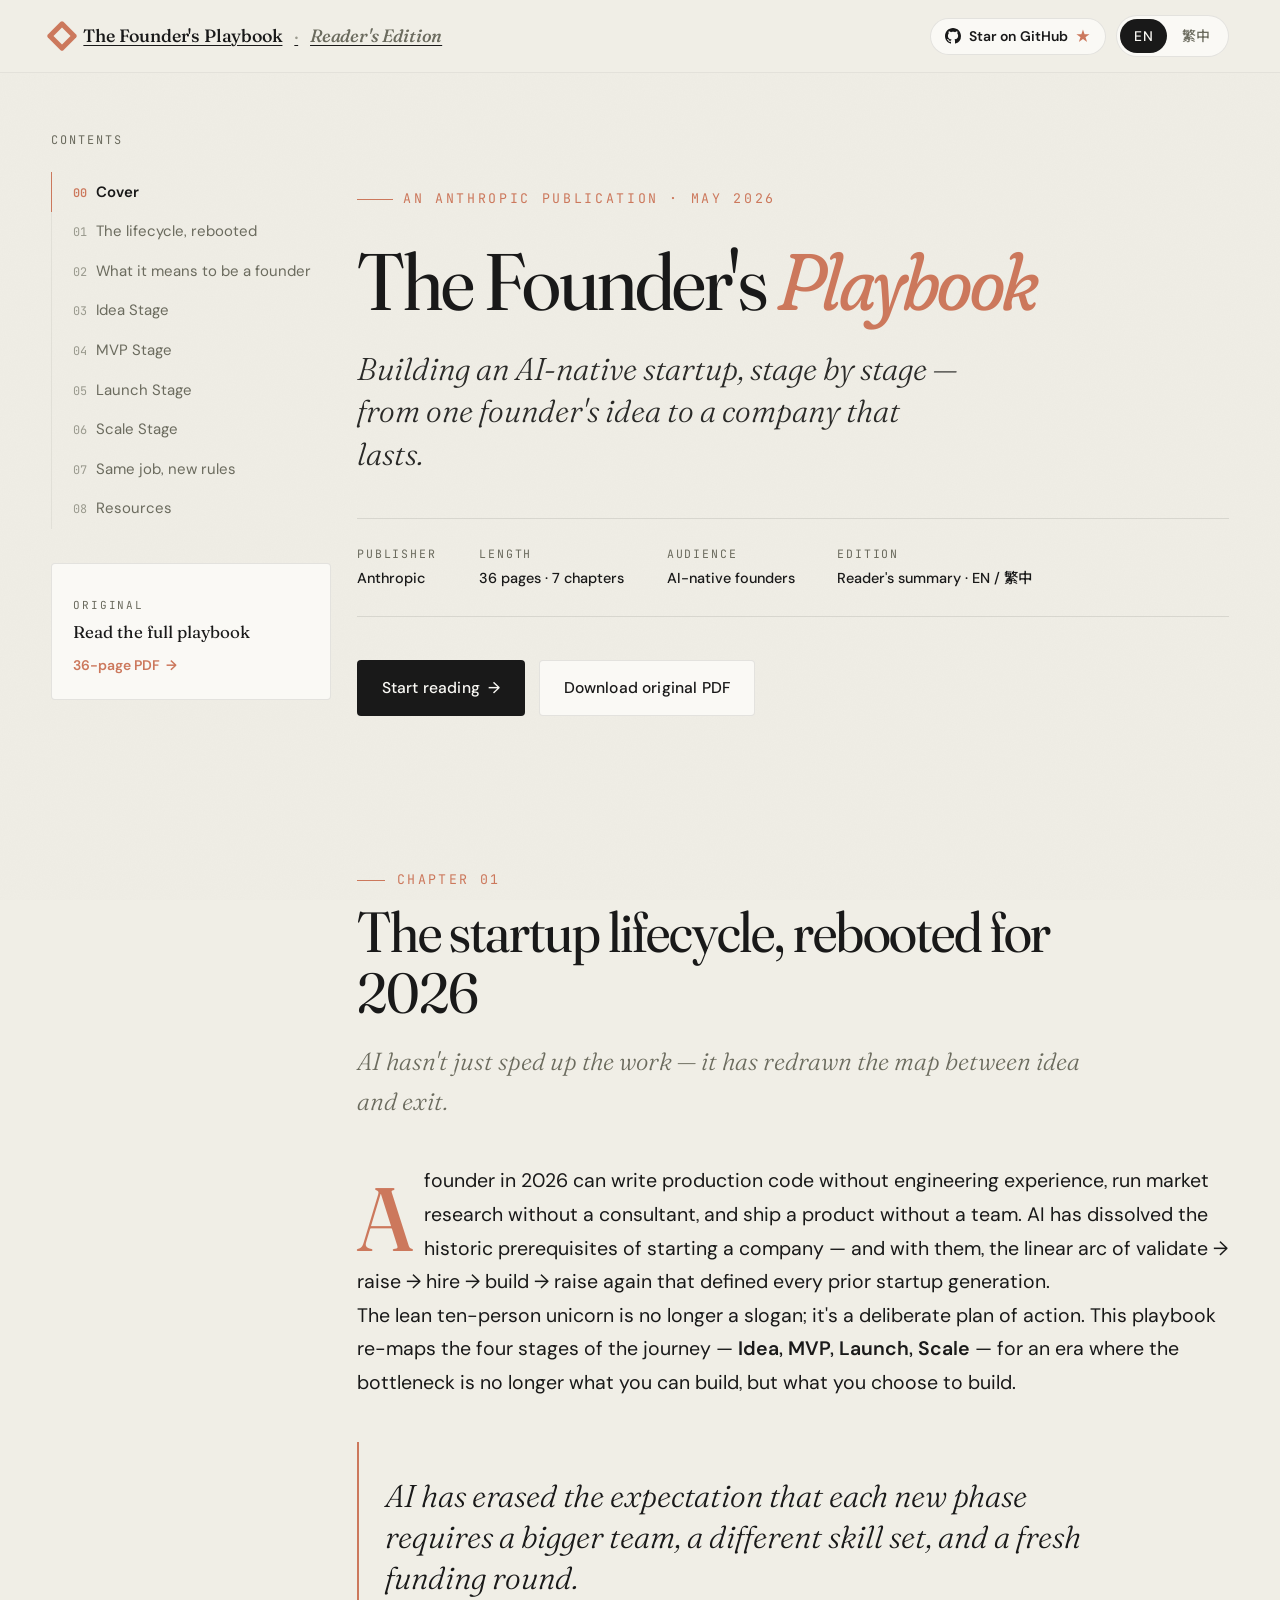
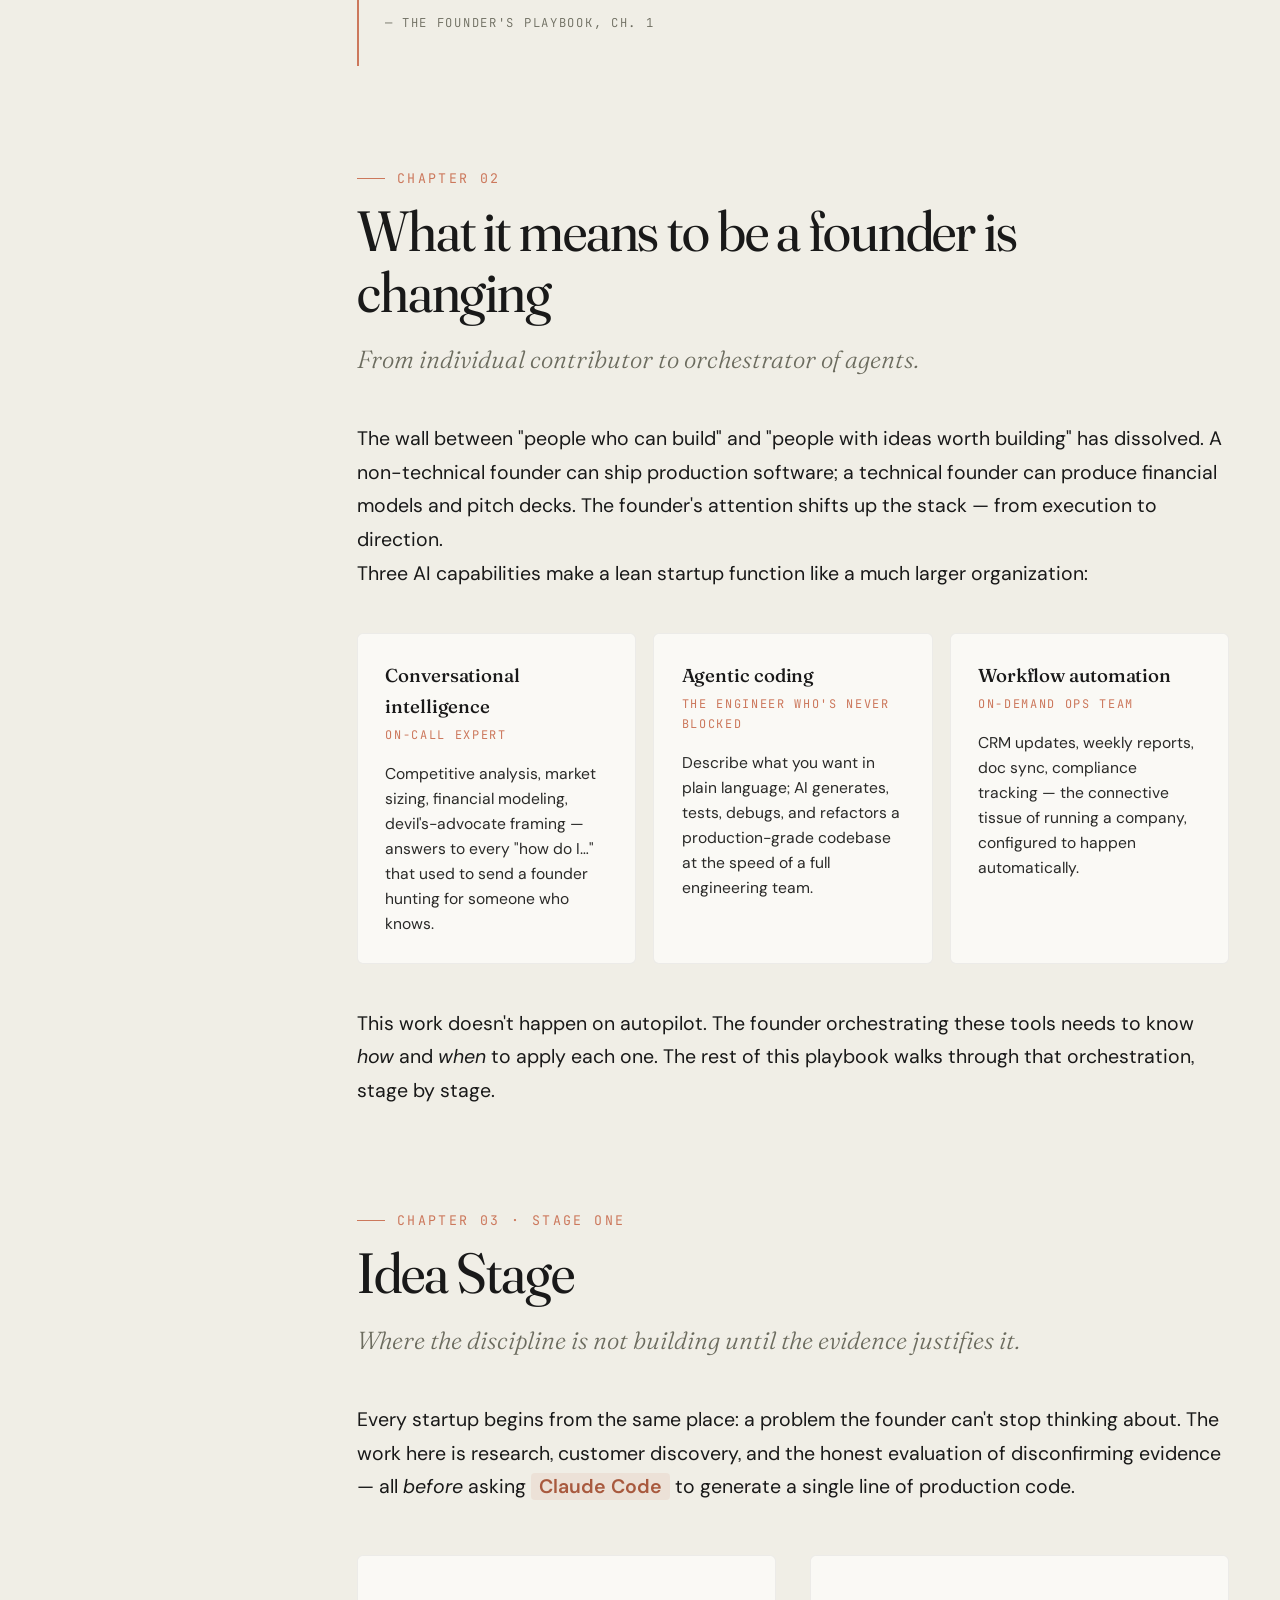
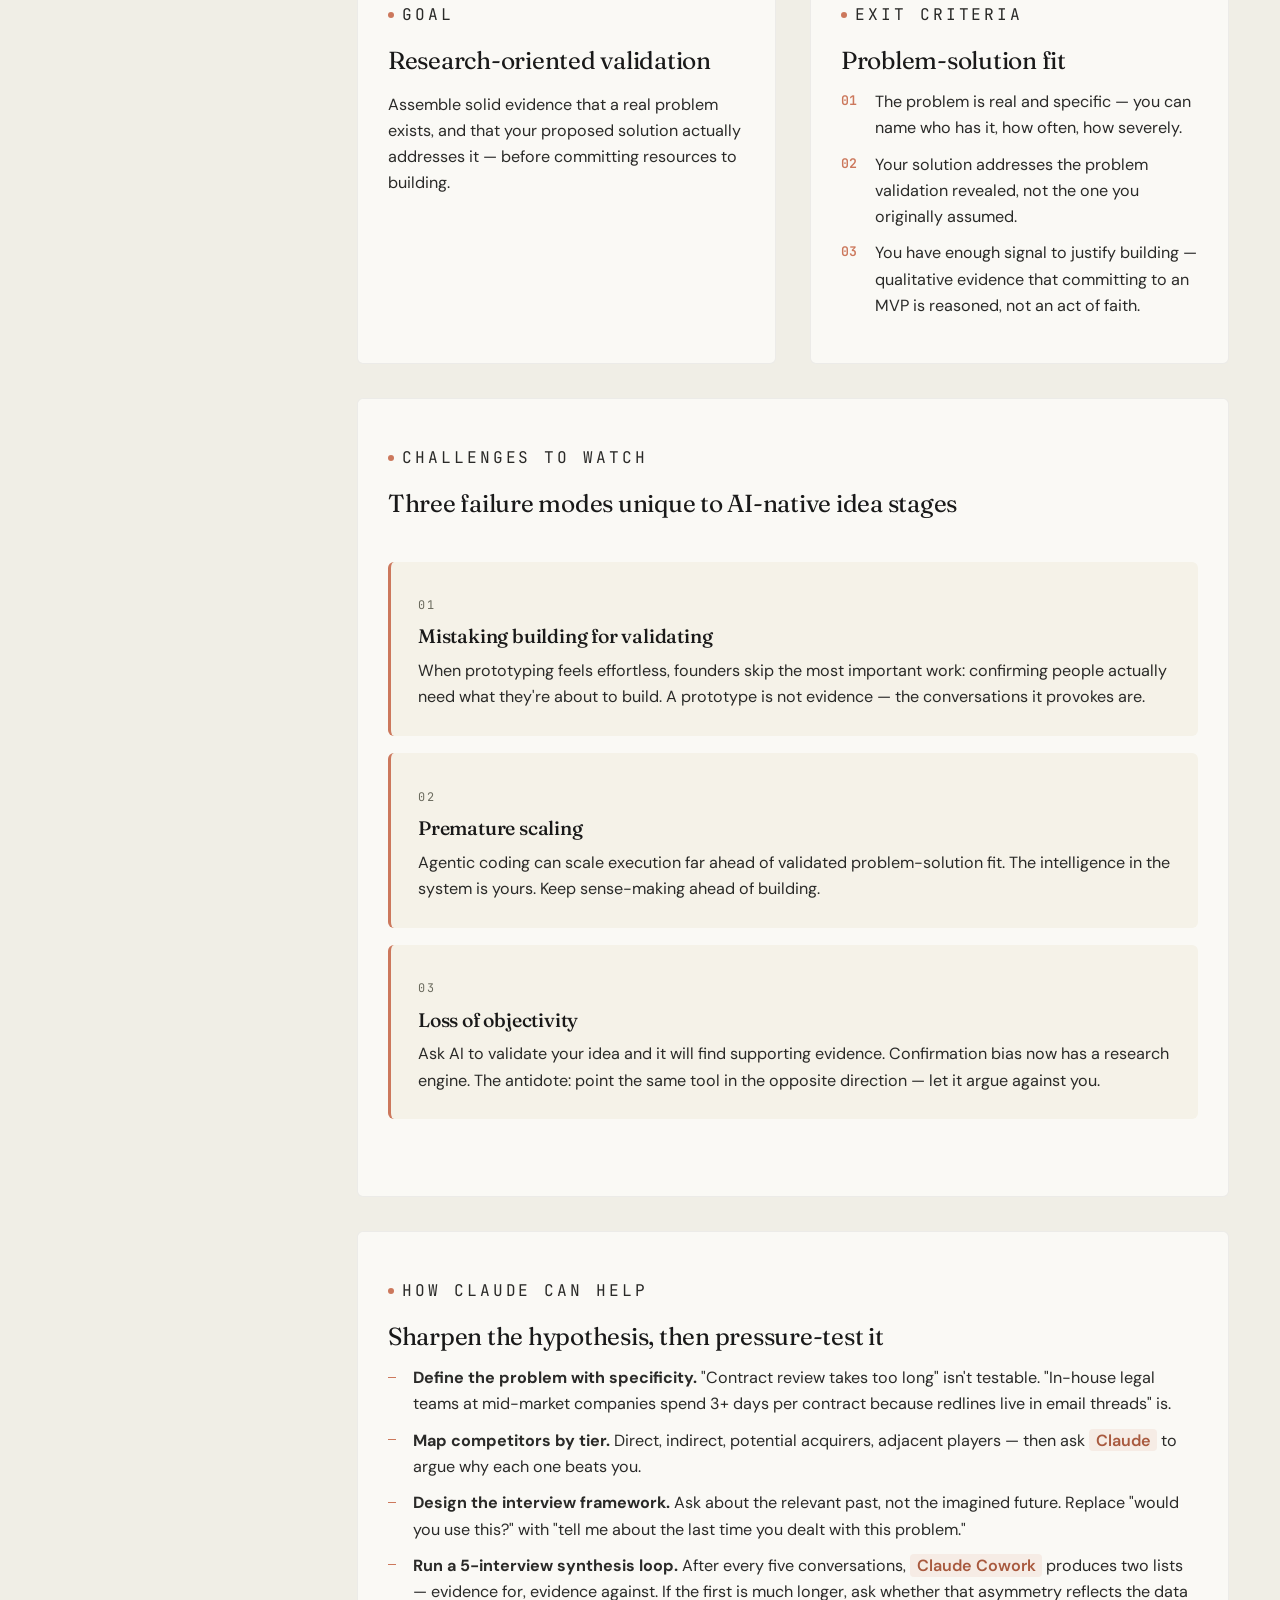
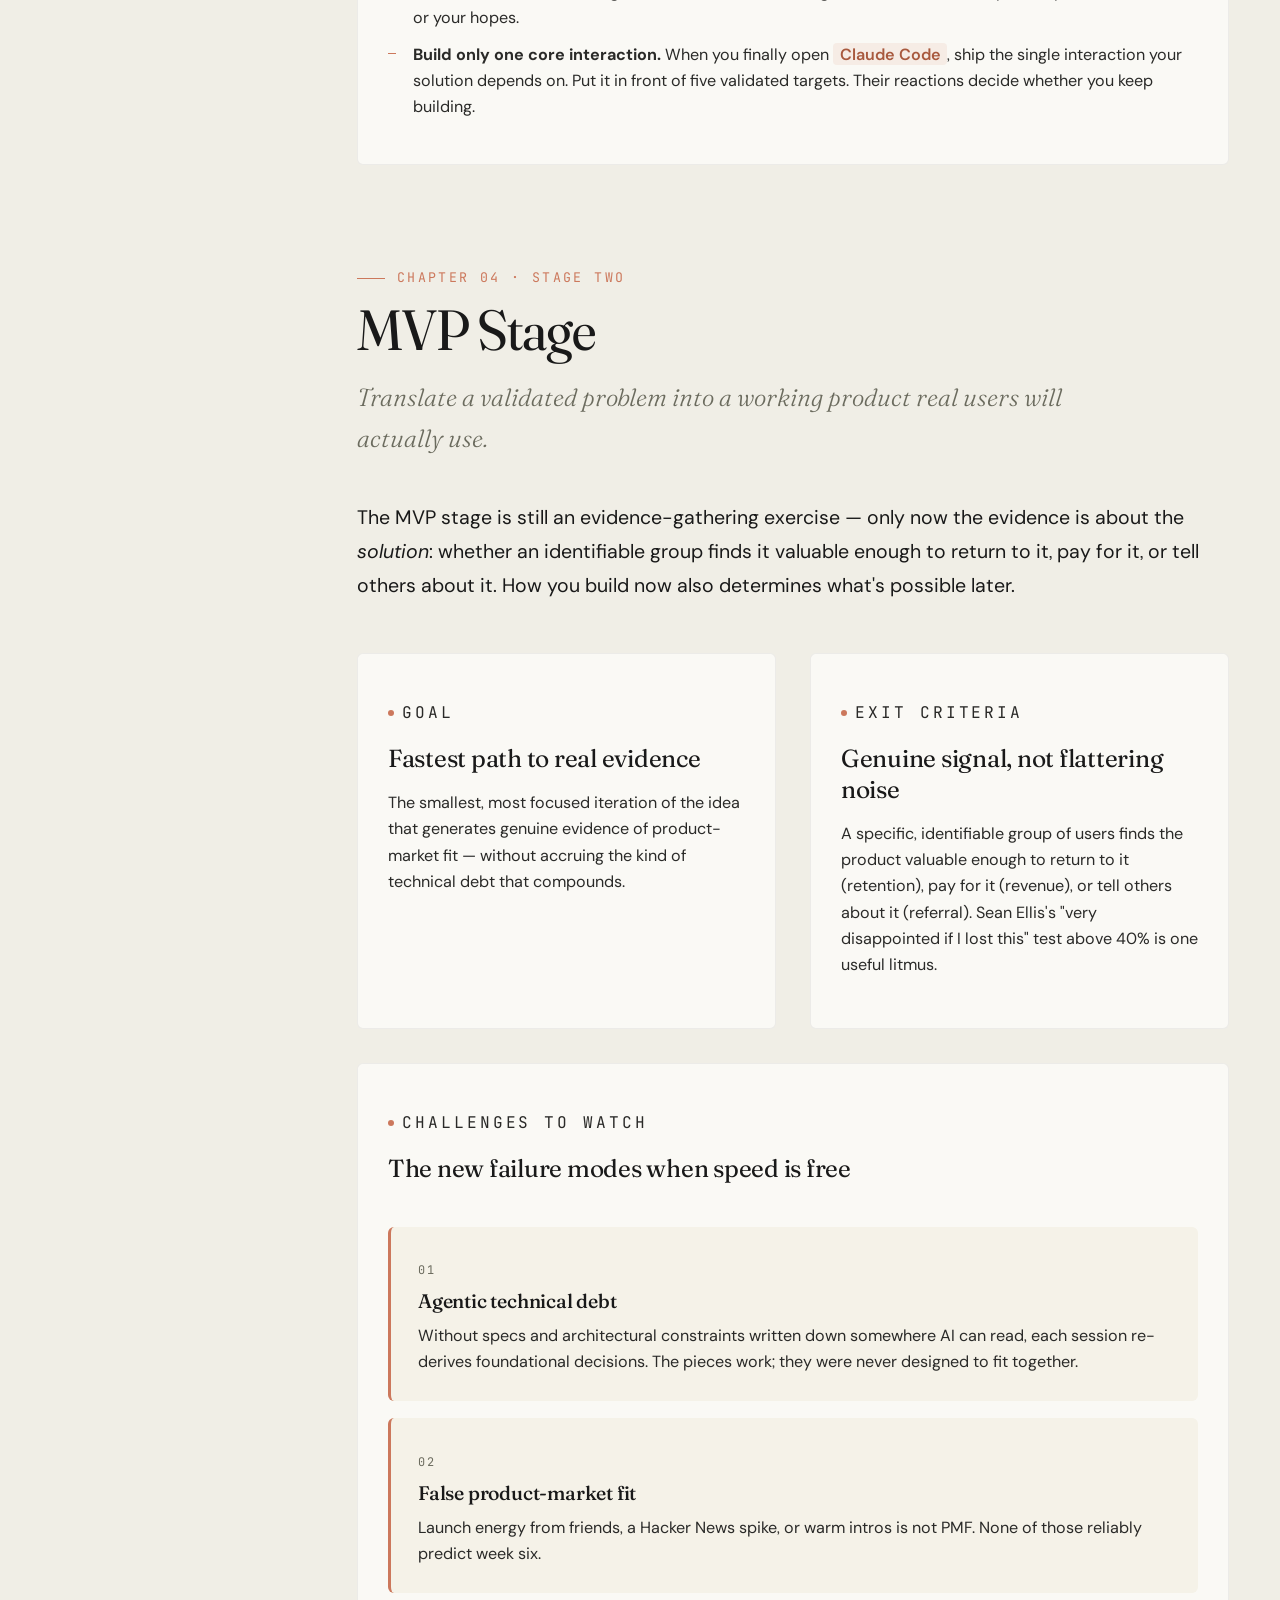
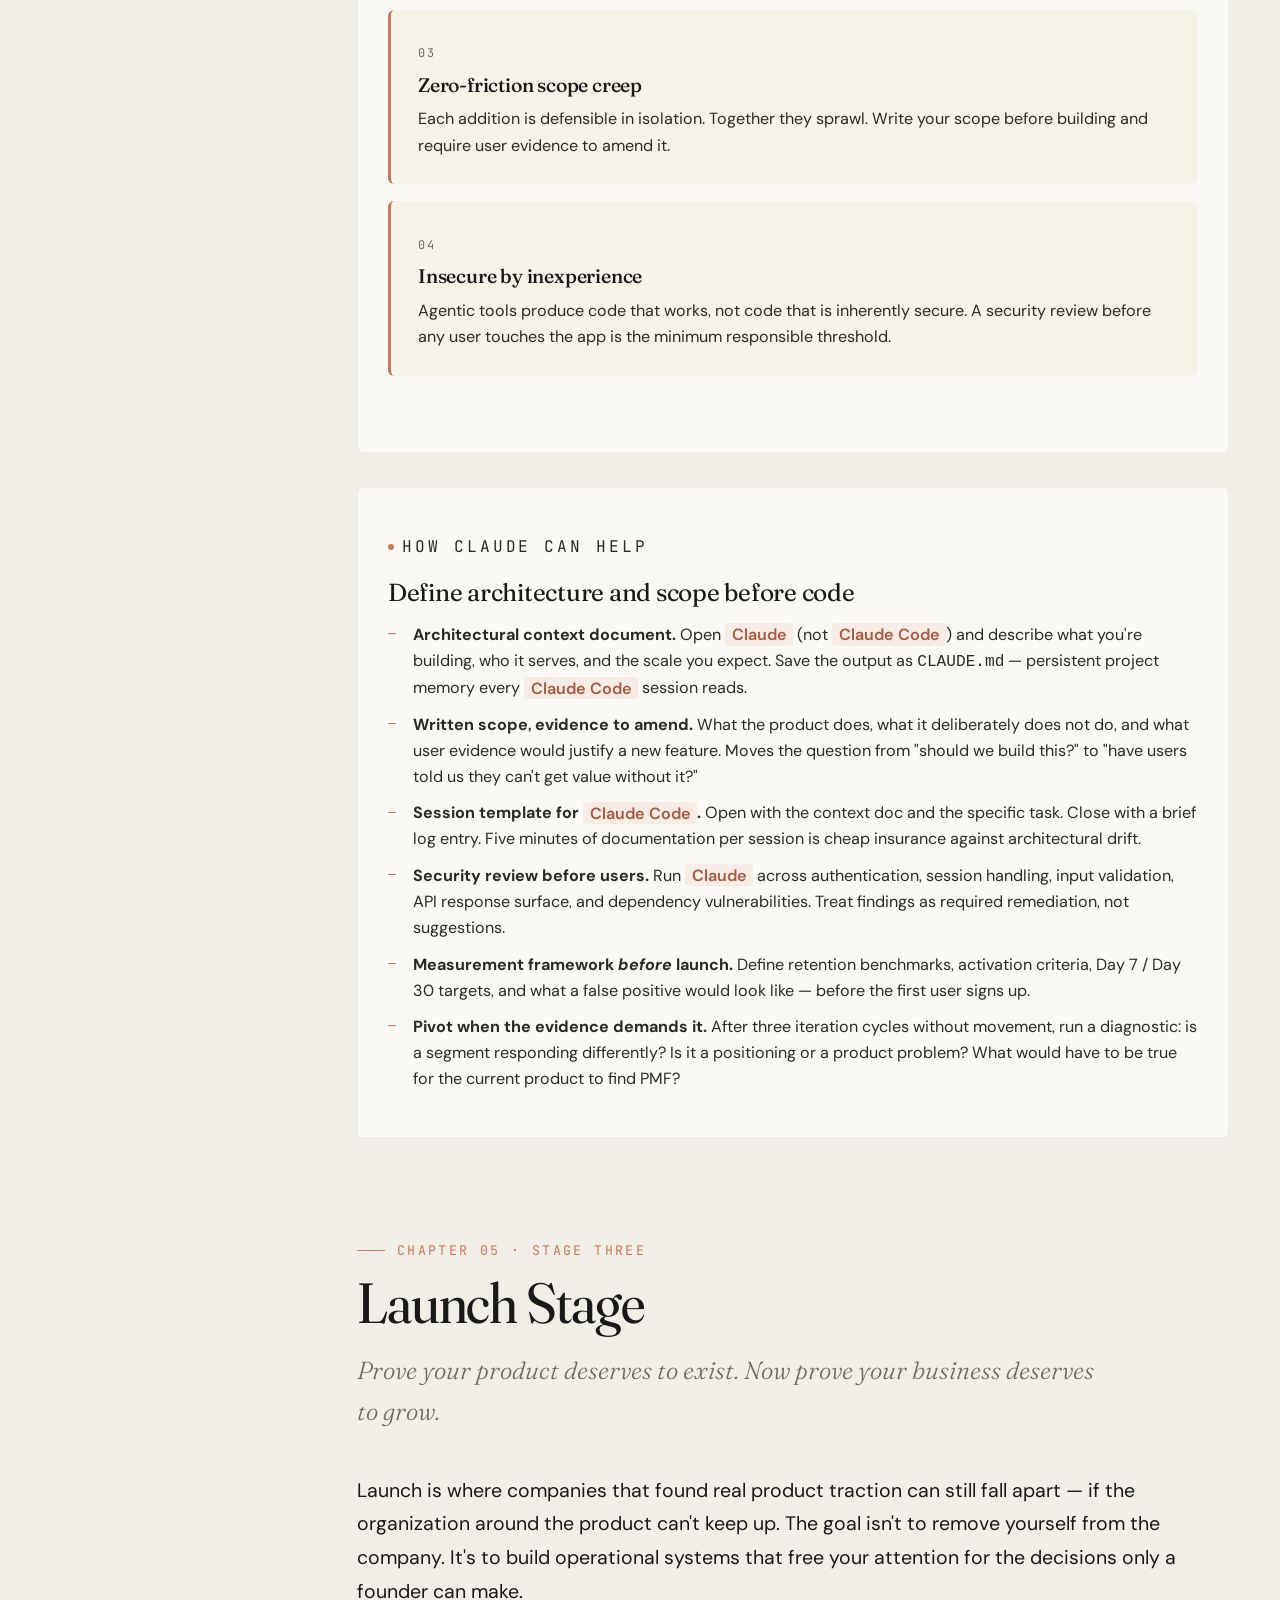
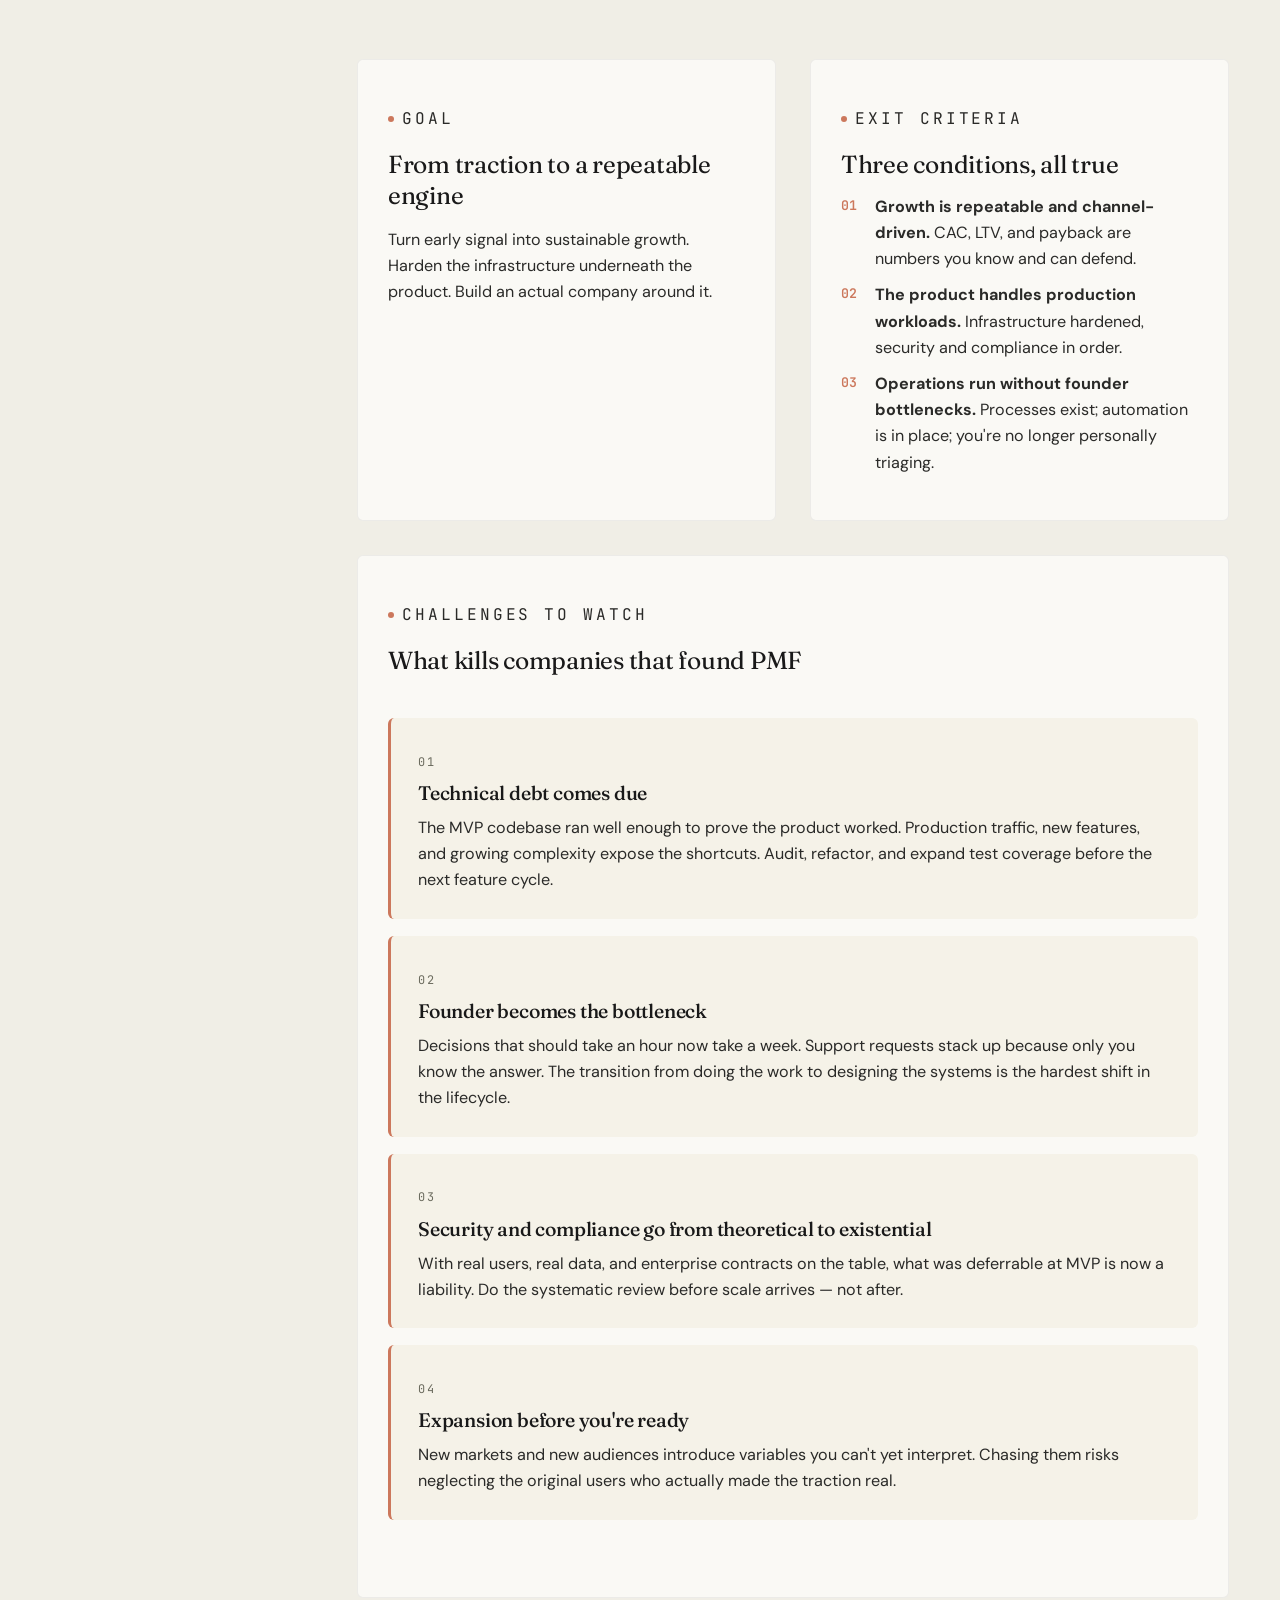
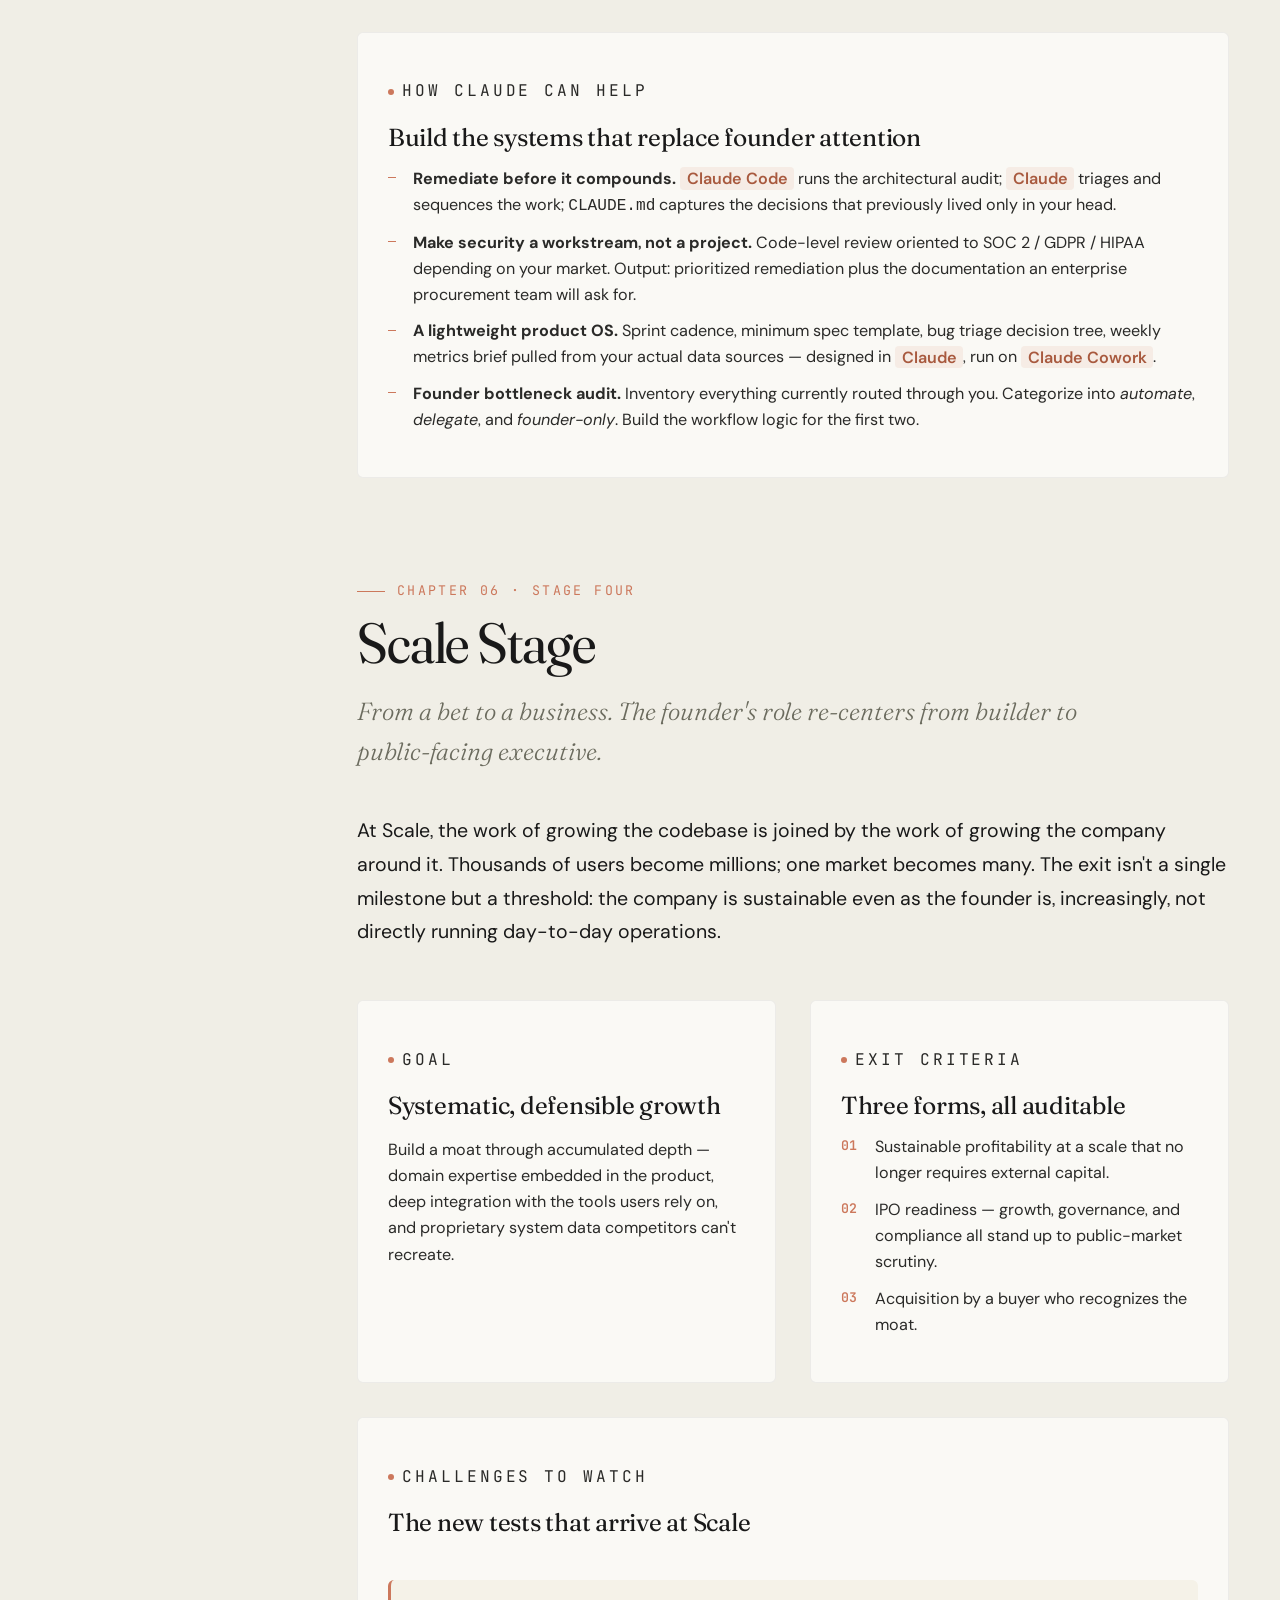
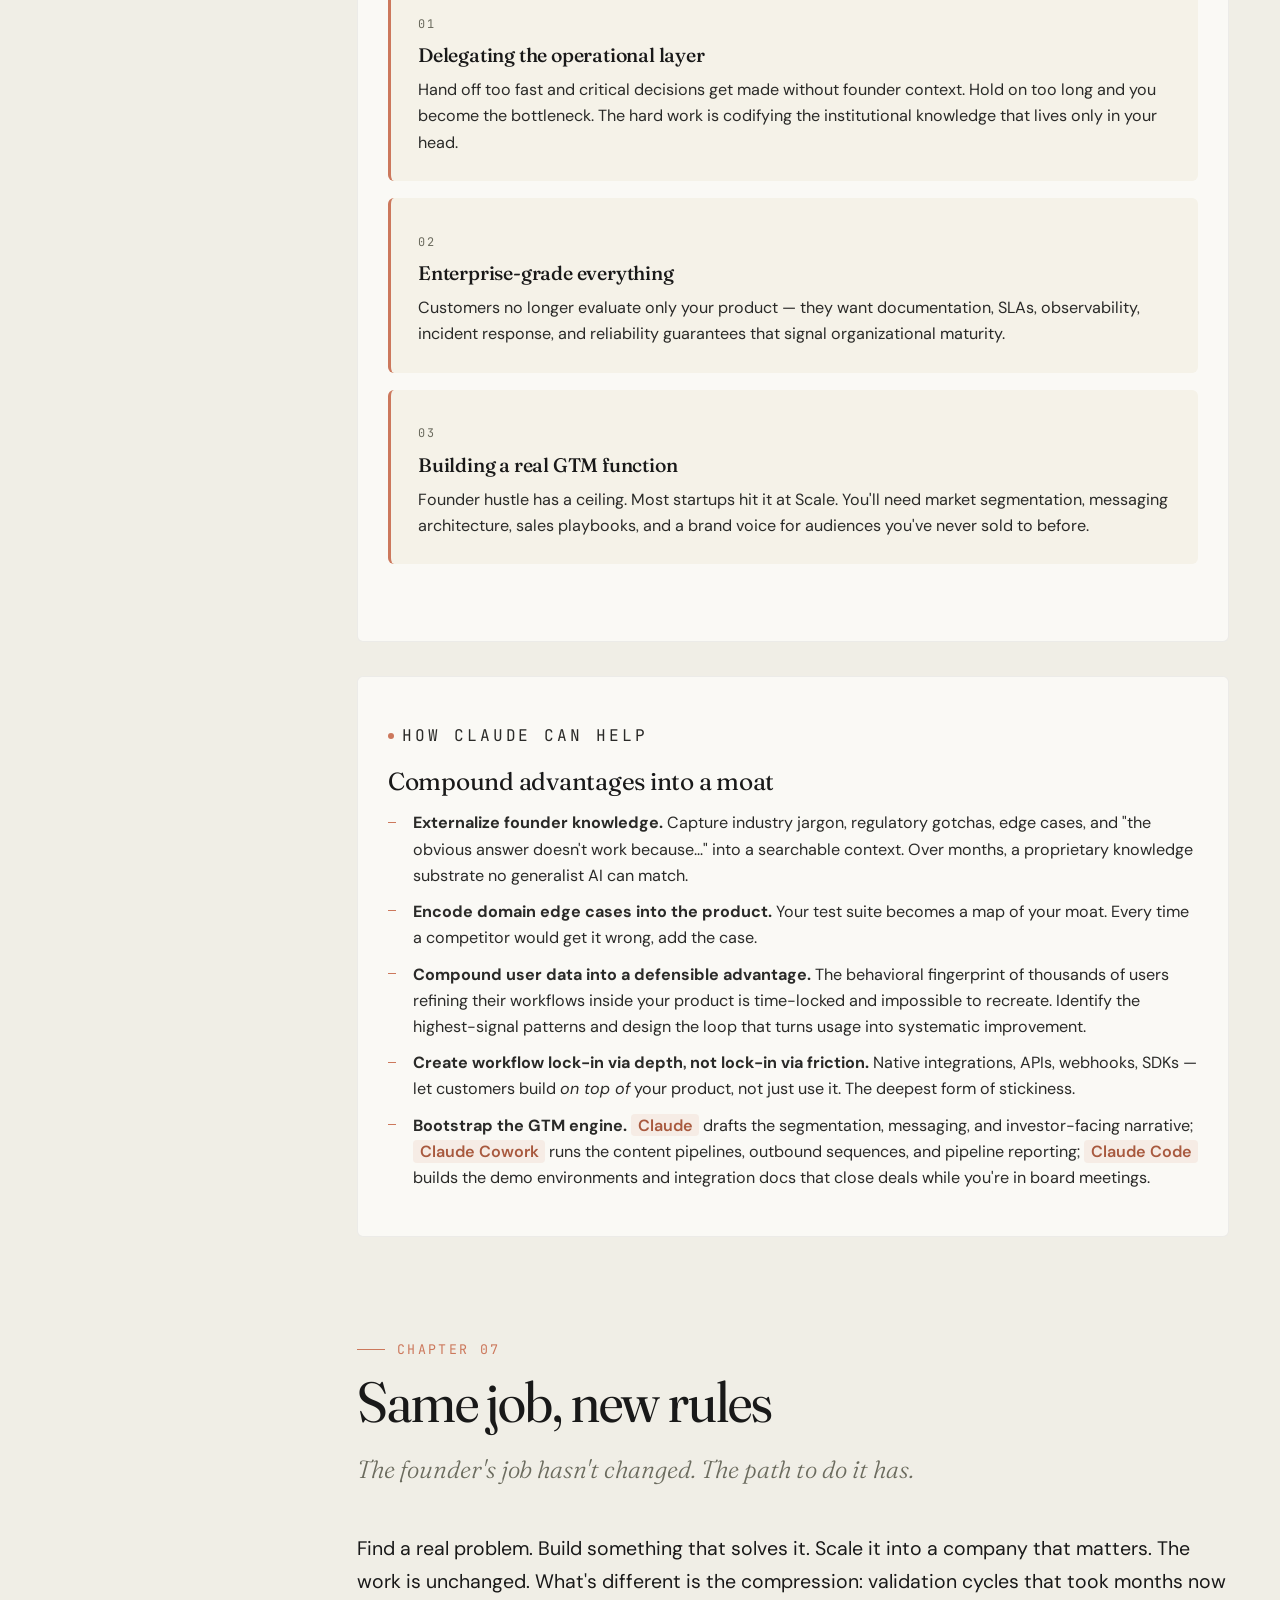
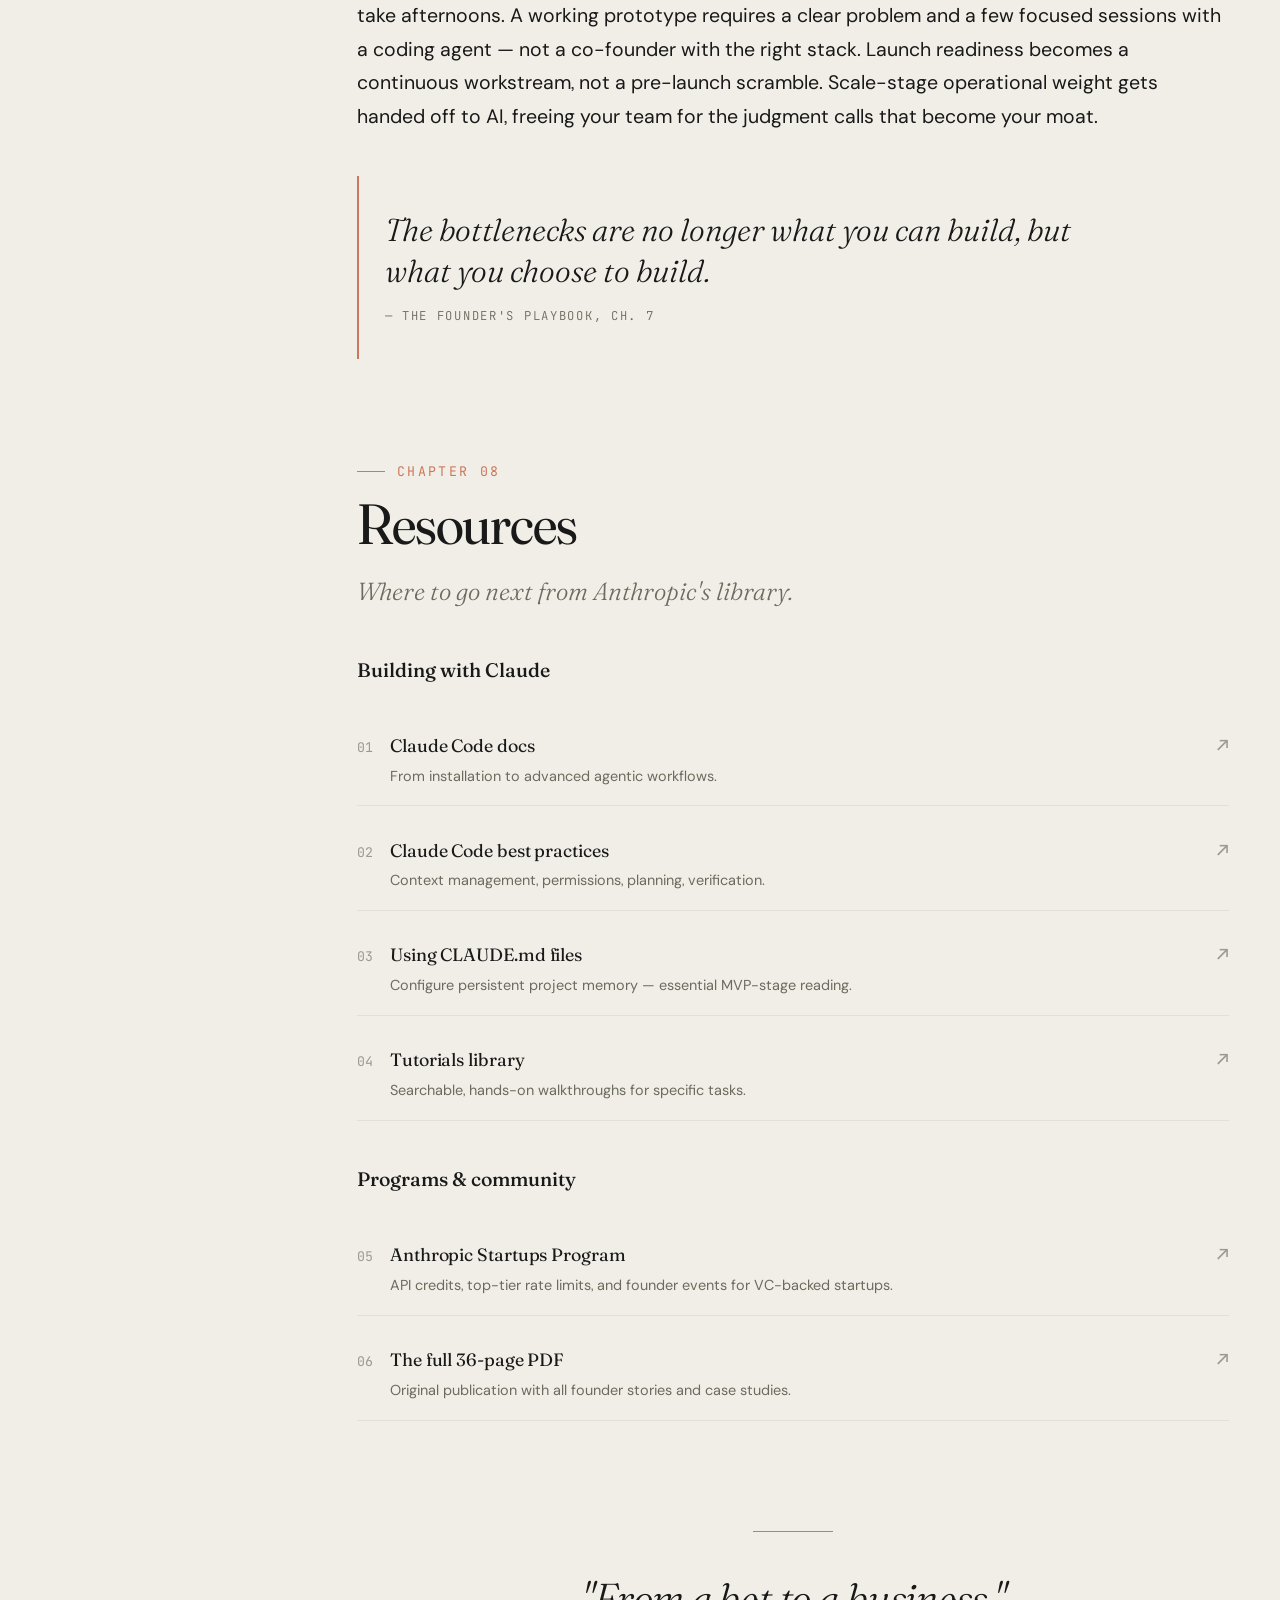
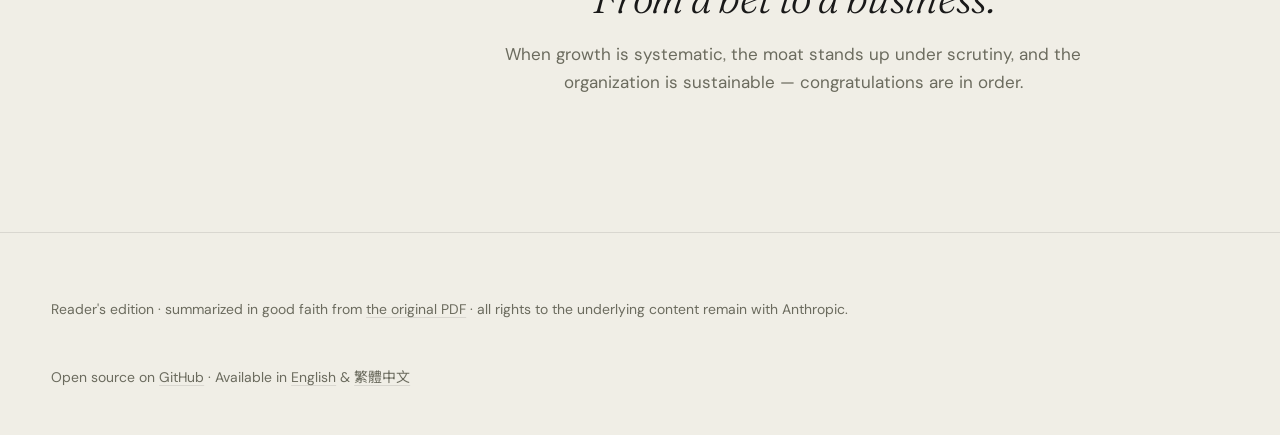
==== index.html @ fc852e34 "feat: improve mobile spacing, add GitHub star button, highlight product names - Tighten nested card " ====
<!DOCTYPE html>
<html lang="en">
<head>
<meta charset="UTF-8">
<meta name="viewport" content="width=device-width, initial-scale=1">
<title>The Founder's Playbook · Reader's Edition</title>
<meta name="description" content="A bilingual reader's edition of Anthropic's The Founder's Playbook — a guide to building an AI-native startup across the Idea, MVP, Launch, and Scale stages.">
<meta property="og:title" content="The Founder's Playbook · Reader's Edition">
<meta property="og:description" content="An editorial reader's edition of Anthropic's playbook for AI-native founders.">
<meta property="og:type" content="article">
<link rel="preconnect" href="https://fonts.googleapis.com">
<link rel="preconnect" href="https://fonts.gstatic.com" crossorigin>
<link href="https://fonts.googleapis.com/css2?family=Fraunces:ital,opsz,wght,SOFT@0,9..144,300..600,30..100;1,9..144,300..600,30..100&family=DM+Sans:wght@300;400;500;600;700&family=JetBrains+Mono:wght@400;500&family=Noto+Serif+TC:wght@300;400;500;700&family=Noto+Sans+TC:wght@300;400;500;700&display=swap" rel="stylesheet">
<link rel="stylesheet" href="assets/styles.css">
<link rel="icon" href="data:image/svg+xml,%3Csvg xmlns='http://www.w3.org/2000/svg' viewBox='0 0 16 16'%3E%3Crect width='10' height='10' x='3' y='3' fill='%23CC785C' transform='rotate(45 8 8)'/%3E%3Crect width='4' height='4' x='6' y='6' fill='%23F0EEE6' transform='rotate(45 8 8)'/%3E%3C/svg%3E">
</head>
<body>

<div class="progress" aria-hidden="true"></div>

<header class="site-header">
  <div class="site-header__inner">
    <a class="brand" href="#cover" aria-label="The Founder's Playbook home">
      <span class="brand__mark" aria-hidden="true"></span>
      <span>The Founder's Playbook</span>
      <span class="brand__sep">·</span>
      <span class="brand__sub">Reader's Edition</span>
    </a>
    <div class="site-header__actions">
      <a class="ghstar" href="https://github.com/tingwei161803/anthropic-the-founder-playbook" target="_blank" rel="noopener" aria-label="Star this project on GitHub">
        <svg class="ghstar__logo" viewBox="0 0 16 16" aria-hidden="true" fill="currentColor"><path d="M8 0C3.58 0 0 3.58 0 8c0 3.54 2.29 6.53 5.47 7.59.4.07.55-.17.55-.38 0-.19-.01-.82-.01-1.49-2.01.37-2.53-.49-2.69-.94-.09-.23-.48-.94-.82-1.13-.28-.15-.68-.52-.01-.53.63-.01 1.08.58 1.23.82.72 1.21 1.87.87 2.33.66.07-.52.28-.87.51-1.07-1.78-.2-3.64-.89-3.64-3.95 0-.87.31-1.59.82-2.15-.08-.2-.36-1.02.08-2.12 0 0 .67-.21 2.2.82.64-.18 1.32-.27 2-.27.68 0 1.36.09 2 .27 1.53-1.04 2.2-.82 2.2-.82.44 1.1.16 1.92.08 2.12.51.56.82 1.27.82 2.15 0 3.07-1.87 3.75-3.65 3.95.29.25.54.73.54 1.48 0 1.07-.01 1.93-.01 2.2 0 .21.15.46.55.38A8.013 8.013 0 0016 8c0-4.42-3.58-8-8-8z"></path></svg>
        <span class="ghstar__text">Star on GitHub</span>
        <span class="ghstar__star" aria-hidden="true">★</span>
      </a>
      <nav class="lang-switch" aria-label="Language">
        <a href="./" aria-current="true">EN</a>
        <a href="./zh-Hant/" data-lang-link>繁中</a>
      </nav>
    </div>
  </div>
</header>

<div class="layout">

  <!-- ============ TOC ============ -->
  <aside class="toc" aria-label="Contents">
    <button class="toc__toggle" type="button">Contents</button>
    <div class="toc__panel">
      <p class="toc__label">Contents</p>
      <ol class="toc__list">
        <li class="toc__item" data-target="cover"><a href="#cover"><span class="toc__num">00</span>Cover</a></li>
        <li class="toc__item" data-target="ch01"><a href="#ch01"><span class="toc__num">01</span>The lifecycle, rebooted</a></li>
        <li class="toc__item" data-target="ch02"><a href="#ch02"><span class="toc__num">02</span>What it means to be a founder</a></li>
        <li class="toc__item" data-target="ch03"><a href="#ch03"><span class="toc__num">03</span>Idea Stage</a></li>
        <li class="toc__item" data-target="ch04"><a href="#ch04"><span class="toc__num">04</span>MVP Stage</a></li>
        <li class="toc__item" data-target="ch05"><a href="#ch05"><span class="toc__num">05</span>Launch Stage</a></li>
        <li class="toc__item" data-target="ch06"><a href="#ch06"><span class="toc__num">06</span>Scale Stage</a></li>
        <li class="toc__item" data-target="ch07"><a href="#ch07"><span class="toc__num">07</span>Same job, new rules</a></li>
        <li class="toc__item" data-target="resources"><a href="#resources"><span class="toc__num">08</span>Resources</a></li>
      </ol>

      <div class="toc__cta">
        <p class="toc__cta-label">Original</p>
        <p class="toc__cta-title">Read the full playbook</p>
        <a class="toc__cta-link" href="https://cdn.prod.website-files.com/6889473510b50328dbb70ae6/69fe2a55b93bb0732b1fe33c_The-Founders-Playbook-05062026_v3%20(1).pdf" target="_blank" rel="noopener">36-page PDF</a>
      </div>
    </div>
  </aside>

  <!-- ============ MAIN ============ -->
  <main class="main">

    <!-- ====== Cover / Hero ====== -->
    <section class="section hero" id="cover">
      <p class="hero__eyebrow">An Anthropic Publication · May 2026</p>
      <h1 class="hero__title">The Founder's <em>Playbook</em></h1>
      <p class="hero__lede">Building an AI-native startup, stage by stage — from one founder's idea to a company that lasts.</p>

      <div class="hero__meta">
        <div class="hero__meta-item">
          <span class="hero__meta-label">Publisher</span>
          <span class="hero__meta-value">Anthropic</span>
        </div>
        <div class="hero__meta-item">
          <span class="hero__meta-label">Length</span>
          <span class="hero__meta-value">36 pages · 7 chapters</span>
        </div>
        <div class="hero__meta-item">
          <span class="hero__meta-label">Audience</span>
          <span class="hero__meta-value">AI-native founders</span>
        </div>
        <div class="hero__meta-item">
          <span class="hero__meta-label">Edition</span>
          <span class="hero__meta-value">Reader's summary · EN / 繁中</span>
        </div>
      </div>

      <div class="hero__actions">
        <a class="btn btn--primary" href="#ch01">
          Start reading <span class="btn__arrow">→</span>
        </a>
        <a class="btn btn--secondary" href="https://cdn.prod.website-files.com/6889473510b50328dbb70ae6/69fe2a55b93bb0732b1fe33c_The-Founders-Playbook-05062026_v3%20(1).pdf" target="_blank" rel="noopener">
          Download original PDF
        </a>
      </div>
    </section>

    <!-- ====== Chapter 1 ====== -->
    <section class="section" id="ch01">
      <header class="chapter__head">
        <span class="chapter__num">Chapter 01</span>
        <h2 class="chapter__title">The startup lifecycle, rebooted for 2026</h2>
        <p class="chapter__sub">AI hasn't just sped up the work — it has redrawn the map between idea and exit.</p>
      </header>

      <div class="prose">
        <p class="dropcap">A founder in 2026 can write production code without engineering experience, run market research without a consultant, and ship a product without a team. AI has dissolved the historic prerequisites of starting a company — and with them, the linear arc of validate → raise → hire → build → raise again that defined every prior startup generation.</p>
        <p>The lean ten-person unicorn is no longer a slogan; it's a deliberate plan of action. This playbook re-maps the four stages of the journey — <strong>Idea, MVP, Launch, Scale</strong> — for an era where the bottleneck is no longer what you can build, but what you choose to build.</p>
      </div>

      <blockquote class="pullquote">
        AI has erased the expectation that each new phase requires a bigger team, a different skill set, and a fresh funding round.
        <span class="pullquote__attr">— The Founder's Playbook, Ch. 1</span>
      </blockquote>
    </section>

    <!-- ====== Chapter 2 ====== -->
    <section class="section" id="ch02">
      <header class="chapter__head">
        <span class="chapter__num">Chapter 02</span>
        <h2 class="chapter__title">What it means to be a founder is changing</h2>
        <p class="chapter__sub">From individual contributor to orchestrator of agents.</p>
      </header>

      <div class="prose">
        <p>The wall between "people who can build" and "people with ideas worth building" has dissolved. A non-technical founder can ship production software; a technical founder can produce financial models and pitch decks. The founder's attention shifts up the stack — from execution to direction.</p>
        <p>Three AI capabilities make a lean startup function like a much larger organization:</p>
      </div>

      <div class="tools">
        <article class="tool">
          <h3 class="tool__name">Conversational intelligence</h3>
          <span class="tool__when">On-call expert</span>
          <p class="tool__desc">Competitive analysis, market sizing, financial modeling, devil's-advocate framing — answers to every "how do I…" that used to send a founder hunting for someone who knows.</p>
        </article>
        <article class="tool">
          <h3 class="tool__name">Agentic coding</h3>
          <span class="tool__when">The engineer who's never blocked</span>
          <p class="tool__desc">Describe what you want in plain language; AI generates, tests, debugs, and refactors a production-grade codebase at the speed of a full engineering team.</p>
        </article>
        <article class="tool">
          <h3 class="tool__name">Workflow automation</h3>
          <span class="tool__when">On-demand ops team</span>
          <p class="tool__desc">CRM updates, weekly reports, doc sync, compliance tracking — the connective tissue of running a company, configured to happen automatically.</p>
        </article>
      </div>

      <div class="prose">
        <p>This work doesn't happen on autopilot. The founder orchestrating these tools needs to know <em>how</em> and <em>when</em> to apply each one. The rest of this playbook walks through that orchestration, stage by stage.</p>
      </div>
    </section>

    <!-- ====== Chapter 3 — Idea ====== -->
    <section class="section" id="ch03">
      <header class="chapter__head">
        <span class="chapter__num">Chapter 03 · Stage One</span>
        <h2 class="chapter__title">Idea Stage</h2>
        <p class="chapter__sub">Where the discipline is <em>not</em> building until the evidence justifies it.</p>
      </header>

      <div class="prose">
        <p>Every startup begins from the same place: a problem the founder can't stop thinking about. The work here is research, customer discovery, and the honest evaluation of disconfirming evidence — all <em>before</em> asking Claude Code to generate a single line of production code.</p>
      </div>

      <div class="stage">
        <div class="stage__block">
          <p class="stage__block-label">Goal</p>
          <h3>Research-oriented validation</h3>
          <p>Assemble solid evidence that a real problem exists, and that your proposed solution actually addresses it — before committing resources to building.</p>
        </div>

        <div class="stage__block">
          <p class="stage__block-label">Exit criteria</p>
          <h3>Problem-solution fit</h3>
          <ol>
            <li>The problem is real and specific — you can name who has it, how often, how severely.</li>
            <li>Your solution addresses the problem validation revealed, not the one you originally assumed.</li>
            <li>You have enough signal to justify building — qualitative evidence that committing to an MVP is reasoned, not an act of faith.</li>
          </ol>
        </div>

        <div class="stage__block stage__block--wide">
          <p class="stage__block-label">Challenges to watch</p>
          <h3>Three failure modes unique to AI-native idea stages</h3>
          <div class="challenges">
            <div class="challenge">
              <span class="challenge__num">01</span>
              <h4 class="challenge__title">Mistaking building for validating</h4>
              <p class="challenge__body">When prototyping feels effortless, founders skip the most important work: confirming people actually need what they're about to build. A prototype is not evidence — the conversations it provokes are.</p>
            </div>
            <div class="challenge">
              <span class="challenge__num">02</span>
              <h4 class="challenge__title">Premature scaling</h4>
              <p class="challenge__body">Agentic coding can scale execution far ahead of validated problem-solution fit. The intelligence in the system is yours. Keep sense-making ahead of building.</p>
            </div>
            <div class="challenge">
              <span class="challenge__num">03</span>
              <h4 class="challenge__title">Loss of objectivity</h4>
              <p class="challenge__body">Ask AI to validate your idea and it will find supporting evidence. Confirmation bias now has a research engine. The antidote: point the same tool in the opposite direction — let it argue against you.</p>
            </div>
          </div>
        </div>

        <div class="stage__block stage__block--wide">
          <p class="stage__block-label">How Claude can help</p>
          <h3>Sharpen the hypothesis, then pressure-test it</h3>
          <ul>
            <li><strong>Define the problem with specificity.</strong> "Contract review takes too long" isn't testable. "In-house legal teams at mid-market companies spend 3+ days per contract because redlines live in email threads" is.</li>
            <li><strong>Map competitors by tier.</strong> Direct, indirect, potential acquirers, adjacent players — then ask Claude to argue why each one beats you.</li>
            <li><strong>Design the interview framework.</strong> Ask about the relevant past, not the imagined future. Replace "would you use this?" with "tell me about the last time you dealt with this problem."</li>
            <li><strong>Run a 5-interview synthesis loop.</strong> After every five conversations, Claude Cowork produces two lists — evidence for, evidence against. If the first is much longer, ask whether that asymmetry reflects the data or your hopes.</li>
            <li><strong>Build only one core interaction.</strong> When you finally open Claude Code, ship the single interaction your solution depends on. Put it in front of five validated targets. Their reactions decide whether you keep building.</li>
          </ul>
        </div>
      </div>
    </section>

    <!-- ====== Chapter 4 — MVP ====== -->
    <section class="section" id="ch04">
      <header class="chapter__head">
        <span class="chapter__num">Chapter 04 · Stage Two</span>
        <h2 class="chapter__title">MVP Stage</h2>
        <p class="chapter__sub">Translate a validated problem into a working product real users will actually use.</p>
      </header>

      <div class="prose">
        <p>The MVP stage is still an evidence-gathering exercise — only now the evidence is about the <em>solution</em>: whether an identifiable group finds it valuable enough to return to it, pay for it, or tell others about it. How you build now also determines what's possible later.</p>
      </div>

      <div class="stage">
        <div class="stage__block">
          <p class="stage__block-label">Goal</p>
          <h3>Fastest path to real evidence</h3>
          <p>The smallest, most focused iteration of the idea that generates genuine evidence of product-market fit — without accruing the kind of technical debt that compounds.</p>
        </div>

        <div class="stage__block">
          <p class="stage__block-label">Exit criteria</p>
          <h3>Genuine signal, not flattering noise</h3>
          <p>A specific, identifiable group of users finds the product valuable enough to return to it (retention), pay for it (revenue), or tell others about it (referral). Sean Ellis's "very disappointed if I lost this" test above 40% is one useful litmus.</p>
        </div>

        <div class="stage__block stage__block--wide">
          <p class="stage__block-label">Challenges to watch</p>
          <h3>The new failure modes when speed is free</h3>
          <div class="challenges">
            <div class="challenge">
              <span class="challenge__num">01</span>
              <h4 class="challenge__title">Agentic technical debt</h4>
              <p class="challenge__body">Without specs and architectural constraints written down somewhere AI can read, each session re-derives foundational decisions. The pieces work; they were never designed to fit together.</p>
            </div>
            <div class="challenge">
              <span class="challenge__num">02</span>
              <h4 class="challenge__title">False product-market fit</h4>
              <p class="challenge__body">Launch energy from friends, a Hacker News spike, or warm intros is not PMF. None of those reliably predict week six.</p>
            </div>
            <div class="challenge">
              <span class="challenge__num">03</span>
              <h4 class="challenge__title">Zero-friction scope creep</h4>
              <p class="challenge__body">Each addition is defensible in isolation. Together they sprawl. Write your scope before building and require user evidence to amend it.</p>
            </div>
            <div class="challenge">
              <span class="challenge__num">04</span>
              <h4 class="challenge__title">Insecure by inexperience</h4>
              <p class="challenge__body">Agentic tools produce code that works, not code that is inherently secure. A security review before any user touches the app is the minimum responsible threshold.</p>
            </div>
          </div>
        </div>

        <div class="stage__block stage__block--wide">
          <p class="stage__block-label">How Claude can help</p>
          <h3>Define architecture and scope before code</h3>
          <ul>
            <li><strong>Architectural context document.</strong> Open Claude (not Claude Code) and describe what you're building, who it serves, and the scale you expect. Save the output as <code>CLAUDE.md</code> — persistent project memory every Claude Code session reads.</li>
            <li><strong>Written scope, evidence to amend.</strong> What the product does, what it deliberately does not do, and what user evidence would justify a new feature. Moves the question from "should we build this?" to "have users told us they can't get value without it?"</li>
            <li><strong>Session template for Claude Code.</strong> Open with the context doc and the specific task. Close with a brief log entry. Five minutes of documentation per session is cheap insurance against architectural drift.</li>
            <li><strong>Security review before users.</strong> Run Claude across authentication, session handling, input validation, API response surface, and dependency vulnerabilities. Treat findings as required remediation, not suggestions.</li>
            <li><strong>Measurement framework <em>before</em> launch.</strong> Define retention benchmarks, activation criteria, Day 7 / Day 30 targets, and what a false positive would look like — before the first user signs up.</li>
            <li><strong>Pivot when the evidence demands it.</strong> After three iteration cycles without movement, run a diagnostic: is a segment responding differently? Is it a positioning or a product problem? What would have to be true for the current product to find PMF?</li>
          </ul>
        </div>
      </div>
    </section>

    <!-- ====== Chapter 5 — Launch ====== -->
    <section class="section" id="ch05">
      <header class="chapter__head">
        <span class="chapter__num">Chapter 05 · Stage Three</span>
        <h2 class="chapter__title">Launch Stage</h2>
        <p class="chapter__sub">Prove your product deserves to exist. Now prove your business deserves to grow.</p>
      </header>

      <div class="prose">
        <p>Launch is where companies that found real product traction can still fall apart — if the organization around the product can't keep up. The goal isn't to remove yourself from the company. It's to build operational systems that free your attention for the decisions only a founder can make.</p>
      </div>

      <div class="stage">
        <div class="stage__block">
          <p class="stage__block-label">Goal</p>
          <h3>From traction to a repeatable engine</h3>
          <p>Turn early signal into sustainable growth. Harden the infrastructure underneath the product. Build an actual company around it.</p>
        </div>

        <div class="stage__block">
          <p class="stage__block-label">Exit criteria</p>
          <h3>Three conditions, all true</h3>
          <ol>
            <li><strong>Growth is repeatable and channel-driven.</strong> CAC, LTV, and payback are numbers you know and can defend.</li>
            <li><strong>The product handles production workloads.</strong> Infrastructure hardened, security and compliance in order.</li>
            <li><strong>Operations run without founder bottlenecks.</strong> Processes exist; automation is in place; you're no longer personally triaging.</li>
          </ol>
        </div>

        <div class="stage__block stage__block--wide">
          <p class="stage__block-label">Challenges to watch</p>
          <h3>What kills companies that found PMF</h3>
          <div class="challenges">
            <div class="challenge">
              <span class="challenge__num">01</span>
              <h4 class="challenge__title">Technical debt comes due</h4>
              <p class="challenge__body">The MVP codebase ran well enough to prove the product worked. Production traffic, new features, and growing complexity expose the shortcuts. Audit, refactor, and expand test coverage before the next feature cycle.</p>
            </div>
            <div class="challenge">
              <span class="challenge__num">02</span>
              <h4 class="challenge__title">Founder becomes the bottleneck</h4>
              <p class="challenge__body">Decisions that should take an hour now take a week. Support requests stack up because only you know the answer. The transition from doing the work to designing the systems is the hardest shift in the lifecycle.</p>
            </div>
            <div class="challenge">
              <span class="challenge__num">03</span>
              <h4 class="challenge__title">Security and compliance go from theoretical to existential</h4>
              <p class="challenge__body">With real users, real data, and enterprise contracts on the table, what was deferrable at MVP is now a liability. Do the systematic review before scale arrives — not after.</p>
            </div>
            <div class="challenge">
              <span class="challenge__num">04</span>
              <h4 class="challenge__title">Expansion before you're ready</h4>
              <p class="challenge__body">New markets and new audiences introduce variables you can't yet interpret. Chasing them risks neglecting the original users who actually made the traction real.</p>
            </div>
          </div>
        </div>

        <div class="stage__block stage__block--wide">
          <p class="stage__block-label">How Claude can help</p>
          <h3>Build the systems that replace founder attention</h3>
          <ul>
            <li><strong>Remediate before it compounds.</strong> Claude Code runs the architectural audit; Claude triages and sequences the work; <code>CLAUDE.md</code> captures the decisions that previously lived only in your head.</li>
            <li><strong>Make security a workstream, not a project.</strong> Code-level review oriented to SOC 2 / GDPR / HIPAA depending on your market. Output: prioritized remediation plus the documentation an enterprise procurement team will ask for.</li>
            <li><strong>A lightweight product OS.</strong> Sprint cadence, minimum spec template, bug triage decision tree, weekly metrics brief pulled from your actual data sources — designed in Claude, run on Claude Cowork.</li>
            <li><strong>Founder bottleneck audit.</strong> Inventory everything currently routed through you. Categorize into <em>automate</em>, <em>delegate</em>, and <em>founder-only</em>. Build the workflow logic for the first two.</li>
          </ul>
        </div>
      </div>
    </section>

    <!-- ====== Chapter 6 — Scale ====== -->
    <section class="section" id="ch06">
      <header class="chapter__head">
        <span class="chapter__num">Chapter 06 · Stage Four</span>
        <h2 class="chapter__title">Scale Stage</h2>
        <p class="chapter__sub">From a bet to a business. The founder's role re-centers from builder to public-facing executive.</p>
      </header>

      <div class="prose">
        <p>At Scale, the work of growing the codebase is joined by the work of growing the company around it. Thousands of users become millions; one market becomes many. The exit isn't a single milestone but a threshold: the company is sustainable even as the founder is, increasingly, not directly running day-to-day operations.</p>
      </div>

      <div class="stage">
        <div class="stage__block">
          <p class="stage__block-label">Goal</p>
          <h3>Systematic, defensible growth</h3>
          <p>Build a moat through accumulated depth — domain expertise embedded in the product, deep integration with the tools users rely on, and proprietary system data competitors can't recreate.</p>
        </div>

        <div class="stage__block">
          <p class="stage__block-label">Exit criteria</p>
          <h3>Three forms, all auditable</h3>
          <ol>
            <li>Sustainable profitability at a scale that no longer requires external capital.</li>
            <li>IPO readiness — growth, governance, and compliance all stand up to public-market scrutiny.</li>
            <li>Acquisition by a buyer who recognizes the moat.</li>
          </ol>
        </div>

        <div class="stage__block stage__block--wide">
          <p class="stage__block-label">Challenges to watch</p>
          <h3>The new tests that arrive at Scale</h3>
          <div class="challenges">
            <div class="challenge">
              <span class="challenge__num">01</span>
              <h4 class="challenge__title">Delegating the operational layer</h4>
              <p class="challenge__body">Hand off too fast and critical decisions get made without founder context. Hold on too long and you become the bottleneck. The hard work is codifying the institutional knowledge that lives only in your head.</p>
            </div>
            <div class="challenge">
              <span class="challenge__num">02</span>
              <h4 class="challenge__title">Enterprise-grade everything</h4>
              <p class="challenge__body">Customers no longer evaluate only your product — they want documentation, SLAs, observability, incident response, and reliability guarantees that signal organizational maturity.</p>
            </div>
            <div class="challenge">
              <span class="challenge__num">03</span>
              <h4 class="challenge__title">Building a real GTM function</h4>
              <p class="challenge__body">Founder hustle has a ceiling. Most startups hit it at Scale. You'll need market segmentation, messaging architecture, sales playbooks, and a brand voice for audiences you've never sold to before.</p>
            </div>
          </div>
        </div>

        <div class="stage__block stage__block--wide">
          <p class="stage__block-label">How Claude can help</p>
          <h3>Compound advantages into a moat</h3>
          <ul>
            <li><strong>Externalize founder knowledge.</strong> Capture industry jargon, regulatory gotchas, edge cases, and "the obvious answer doesn't work because…" into a searchable context. Over months, a proprietary knowledge substrate no generalist AI can match.</li>
            <li><strong>Encode domain edge cases into the product.</strong> Your test suite becomes a map of your moat. Every time a competitor would get it wrong, add the case.</li>
            <li><strong>Compound user data into a defensible advantage.</strong> The behavioral fingerprint of thousands of users refining their workflows inside your product is time-locked and impossible to recreate. Identify the highest-signal patterns and design the loop that turns usage into systematic improvement.</li>
            <li><strong>Create workflow lock-in via depth, not lock-in via friction.</strong> Native integrations, APIs, webhooks, SDKs — let customers build <em>on top of</em> your product, not just use it. The deepest form of stickiness.</li>
            <li><strong>Bootstrap the GTM engine.</strong> Claude drafts the segmentation, messaging, and investor-facing narrative; Claude Cowork runs the content pipelines, outbound sequences, and pipeline reporting; Claude Code builds the demo environments and integration docs that close deals while you're in board meetings.</li>
          </ul>
        </div>
      </div>
    </section>

    <!-- ====== Chapter 7 ====== -->
    <section class="section" id="ch07">
      <header class="chapter__head">
        <span class="chapter__num">Chapter 07</span>
        <h2 class="chapter__title">Same job, new rules</h2>
        <p class="chapter__sub">The founder's job hasn't changed. The path to do it has.</p>
      </header>

      <div class="prose">
        <p>Find a real problem. Build something that solves it. Scale it into a company that matters. The work is unchanged. What's different is the compression: validation cycles that took months now take afternoons. A working prototype requires a clear problem and a few focused sessions with a coding agent — not a co-founder with the right stack. Launch readiness becomes a continuous workstream, not a pre-launch scramble. Scale-stage operational weight gets handed off to AI, freeing your team for the judgment calls that become your moat.</p>
      </div>

      <blockquote class="pullquote">
        The bottlenecks are no longer what you can build, but what you choose to build.
        <span class="pullquote__attr">— The Founder's Playbook, Ch. 7</span>
      </blockquote>
    </section>

    <!-- ====== Resources ====== -->
    <section class="section" id="resources">
      <header class="chapter__head">
        <span class="chapter__num">Chapter 08</span>
        <h2 class="chapter__title">Resources</h2>
        <p class="chapter__sub">Where to go next from Anthropic's library.</p>
      </header>

      <h3 style="font-family: var(--font-display); font-weight: 500; font-size: 1.15rem; margin: 2rem 0 0.5rem;">Building with Claude</h3>
      <div class="resources">
        <a class="resource" href="https://docs.claude.com/en/docs/claude-code/overview" target="_blank" rel="noopener">
          <span class="resource__num">01</span>
          <span>
            <span class="resource__title">Claude Code docs</span>
            <span class="resource__desc">From installation to advanced agentic workflows.</span>
          </span>
          <span class="resource__arrow">↗</span>
        </a>
        <a class="resource" href="https://www.anthropic.com/engineering/claude-code-best-practices" target="_blank" rel="noopener">
          <span class="resource__num">02</span>
          <span>
            <span class="resource__title">Claude Code best practices</span>
            <span class="resource__desc">Context management, permissions, planning, verification.</span>
          </span>
          <span class="resource__arrow">↗</span>
        </a>
        <a class="resource" href="https://docs.claude.com/en/docs/claude-code/memory" target="_blank" rel="noopener">
          <span class="resource__num">03</span>
          <span>
            <span class="resource__title">Using CLAUDE.md files</span>
            <span class="resource__desc">Configure persistent project memory — essential MVP-stage reading.</span>
          </span>
          <span class="resource__arrow">↗</span>
        </a>
        <a class="resource" href="https://claude.com/resources/tutorials" target="_blank" rel="noopener">
          <span class="resource__num">04</span>
          <span>
            <span class="resource__title">Tutorials library</span>
            <span class="resource__desc">Searchable, hands-on walkthroughs for specific tasks.</span>
          </span>
          <span class="resource__arrow">↗</span>
        </a>
      </div>

      <h3 style="font-family: var(--font-display); font-weight: 500; font-size: 1.15rem; margin: 2.5rem 0 0.5rem;">Programs &amp; community</h3>
      <div class="resources">
        <a class="resource" href="https://www.anthropic.com/startups" target="_blank" rel="noopener">
          <span class="resource__num">05</span>
          <span>
            <span class="resource__title">Anthropic Startups Program</span>
            <span class="resource__desc">API credits, top-tier rate limits, and founder events for VC-backed startups.</span>
          </span>
          <span class="resource__arrow">↗</span>
        </a>
        <a class="resource" href="https://cdn.prod.website-files.com/6889473510b50328dbb70ae6/69fe2a55b93bb0732b1fe33c_The-Founders-Playbook-05062026_v3%20(1).pdf" target="_blank" rel="noopener">
          <span class="resource__num">06</span>
          <span>
            <span class="resource__title">The full 36-page PDF</span>
            <span class="resource__desc">Original publication with all founder stories and case studies.</span>
          </span>
          <span class="resource__arrow">↗</span>
        </a>
      </div>

      <div class="closing">
        <span class="closing__rule" aria-hidden="true"></span>
        <p class="closing__title">"From a bet to a business."</p>
        <p class="closing__sub">When growth is systematic, the moat stands up under scrutiny, and the organization is sustainable — congratulations are in order.</p>
      </div>
    </section>

  </main>
</div>

<footer class="site-footer">
  <div class="site-footer__inner">
    <p>Reader's edition · summarized in good faith from <a href="https://cdn.prod.website-files.com/6889473510b50328dbb70ae6/69fe2a55b93bb0732b1fe33c_The-Founders-Playbook-05062026_v3%20(1).pdf" target="_blank" rel="noopener">the original PDF</a> · all rights to the underlying content remain with Anthropic.</p>
    <p>Open source on <a href="https://github.com/tingwei161803/anthropic-the-founder-playbook" target="_blank" rel="noopener">GitHub</a> · Available in <a href="./" aria-current="true">English</a> &amp; <a href="./zh-Hant/" data-lang-link>繁體中文</a></p>
  </div>
</footer>

<script src="assets/app.js" defer></script>
</body>
</html>
---- assets/styles.css ----
/* ============================================================
   The Founder's Playbook — Reader's Edition
   Editorial typography system inspired by Anthropic brand
   ============================================================ */

:root {
  /* Palette */
  --cream:        #F0EEE6;
  --paper:        #FAF9F5;
  --paper-warm:   #F5F2E8;
  --ink:          #191919;
  --ink-soft:     #2A2A28;
  --muted:        #6B6B5E;
  --muted-light:  #9A9A8E;
  --rule:         rgba(25, 25, 25, 0.10);
  --rule-soft:    rgba(25, 25, 25, 0.06);
  --accent:       #CC785C;   /* Claude orange */
  --accent-dark:  #A8593E;
  --accent-tint:  rgba(204, 120, 92, 0.10);
  --highlight:    #E8DCC4;

  /* Type */
  --font-display: "Fraunces", "Noto Serif TC", "Source Han Serif TC", "PingFang TC", "Songti TC", Georgia, serif;
  --font-body:    "DM Sans", "Noto Sans TC", "Source Han Sans TC", "PingFang TC", "Helvetica Neue", system-ui, sans-serif;
  --font-mono:    "JetBrains Mono", "SF Mono", Menlo, Consolas, monospace;

  /* Scale */
  --step--1: clamp(0.83rem, 0.78rem + 0.20vw, 0.95rem);
  --step-0:  clamp(1.00rem, 0.93rem + 0.30vw, 1.15rem);
  --step-1:  clamp(1.20rem, 1.10rem + 0.50vw, 1.45rem);
  --step-2:  clamp(1.45rem, 1.30rem + 0.75vw, 1.85rem);
  --step-3:  clamp(1.80rem, 1.55rem + 1.20vw, 2.50rem);
  --step-4:  clamp(2.30rem, 1.90rem + 1.90vw, 3.50rem);
  --step-5:  clamp(3.00rem, 2.30rem + 3.20vw, 5.20rem);

  /* Layout */
  --max-text:     68ch;
  --sidebar-w:    280px;
  --gutter:       clamp(1.25rem, 2vw, 2.5rem);
  --page-pad:     clamp(1.5rem, 4vw, 4rem);
}

/* ---------- Reset ---------- */
*, *::before, *::after { box-sizing: border-box; }
html { -webkit-text-size-adjust: 100%; scroll-behavior: smooth; }
body { margin: 0; overflow-x: clip; }
img, svg { display: block; max-width: 100%; }
button { font: inherit; color: inherit; background: none; border: 0; cursor: pointer; }
a { color: inherit; text-decoration-thickness: 1px; text-underline-offset: 3px; }

/* ---------- Base ---------- */
html { font-size: 17px; }
body {
  font-family: var(--font-body);
  font-size: var(--step-0);
  line-height: 1.65;
  color: var(--ink);
  background: var(--cream);
  font-feature-settings: "ss01", "kern";
  -webkit-font-smoothing: antialiased;
  -moz-osx-font-smoothing: grayscale;
  text-rendering: optimizeLegibility;
}

/* Subtle paper grain via SVG noise */
body::before {
  content: "";
  position: fixed; inset: 0;
  pointer-events: none;
  z-index: 0;
  opacity: 0.35;
  background-image: url("data:image/svg+xml;utf8,<svg xmlns='http://www.w3.org/2000/svg' width='240' height='240'><filter id='n'><feTurbulence type='fractalNoise' baseFrequency='0.85' numOctaves='2' stitchTiles='stitch'/><feColorMatrix values='0 0 0 0 0 0 0 0 0 0 0 0 0 0 0 0 0 0 0.04 0'/></filter><rect width='100%' height='100%' filter='url(%23n)'/></svg>");
}

/* ---------- Reading progress bar ---------- */
.progress {
  position: fixed; top: 0; left: 0;
  height: 2px; width: 0%;
  background: var(--accent);
  z-index: 100;
  transition: width 0.1s ease-out;
}

/* ---------- Site chrome ---------- */
.site-header {
  position: sticky; top: 0; z-index: 50;
  background: color-mix(in srgb, var(--cream) 92%, transparent);
  backdrop-filter: blur(12px);
  -webkit-backdrop-filter: blur(12px);
  border-bottom: 1px solid var(--rule-soft);
}
.site-header__inner {
  display: flex; align-items: center; justify-content: space-between;
  gap: 1.5rem;
  padding: 0.9rem var(--page-pad);
}
.brand {
  font-family: var(--font-display);
  font-weight: 500;
  font-size: 1.05rem;
  letter-spacing: -0.01em;
  display: flex; align-items: center; gap: 0.6rem;
}
.brand__mark {
  width: 22px; height: 22px;
  background: var(--accent);
  display: inline-block;
  border-radius: 2px;
  transform: rotate(45deg);
  position: relative;
}
.brand__mark::after {
  content: "";
  position: absolute; inset: 5px;
  background: var(--cream);
}
.brand__sep {
  color: var(--muted-light);
  margin: 0 0.1rem;
  font-weight: 400;
}
.brand__sub { color: var(--muted); font-style: italic; }

.lang-switch {
  display: inline-flex;
  align-items: center;
  border: 1px solid var(--rule);
  border-radius: 999px;
  padding: 3px;
  background: var(--paper);
  font-size: 0.82rem;
  font-weight: 500;
  letter-spacing: 0.02em;
}
.lang-switch a {
  display: inline-flex; align-items: center;
  padding: 0.32rem 0.85rem;
  border-radius: 999px;
  color: var(--muted);
  text-decoration: none;
  transition: color 0.15s ease;
}
.lang-switch a[aria-current="true"] {
  background: var(--ink);
  color: var(--paper);
}
.lang-switch a:hover:not([aria-current="true"]) { color: var(--ink); }

/* ---------- Header actions (GitHub star + language) ---------- */
.site-header__actions {
  display: inline-flex;
  align-items: center;
  gap: 0.6rem;
}
.ghstar {
  display: inline-flex;
  align-items: center;
  gap: 0.45rem;
  padding: 0.36rem 0.85rem;
  border: 1px solid var(--rule);
  border-radius: 999px;
  background: var(--paper);
  font-size: 0.82rem;
  font-weight: 600;
  letter-spacing: 0.01em;
  color: var(--ink);
  text-decoration: none;
  transition: border-color 0.18s ease, background 0.18s ease, color 0.18s ease;
}
.ghstar:hover { border-color: var(--ink); background: var(--ink); color: var(--paper); }
.ghstar__logo { width: 16px; height: 16px; flex: none; }
.ghstar__star {
  color: var(--accent);
  transition: transform 0.18s ease, color 0.18s ease;
}
.ghstar:hover .ghstar__star {
  color: #F5C451; /* warm gold when the button inverts on hover */
  transform: scale(1.15) rotate(-8deg);
}

/* ---------- Layout ---------- */
.layout {
  display: grid;
  grid-template-columns: var(--sidebar-w) minmax(0, 1fr);
  gap: var(--gutter);
  max-width: 1400px;
  margin: 0 auto;
  padding: 0 var(--page-pad) 6rem;
  position: relative;
  z-index: 1;
}

/* ---------- Sidebar / TOC ---------- */
.toc {
  position: sticky;
  top: 5rem;
  align-self: start;
  padding: 2rem 0;
  font-size: 0.88rem;
  max-height: calc(100vh - 6rem);
  overflow-y: auto;
  scrollbar-width: thin;
  scrollbar-color: var(--rule) transparent;
}
.toc__label {
  font-family: var(--font-mono);
  text-transform: uppercase;
  font-size: 0.7rem;
  letter-spacing: 0.16em;
  color: var(--muted);
  margin-bottom: 1.25rem;
}
.toc__list { list-style: none; margin: 0; padding: 0; }
.toc__item {
  position: relative;
  padding-left: 1.25rem;
  border-left: 1px solid var(--rule-soft);
  transition: border-color 0.2s ease;
}
.toc__item a {
  display: block;
  padding: 0.55rem 0;
  color: var(--muted);
  text-decoration: none;
  transition: color 0.2s ease;
  line-height: 1.4;
}
.toc__item a:hover { color: var(--ink); }
.toc__item .toc__num {
  font-family: var(--font-mono);
  font-size: 0.7rem;
  margin-right: 0.5rem;
  color: var(--muted-light);
}
.toc__item[data-active="true"] {
  border-left-color: var(--accent);
}
.toc__item[data-active="true"] a {
  color: var(--ink);
  font-weight: 600;
}
.toc__item[data-active="true"] .toc__num { color: var(--accent); }

.toc__cta {
  margin-top: 2rem;
  padding: 1.25rem;
  border: 1px solid var(--rule);
  border-radius: 4px;
  background: var(--paper);
}
.toc__cta-label {
  font-family: var(--font-mono);
  text-transform: uppercase;
  font-size: 0.65rem;
  letter-spacing: 0.16em;
  color: var(--muted);
  margin-bottom: 0.4rem;
}
.toc__cta-title {
  font-family: var(--font-display);
  font-size: 1rem;
  line-height: 1.3;
  margin: 0 0 0.6rem;
}
.toc__cta-link {
  font-size: 0.82rem;
  font-weight: 600;
  color: var(--accent);
  text-decoration: none;
  display: inline-flex; align-items: center; gap: 0.3rem;
}
.toc__cta-link:hover { color: var(--accent-dark); }
.toc__cta-link::after { content: "→"; transition: transform 0.2s ease; }
.toc__cta-link:hover::after { transform: translateX(3px); }

/* ---------- Main column ---------- */
.main {
  min-width: 0;
  padding-top: 2rem;
  container-type: inline-size;
  container-name: main;
}
.section + .section { margin-top: 6rem; }

/* ---------- Hero ---------- */
.hero {
  padding: 4rem 0 3rem;
  position: relative;
}
.hero__eyebrow {
  font-family: var(--font-mono);
  font-size: 0.78rem;
  letter-spacing: 0.2em;
  text-transform: uppercase;
  color: var(--accent);
  display: flex; align-items: center; gap: 0.6rem;
  margin-bottom: 1.8rem;
}
.hero__eyebrow::before {
  content: ""; height: 1px; width: 36px; background: var(--accent);
}
.hero__title {
  font-family: var(--font-display);
  font-weight: 400;
  font-variation-settings: "opsz" 144, "SOFT" 30;
  font-size: var(--step-5);
  line-height: 1.02;
  letter-spacing: -0.025em;
  margin: 0 0 1.5rem;
  color: var(--ink);
}
.hero__title em {
  font-style: italic;
  font-variation-settings: "opsz" 144, "SOFT" 100;
  color: var(--accent);
}
.hero__lede {
  font-family: var(--font-display);
  font-weight: 300;
  font-size: var(--step-2);
  line-height: 1.35;
  color: var(--ink-soft);
  max-width: 30ch;
  margin: 0 0 2.5rem;
  font-style: italic;
}
.hero__meta {
  display: flex; flex-wrap: wrap; gap: 1.5rem 2.5rem;
  padding: 1.5rem 0;
  border-top: 1px solid var(--rule);
  border-bottom: 1px solid var(--rule);
  font-size: 0.85rem;
}
.hero__meta-item {
  display: flex; flex-direction: column; gap: 0.2rem;
}
.hero__meta-label {
  font-family: var(--font-mono);
  font-size: 0.68rem;
  letter-spacing: 0.16em;
  text-transform: uppercase;
  color: var(--muted);
}
.hero__meta-value { font-weight: 500; }
.hero__actions {
  display: flex; flex-wrap: wrap; gap: 0.8rem;
  margin-top: 2.5rem;
}

.btn {
  display: inline-flex; align-items: center; gap: 0.5rem;
  padding: 0.85rem 1.4rem;
  font-size: 0.92rem;
  font-weight: 500;
  letter-spacing: 0.01em;
  border-radius: 4px;
  text-decoration: none;
  transition: all 0.2s ease;
  border: 1px solid transparent;
}
.btn--primary {
  background: var(--ink);
  color: var(--paper);
}
.btn--primary:hover { background: var(--accent); }
.btn--secondary {
  border-color: var(--rule);
  background: var(--paper);
}
.btn--secondary:hover { border-color: var(--ink); }
.btn__arrow { transition: transform 0.2s ease; }
.btn:hover .btn__arrow { transform: translateX(3px); }

/* ---------- Chapter heading ---------- */
.chapter__head {
  margin: 0 0 2.5rem;
  display: grid;
  gap: 0.6rem;
}
.chapter__num {
  font-family: var(--font-mono);
  font-size: 0.78rem;
  letter-spacing: 0.18em;
  text-transform: uppercase;
  color: var(--accent);
  display: flex; align-items: center; gap: 0.7rem;
}
.chapter__num::before {
  content: ""; height: 1px; width: 28px; background: var(--accent);
}
.chapter__title {
  font-family: var(--font-display);
  font-variation-settings: "opsz" 96, "SOFT" 30;
  font-weight: 400;
  font-size: var(--step-4);
  line-height: 1.08;
  letter-spacing: -0.02em;
  margin: 0;
  max-width: 22ch;
}
.chapter__sub {
  font-family: var(--font-display);
  font-style: italic;
  font-weight: 300;
  font-size: var(--step-1);
  color: var(--muted);
  margin: 0.4rem 0 0;
  max-width: 50ch;
}

/* ---------- Prose ---------- */
.prose {
  max-width: var(--max-text);
  font-size: var(--step-0);
  line-height: 1.72;
}
.prose > * + * { margin-top: 1.1em; }
.prose p { margin: 0; }
.prose strong { font-weight: 600; color: var(--ink); }
.prose em { font-style: italic; }
.prose a {
  color: var(--ink);
  text-decoration: underline;
  text-decoration-color: var(--accent);
  text-decoration-thickness: 1.5px;
  text-underline-offset: 4px;
}
.prose a:hover { color: var(--accent); }
.prose .dropcap::first-letter {
  font-family: var(--font-display);
  font-weight: 500;
  font-variation-settings: "opsz" 144, "SOFT" 30;
  float: left;
  font-size: 4.6em;
  line-height: 0.85;
  padding: 0.18em 0.12em 0 0;
  color: var(--accent);
}

/* ---------- Product name highlight (Claude / Claude Code / Claude Cowork) ---------- */
.product {
  font-weight: 600;
  color: var(--accent-dark);
  background: var(--accent-tint);
  padding: 0.04em 0.4em;
  border-radius: 4px;
  white-space: nowrap;
  -webkit-box-decoration-break: clone;
  box-decoration-break: clone;
}
/* Keep the accent underline off product chips when they sit inside prose links */
.prose a .product { background: none; padding: 0; color: inherit; }

/* ---------- Pull quote ---------- */
.pullquote {
  font-family: var(--font-display);
  font-style: italic;
  font-weight: 300;
  font-size: var(--step-2);
  line-height: 1.3;
  color: var(--ink);
  padding: 2rem 0 2rem 1.5rem;
  border-left: 2px solid var(--accent);
  margin: 2.5rem 0;
  max-width: 38ch;
}
.pullquote__attr {
  display: block;
  margin-top: 1rem;
  font-family: var(--font-mono);
  font-style: normal;
  font-size: 0.72rem;
  letter-spacing: 0.14em;
  text-transform: uppercase;
  color: var(--muted);
}

/* ---------- Stage card (Idea/MVP/Launch/Scale) ---------- */
.stage {
  display: grid;
  grid-template-columns: 1fr;
  gap: 2rem;
  margin-top: 3rem;
}
.stage__block {
  padding: 1.75rem 1.75rem 2rem;
  background: var(--paper);
  border: 1px solid var(--rule-soft);
  border-radius: 6px;
  position: relative;
}
.stage__block-label {
  font-family: var(--font-mono);
  font-size: 0.68rem;
  letter-spacing: 0.18em;
  text-transform: uppercase;
  color: var(--accent);
  margin-bottom: 1rem;
  display: flex; align-items: center; gap: 0.5rem;
}
.stage__block-label::before {
  content: "";
  width: 6px; height: 6px;
  background: var(--accent);
  border-radius: 50%;
}
.stage__block h3 {
  font-family: var(--font-display);
  font-weight: 400;
  font-size: var(--step-1);
  line-height: 1.25;
  margin: 0 0 0.8rem;
  letter-spacing: -0.01em;
}
.stage__block p, .stage__block li {
  font-size: 0.95rem;
  line-height: 1.62;
  color: var(--ink-soft);
}
.stage__block ul, .stage__block ol {
  margin: 0; padding: 0; list-style: none;
}
.stage__block ul li,
.stage__block ol li {
  position: relative;
  padding-left: 1.5rem;
  margin-bottom: 0.6rem;
}
.stage__block ul li::before {
  content: "";
  position: absolute; left: 0; top: 0.7em;
  width: 8px; height: 1px;
  background: var(--accent);
}
.stage__block ol { counter-reset: stagelist; }
.stage__block ol li {
  counter-increment: stagelist;
  padding-left: 2rem;
}
.stage__block ol li::before {
  content: counter(stagelist, decimal-leading-zero);
  position: absolute; left: 0; top: 0;
  font-family: var(--font-mono);
  font-size: 0.78rem;
  font-weight: 600;
  color: var(--accent);
  line-height: 1.7;
}

@container main (min-width: 680px) {
  .stage {
    grid-template-columns: 1fr 1fr;
  }
  .stage__block--wide { grid-column: 1 / -1; }
}

/* ---------- Challenge list ---------- */
.challenges {
  display: grid;
  grid-template-columns: 1fr;
  gap: 1rem;
  margin: 2.5rem 0;
}
.challenge {
  padding: 1.5rem 1.6rem;
  background: var(--paper-warm);
  border-radius: 6px;
  border-left: 3px solid var(--accent);
}
.challenge__num {
  font-family: var(--font-mono);
  font-size: 0.7rem;
  letter-spacing: 0.18em;
  color: var(--muted);
}
.challenge__title {
  font-family: var(--font-display);
  font-weight: 500;
  font-size: 1.15rem;
  margin: 0.3rem 0 0.5rem;
  letter-spacing: -0.01em;
  line-height: 1.3;
}
.challenge__body {
  font-size: 0.92rem;
  line-height: 1.6;
  color: var(--ink-soft);
  margin: 0;
}

/* ---------- Tool cards (Chat / Cowork / Code) ---------- */
.tools {
  display: grid;
  grid-template-columns: 1fr;
  gap: 1rem;
  margin: 2.5rem 0;
}
.tool {
  padding: 1.6rem;
  background: var(--paper);
  border: 1px solid var(--rule-soft);
  border-radius: 6px;
  position: relative;
}
.tool__name {
  font-family: var(--font-display);
  font-weight: 500;
  font-size: 1.1rem;
  margin: 0;
  letter-spacing: -0.005em;
}
.tool__when {
  font-family: var(--font-mono);
  font-size: 0.7rem;
  text-transform: uppercase;
  letter-spacing: 0.14em;
  color: var(--accent);
  margin: 0.2rem 0 0.9rem;
  display: block;
}
.tool__desc {
  font-size: 0.92rem;
  line-height: 1.6;
  color: var(--ink-soft);
  margin: 0;
}
@container main (min-width: 640px) {
  .tools { grid-template-columns: repeat(3, 1fr); }
}
/* Fallback when container queries aren't supported AND no sidebar (mobile) */
@supports not (container-type: inline-size) {
  @media (min-width: 760px) {
    .tools { grid-template-columns: repeat(3, 1fr); }
  }
  @media (min-width: 900px) {
    .stage { grid-template-columns: 1fr 1fr; }
    .stage__block--wide { grid-column: 1 / -1; }
  }
}

/* ---------- Resources ---------- */
.resources {
  display: grid;
  gap: 0.6rem;
  margin: 1.5rem 0;
}
.resource {
  display: grid;
  grid-template-columns: auto 1fr auto;
  gap: 1rem;
  align-items: baseline;
  padding: 1rem 0;
  border-bottom: 1px solid var(--rule-soft);
  text-decoration: none;
  color: inherit;
  transition: padding-left 0.2s ease;
}
.resource:hover { padding-left: 0.4rem; }
.resource__num {
  font-family: var(--font-mono);
  font-size: 0.78rem;
  color: var(--muted-light);
}
.resource__title {
  font-family: var(--font-display);
  font-size: 1.05rem;
  font-weight: 400;
  letter-spacing: -0.005em;
}
.resource__desc {
  display: block;
  font-size: 0.85rem;
  color: var(--muted);
  margin-top: 0.15rem;
  font-family: var(--font-body);
}
.resource__arrow {
  font-family: var(--font-mono);
  color: var(--muted-light);
  transition: transform 0.2s ease, color 0.2s ease;
}
.resource:hover .resource__arrow { color: var(--accent); transform: translateX(4px); }

/* ---------- Closing section ---------- */
.closing {
  text-align: center;
  padding: 5rem 0 2rem;
}
.closing__rule {
  display: block;
  width: 80px; height: 1px;
  background: var(--accent);
  margin: 0 auto 2.5rem;
}
.closing__title {
  font-family: var(--font-display);
  font-style: italic;
  font-weight: 300;
  font-size: var(--step-3);
  line-height: 1.15;
  margin: 0 0 1rem;
  letter-spacing: -0.015em;
}
.closing__sub {
  font-size: 1rem;
  color: var(--muted);
  margin: 0 auto;
  max-width: 50ch;
}

/* ---------- Footer ---------- */
.site-footer {
  border-top: 1px solid var(--rule);
  padding: 3rem var(--page-pad) 2rem;
  font-size: 0.82rem;
  color: var(--muted);
  position: relative;
  z-index: 1;
}
.site-footer__inner {
  max-width: 1400px; margin: 0 auto;
  display: flex; flex-wrap: wrap; gap: 1rem 2.5rem;
  align-items: baseline; justify-content: space-between;
}
.site-footer a {
  color: var(--muted);
  text-decoration: underline;
  text-decoration-color: var(--rule);
  text-underline-offset: 3px;
}
.site-footer a:hover { color: var(--ink); text-decoration-color: var(--accent); }

/* ---------- Mobile / TOC toggle ---------- */
.toc__toggle { display: none; }

@media (max-width: 960px) {
  .layout {
    grid-template-columns: 1fr;
    padding: 0 var(--page-pad) 4rem;
  }
  .toc {
    position: relative;
    top: 0;
    max-height: none;
    padding: 1.5rem 0 0.5rem;
  }
  .toc__toggle {
    display: flex;
    align-items: center; justify-content: space-between;
    width: 100%;
    padding: 0.9rem 1.1rem;
    border: 1px solid var(--rule);
    background: var(--paper);
    border-radius: 6px;
    font-family: var(--font-mono);
    font-size: 0.78rem;
    letter-spacing: 0.14em;
    text-transform: uppercase;
  }
  .toc__toggle::after {
    content: "+";
    font-family: var(--font-display);
    font-weight: 400;
    font-size: 1.3rem;
    line-height: 1;
    transition: transform 0.25s ease;
  }
  .toc[data-open="true"] .toc__toggle::after { transform: rotate(45deg); }
  .toc__panel {
    display: none;
    padding-top: 1rem;
  }
  .toc[data-open="true"] .toc__panel { display: block; }
  .toc__cta { display: none; }
  .main { padding-top: 1rem; }
  .section + .section { margin-top: 4.5rem; }
  .hero { padding: 2.5rem 0 2rem; }
}

/* Free up the header on narrow screens so the GitHub button fits */
@media (max-width: 720px) {
  .site-header__inner { gap: 0.75rem; }
  .site-header__actions { gap: 0.4rem; }
  .brand__sep, .brand__sub { display: none; }   /* shorten brand to "The Founder's Playbook" */
  .brand { white-space: nowrap; min-width: 0; overflow: hidden; }  /* never break the title (esp. CJK) */
  .ghstar { padding: 0.4rem 0.7rem; }
  .ghstar__text { display: none; }               /* icon + star only */
}

@media (max-width: 560px) {
  html { font-size: 16px; }
  .hero__meta { gap: 1.2rem; }
  .brand { font-size: 0.95rem; }   /* keep the title on one line in the header */

  /* Less nested padding → text gets more width and stops feeling cramped */
  .stage { gap: 1.5rem; margin-top: 2.25rem; }
  .stage__block { padding: 1.4rem 1.3rem 1.6rem; }
  .challenges, .tools { gap: 0.85rem; margin: 2rem 0; }
  .challenge { padding: 1.3rem 1.3rem; }
  .tool { padding: 1.4rem 1.3rem; }
  .pullquote { padding: 1.5rem 0 1.5rem 1.1rem; margin: 2rem 0; }
  .closing { padding: 3.5rem 0 1.5rem; }
}

/* ---------- Print ---------- */
@media print {
  body::before, .progress, .site-header, .toc, .site-footer { display: none; }
  .layout { display: block; padding: 0; }
  .stage__block, .challenge, .tool { break-inside: avoid; }
}

/* ---------- Accessibility ---------- */
:focus-visible {
  outline: 2px solid var(--accent);
  outline-offset: 3px;
  border-radius: 2px;
}
@media (prefers-reduced-motion: reduce) {
  *, *::before, *::after { animation: none !important; transition: none !important; scroll-behavior: auto; }
}

/* ---------- CJK refinements (applied via :lang) ---------- */
:lang(zh-Hant) {
  font-feature-settings: "kern" 1, "palt" 1;
}
:lang(zh-Hant) .hero__title,
:lang(zh-Hant) .chapter__title {
  letter-spacing: -0.005em;
  line-height: 1.18;
}
:lang(zh-Hant) .hero__lede,
:lang(zh-Hant) .chapter__sub,
:lang(zh-Hant) .pullquote {
  font-style: normal; /* CJK italic looks odd */
}
:lang(zh-Hant) .prose .dropcap::first-letter {
  float: none;
  font-size: 1em;
  padding: 0;
  color: inherit;
}
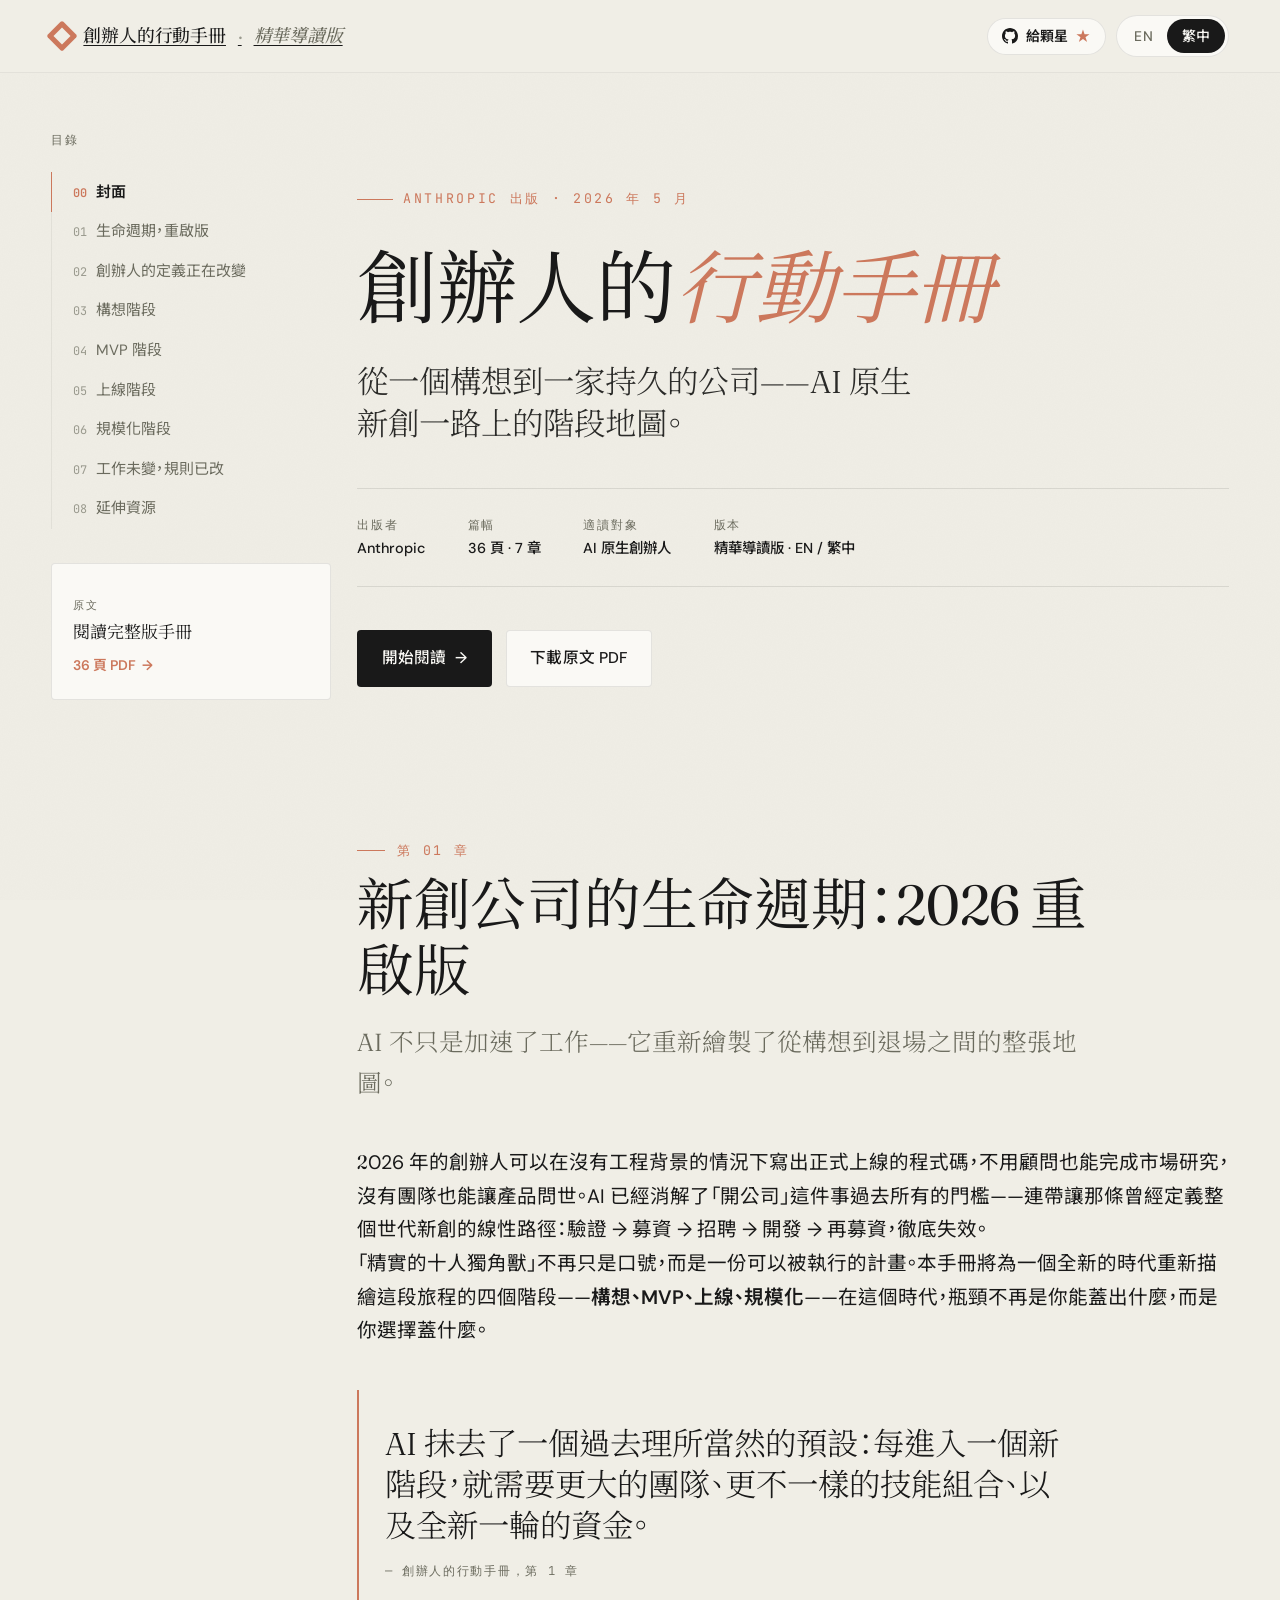
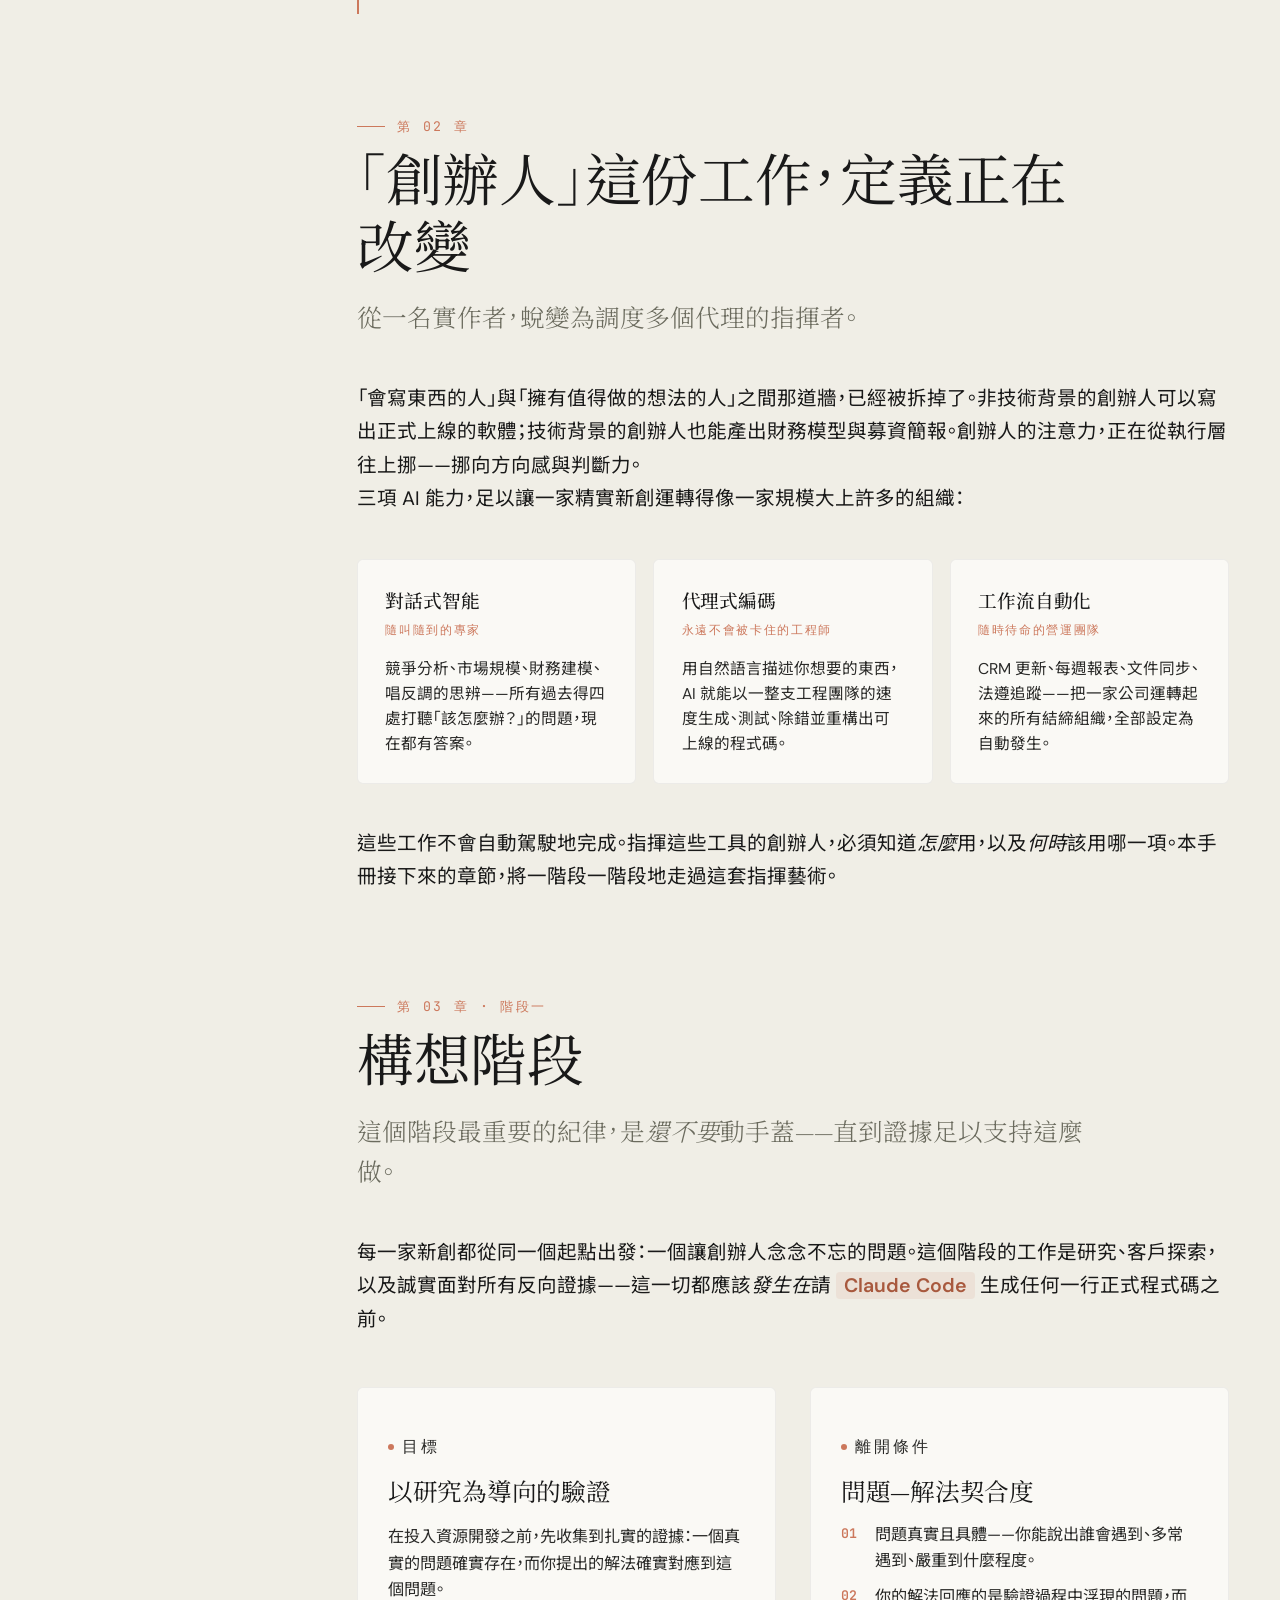
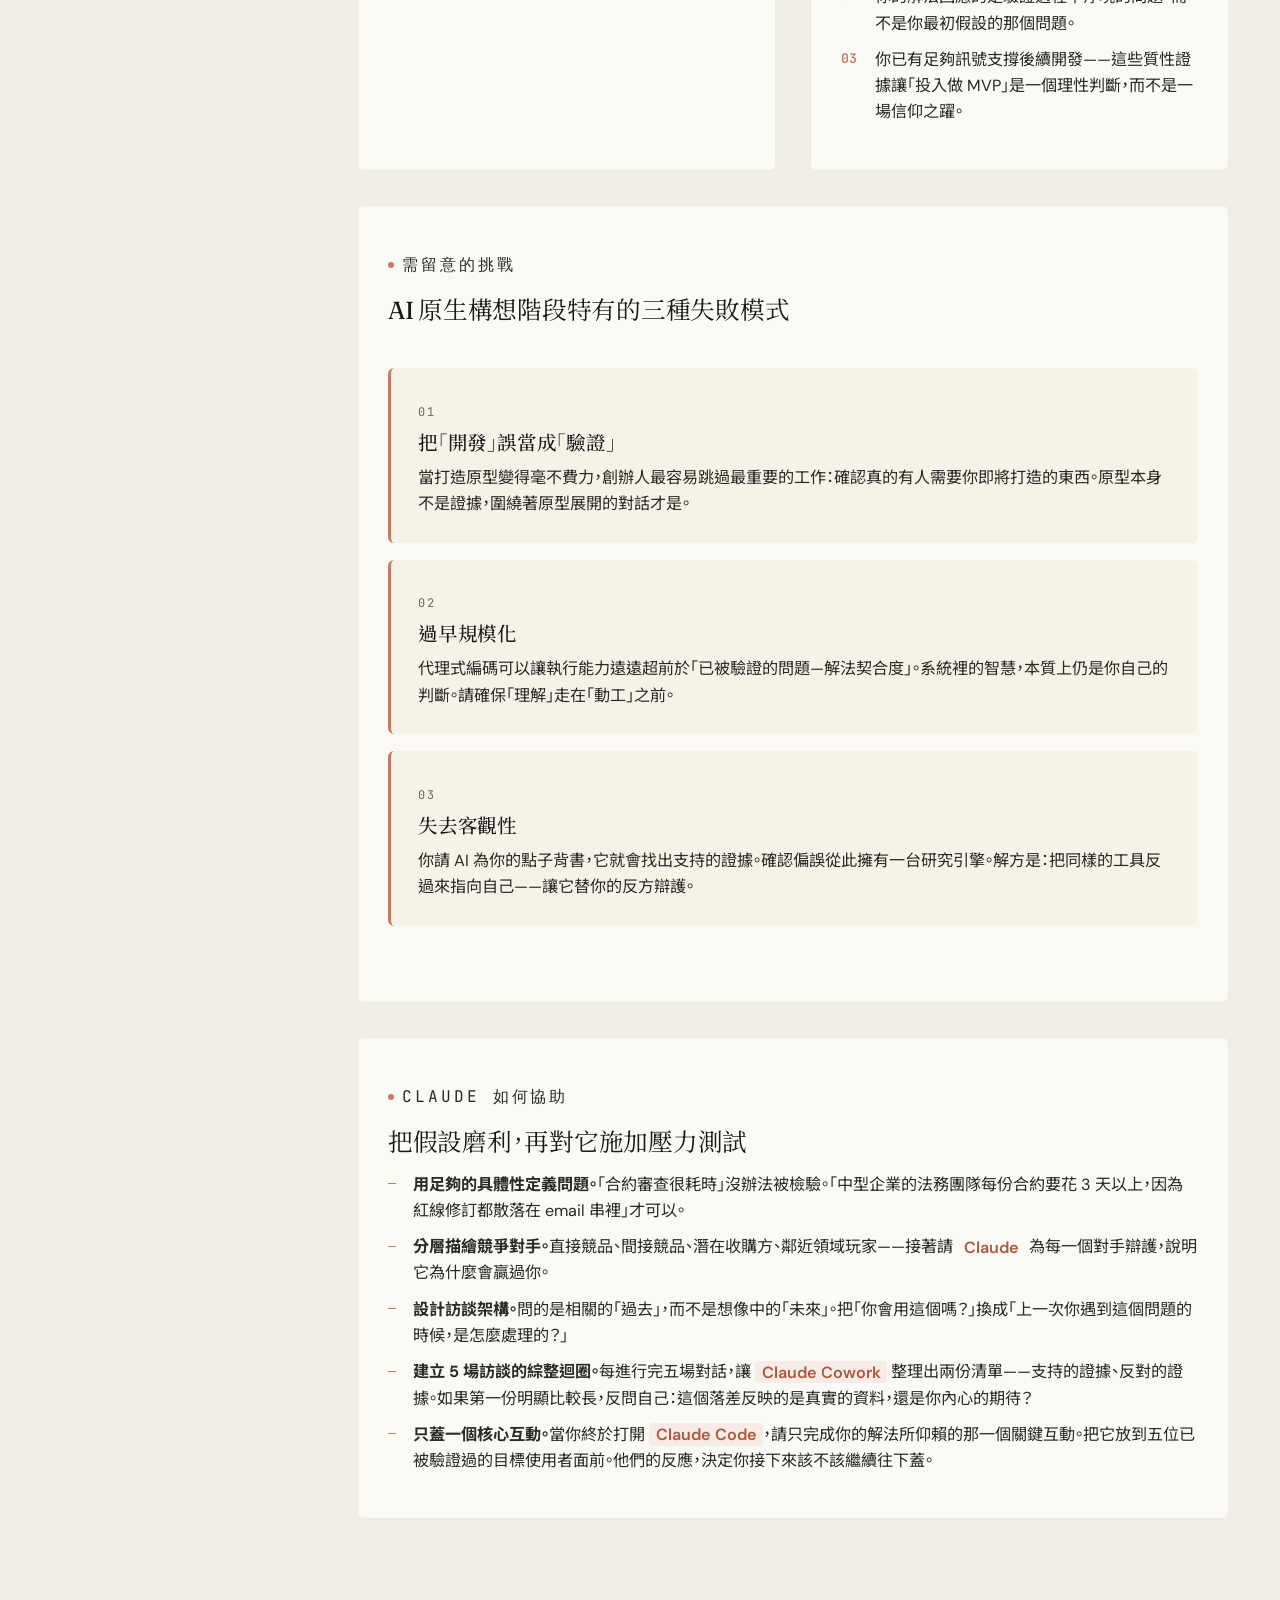
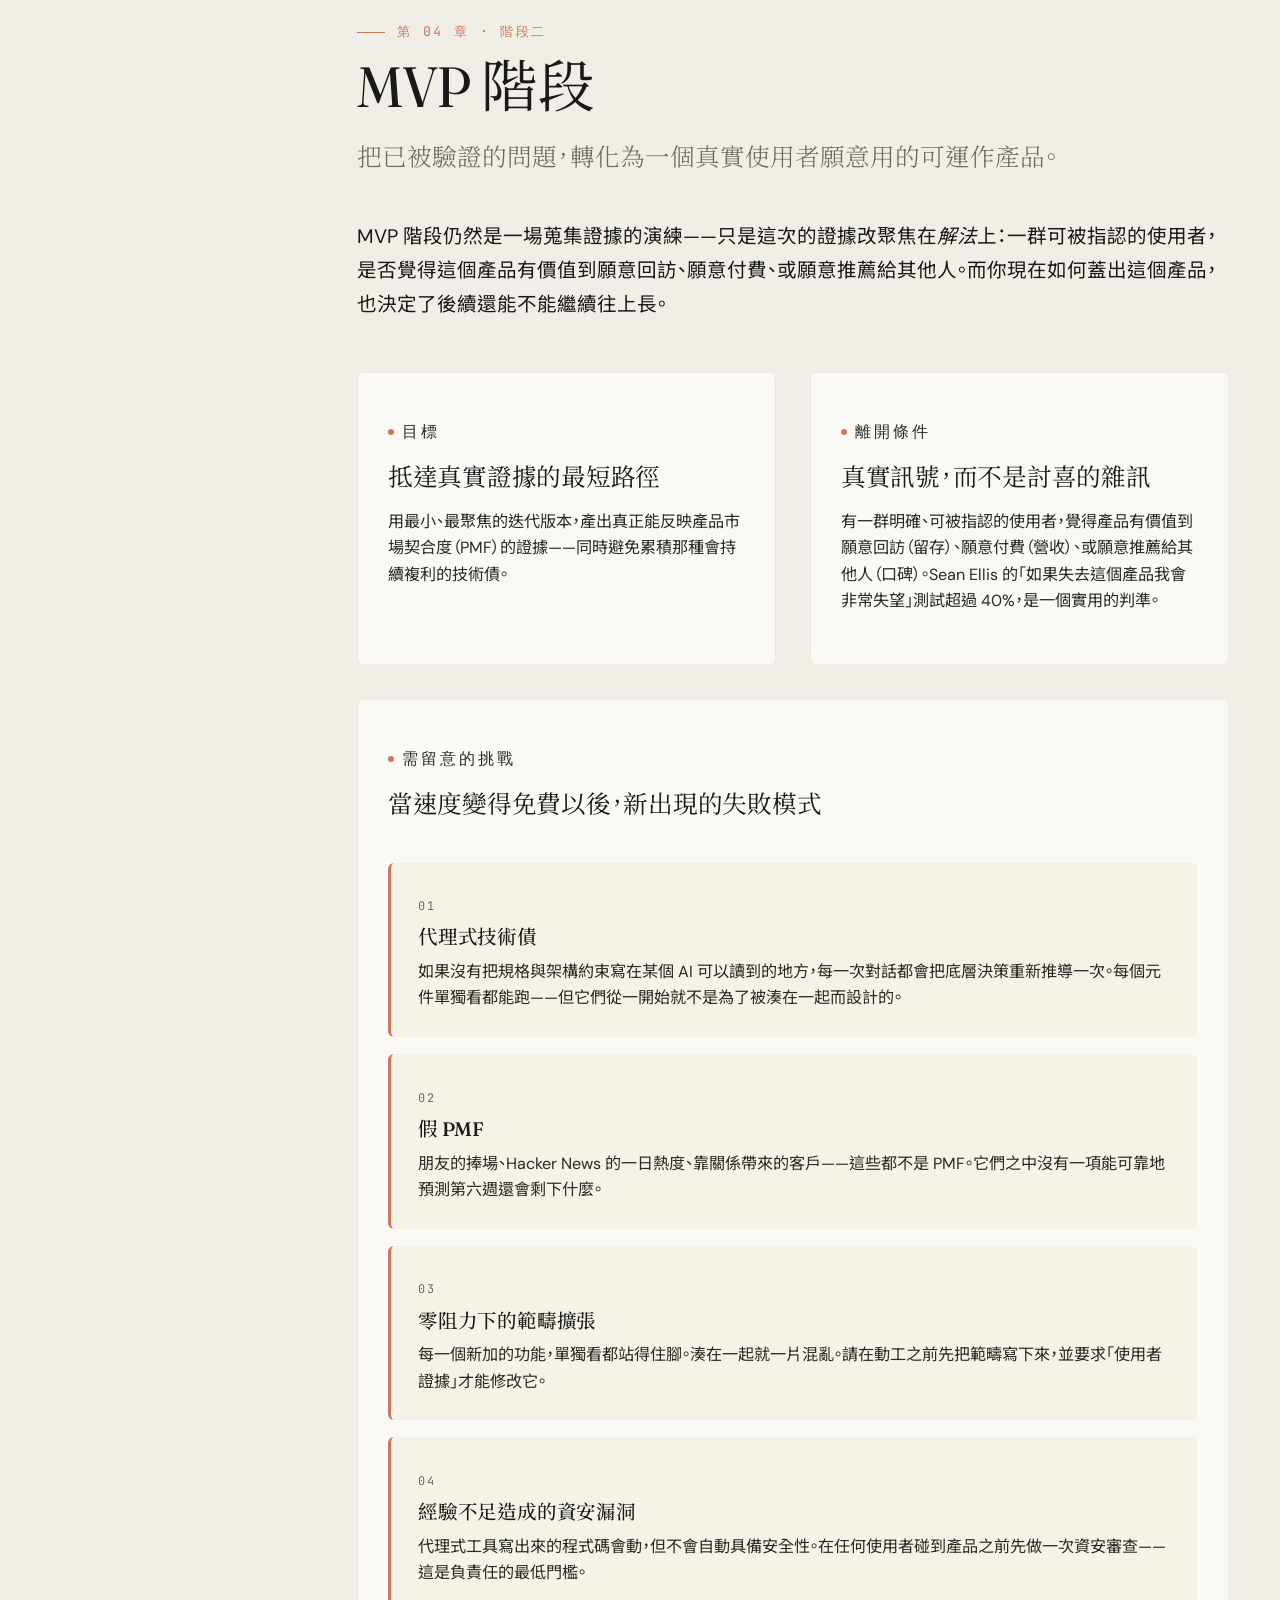
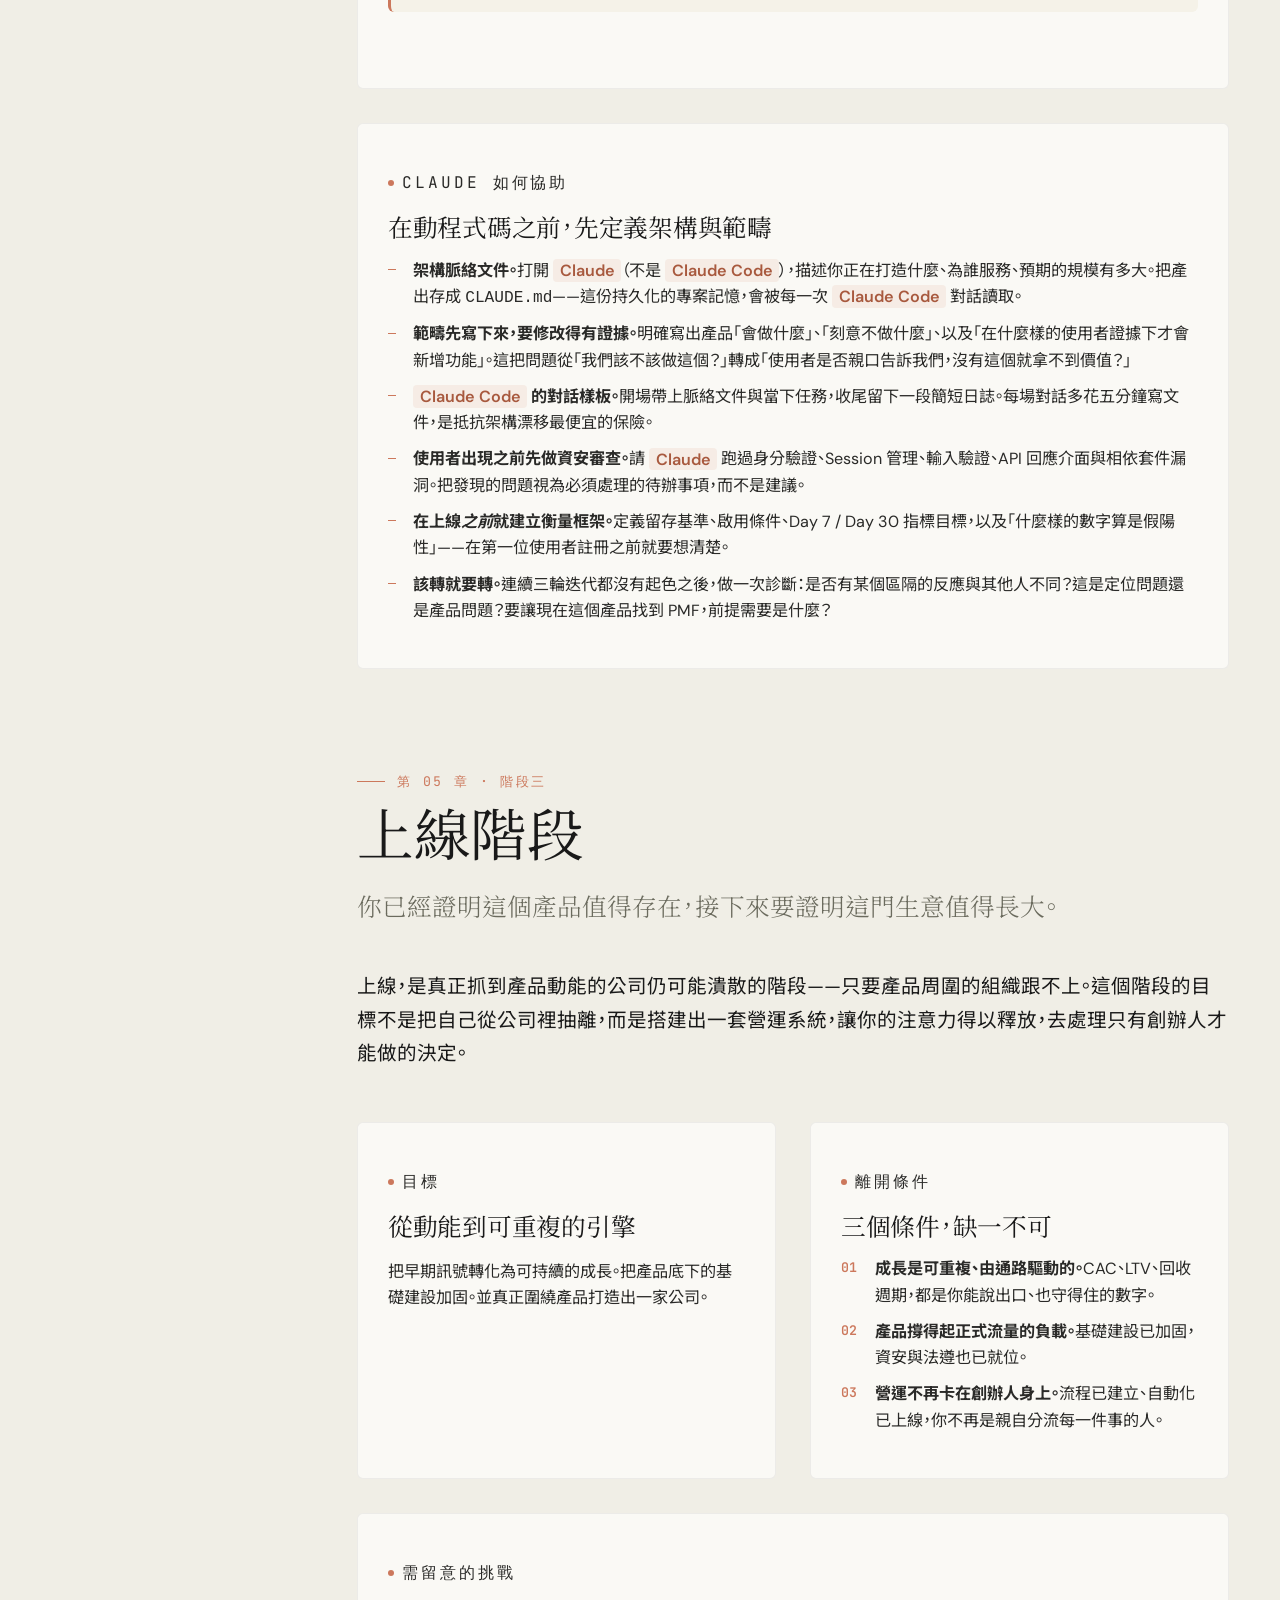
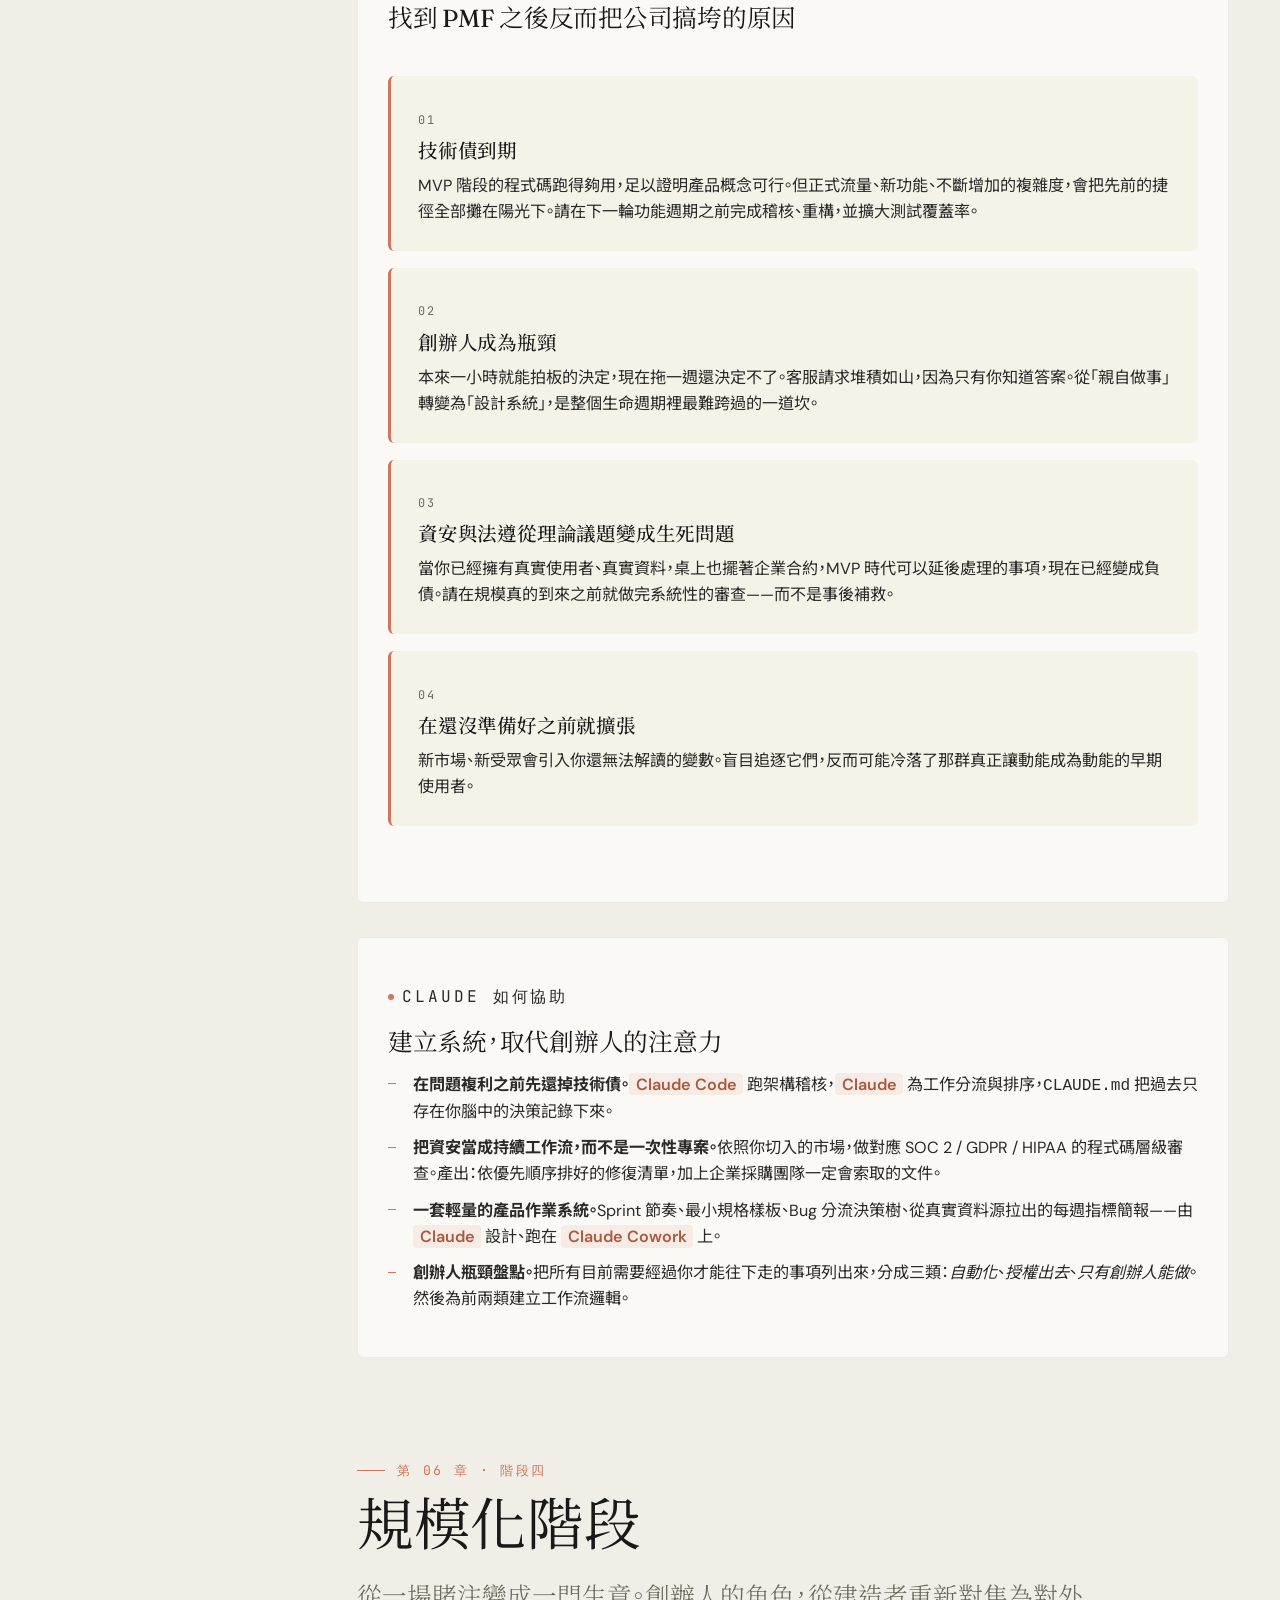
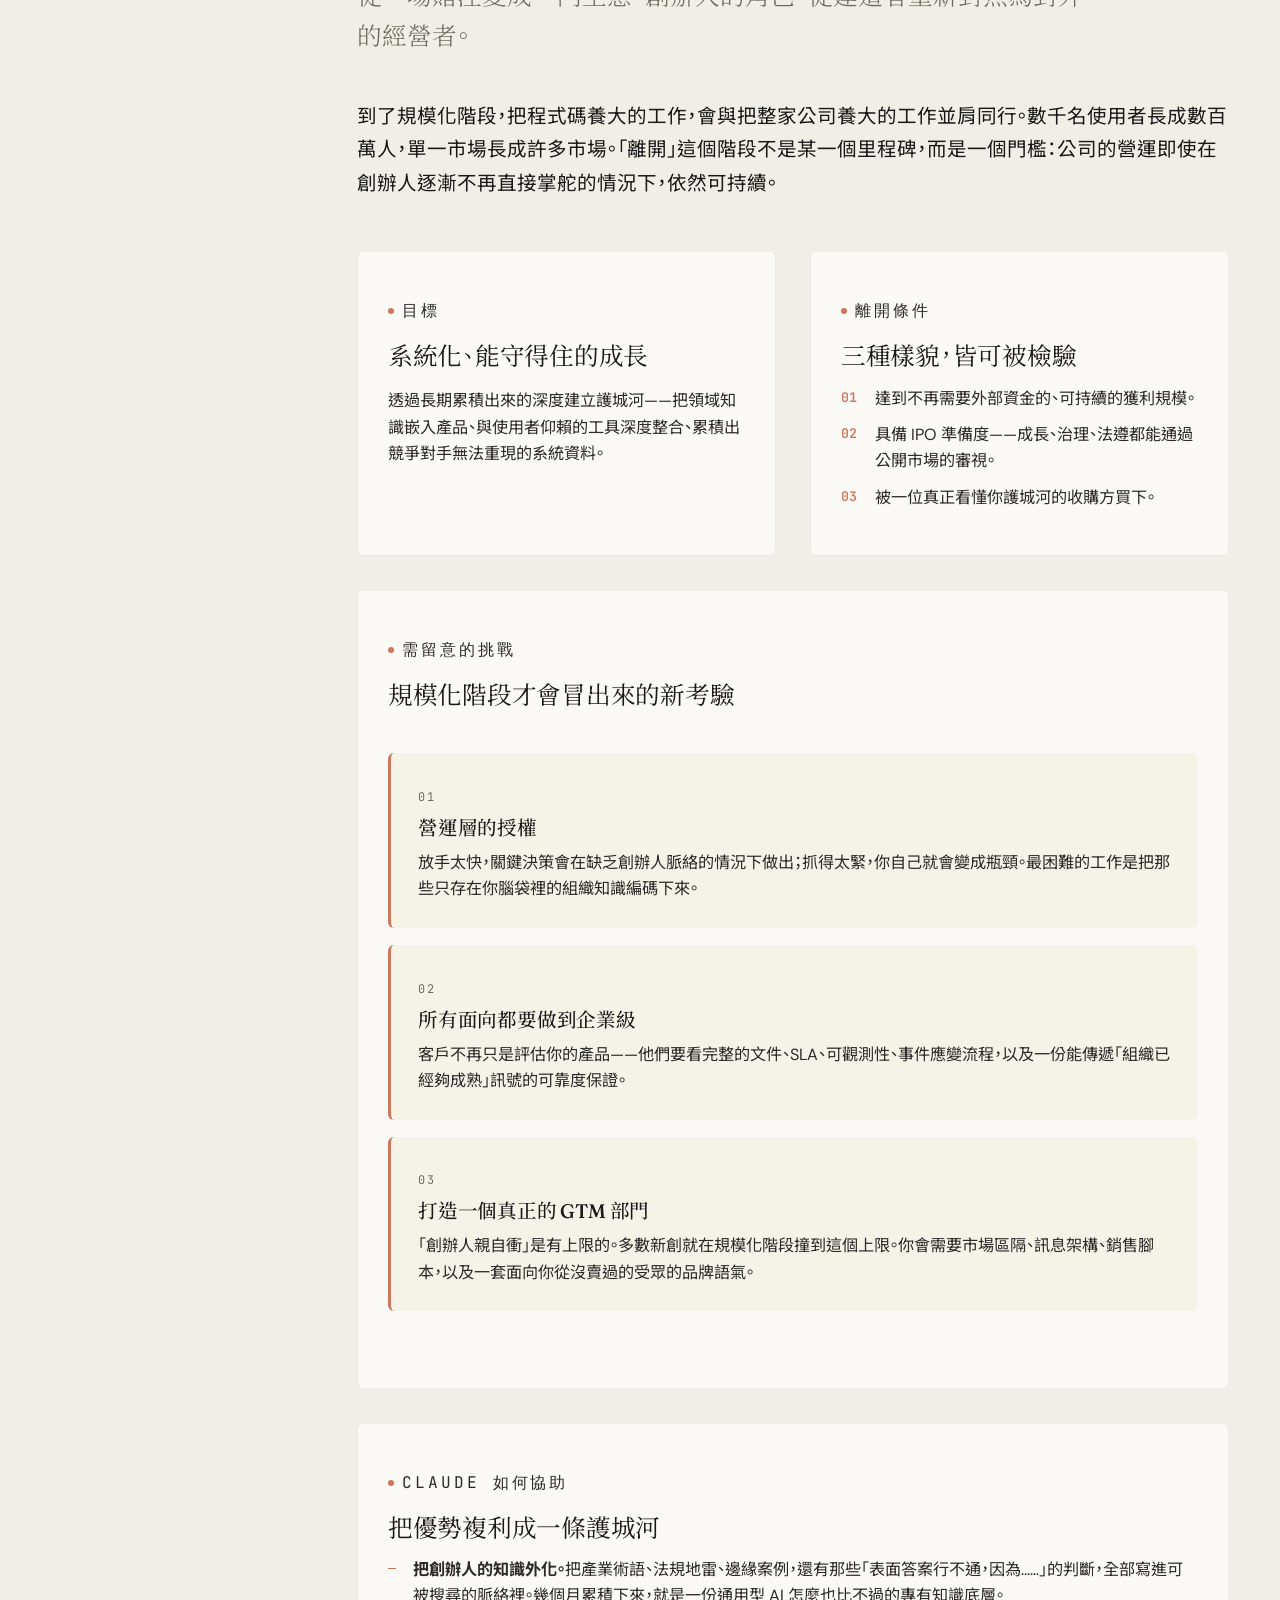
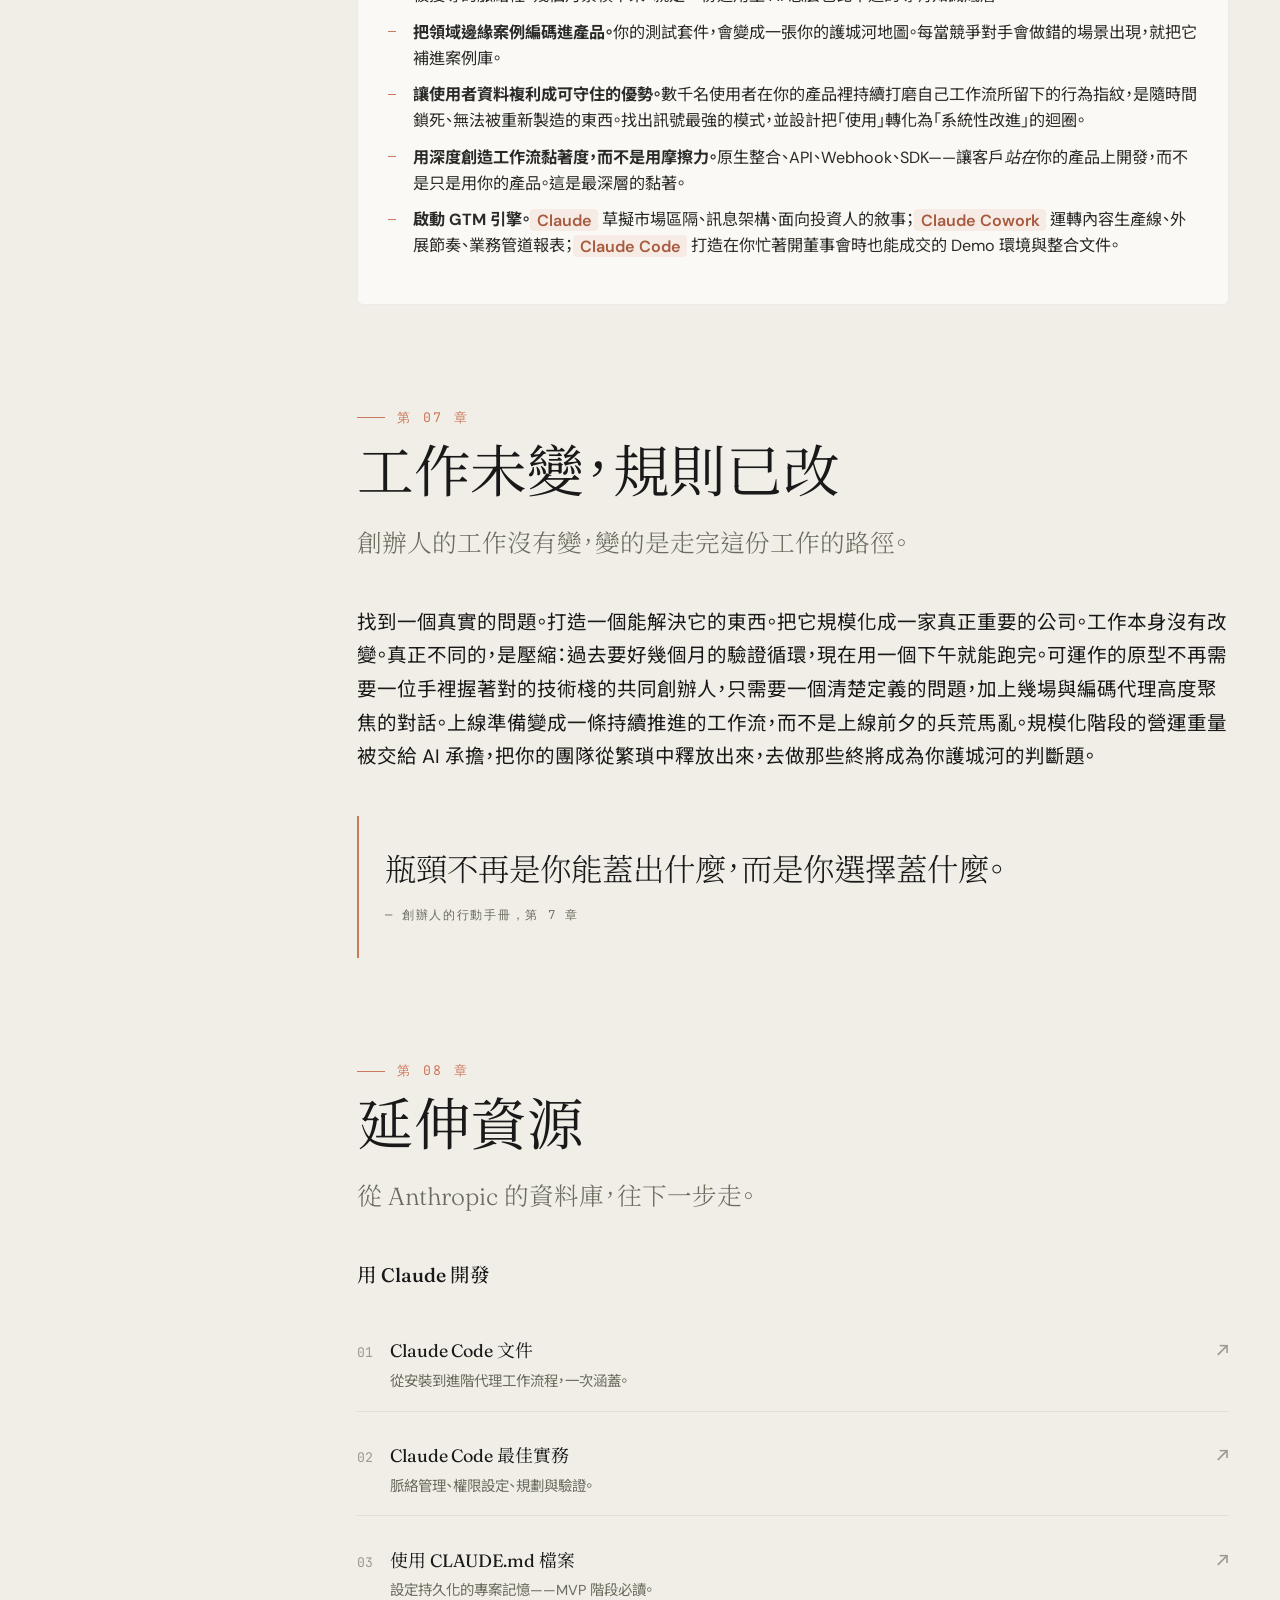
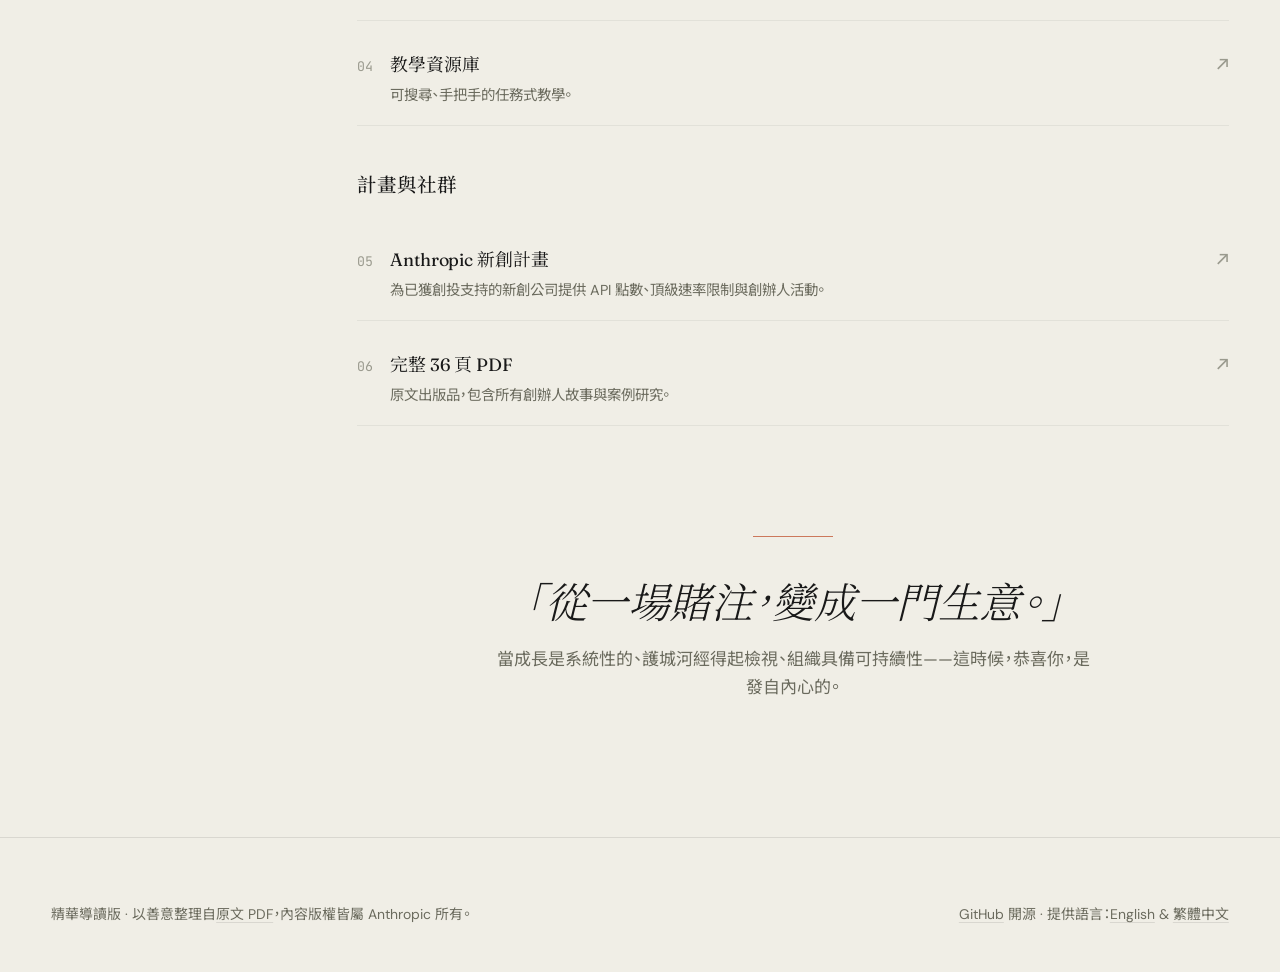
==== commit f447b795: "feat: live GitHub star count and product chip reveal animation - Fetch the repository star count fro" ====
--- a/index.html
+++ b/index.html
@@ -1,17 +1,17 @@
 <!DOCTYPE html>
-<html lang="en">
+<html lang="zh-Hant">
 <head>
 <meta charset="UTF-8">
 <meta name="viewport" content="width=device-width, initial-scale=1">
-<title>The Founder's Playbook · Reader's Edition</title>
-<meta name="description" content="A bilingual reader's edition of Anthropic's The Founder's Playbook — a guide to building an AI-native startup across the Idea, MVP, Launch, and Scale stages.">
-<meta property="og:title" content="The Founder's Playbook · Reader's Edition">
-<meta property="og:description" content="An editorial reader's edition of Anthropic's playbook for AI-native founders.">
+<title>創辦人的行動手冊 · 精華導讀版</title>
+<meta name="description" content="Anthropic《創辦人的行動手冊》雙語精華導讀版——一份橫跨構想、MVP、上線到規模化四大階段，專為 AI 原生新創而寫的階段地圖。">
+<meta property="og:title" content="創辦人的行動手冊 · 精華導讀版">
+<meta property="og:description" content="Anthropic 為 AI 原生創辦人撰寫的行動手冊，編輯精華導讀版。">
 <meta property="og:type" content="article">
 <link rel="preconnect" href="https://fonts.googleapis.com">
 <link rel="preconnect" href="https://fonts.gstatic.com" crossorigin>
 <link href="https://fonts.googleapis.com/css2?family=Fraunces:ital,opsz,wght,SOFT@0,9..144,300..600,30..100;1,9..144,300..600,30..100&family=DM+Sans:wght@300;400;500;600;700&family=JetBrains+Mono:wght@400;500&family=Noto+Serif+TC:wght@300;400;500;700&family=Noto+Sans+TC:wght@300;400;500;700&display=swap" rel="stylesheet">
-<link rel="stylesheet" href="assets/styles.css">
+<link rel="stylesheet" href="../assets/styles.css">
 <link rel="icon" href="data:image/svg+xml,%3Csvg xmlns='http://www.w3.org/2000/svg' viewBox='0 0 16 16'%3E%3Crect width='10' height='10' x='3' y='3' fill='%23CC785C' transform='rotate(45 8 8)'/%3E%3Crect width='4' height='4' x='6' y='6' fill='%23F0EEE6' transform='rotate(45 8 8)'/%3E%3C/svg%3E">
 </head>
 <body>
@@ -20,21 +20,22 @@
 
 <header class="site-header">
   <div class="site-header__inner">
-    <a class="brand" href="#cover" aria-label="The Founder's Playbook home">
+    <a class="brand" href="#cover" aria-label="創辦人的行動手冊首頁">
       <span class="brand__mark" aria-hidden="true"></span>
-      <span>The Founder's Playbook</span>
+      <span>創辦人的行動手冊</span>
       <span class="brand__sep">·</span>
-      <span class="brand__sub">Reader's Edition</span>
+      <span class="brand__sub">精華導讀版</span>
     </a>
     <div class="site-header__actions">
-      <a class="ghstar" href="https://github.com/tingwei161803/anthropic-the-founder-playbook" target="_blank" rel="noopener" aria-label="Star this project on GitHub">
+      <a class="ghstar" href="https://github.com/tingwei161803/anthropic-the-founder-playbook" target="_blank" rel="noopener" aria-label="到 GitHub 為這個專案按星星">
         <svg class="ghstar__logo" viewBox="0 0 16 16" aria-hidden="true" fill="currentColor"><path d="M8 0C3.58 0 0 3.58 0 8c0 3.54 2.29 6.53 5.47 7.59.4.07.55-.17.55-.38 0-.19-.01-.82-.01-1.49-2.01.37-2.53-.49-2.69-.94-.09-.23-.48-.94-.82-1.13-.28-.15-.68-.52-.01-.53.63-.01 1.08.58 1.23.82.72 1.21 1.87.87 2.33.66.07-.52.28-.87.51-1.07-1.78-.2-3.64-.89-3.64-3.95 0-.87.31-1.59.82-2.15-.08-.2-.36-1.02.08-2.12 0 0 .67-.21 2.2.82.64-.18 1.32-.27 2-.27.68 0 1.36.09 2 .27 1.53-1.04 2.2-.82 2.2-.82.44 1.1.16 1.92.08 2.12.51.56.82 1.27.82 2.15 0 3.07-1.87 3.75-3.65 3.95.29.25.54.73.54 1.48 0 1.07-.01 1.93-.01 2.2 0 .21.15.46.55.38A8.013 8.013 0 0016 8c0-4.42-3.58-8-8-8z"></path></svg>
-        <span class="ghstar__text">Star on GitHub</span>
+        <span class="ghstar__text">給顆星</span>
         <span class="ghstar__star" aria-hidden="true">★</span>
+        <span class="ghstar__count" hidden></span>
       </a>
-      <nav class="lang-switch" aria-label="Language">
-        <a href="./" aria-current="true">EN</a>
-        <a href="./zh-Hant/" data-lang-link>繁中</a>
+      <nav class="lang-switch" aria-label="語言">
+        <a href="../" data-lang-link>EN</a>
+        <a href="./" aria-current="true">繁中</a>
       </nav>
     </div>
   </div>
@@ -43,26 +44,26 @@
 <div class="layout">
 
   <!-- ============ TOC ============ -->
-  <aside class="toc" aria-label="Contents">
-    <button class="toc__toggle" type="button">Contents</button>
+  <aside class="toc" aria-label="目錄">
+    <button class="toc__toggle" type="button">目錄</button>
     <div class="toc__panel">
-      <p class="toc__label">Contents</p>
+      <p class="toc__label">目錄</p>
       <ol class="toc__list">
-        <li class="toc__item" data-target="cover"><a href="#cover"><span class="toc__num">00</span>Cover</a></li>
-        <li class="toc__item" data-target="ch01"><a href="#ch01"><span class="toc__num">01</span>The lifecycle, rebooted</a></li>
-        <li class="toc__item" data-target="ch02"><a href="#ch02"><span class="toc__num">02</span>What it means to be a founder</a></li>
-        <li class="toc__item" data-target="ch03"><a href="#ch03"><span class="toc__num">03</span>Idea Stage</a></li>
-        <li class="toc__item" data-target="ch04"><a href="#ch04"><span class="toc__num">04</span>MVP Stage</a></li>
-        <li class="toc__item" data-target="ch05"><a href="#ch05"><span class="toc__num">05</span>Launch Stage</a></li>
-        <li class="toc__item" data-target="ch06"><a href="#ch06"><span class="toc__num">06</span>Scale Stage</a></li>
-        <li class="toc__item" data-target="ch07"><a href="#ch07"><span class="toc__num">07</span>Same job, new rules</a></li>
-        <li class="toc__item" data-target="resources"><a href="#resources"><span class="toc__num">08</span>Resources</a></li>
+        <li class="toc__item" data-target="cover"><a href="#cover"><span class="toc__num">00</span>封面</a></li>
+        <li class="toc__item" data-target="ch01"><a href="#ch01"><span class="toc__num">01</span>生命週期，重啟版</a></li>
+        <li class="toc__item" data-target="ch02"><a href="#ch02"><span class="toc__num">02</span>創辦人的定義正在改變</a></li>
+        <li class="toc__item" data-target="ch03"><a href="#ch03"><span class="toc__num">03</span>構想階段</a></li>
+        <li class="toc__item" data-target="ch04"><a href="#ch04"><span class="toc__num">04</span>MVP 階段</a></li>
+        <li class="toc__item" data-target="ch05"><a href="#ch05"><span class="toc__num">05</span>上線階段</a></li>
+        <li class="toc__item" data-target="ch06"><a href="#ch06"><span class="toc__num">06</span>規模化階段</a></li>
+        <li class="toc__item" data-target="ch07"><a href="#ch07"><span class="toc__num">07</span>工作未變，規則已改</a></li>
+        <li class="toc__item" data-target="resources"><a href="#resources"><span class="toc__num">08</span>延伸資源</a></li>
       </ol>
 
       <div class="toc__cta">
-        <p class="toc__cta-label">Original</p>
-        <p class="toc__cta-title">Read the full playbook</p>
-        <a class="toc__cta-link" href="https://cdn.prod.website-files.com/6889473510b50328dbb70ae6/69fe2a55b93bb0732b1fe33c_The-Founders-Playbook-05062026_v3%20(1).pdf" target="_blank" rel="noopener">36-page PDF</a>
+        <p class="toc__cta-label">原文</p>
+        <p class="toc__cta-title">閱讀完整版手冊</p>
+        <a class="toc__cta-link" href="https://cdn.prod.website-files.com/6889473510b50328dbb70ae6/69fe2a55b93bb0732b1fe33c_The-Founders-Playbook-05062026_v3%20(1).pdf" target="_blank" rel="noopener">36 頁 PDF</a>
       </div>
     </div>
   </aside>
@@ -72,35 +73,35 @@
 
     <!-- ====== Cover / Hero ====== -->
     <section class="section hero" id="cover">
-      <p class="hero__eyebrow">An Anthropic Publication · May 2026</p>
-      <h1 class="hero__title">The Founder's <em>Playbook</em></h1>
-      <p class="hero__lede">Building an AI-native startup, stage by stage — from one founder's idea to a company that lasts.</p>
+      <p class="hero__eyebrow">Anthropic 出版 · 2026 年 5 月</p>
+      <h1 class="hero__title">創辦人的<em>行動手冊</em></h1>
+      <p class="hero__lede">從一個構想到一家持久的公司——AI 原生新創一路上的階段地圖。</p>
 
       <div class="hero__meta">
         <div class="hero__meta-item">
-          <span class="hero__meta-label">Publisher</span>
+          <span class="hero__meta-label">出版者</span>
           <span class="hero__meta-value">Anthropic</span>
         </div>
         <div class="hero__meta-item">
-          <span class="hero__meta-label">Length</span>
-          <span class="hero__meta-value">36 pages · 7 chapters</span>
+          <span class="hero__meta-label">篇幅</span>
+          <span class="hero__meta-value">36 頁 · 7 章</span>
         </div>
         <div class="hero__meta-item">
-          <span class="hero__meta-label">Audience</span>
-          <span class="hero__meta-value">AI-native founders</span>
+          <span class="hero__meta-label">適讀對象</span>
+          <span class="hero__meta-value">AI 原生創辦人</span>
         </div>
         <div class="hero__meta-item">
-          <span class="hero__meta-label">Edition</span>
-          <span class="hero__meta-value">Reader's summary · EN / 繁中</span>
+          <span class="hero__meta-label">版本</span>
+          <span class="hero__meta-value">精華導讀版 · EN / 繁中</span>
         </div>
       </div>
 
       <div class="hero__actions">
         <a class="btn btn--primary" href="#ch01">
-          Start reading <span class="btn__arrow">→</span>
+          開始閱讀 <span class="btn__arrow">→</span>
         </a>
         <a class="btn btn--secondary" href="https://cdn.prod.website-files.com/6889473510b50328dbb70ae6/69fe2a55b93bb0732b1fe33c_The-Founders-Playbook-05062026_v3%20(1).pdf" target="_blank" rel="noopener">
-          Download original PDF
+          下載原文 PDF
         </a>
       </div>
     </section>
@@ -108,118 +109,118 @@
     <!-- ====== Chapter 1 ====== -->
     <section class="section" id="ch01">
       <header class="chapter__head">
-        <span class="chapter__num">Chapter 01</span>
-        <h2 class="chapter__title">The startup lifecycle, rebooted for 2026</h2>
-        <p class="chapter__sub">AI hasn't just sped up the work — it has redrawn the map between idea and exit.</p>
-      </header>
-
-      <div class="prose">
-        <p class="dropcap">A founder in 2026 can write production code without engineering experience, run market research without a consultant, and ship a product without a team. AI has dissolved the historic prerequisites of starting a company — and with them, the linear arc of validate → raise → hire → build → raise again that defined every prior startup generation.</p>
-        <p>The lean ten-person unicorn is no longer a slogan; it's a deliberate plan of action. This playbook re-maps the four stages of the journey — <strong>Idea, MVP, Launch, Scale</strong> — for an era where the bottleneck is no longer what you can build, but what you choose to build.</p>
+        <span class="chapter__num">第 01 章</span>
+        <h2 class="chapter__title">新創公司的生命週期：2026 重啟版</h2>
+        <p class="chapter__sub">AI 不只是加速了工作——它重新繪製了從構想到退場之間的整張地圖。</p>
+      </header>
+
+      <div class="prose">
+        <p class="dropcap">2026 年的創辦人可以在沒有工程背景的情況下寫出正式上線的程式碼，不用顧問也能完成市場研究，沒有團隊也能讓產品問世。AI 已經消解了「開公司」這件事過去所有的門檻——連帶讓那條曾經定義整個世代新創的線性路徑：驗證 → 募資 → 招聘 → 開發 → 再募資，徹底失效。</p>
+        <p>「精實的十人獨角獸」不再只是口號，而是一份可以被執行的計畫。本手冊將為一個全新的時代重新描繪這段旅程的四個階段——<strong>構想、MVP、上線、規模化</strong>——在這個時代，瓶頸不再是你能蓋出什麼，而是你選擇蓋什麼。</p>
       </div>
 
       <blockquote class="pullquote">
-        AI has erased the expectation that each new phase requires a bigger team, a different skill set, and a fresh funding round.
-        <span class="pullquote__attr">— The Founder's Playbook, Ch. 1</span>
+        AI 抹去了一個過去理所當然的預設：每進入一個新階段，就需要更大的團隊、更不一樣的技能組合、以及全新一輪的資金。
+        <span class="pullquote__attr">— 創辦人的行動手冊，第 1 章</span>
       </blockquote>
     </section>
 
     <!-- ====== Chapter 2 ====== -->
     <section class="section" id="ch02">
       <header class="chapter__head">
-        <span class="chapter__num">Chapter 02</span>
-        <h2 class="chapter__title">What it means to be a founder is changing</h2>
-        <p class="chapter__sub">From individual contributor to orchestrator of agents.</p>
-      </header>
-
-      <div class="prose">
-        <p>The wall between "people who can build" and "people with ideas worth building" has dissolved. A non-technical founder can ship production software; a technical founder can produce financial models and pitch decks. The founder's attention shifts up the stack — from execution to direction.</p>
-        <p>Three AI capabilities make a lean startup function like a much larger organization:</p>
+        <span class="chapter__num">第 02 章</span>
+        <h2 class="chapter__title">「創辦人」這份工作，定義正在改變</h2>
+        <p class="chapter__sub">從一名實作者，蛻變為調度多個代理的指揮者。</p>
+      </header>
+
+      <div class="prose">
+        <p>「會寫東西的人」與「擁有值得做的想法的人」之間那道牆，已經被拆掉了。非技術背景的創辦人可以寫出正式上線的軟體；技術背景的創辦人也能產出財務模型與募資簡報。創辦人的注意力，正在從執行層往上挪——挪向方向感與判斷力。</p>
+        <p>三項 AI 能力，足以讓一家精實新創運轉得像一家規模大上許多的組織：</p>
       </div>
 
       <div class="tools">
         <article class="tool">
-          <h3 class="tool__name">Conversational intelligence</h3>
-          <span class="tool__when">On-call expert</span>
-          <p class="tool__desc">Competitive analysis, market sizing, financial modeling, devil's-advocate framing — answers to every "how do I…" that used to send a founder hunting for someone who knows.</p>
+          <h3 class="tool__name">對話式智能</h3>
+          <span class="tool__when">隨叫隨到的專家</span>
+          <p class="tool__desc">競爭分析、市場規模、財務建模、唱反調的思辨——所有過去得四處打聽「該怎麼辦？」的問題，現在都有答案。</p>
         </article>
         <article class="tool">
-          <h3 class="tool__name">Agentic coding</h3>
-          <span class="tool__when">The engineer who's never blocked</span>
-          <p class="tool__desc">Describe what you want in plain language; AI generates, tests, debugs, and refactors a production-grade codebase at the speed of a full engineering team.</p>
+          <h3 class="tool__name">代理式編碼</h3>
+          <span class="tool__when">永遠不會被卡住的工程師</span>
+          <p class="tool__desc">用自然語言描述你想要的東西，AI 就能以一整支工程團隊的速度生成、測試、除錯並重構出可上線的程式碼。</p>
         </article>
         <article class="tool">
-          <h3 class="tool__name">Workflow automation</h3>
-          <span class="tool__when">On-demand ops team</span>
-          <p class="tool__desc">CRM updates, weekly reports, doc sync, compliance tracking — the connective tissue of running a company, configured to happen automatically.</p>
+          <h3 class="tool__name">工作流自動化</h3>
+          <span class="tool__when">隨時待命的營運團隊</span>
+          <p class="tool__desc">CRM 更新、每週報表、文件同步、法遵追蹤——把一家公司運轉起來的所有結締組織，全部設定為自動發生。</p>
         </article>
       </div>
 
       <div class="prose">
-        <p>This work doesn't happen on autopilot. The founder orchestrating these tools needs to know <em>how</em> and <em>when</em> to apply each one. The rest of this playbook walks through that orchestration, stage by stage.</p>
+        <p>這些工作不會自動駕駛地完成。指揮這些工具的創辦人，必須知道<em>怎麼</em>用，以及<em>何時</em>該用哪一項。本手冊接下來的章節，將一階段一階段地走過這套指揮藝術。</p>
       </div>
     </section>
 
     <!-- ====== Chapter 3 — Idea ====== -->
     <section class="section" id="ch03">
       <header class="chapter__head">
-        <span class="chapter__num">Chapter 03 · Stage One</span>
-        <h2 class="chapter__title">Idea Stage</h2>
-        <p class="chapter__sub">Where the discipline is <em>not</em> building until the evidence justifies it.</p>
-      </header>
-
-      <div class="prose">
-        <p>Every startup begins from the same place: a problem the founder can't stop thinking about. The work here is research, customer discovery, and the honest evaluation of disconfirming evidence — all <em>before</em> asking Claude Code to generate a single line of production code.</p>
+        <span class="chapter__num">第 03 章 · 階段一</span>
+        <h2 class="chapter__title">構想階段</h2>
+        <p class="chapter__sub">這個階段最重要的紀律，是<em>還不要</em>動手蓋——直到證據足以支持這麼做。</p>
+      </header>
+
+      <div class="prose">
+        <p>每一家新創都從同一個起點出發：一個讓創辦人念念不忘的問題。這個階段的工作是研究、客戶探索，以及誠實面對所有反向證據——這一切都應該<em>發生在</em>請 Claude Code 生成任何一行正式程式碼之前。</p>
       </div>
 
       <div class="stage">
         <div class="stage__block">
-          <p class="stage__block-label">Goal</p>
-          <h3>Research-oriented validation</h3>
-          <p>Assemble solid evidence that a real problem exists, and that your proposed solution actually addresses it — before committing resources to building.</p>
-        </div>
-
-        <div class="stage__block">
-          <p class="stage__block-label">Exit criteria</p>
-          <h3>Problem-solution fit</h3>
+          <p class="stage__block-label">目標</p>
+          <h3>以研究為導向的驗證</h3>
+          <p>在投入資源開發之前，先收集到扎實的證據：一個真實的問題確實存在，而你提出的解法確實對應到這個問題。</p>
+        </div>
+
+        <div class="stage__block">
+          <p class="stage__block-label">離開條件</p>
+          <h3>問題—解法契合度</h3>
           <ol>
-            <li>The problem is real and specific — you can name who has it, how often, how severely.</li>
-            <li>Your solution addresses the problem validation revealed, not the one you originally assumed.</li>
-            <li>You have enough signal to justify building — qualitative evidence that committing to an MVP is reasoned, not an act of faith.</li>
+            <li>問題真實且具體——你能說出誰會遇到、多常遇到、嚴重到什麼程度。</li>
+            <li>你的解法回應的是驗證過程中浮現的問題，而不是你最初假設的那個問題。</li>
+            <li>你已有足夠訊號支撐後續開發——這些質性證據讓「投入做 MVP」是一個理性判斷，而不是一場信仰之躍。</li>
           </ol>
         </div>
 
         <div class="stage__block stage__block--wide">
-          <p class="stage__block-label">Challenges to watch</p>
-          <h3>Three failure modes unique to AI-native idea stages</h3>
+          <p class="stage__block-label">需留意的挑戰</p>
+          <h3>AI 原生構想階段特有的三種失敗模式</h3>
           <div class="challenges">
             <div class="challenge">
               <span class="challenge__num">01</span>
-              <h4 class="challenge__title">Mistaking building for validating</h4>
-              <p class="challenge__body">When prototyping feels effortless, founders skip the most important work: confirming people actually need what they're about to build. A prototype is not evidence — the conversations it provokes are.</p>
+              <h4 class="challenge__title">把「開發」誤當成「驗證」</h4>
+              <p class="challenge__body">當打造原型變得毫不費力，創辦人最容易跳過最重要的工作：確認真的有人需要你即將打造的東西。原型本身不是證據，圍繞著原型展開的對話才是。</p>
             </div>
             <div class="challenge">
               <span class="challenge__num">02</span>
-              <h4 class="challenge__title">Premature scaling</h4>
-              <p class="challenge__body">Agentic coding can scale execution far ahead of validated problem-solution fit. The intelligence in the system is yours. Keep sense-making ahead of building.</p>
+              <h4 class="challenge__title">過早規模化</h4>
+              <p class="challenge__body">代理式編碼可以讓執行能力遠遠超前於「已被驗證的問題—解法契合度」。系統裡的智慧，本質上仍是你自己的判斷。請確保「理解」走在「動工」之前。</p>
             </div>
             <div class="challenge">
               <span class="challenge__num">03</span>
-              <h4 class="challenge__title">Loss of objectivity</h4>
-              <p class="challenge__body">Ask AI to validate your idea and it will find supporting evidence. Confirmation bias now has a research engine. The antidote: point the same tool in the opposite direction — let it argue against you.</p>
+              <h4 class="challenge__title">失去客觀性</h4>
+              <p class="challenge__body">你請 AI 為你的點子背書，它就會找出支持的證據。確認偏誤從此擁有一台研究引擎。解方是：把同樣的工具反過來指向自己——讓它替你的反方辯護。</p>
             </div>
           </div>
         </div>
 
         <div class="stage__block stage__block--wide">
-          <p class="stage__block-label">How Claude can help</p>
-          <h3>Sharpen the hypothesis, then pressure-test it</h3>
+          <p class="stage__block-label">Claude 如何協助</p>
+          <h3>把假設磨利，再對它施加壓力測試</h3>
           <ul>
-            <li><strong>Define the problem with specificity.</strong> "Contract review takes too long" isn't testable. "In-house legal teams at mid-market companies spend 3+ days per contract because redlines live in email threads" is.</li>
-            <li><strong>Map competitors by tier.</strong> Direct, indirect, potential acquirers, adjacent players — then ask Claude to argue why each one beats you.</li>
-            <li><strong>Design the interview framework.</strong> Ask about the relevant past, not the imagined future. Replace "would you use this?" with "tell me about the last time you dealt with this problem."</li>
-            <li><strong>Run a 5-interview synthesis loop.</strong> After every five conversations, Claude Cowork produces two lists — evidence for, evidence against. If the first is much longer, ask whether that asymmetry reflects the data or your hopes.</li>
-            <li><strong>Build only one core interaction.</strong> When you finally open Claude Code, ship the single interaction your solution depends on. Put it in front of five validated targets. Their reactions decide whether you keep building.</li>
+            <li><strong>用足夠的具體性定義問題。</strong>「合約審查很耗時」沒辦法被檢驗。「中型企業的法務團隊每份合約要花 3 天以上，因為紅線修訂都散落在 email 串裡」才可以。</li>
+            <li><strong>分層描繪競爭對手。</strong>直接競品、間接競品、潛在收購方、鄰近領域玩家——接著請 Claude 為每一個對手辯護，說明它為什麼會贏過你。</li>
+            <li><strong>設計訪談架構。</strong>問的是相關的「過去」，而不是想像中的「未來」。把「你會用這個嗎？」換成「上一次你遇到這個問題的時候，是怎麼處理的？」</li>
+            <li><strong>建立 5 場訪談的綜整迴圈。</strong>每進行完五場對話，讓 Claude Cowork 整理出兩份清單——支持的證據、反對的證據。如果第一份明顯比較長，反問自己：這個落差反映的是真實的資料，還是你內心的期待？</li>
+            <li><strong>只蓋一個核心互動。</strong>當你終於打開 Claude Code，請只完成你的解法所仰賴的那一個關鍵互動。把它放到五位已被驗證過的目標使用者面前。他們的反應，決定你接下來該不該繼續往下蓋。</li>
           </ul>
         </div>
       </div>
@@ -228,65 +229,65 @@
     <!-- ====== Chapter 4 — MVP ====== -->
     <section class="section" id="ch04">
       <header class="chapter__head">
-        <span class="chapter__num">Chapter 04 · Stage Two</span>
-        <h2 class="chapter__title">MVP Stage</h2>
-        <p class="chapter__sub">Translate a validated problem into a working product real users will actually use.</p>
-      </header>
-
-      <div class="prose">
-        <p>The MVP stage is still an evidence-gathering exercise — only now the evidence is about the <em>solution</em>: whether an identifiable group finds it valuable enough to return to it, pay for it, or tell others about it. How you build now also determines what's possible later.</p>
+        <span class="chapter__num">第 04 章 · 階段二</span>
+        <h2 class="chapter__title">MVP 階段</h2>
+        <p class="chapter__sub">把已被驗證的問題，轉化為一個真實使用者願意用的可運作產品。</p>
+      </header>
+
+      <div class="prose">
+        <p>MVP 階段仍然是一場蒐集證據的演練——只是這次的證據改聚焦在<em>解法</em>上：一群可被指認的使用者，是否覺得這個產品有價值到願意回訪、願意付費、或願意推薦給其他人。而你現在如何蓋出這個產品，也決定了後續還能不能繼續往上長。</p>
       </div>
 
       <div class="stage">
         <div class="stage__block">
-          <p class="stage__block-label">Goal</p>
-          <h3>Fastest path to real evidence</h3>
-          <p>The smallest, most focused iteration of the idea that generates genuine evidence of product-market fit — without accruing the kind of technical debt that compounds.</p>
-        </div>
-
-        <div class="stage__block">
-          <p class="stage__block-label">Exit criteria</p>
-          <h3>Genuine signal, not flattering noise</h3>
-          <p>A specific, identifiable group of users finds the product valuable enough to return to it (retention), pay for it (revenue), or tell others about it (referral). Sean Ellis's "very disappointed if I lost this" test above 40% is one useful litmus.</p>
-        </div>
-
-        <div class="stage__block stage__block--wide">
-          <p class="stage__block-label">Challenges to watch</p>
-          <h3>The new failure modes when speed is free</h3>
+          <p class="stage__block-label">目標</p>
+          <h3>抵達真實證據的最短路徑</h3>
+          <p>用最小、最聚焦的迭代版本，產出真正能反映產品市場契合度（PMF）的證據——同時避免累積那種會持續複利的技術債。</p>
+        </div>
+
+        <div class="stage__block">
+          <p class="stage__block-label">離開條件</p>
+          <h3>真實訊號，而不是討喜的雜訊</h3>
+          <p>有一群明確、可被指認的使用者，覺得產品有價值到願意回訪（留存）、願意付費（營收）、或願意推薦給其他人（口碑）。Sean Ellis 的「如果失去這個產品我會非常失望」測試超過 40%，是一個實用的判準。</p>
+        </div>
+
+        <div class="stage__block stage__block--wide">
+          <p class="stage__block-label">需留意的挑戰</p>
+          <h3>當速度變得免費以後，新出現的失敗模式</h3>
           <div class="challenges">
             <div class="challenge">
               <span class="challenge__num">01</span>
-              <h4 class="challenge__title">Agentic technical debt</h4>
-              <p class="challenge__body">Without specs and architectural constraints written down somewhere AI can read, each session re-derives foundational decisions. The pieces work; they were never designed to fit together.</p>
+              <h4 class="challenge__title">代理式技術債</h4>
+              <p class="challenge__body">如果沒有把規格與架構約束寫在某個 AI 可以讀到的地方，每一次對話都會把底層決策重新推導一次。每個元件單獨看都能跑——但它們從一開始就不是為了被湊在一起而設計的。</p>
             </div>
             <div class="challenge">
               <span class="challenge__num">02</span>
-              <h4 class="challenge__title">False product-market fit</h4>
-              <p class="challenge__body">Launch energy from friends, a Hacker News spike, or warm intros is not PMF. None of those reliably predict week six.</p>
+              <h4 class="challenge__title">假 PMF</h4>
+              <p class="challenge__body">朋友的捧場、Hacker News 的一日熱度、靠關係帶來的客戶——這些都不是 PMF。它們之中沒有一項能可靠地預測第六週還會剩下什麼。</p>
             </div>
             <div class="challenge">
               <span class="challenge__num">03</span>
-              <h4 class="challenge__title">Zero-friction scope creep</h4>
-              <p class="challenge__body">Each addition is defensible in isolation. Together they sprawl. Write your scope before building and require user evidence to amend it.</p>
+              <h4 class="challenge__title">零阻力下的範疇擴張</h4>
+              <p class="challenge__body">每一個新加的功能，單獨看都站得住腳。湊在一起就一片混亂。請在動工之前先把範疇寫下來，並要求「使用者證據」才能修改它。</p>
             </div>
             <div class="challenge">
               <span class="challenge__num">04</span>
-              <h4 class="challenge__title">Insecure by inexperience</h4>
-              <p class="challenge__body">Agentic tools produce code that works, not code that is inherently secure. A security review before any user touches the app is the minimum responsible threshold.</p>
+              <h4 class="challenge__title">經驗不足造成的資安漏洞</h4>
+              <p class="challenge__body">代理式工具寫出來的程式碼會動，但不會自動具備安全性。在任何使用者碰到產品之前先做一次資安審查——這是負責任的最低門檻。</p>
             </div>
           </div>
         </div>
 
         <div class="stage__block stage__block--wide">
-          <p class="stage__block-label">How Claude can help</p>
-          <h3>Define architecture and scope before code</h3>
+          <p class="stage__block-label">Claude 如何協助</p>
+          <h3>在動程式碼之前，先定義架構與範疇</h3>
           <ul>
-            <li><strong>Architectural context document.</strong> Open Claude (not Claude Code) and describe what you're building, who it serves, and the scale you expect. Save the output as <code>CLAUDE.md</code> — persistent project memory every Claude Code session reads.</li>
-            <li><strong>Written scope, evidence to amend.</strong> What the product does, what it deliberately does not do, and what user evidence would justify a new feature. Moves the question from "should we build this?" to "have users told us they can't get value without it?"</li>
-            <li><strong>Session template for Claude Code.</strong> Open with the context doc and the specific task. Close with a brief log entry. Five minutes of documentation per session is cheap insurance against architectural drift.</li>
-            <li><strong>Security review before users.</strong> Run Claude across authentication, session handling, input validation, API response surface, and dependency vulnerabilities. Treat findings as required remediation, not suggestions.</li>
-            <li><strong>Measurement framework <em>before</em> launch.</strong> Define retention benchmarks, activation criteria, Day 7 / Day 30 targets, and what a false positive would look like — before the first user signs up.</li>
-            <li><strong>Pivot when the evidence demands it.</strong> After three iteration cycles without movement, run a diagnostic: is a segment responding differently? Is it a positioning or a product problem? What would have to be true for the current product to find PMF?</li>
+            <li><strong>架構脈絡文件。</strong>打開 Claude（不是 Claude Code），描述你正在打造什麼、為誰服務、預期的規模有多大。把產出存成 <code>CLAUDE.md</code>——這份持久化的專案記憶，會被每一次 Claude Code 對話讀取。</li>
+            <li><strong>範疇先寫下來，要修改得有證據。</strong>明確寫出產品「會做什麼」、「刻意不做什麼」、以及「在什麼樣的使用者證據下才會新增功能」。這把問題從「我們該不該做這個？」轉成「使用者是否親口告訴我們，沒有這個就拿不到價值？」</li>
+            <li><strong>Claude Code 的對話樣板。</strong>開場帶上脈絡文件與當下任務，收尾留下一段簡短日誌。每場對話多花五分鐘寫文件，是抵抗架構漂移最便宜的保險。</li>
+            <li><strong>使用者出現之前先做資安審查。</strong>請 Claude 跑過身分驗證、Session 管理、輸入驗證、API 回應介面與相依套件漏洞。把發現的問題視為必須處理的待辦事項，而不是建議。</li>
+            <li><strong>在上線<em>之前</em>就建立衡量框架。</strong>定義留存基準、啟用條件、Day 7 / Day 30 指標目標，以及「什麼樣的數字算是假陽性」——在第一位使用者註冊之前就要想清楚。</li>
+            <li><strong>該轉就要轉。</strong>連續三輪迭代都沒有起色之後，做一次診斷：是否有某個區隔的反應與其他人不同？這是定位問題還是產品問題？要讓現在這個產品找到 PMF，前提需要是什麼？</li>
           </ul>
         </div>
       </div>
@@ -295,67 +296,67 @@
     <!-- ====== Chapter 5 — Launch ====== -->
     <section class="section" id="ch05">
       <header class="chapter__head">
-        <span class="chapter__num">Chapter 05 · Stage Three</span>
-        <h2 class="chapter__title">Launch Stage</h2>
-        <p class="chapter__sub">Prove your product deserves to exist. Now prove your business deserves to grow.</p>
-      </header>
-
-      <div class="prose">
-        <p>Launch is where companies that found real product traction can still fall apart — if the organization around the product can't keep up. The goal isn't to remove yourself from the company. It's to build operational systems that free your attention for the decisions only a founder can make.</p>
+        <span class="chapter__num">第 05 章 · 階段三</span>
+        <h2 class="chapter__title">上線階段</h2>
+        <p class="chapter__sub">你已經證明這個產品值得存在，接下來要證明這門生意值得長大。</p>
+      </header>
+
+      <div class="prose">
+        <p>上線，是真正抓到產品動能的公司仍可能潰散的階段——只要產品周圍的組織跟不上。這個階段的目標不是把自己從公司裡抽離，而是搭建出一套營運系統，讓你的注意力得以釋放，去處理只有創辦人才能做的決定。</p>
       </div>
 
       <div class="stage">
         <div class="stage__block">
-          <p class="stage__block-label">Goal</p>
-          <h3>From traction to a repeatable engine</h3>
-          <p>Turn early signal into sustainable growth. Harden the infrastructure underneath the product. Build an actual company around it.</p>
-        </div>
-
-        <div class="stage__block">
-          <p class="stage__block-label">Exit criteria</p>
-          <h3>Three conditions, all true</h3>
+          <p class="stage__block-label">目標</p>
+          <h3>從動能到可重複的引擎</h3>
+          <p>把早期訊號轉化為可持續的成長。把產品底下的基礎建設加固。並真正圍繞產品打造出一家公司。</p>
+        </div>
+
+        <div class="stage__block">
+          <p class="stage__block-label">離開條件</p>
+          <h3>三個條件，缺一不可</h3>
           <ol>
-            <li><strong>Growth is repeatable and channel-driven.</strong> CAC, LTV, and payback are numbers you know and can defend.</li>
-            <li><strong>The product handles production workloads.</strong> Infrastructure hardened, security and compliance in order.</li>
-            <li><strong>Operations run without founder bottlenecks.</strong> Processes exist; automation is in place; you're no longer personally triaging.</li>
+            <li><strong>成長是可重複、由通路驅動的。</strong>CAC、LTV、回收週期，都是你能說出口、也守得住的數字。</li>
+            <li><strong>產品撐得起正式流量的負載。</strong>基礎建設已加固，資安與法遵也已就位。</li>
+            <li><strong>營運不再卡在創辦人身上。</strong>流程已建立、自動化已上線，你不再是親自分流每一件事的人。</li>
           </ol>
         </div>
 
         <div class="stage__block stage__block--wide">
-          <p class="stage__block-label">Challenges to watch</p>
-          <h3>What kills companies that found PMF</h3>
+          <p class="stage__block-label">需留意的挑戰</p>
+          <h3>找到 PMF 之後反而把公司搞垮的原因</h3>
           <div class="challenges">
             <div class="challenge">
               <span class="challenge__num">01</span>
-              <h4 class="challenge__title">Technical debt comes due</h4>
-              <p class="challenge__body">The MVP codebase ran well enough to prove the product worked. Production traffic, new features, and growing complexity expose the shortcuts. Audit, refactor, and expand test coverage before the next feature cycle.</p>
+              <h4 class="challenge__title">技術債到期</h4>
+              <p class="challenge__body">MVP 階段的程式碼跑得夠用，足以證明產品概念可行。但正式流量、新功能、不斷增加的複雜度，會把先前的捷徑全部攤在陽光下。請在下一輪功能週期之前完成稽核、重構，並擴大測試覆蓋率。</p>
             </div>
             <div class="challenge">
               <span class="challenge__num">02</span>
-              <h4 class="challenge__title">Founder becomes the bottleneck</h4>
-              <p class="challenge__body">Decisions that should take an hour now take a week. Support requests stack up because only you know the answer. The transition from doing the work to designing the systems is the hardest shift in the lifecycle.</p>
+              <h4 class="challenge__title">創辦人成為瓶頸</h4>
+              <p class="challenge__body">本來一小時就能拍板的決定，現在拖一週還決定不了。客服請求堆積如山，因為只有你知道答案。從「親自做事」轉變為「設計系統」，是整個生命週期裡最難跨過的一道坎。</p>
             </div>
             <div class="challenge">
               <span class="challenge__num">03</span>
-              <h4 class="challenge__title">Security and compliance go from theoretical to existential</h4>
-              <p class="challenge__body">With real users, real data, and enterprise contracts on the table, what was deferrable at MVP is now a liability. Do the systematic review before scale arrives — not after.</p>
+              <h4 class="challenge__title">資安與法遵從理論議題變成生死問題</h4>
+              <p class="challenge__body">當你已經擁有真實使用者、真實資料，桌上也擺著企業合約，MVP 時代可以延後處理的事項，現在已經變成負債。請在規模真的到來之前就做完系統性的審查——而不是事後補救。</p>
             </div>
             <div class="challenge">
               <span class="challenge__num">04</span>
-              <h4 class="challenge__title">Expansion before you're ready</h4>
-              <p class="challenge__body">New markets and new audiences introduce variables you can't yet interpret. Chasing them risks neglecting the original users who actually made the traction real.</p>
+              <h4 class="challenge__title">在還沒準備好之前就擴張</h4>
+              <p class="challenge__body">新市場、新受眾會引入你還無法解讀的變數。盲目追逐它們，反而可能冷落了那群真正讓動能成為動能的早期使用者。</p>
             </div>
           </div>
         </div>
 
         <div class="stage__block stage__block--wide">
-          <p class="stage__block-label">How Claude can help</p>
-          <h3>Build the systems that replace founder attention</h3>
+          <p class="stage__block-label">Claude 如何協助</p>
+          <h3>建立系統，取代創辦人的注意力</h3>
           <ul>
-            <li><strong>Remediate before it compounds.</strong> Claude Code runs the architectural audit; Claude triages and sequences the work; <code>CLAUDE.md</code> captures the decisions that previously lived only in your head.</li>
-            <li><strong>Make security a workstream, not a project.</strong> Code-level review oriented to SOC 2 / GDPR / HIPAA depending on your market. Output: prioritized remediation plus the documentation an enterprise procurement team will ask for.</li>
-            <li><strong>A lightweight product OS.</strong> Sprint cadence, minimum spec template, bug triage decision tree, weekly metrics brief pulled from your actual data sources — designed in Claude, run on Claude Cowork.</li>
-            <li><strong>Founder bottleneck audit.</strong> Inventory everything currently routed through you. Categorize into <em>automate</em>, <em>delegate</em>, and <em>founder-only</em>. Build the workflow logic for the first two.</li>
+            <li><strong>在問題複利之前先還掉技術債。</strong>Claude Code 跑架構稽核，Claude 為工作分流與排序，<code>CLAUDE.md</code> 把過去只存在你腦中的決策記錄下來。</li>
+            <li><strong>把資安當成持續工作流，而不是一次性專案。</strong>依照你切入的市場，做對應 SOC 2 / GDPR / HIPAA 的程式碼層級審查。產出：依優先順序排好的修復清單，加上企業採購團隊一定會索取的文件。</li>
+            <li><strong>一套輕量的產品作業系統。</strong>Sprint 節奏、最小規格樣板、Bug 分流決策樹、從真實資料源拉出的每週指標簡報——由 Claude 設計、跑在 Claude Cowork 上。</li>
+            <li><strong>創辦人瓶頸盤點。</strong>把所有目前需要經過你才能往下走的事項列出來，分成三類：<em>自動化</em>、<em>授權出去</em>、<em>只有創辦人能做</em>。然後為前兩類建立工作流邏輯。</li>
           </ul>
         </div>
       </div>
@@ -364,63 +365,63 @@
     <!-- ====== Chapter 6 — Scale ====== -->
     <section class="section" id="ch06">
       <header class="chapter__head">
-        <span class="chapter__num">Chapter 06 · Stage Four</span>
-        <h2 class="chapter__title">Scale Stage</h2>
-        <p class="chapter__sub">From a bet to a business. The founder's role re-centers from builder to public-facing executive.</p>
-      </header>
-
-      <div class="prose">
-        <p>At Scale, the work of growing the codebase is joined by the work of growing the company around it. Thousands of users become millions; one market becomes many. The exit isn't a single milestone but a threshold: the company is sustainable even as the founder is, increasingly, not directly running day-to-day operations.</p>
+        <span class="chapter__num">第 06 章 · 階段四</span>
+        <h2 class="chapter__title">規模化階段</h2>
+        <p class="chapter__sub">從一場賭注變成一門生意。創辦人的角色，從建造者重新對焦為對外的經營者。</p>
+      </header>
+
+      <div class="prose">
+        <p>到了規模化階段，把程式碼養大的工作，會與把整家公司養大的工作並肩同行。數千名使用者長成數百萬人，單一市場長成許多市場。「離開」這個階段不是某一個里程碑，而是一個門檻：公司的營運即使在創辦人逐漸不再直接掌舵的情況下，依然可持續。</p>
       </div>
 
       <div class="stage">
         <div class="stage__block">
-          <p class="stage__block-label">Goal</p>
-          <h3>Systematic, defensible growth</h3>
-          <p>Build a moat through accumulated depth — domain expertise embedded in the product, deep integration with the tools users rely on, and proprietary system data competitors can't recreate.</p>
-        </div>
-
-        <div class="stage__block">
-          <p class="stage__block-label">Exit criteria</p>
-          <h3>Three forms, all auditable</h3>
+          <p class="stage__block-label">目標</p>
+          <h3>系統化、能守得住的成長</h3>
+          <p>透過長期累積出來的深度建立護城河——把領域知識嵌入產品、與使用者仰賴的工具深度整合、累積出競爭對手無法重現的系統資料。</p>
+        </div>
+
+        <div class="stage__block">
+          <p class="stage__block-label">離開條件</p>
+          <h3>三種樣貌，皆可被檢驗</h3>
           <ol>
-            <li>Sustainable profitability at a scale that no longer requires external capital.</li>
-            <li>IPO readiness — growth, governance, and compliance all stand up to public-market scrutiny.</li>
-            <li>Acquisition by a buyer who recognizes the moat.</li>
+            <li>達到不再需要外部資金的、可持續的獲利規模。</li>
+            <li>具備 IPO 準備度——成長、治理、法遵都能通過公開市場的審視。</li>
+            <li>被一位真正看懂你護城河的收購方買下。</li>
           </ol>
         </div>
 
         <div class="stage__block stage__block--wide">
-          <p class="stage__block-label">Challenges to watch</p>
-          <h3>The new tests that arrive at Scale</h3>
+          <p class="stage__block-label">需留意的挑戰</p>
+          <h3>規模化階段才會冒出來的新考驗</h3>
           <div class="challenges">
             <div class="challenge">
               <span class="challenge__num">01</span>
-              <h4 class="challenge__title">Delegating the operational layer</h4>
-              <p class="challenge__body">Hand off too fast and critical decisions get made without founder context. Hold on too long and you become the bottleneck. The hard work is codifying the institutional knowledge that lives only in your head.</p>
+              <h4 class="challenge__title">營運層的授權</h4>
+              <p class="challenge__body">放手太快，關鍵決策會在缺乏創辦人脈絡的情況下做出；抓得太緊，你自己就會變成瓶頸。最困難的工作是把那些只存在你腦袋裡的組織知識編碼下來。</p>
             </div>
             <div class="challenge">
               <span class="challenge__num">02</span>
-              <h4 class="challenge__title">Enterprise-grade everything</h4>
-              <p class="challenge__body">Customers no longer evaluate only your product — they want documentation, SLAs, observability, incident response, and reliability guarantees that signal organizational maturity.</p>
+              <h4 class="challenge__title">所有面向都要做到企業級</h4>
+              <p class="challenge__body">客戶不再只是評估你的產品——他們要看完整的文件、SLA、可觀測性、事件應變流程，以及一份能傳遞「組織已經夠成熟」訊號的可靠度保證。</p>
             </div>
             <div class="challenge">
               <span class="challenge__num">03</span>
-              <h4 class="challenge__title">Building a real GTM function</h4>
-              <p class="challenge__body">Founder hustle has a ceiling. Most startups hit it at Scale. You'll need market segmentation, messaging architecture, sales playbooks, and a brand voice for audiences you've never sold to before.</p>
+              <h4 class="challenge__title">打造一個真正的 GTM 部門</h4>
+              <p class="challenge__body">「創辦人親自衝」是有上限的。多數新創就在規模化階段撞到這個上限。你會需要市場區隔、訊息架構、銷售腳本，以及一套面向你從沒賣過的受眾的品牌語氣。</p>
             </div>
           </div>
         </div>
 
         <div class="stage__block stage__block--wide">
-          <p class="stage__block-label">How Claude can help</p>
-          <h3>Compound advantages into a moat</h3>
+          <p class="stage__block-label">Claude 如何協助</p>
+          <h3>把優勢複利成一條護城河</h3>
           <ul>
-            <li><strong>Externalize founder knowledge.</strong> Capture industry jargon, regulatory gotchas, edge cases, and "the obvious answer doesn't work because…" into a searchable context. Over months, a proprietary knowledge substrate no generalist AI can match.</li>
-            <li><strong>Encode domain edge cases into the product.</strong> Your test suite becomes a map of your moat. Every time a competitor would get it wrong, add the case.</li>
-            <li><strong>Compound user data into a defensible advantage.</strong> The behavioral fingerprint of thousands of users refining their workflows inside your product is time-locked and impossible to recreate. Identify the highest-signal patterns and design the loop that turns usage into systematic improvement.</li>
-            <li><strong>Create workflow lock-in via depth, not lock-in via friction.</strong> Native integrations, APIs, webhooks, SDKs — let customers build <em>on top of</em> your product, not just use it. The deepest form of stickiness.</li>
-            <li><strong>Bootstrap the GTM engine.</strong> Claude drafts the segmentation, messaging, and investor-facing narrative; Claude Cowork runs the content pipelines, outbound sequences, and pipeline reporting; Claude Code builds the demo environments and integration docs that close deals while you're in board meetings.</li>
+            <li><strong>把創辦人的知識外化。</strong>把產業術語、法規地雷、邊緣案例，還有那些「表面答案行不通，因為……」的判斷，全部寫進可被搜尋的脈絡裡。幾個月累積下來，就是一份通用型 AI 怎麼也比不過的專有知識底層。</li>
+            <li><strong>把領域邊緣案例編碼進產品。</strong>你的測試套件，會變成一張你的護城河地圖。每當競爭對手會做錯的場景出現，就把它補進案例庫。</li>
+            <li><strong>讓使用者資料複利成可守住的優勢。</strong>數千名使用者在你的產品裡持續打磨自己工作流所留下的行為指紋，是隨時間鎖死、無法被重新製造的東西。找出訊號最強的模式，並設計把「使用」轉化為「系統性改進」的迴圈。</li>
+            <li><strong>用深度創造工作流黏著度，而不是用摩擦力。</strong>原生整合、API、Webhook、SDK——讓客戶<em>站在</em>你的產品上開發，而不是只是用你的產品。這是最深層的黏著。</li>
+            <li><strong>啟動 GTM 引擎。</strong>Claude 草擬市場區隔、訊息架構、面向投資人的敘事；Claude Cowork 運轉內容生產線、外展節奏、業務管道報表；Claude Code 打造在你忙著開董事會時也能成交的 Demo 環境與整合文件。</li>
           </ul>
         </div>
       </div>
@@ -429,80 +430,80 @@
     <!-- ====== Chapter 7 ====== -->
     <section class="section" id="ch07">
       <header class="chapter__head">
-        <span class="chapter__num">Chapter 07</span>
-        <h2 class="chapter__title">Same job, new rules</h2>
-        <p class="chapter__sub">The founder's job hasn't changed. The path to do it has.</p>
-      </header>
-
-      <div class="prose">
-        <p>Find a real problem. Build something that solves it. Scale it into a company that matters. The work is unchanged. What's different is the compression: validation cycles that took months now take afternoons. A working prototype requires a clear problem and a few focused sessions with a coding agent — not a co-founder with the right stack. Launch readiness becomes a continuous workstream, not a pre-launch scramble. Scale-stage operational weight gets handed off to AI, freeing your team for the judgment calls that become your moat.</p>
+        <span class="chapter__num">第 07 章</span>
+        <h2 class="chapter__title">工作未變，規則已改</h2>
+        <p class="chapter__sub">創辦人的工作沒有變，變的是走完這份工作的路徑。</p>
+      </header>
+
+      <div class="prose">
+        <p>找到一個真實的問題。打造一個能解決它的東西。把它規模化成一家真正重要的公司。工作本身沒有改變。真正不同的，是壓縮：過去要好幾個月的驗證循環，現在用一個下午就能跑完。可運作的原型不再需要一位手裡握著對的技術棧的共同創辦人，只需要一個清楚定義的問題，加上幾場與編碼代理高度聚焦的對話。上線準備變成一條持續推進的工作流，而不是上線前夕的兵荒馬亂。規模化階段的營運重量被交給 AI 承擔，把你的團隊從繁瑣中釋放出來，去做那些終將成為你護城河的判斷題。</p>
       </div>
 
       <blockquote class="pullquote">
-        The bottlenecks are no longer what you can build, but what you choose to build.
-        <span class="pullquote__attr">— The Founder's Playbook, Ch. 7</span>
+        瓶頸不再是你能蓋出什麼，而是你選擇蓋什麼。
+        <span class="pullquote__attr">— 創辦人的行動手冊，第 7 章</span>
       </blockquote>
     </section>
 
     <!-- ====== Resources ====== -->
     <section class="section" id="resources">
       <header class="chapter__head">
-        <span class="chapter__num">Chapter 08</span>
-        <h2 class="chapter__title">Resources</h2>
-        <p class="chapter__sub">Where to go next from Anthropic's library.</p>
-      </header>
-
-      <h3 style="font-family: var(--font-display); font-weight: 500; font-size: 1.15rem; margin: 2rem 0 0.5rem;">Building with Claude</h3>
+        <span class="chapter__num">第 08 章</span>
+        <h2 class="chapter__title">延伸資源</h2>
+        <p class="chapter__sub">從 Anthropic 的資料庫，往下一步走。</p>
+      </header>
+
+      <h3 style="font-family: var(--font-display); font-weight: 500; font-size: 1.15rem; margin: 2rem 0 0.5rem;">用 Claude 開發</h3>
       <div class="resources">
         <a class="resource" href="https://docs.claude.com/en/docs/claude-code/overview" target="_blank" rel="noopener">
           <span class="resource__num">01</span>
           <span>
-            <span class="resource__title">Claude Code docs</span>
-            <span class="resource__desc">From installation to advanced agentic workflows.</span>
+            <span class="resource__title">Claude Code 文件</span>
+            <span class="resource__desc">從安裝到進階代理工作流程，一次涵蓋。</span>
           </span>
           <span class="resource__arrow">↗</span>
         </a>
         <a class="resource" href="https://www.anthropic.com/engineering/claude-code-best-practices" target="_blank" rel="noopener">
           <span class="resource__num">02</span>
           <span>
-            <span class="resource__title">Claude Code best practices</span>
-            <span class="resource__desc">Context management, permissions, planning, verification.</span>
+            <span class="resource__title">Claude Code 最佳實務</span>
+            <span class="resource__desc">脈絡管理、權限設定、規劃與驗證。</span>
           </span>
           <span class="resource__arrow">↗</span>
         </a>
         <a class="resource" href="https://docs.claude.com/en/docs/claude-code/memory" target="_blank" rel="noopener">
           <span class="resource__num">03</span>
           <span>
-            <span class="resource__title">Using CLAUDE.md files</span>
-            <span class="resource__desc">Configure persistent project memory — essential MVP-stage reading.</span>
+            <span class="resource__title">使用 CLAUDE.md 檔案</span>
+            <span class="resource__desc">設定持久化的專案記憶——MVP 階段必讀。</span>
           </span>
           <span class="resource__arrow">↗</span>
         </a>
         <a class="resource" href="https://claude.com/resources/tutorials" target="_blank" rel="noopener">
           <span class="resource__num">04</span>
           <span>
-            <span class="resource__title">Tutorials library</span>
-            <span class="resource__desc">Searchable, hands-on walkthroughs for specific tasks.</span>
+            <span class="resource__title">教學資源庫</span>
+            <span class="resource__desc">可搜尋、手把手的任務式教學。</span>
           </span>
           <span class="resource__arrow">↗</span>
         </a>
       </div>
 
-      <h3 style="font-family: var(--font-display); font-weight: 500; font-size: 1.15rem; margin: 2.5rem 0 0.5rem;">Programs &amp; community</h3>
+      <h3 style="font-family: var(--font-display); font-weight: 500; font-size: 1.15rem; margin: 2.5rem 0 0.5rem;">計畫與社群</h3>
       <div class="resources">
         <a class="resource" href="https://www.anthropic.com/startups" target="_blank" rel="noopener">
           <span class="resource__num">05</span>
           <span>
-            <span class="resource__title">Anthropic Startups Program</span>
-            <span class="resource__desc">API credits, top-tier rate limits, and founder events for VC-backed startups.</span>
+            <span class="resource__title">Anthropic 新創計畫</span>
+            <span class="resource__desc">為已獲創投支持的新創公司提供 API 點數、頂級速率限制與創辦人活動。</span>
           </span>
           <span class="resource__arrow">↗</span>
         </a>
         <a class="resource" href="https://cdn.prod.website-files.com/6889473510b50328dbb70ae6/69fe2a55b93bb0732b1fe33c_The-Founders-Playbook-05062026_v3%20(1).pdf" target="_blank" rel="noopener">
           <span class="resource__num">06</span>
           <span>
-            <span class="resource__title">The full 36-page PDF</span>
-            <span class="resource__desc">Original publication with all founder stories and case studies.</span>
+            <span class="resource__title">完整 36 頁 PDF</span>
+            <span class="resource__desc">原文出版品，包含所有創辦人故事與案例研究。</span>
           </span>
           <span class="resource__arrow">↗</span>
         </a>
@@ -510,8 +511,8 @@
 
       <div class="closing">
         <span class="closing__rule" aria-hidden="true"></span>
-        <p class="closing__title">"From a bet to a business."</p>
-        <p class="closing__sub">When growth is systematic, the moat stands up under scrutiny, and the organization is sustainable — congratulations are in order.</p>
+        <p class="closing__title">「從一場賭注，變成一門生意。」</p>
+        <p class="closing__sub">當成長是系統性的、護城河經得起檢視、組織具備可持續性——這時候，恭喜你，是發自內心的。</p>
       </div>
     </section>
 
@@ -520,11 +521,11 @@
 
 <footer class="site-footer">
   <div class="site-footer__inner">
-    <p>Reader's edition · summarized in good faith from <a href="https://cdn.prod.website-files.com/6889473510b50328dbb70ae6/69fe2a55b93bb0732b1fe33c_The-Founders-Playbook-05062026_v3%20(1).pdf" target="_blank" rel="noopener">the original PDF</a> · all rights to the underlying content remain with Anthropic.</p>
-    <p>Open source on <a href="https://github.com/tingwei161803/anthropic-the-founder-playbook" target="_blank" rel="noopener">GitHub</a> · Available in <a href="./" aria-current="true">English</a> &amp; <a href="./zh-Hant/" data-lang-link>繁體中文</a></p>
+    <p>精華導讀版 · 以善意整理自<a href="https://cdn.prod.website-files.com/6889473510b50328dbb70ae6/69fe2a55b93bb0732b1fe33c_The-Founders-Playbook-05062026_v3%20(1).pdf" target="_blank" rel="noopener">原文 PDF</a>，內容版權皆屬 Anthropic 所有。</p>
+    <p><a href="https://github.com/tingwei161803/anthropic-the-founder-playbook" target="_blank" rel="noopener">GitHub</a> 開源 · 提供語言：<a href="../" data-lang-link>English</a> &amp; <a href="./" aria-current="true">繁體中文</a></p>
   </div>
 </footer>
 
-<script src="assets/app.js" defer></script>
+<script src="../assets/app.js" defer></script>
 </body>
 </html>
--- a/assets/styles.css
+++ b/assets/styles.css
@@ -177,6 +177,14 @@
   color: #F5C451; /* warm gold when the button inverts on hover */
   transform: scale(1.15) rotate(-8deg);
 }
+.ghstar__count {
+  font-variant-numeric: tabular-nums;
+  font-weight: 600;
+  margin-left: 0.2rem;
+  padding-left: 0.55rem;
+  border-left: 1px solid color-mix(in srgb, currentColor 22%, transparent);
+}
+.ghstar__count[hidden] { display: none; }
 
 /* ---------- Layout ---------- */
 .layout {
@@ -450,6 +458,14 @@
 }
 /* Keep the accent underline off product chips when they sit inside prose links */
 .prose a .product { background: none; padding: 0; color: inherit; }
+/* Light-up entrance: chips start with no fill, then the tint animates in on scroll */
+.product.is-armed { background-color: transparent; }
+.product.is-lit { animation: productLight 0.55s ease both; }
+@keyframes productLight {
+  0%   { background-color: transparent; }
+  55%  { background-color: color-mix(in srgb, var(--accent) 30%, transparent); }
+  100% { background-color: var(--accent-tint); }
+}
 
 /* ---------- Pull quote ---------- */
 .pullquote {
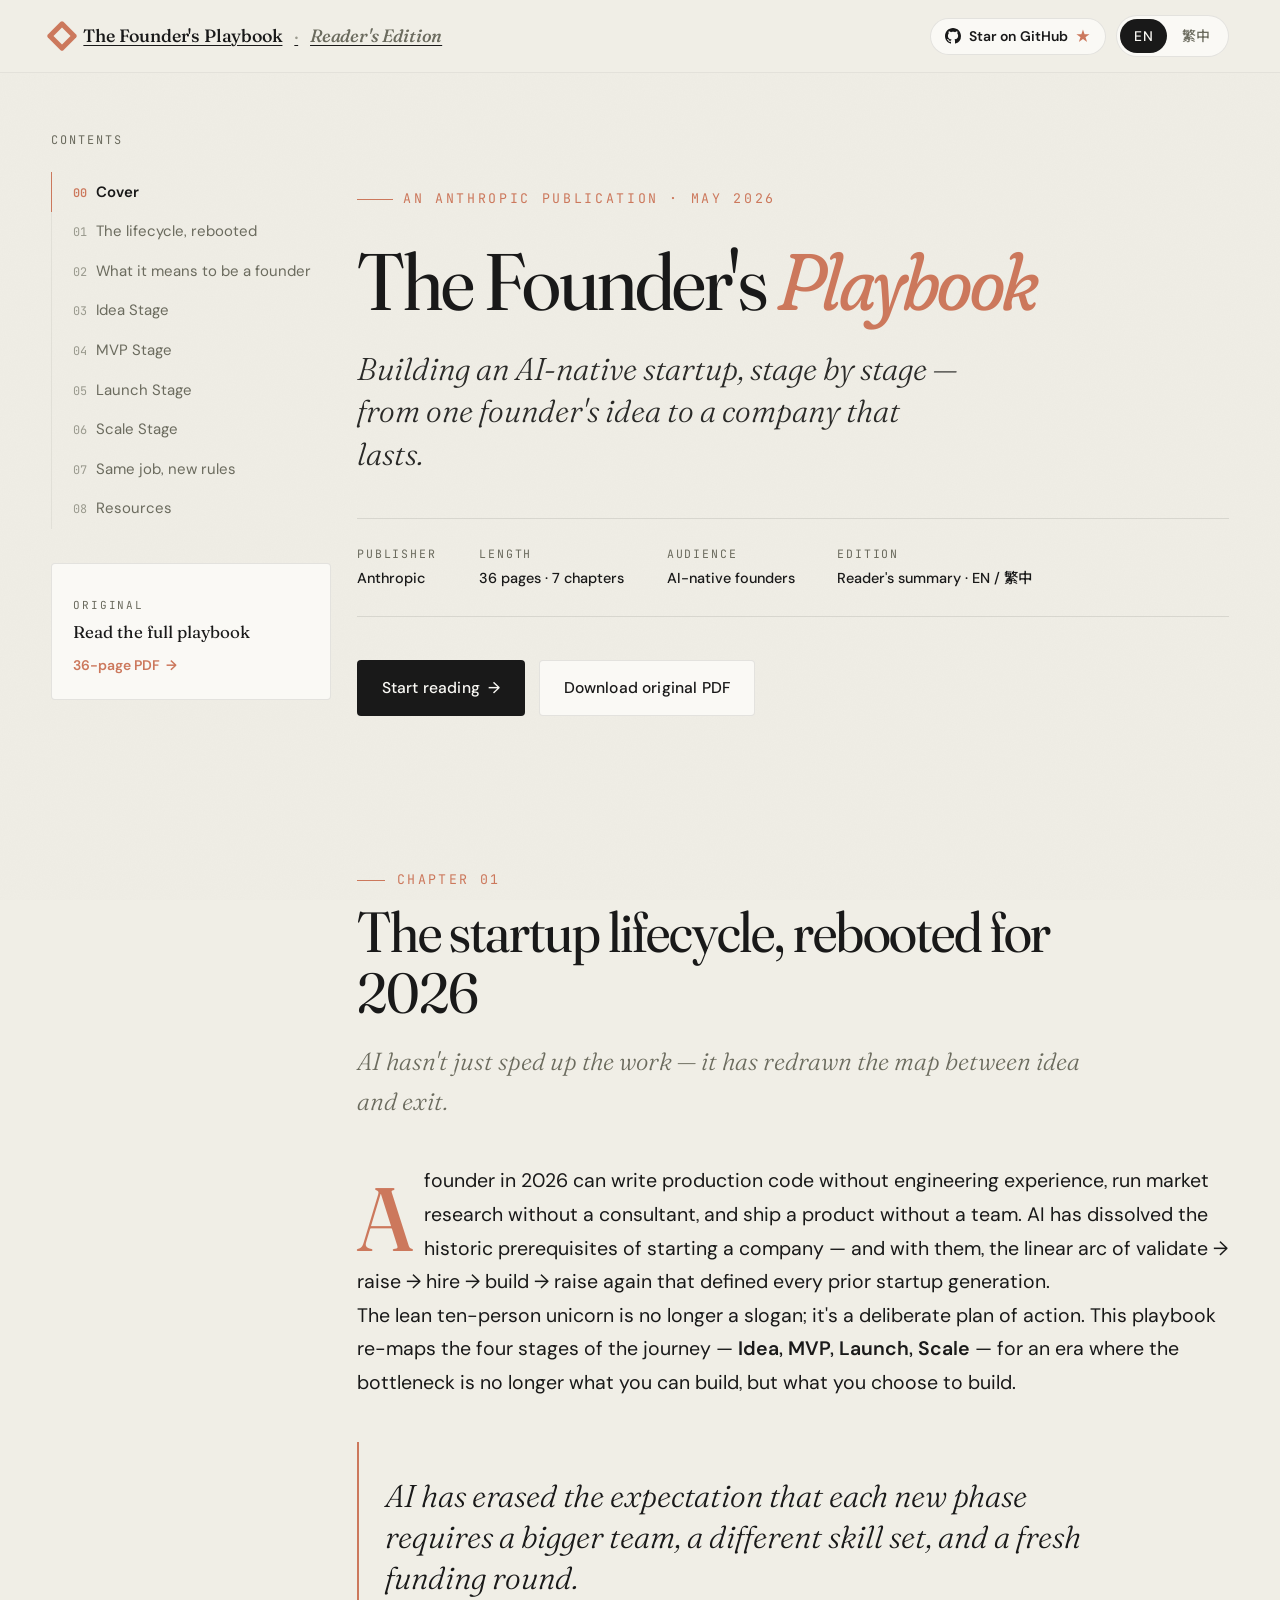
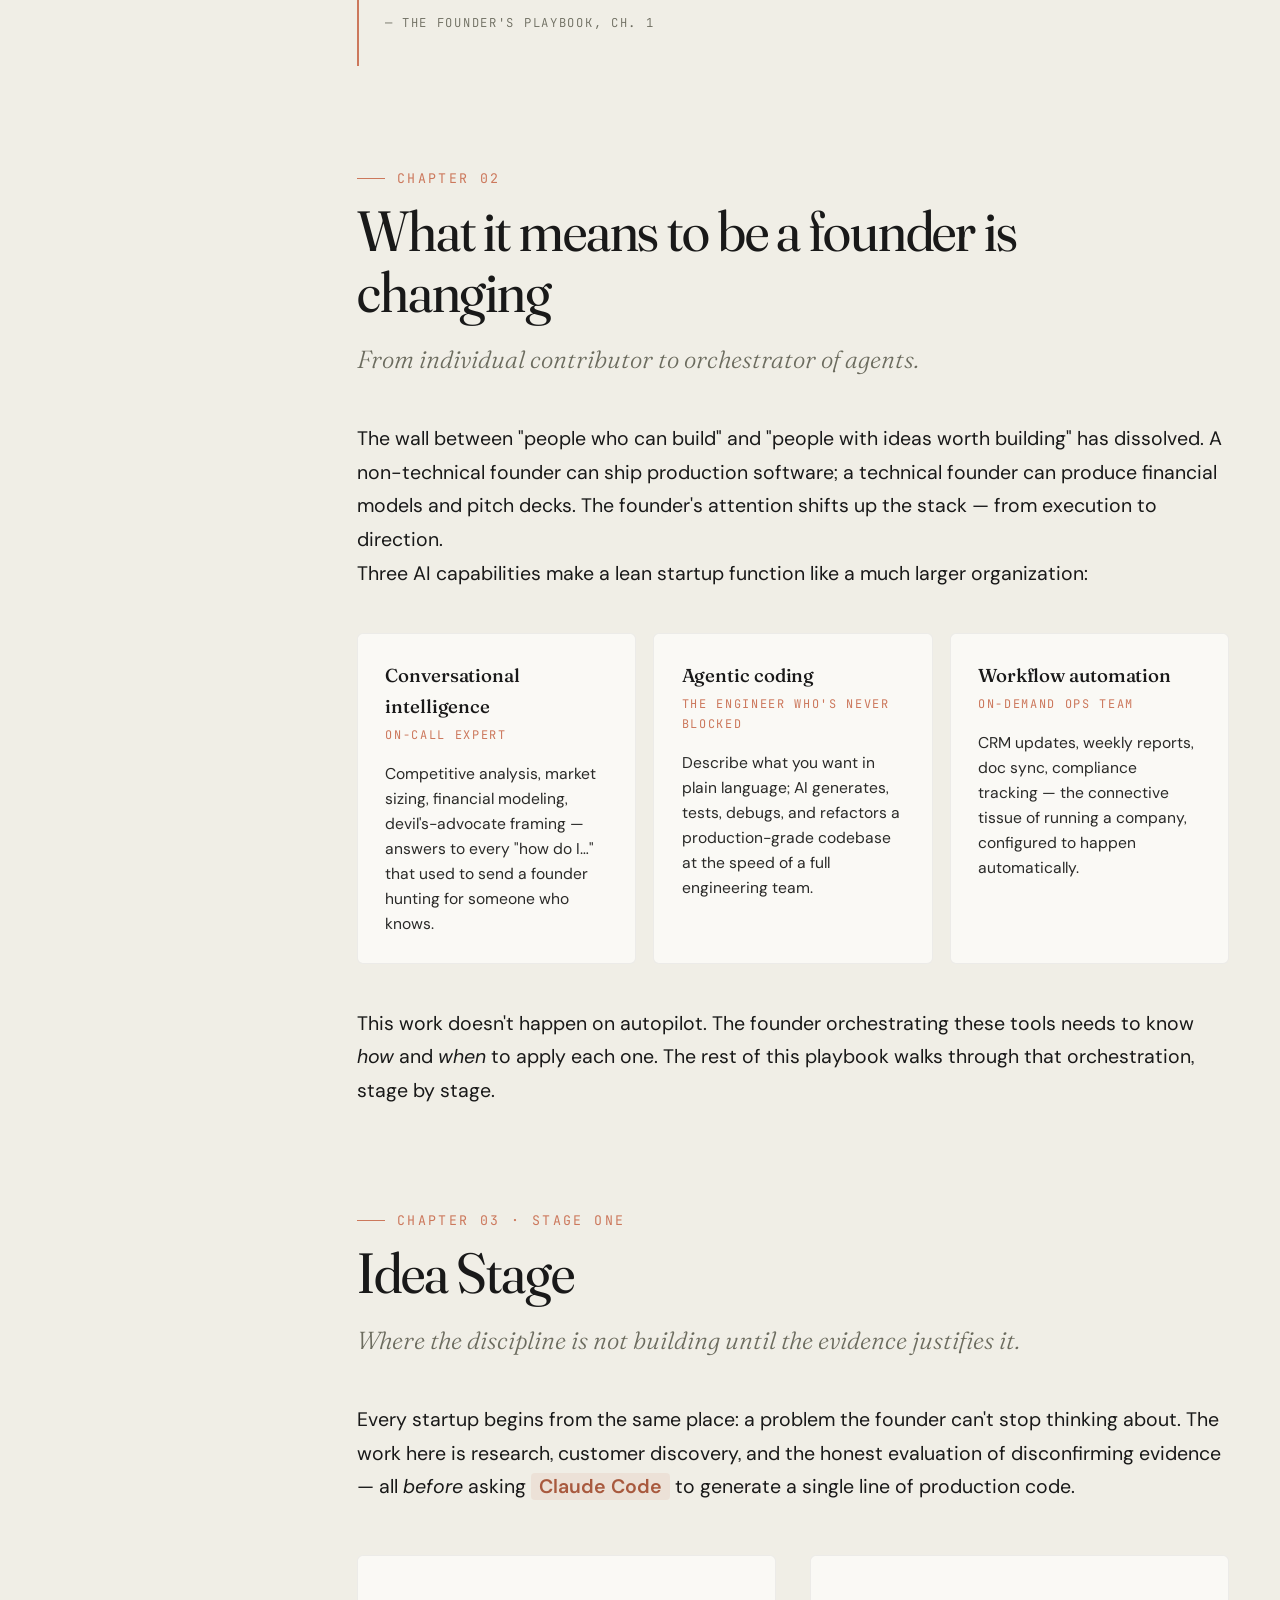
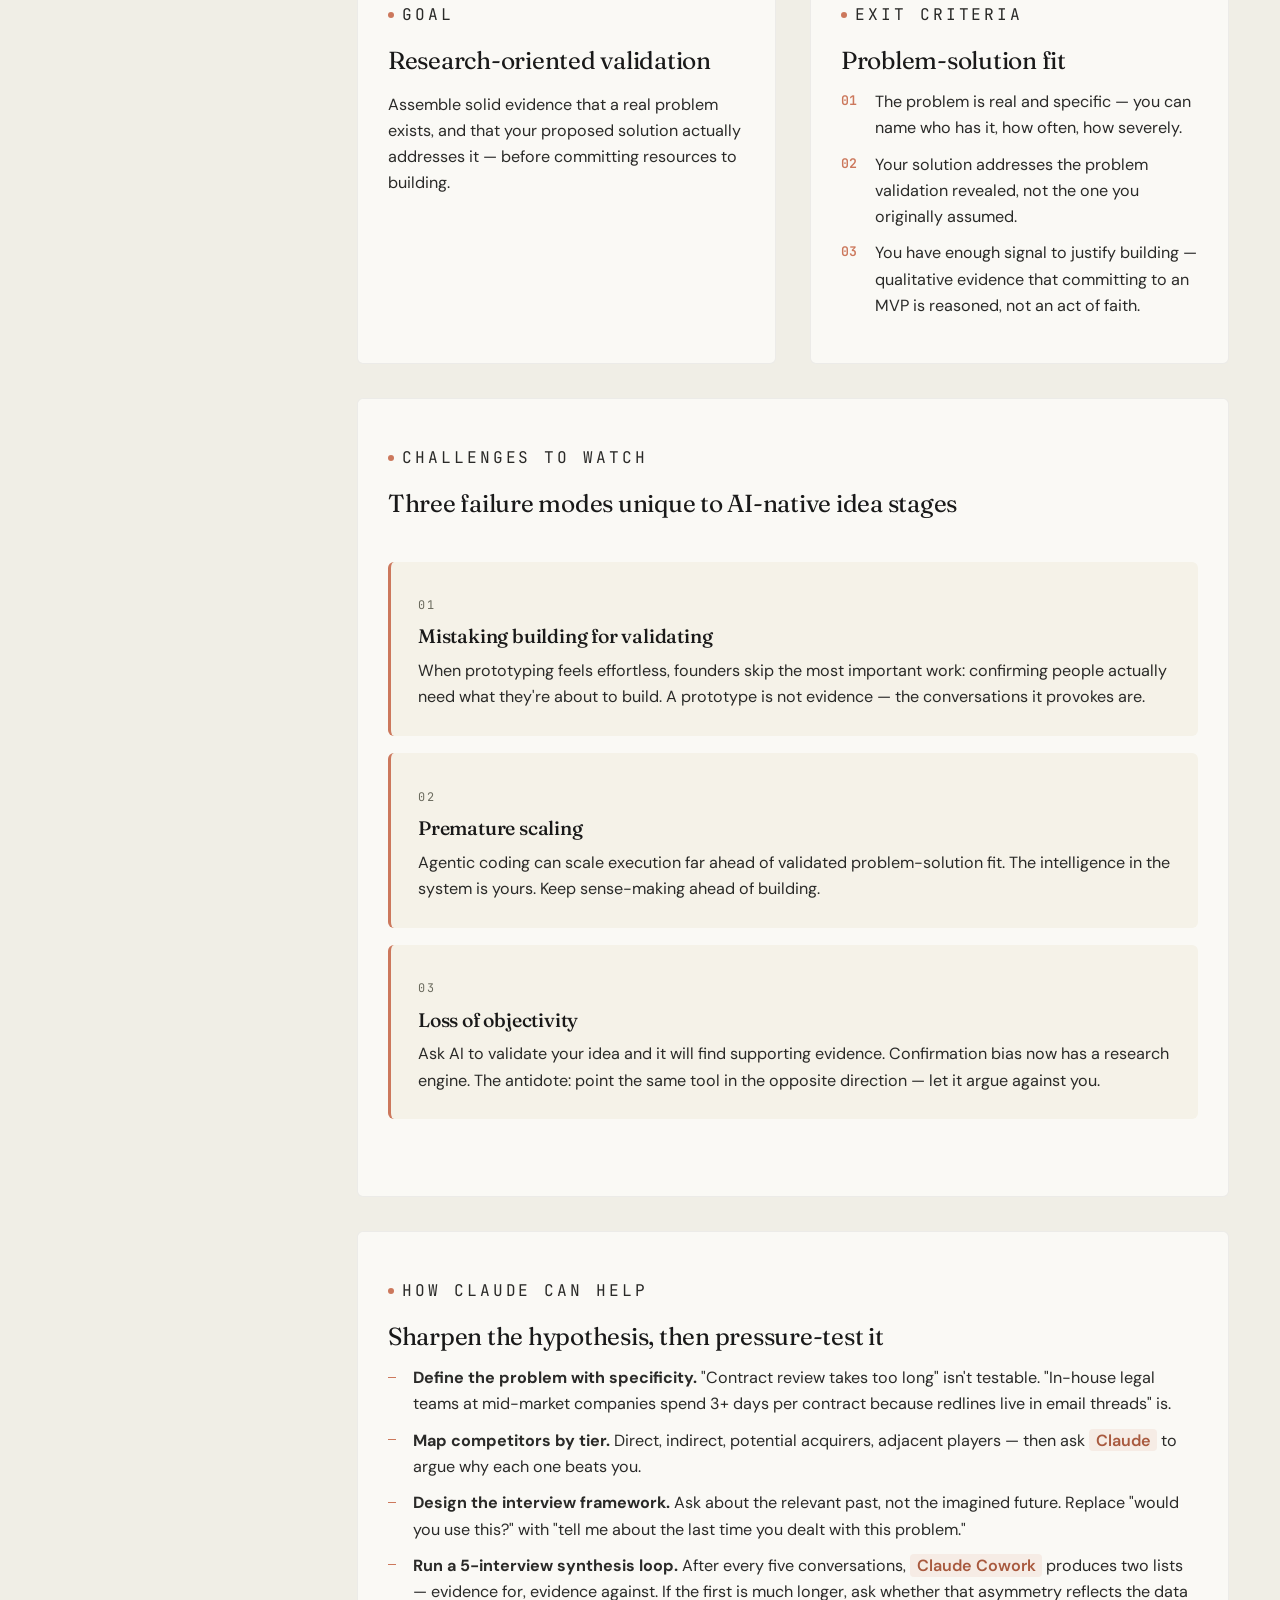
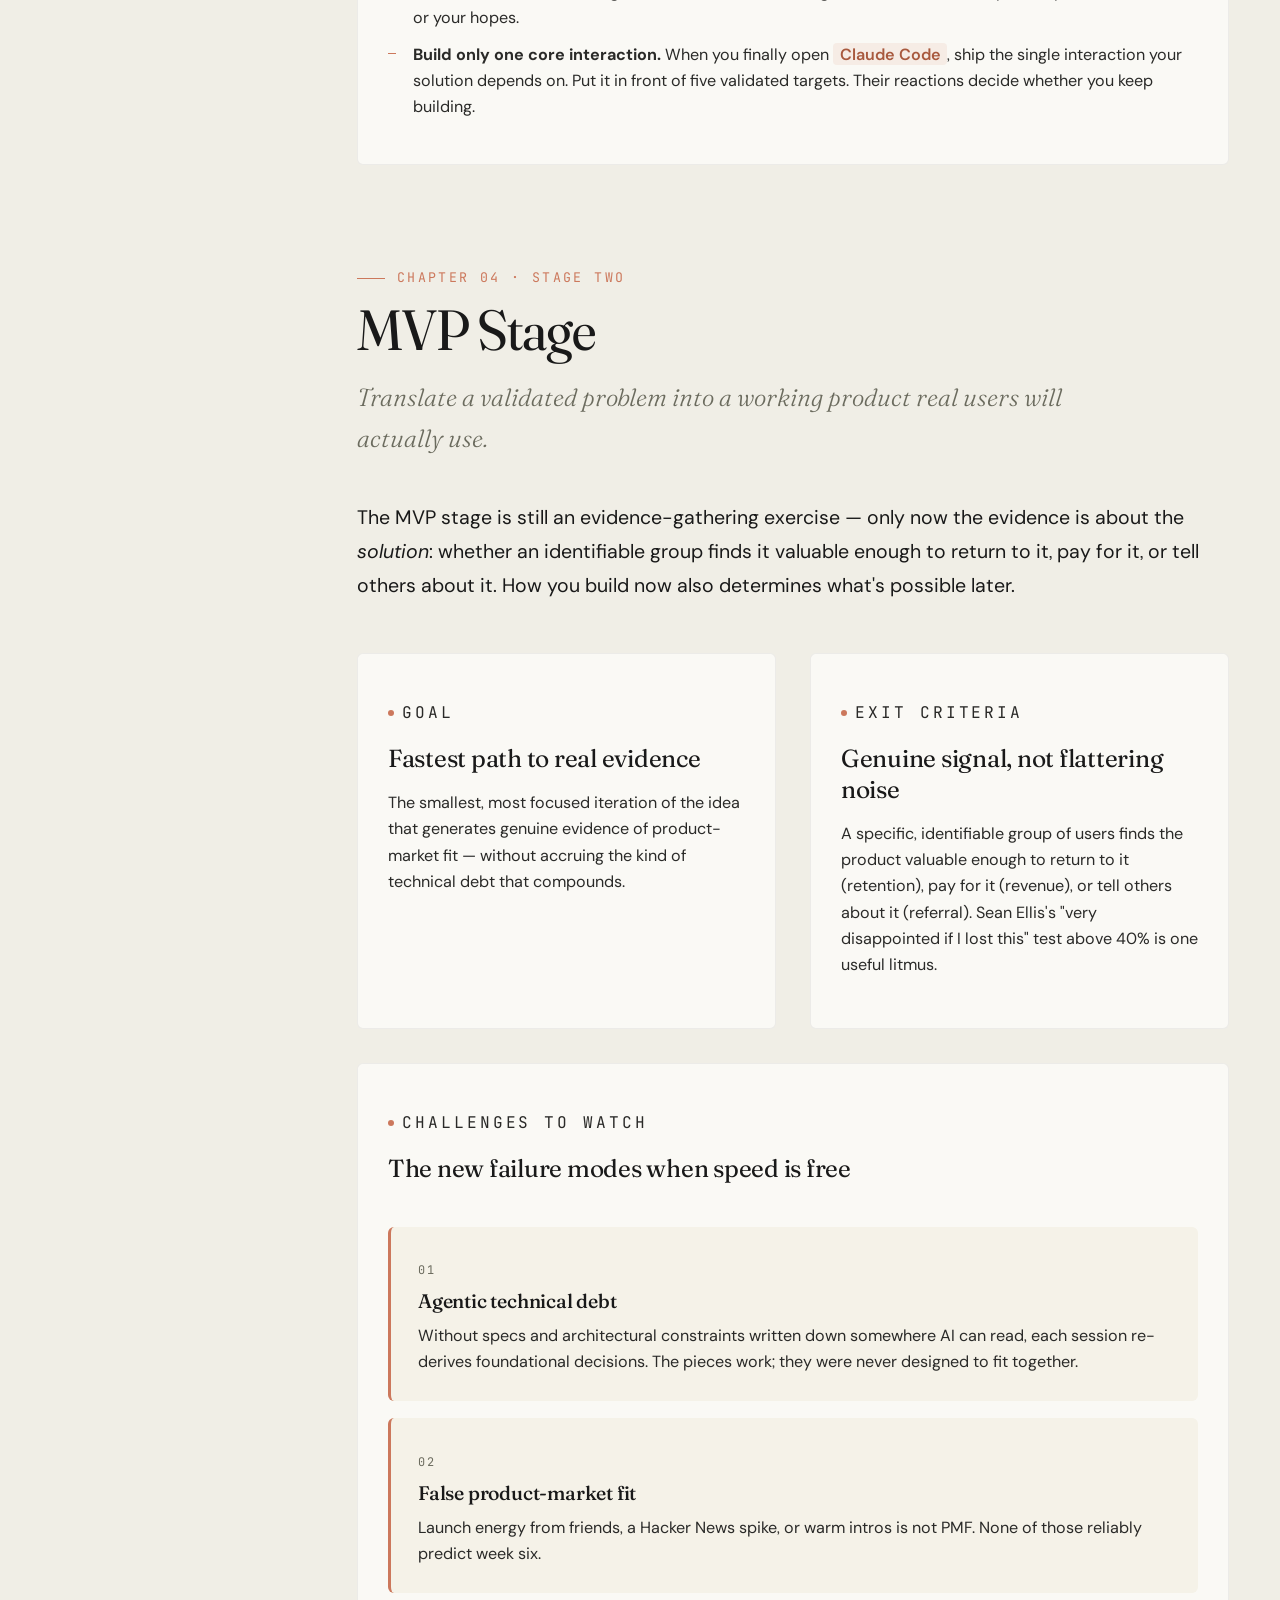
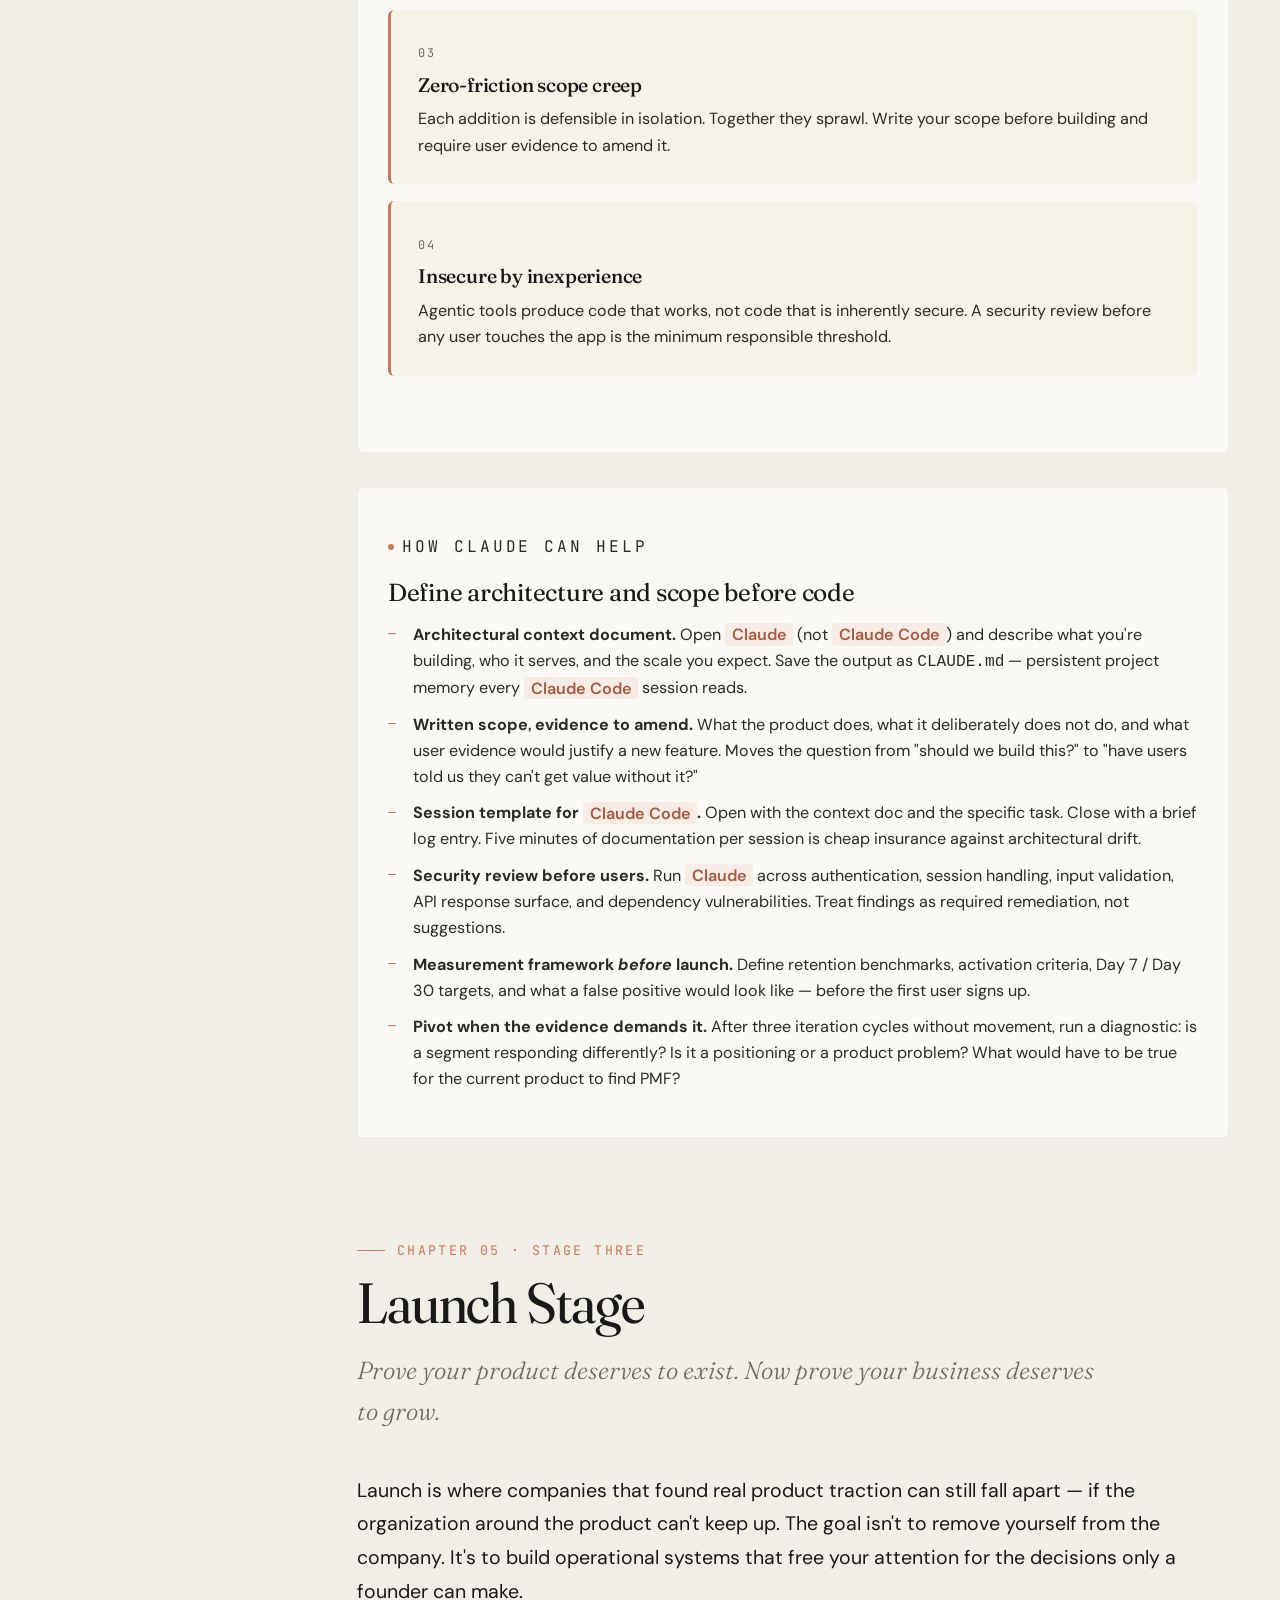
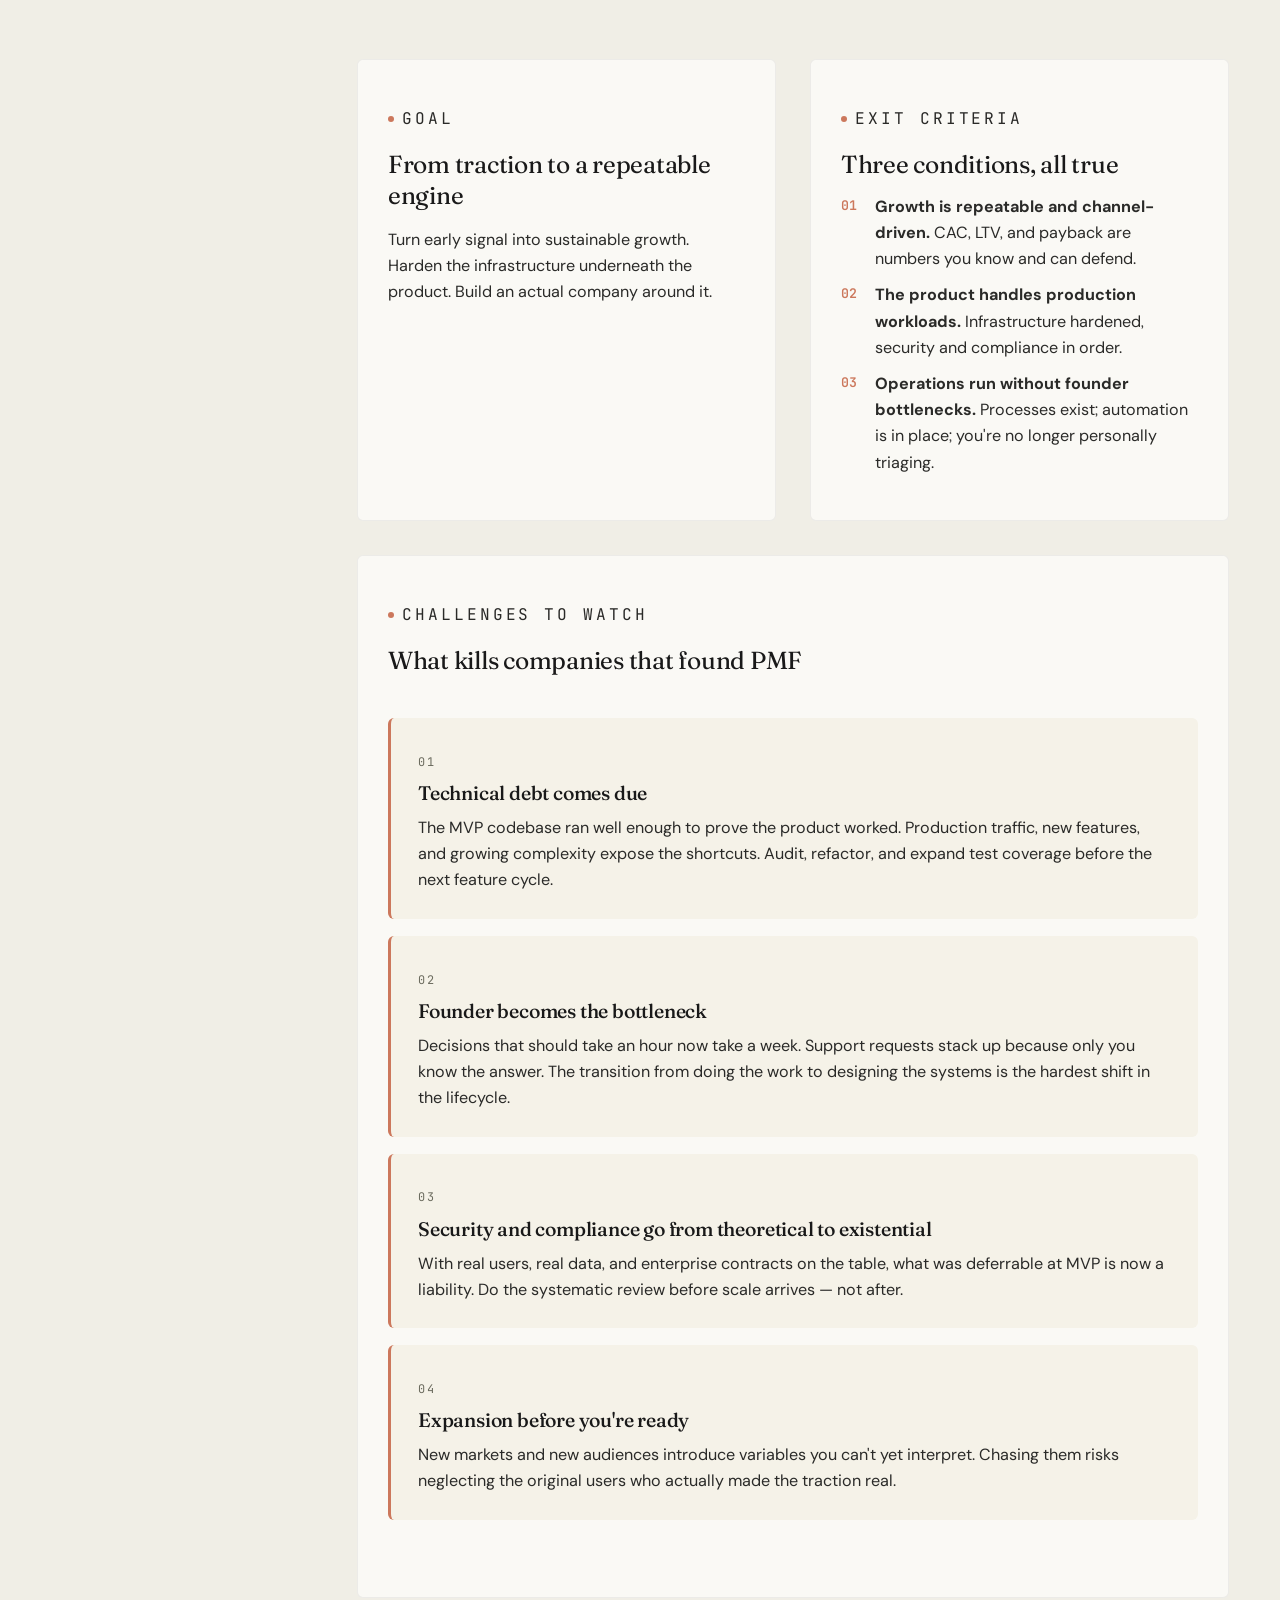
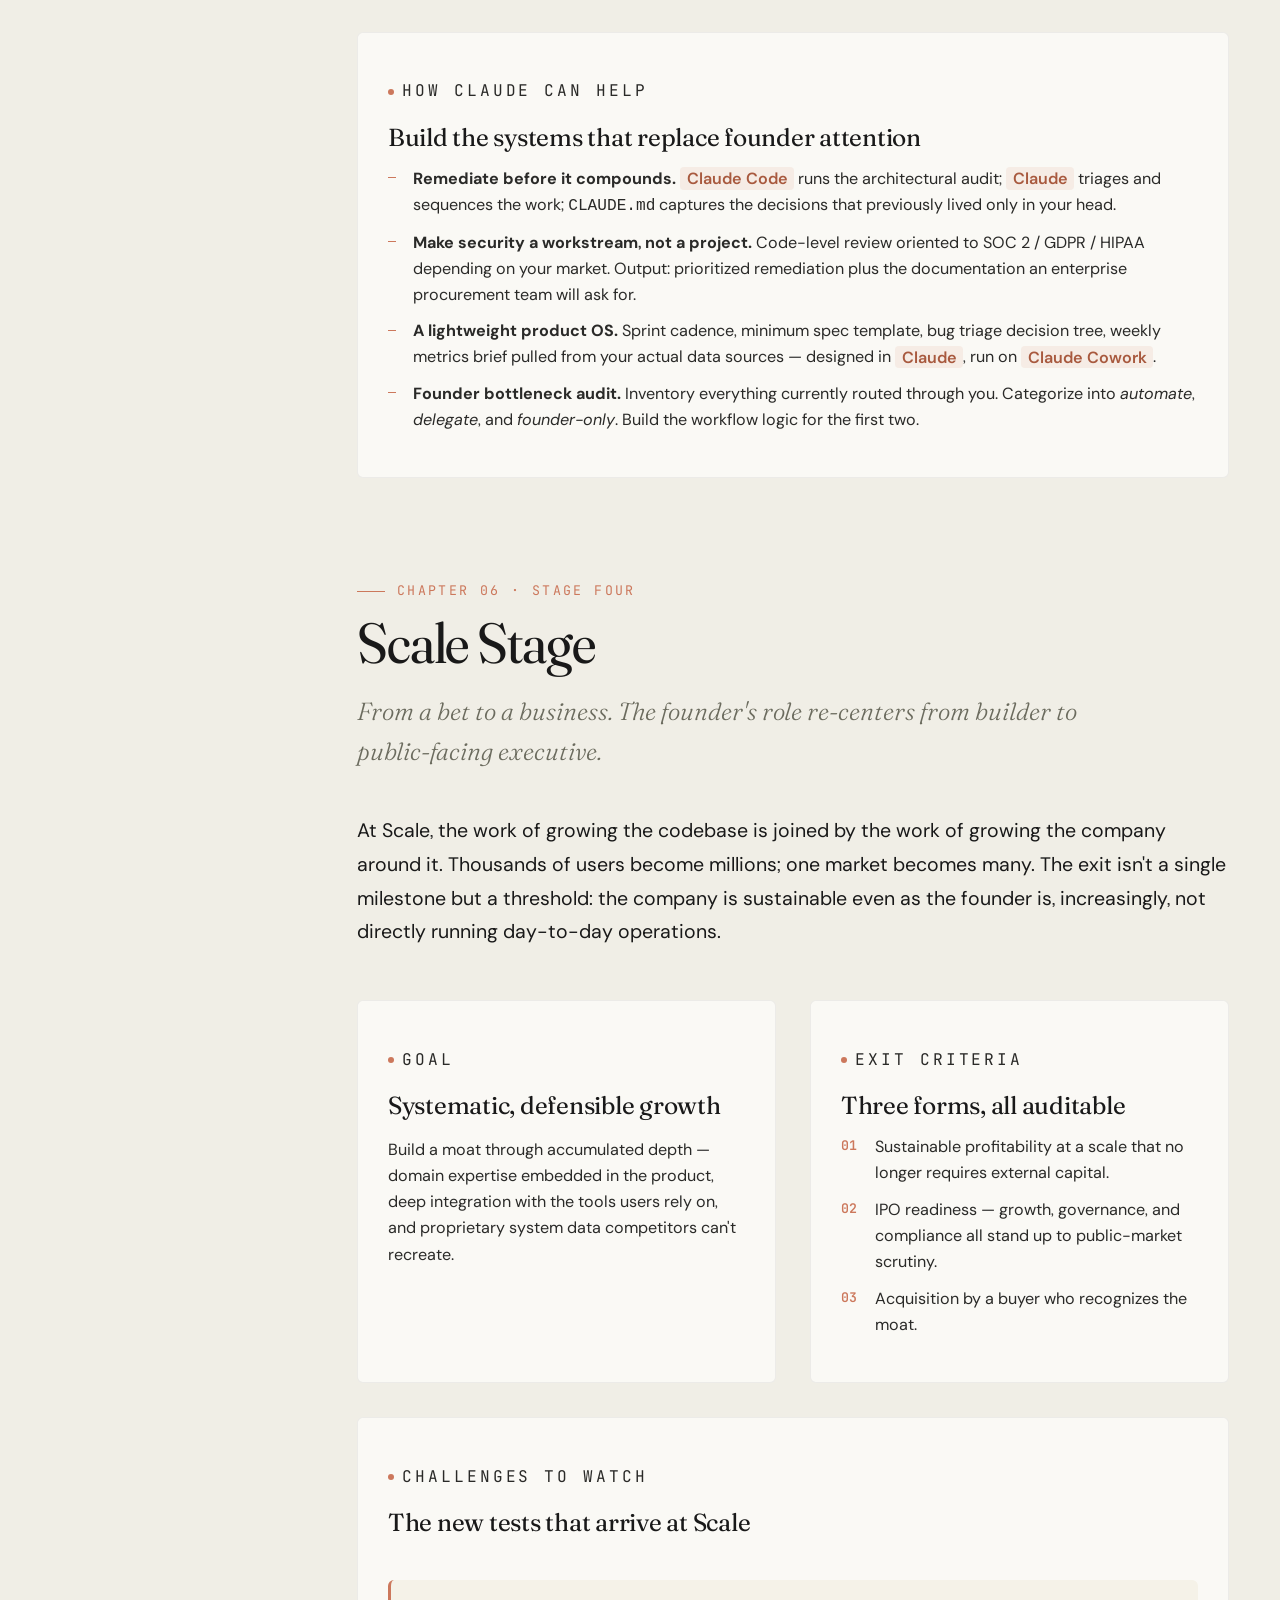
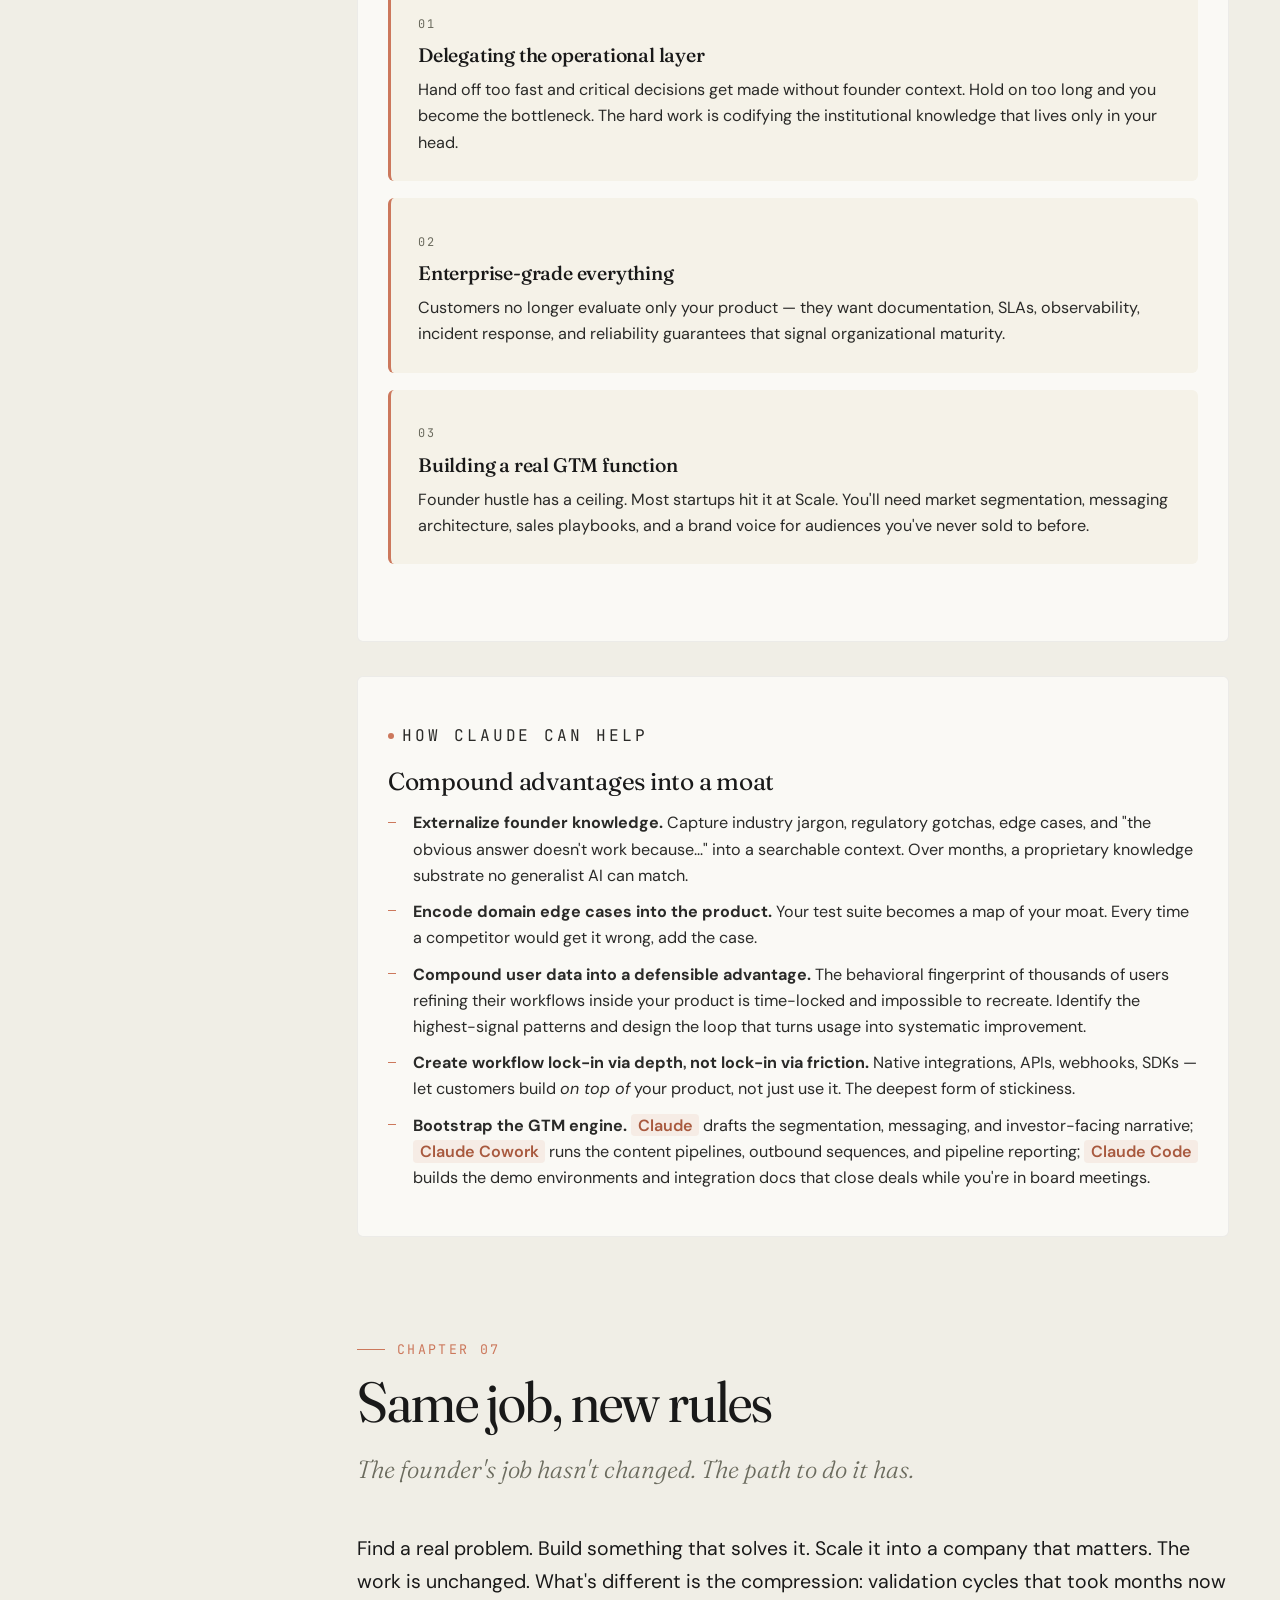
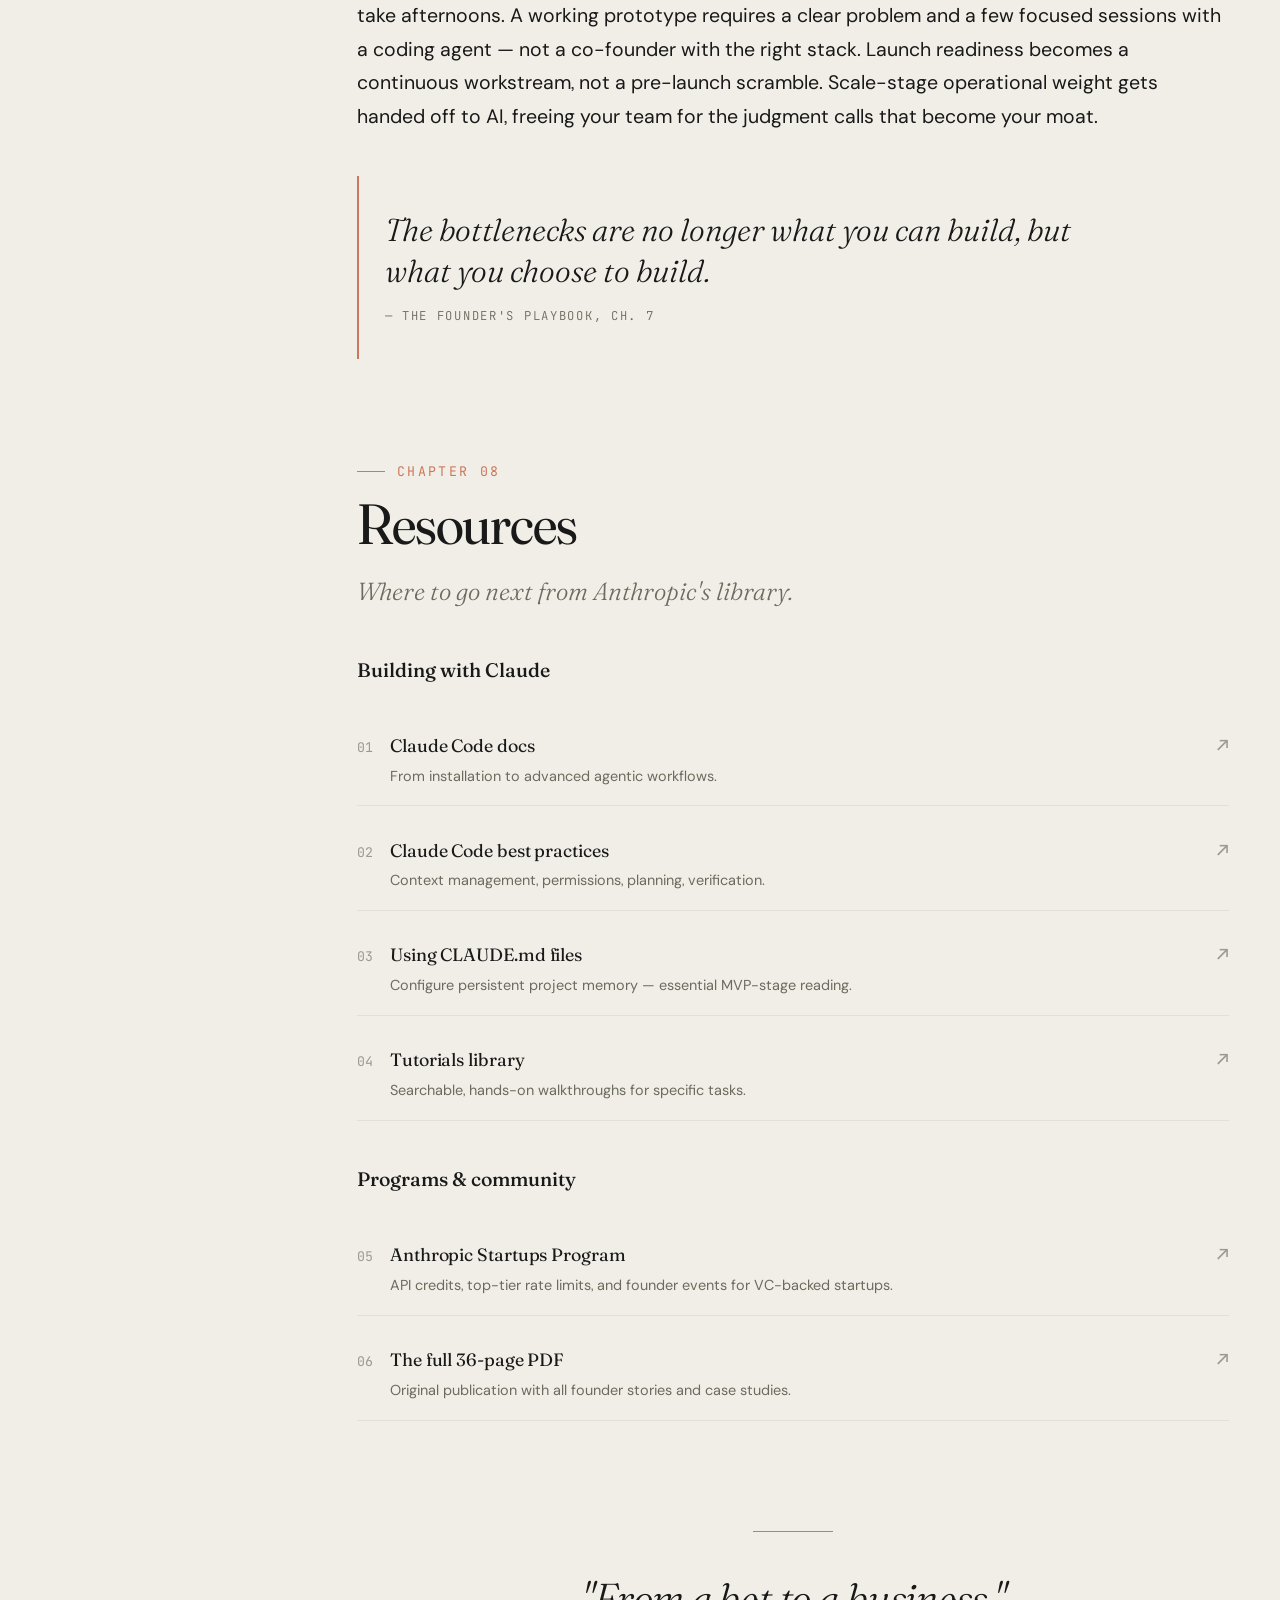
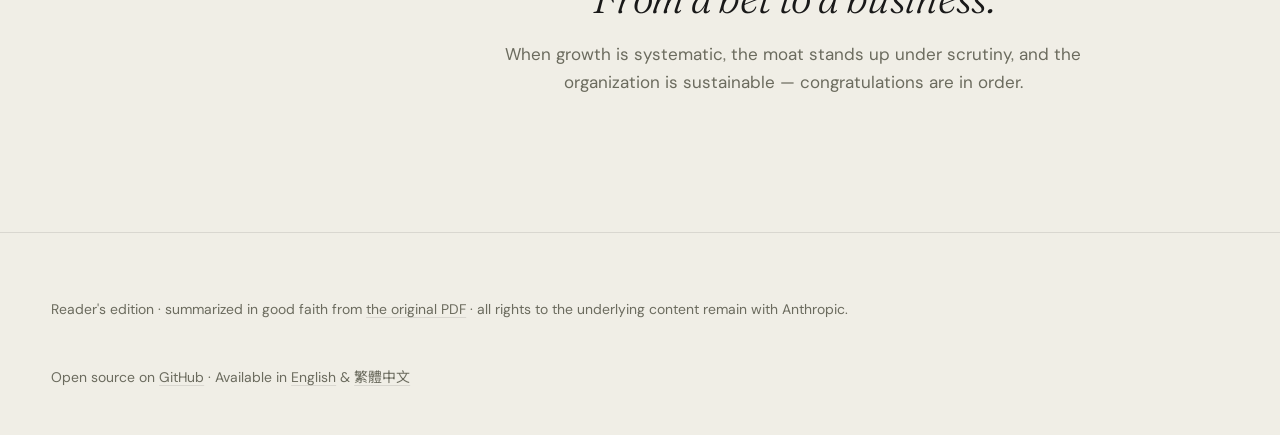
==== commit cbf66d0f: "fix: restore English root index.html clobbered during commit split The root index.html was accidenta" ====
--- a/index.html
+++ b/index.html
@@ -1,17 +1,17 @@
 <!DOCTYPE html>
-<html lang="zh-Hant">
+<html lang="en">
 <head>
 <meta charset="UTF-8">
 <meta name="viewport" content="width=device-width, initial-scale=1">
-<title>創辦人的行動手冊 · 精華導讀版</title>
-<meta name="description" content="Anthropic《創辦人的行動手冊》雙語精華導讀版——一份橫跨構想、MVP、上線到規模化四大階段，專為 AI 原生新創而寫的階段地圖。">
-<meta property="og:title" content="創辦人的行動手冊 · 精華導讀版">
-<meta property="og:description" content="Anthropic 為 AI 原生創辦人撰寫的行動手冊，編輯精華導讀版。">
+<title>The Founder's Playbook · Reader's Edition</title>
+<meta name="description" content="A bilingual reader's edition of Anthropic's The Founder's Playbook — a guide to building an AI-native startup across the Idea, MVP, Launch, and Scale stages.">
+<meta property="og:title" content="The Founder's Playbook · Reader's Edition">
+<meta property="og:description" content="An editorial reader's edition of Anthropic's playbook for AI-native founders.">
 <meta property="og:type" content="article">
 <link rel="preconnect" href="https://fonts.googleapis.com">
 <link rel="preconnect" href="https://fonts.gstatic.com" crossorigin>
 <link href="https://fonts.googleapis.com/css2?family=Fraunces:ital,opsz,wght,SOFT@0,9..144,300..600,30..100;1,9..144,300..600,30..100&family=DM+Sans:wght@300;400;500;600;700&family=JetBrains+Mono:wght@400;500&family=Noto+Serif+TC:wght@300;400;500;700&family=Noto+Sans+TC:wght@300;400;500;700&display=swap" rel="stylesheet">
-<link rel="stylesheet" href="../assets/styles.css">
+<link rel="stylesheet" href="assets/styles.css">
 <link rel="icon" href="data:image/svg+xml,%3Csvg xmlns='http://www.w3.org/2000/svg' viewBox='0 0 16 16'%3E%3Crect width='10' height='10' x='3' y='3' fill='%23CC785C' transform='rotate(45 8 8)'/%3E%3Crect width='4' height='4' x='6' y='6' fill='%23F0EEE6' transform='rotate(45 8 8)'/%3E%3C/svg%3E">
 </head>
 <body>
@@ -20,22 +20,22 @@
 
 <header class="site-header">
   <div class="site-header__inner">
-    <a class="brand" href="#cover" aria-label="創辦人的行動手冊首頁">
+    <a class="brand" href="#cover" aria-label="The Founder's Playbook home">
       <span class="brand__mark" aria-hidden="true"></span>
-      <span>創辦人的行動手冊</span>
+      <span>The Founder's Playbook</span>
       <span class="brand__sep">·</span>
-      <span class="brand__sub">精華導讀版</span>
+      <span class="brand__sub">Reader's Edition</span>
     </a>
     <div class="site-header__actions">
-      <a class="ghstar" href="https://github.com/tingwei161803/anthropic-the-founder-playbook" target="_blank" rel="noopener" aria-label="到 GitHub 為這個專案按星星">
+      <a class="ghstar" href="https://github.com/tingwei161803/anthropic-the-founder-playbook" target="_blank" rel="noopener" aria-label="Star this project on GitHub">
         <svg class="ghstar__logo" viewBox="0 0 16 16" aria-hidden="true" fill="currentColor"><path d="M8 0C3.58 0 0 3.58 0 8c0 3.54 2.29 6.53 5.47 7.59.4.07.55-.17.55-.38 0-.19-.01-.82-.01-1.49-2.01.37-2.53-.49-2.69-.94-.09-.23-.48-.94-.82-1.13-.28-.15-.68-.52-.01-.53.63-.01 1.08.58 1.23.82.72 1.21 1.87.87 2.33.66.07-.52.28-.87.51-1.07-1.78-.2-3.64-.89-3.64-3.95 0-.87.31-1.59.82-2.15-.08-.2-.36-1.02.08-2.12 0 0 .67-.21 2.2.82.64-.18 1.32-.27 2-.27.68 0 1.36.09 2 .27 1.53-1.04 2.2-.82 2.2-.82.44 1.1.16 1.92.08 2.12.51.56.82 1.27.82 2.15 0 3.07-1.87 3.75-3.65 3.95.29.25.54.73.54 1.48 0 1.07-.01 1.93-.01 2.2 0 .21.15.46.55.38A8.013 8.013 0 0016 8c0-4.42-3.58-8-8-8z"></path></svg>
-        <span class="ghstar__text">給顆星</span>
+        <span class="ghstar__text">Star on GitHub</span>
         <span class="ghstar__star" aria-hidden="true">★</span>
         <span class="ghstar__count" hidden></span>
       </a>
-      <nav class="lang-switch" aria-label="語言">
-        <a href="../" data-lang-link>EN</a>
-        <a href="./" aria-current="true">繁中</a>
+      <nav class="lang-switch" aria-label="Language">
+        <a href="./" aria-current="true">EN</a>
+        <a href="./zh-Hant/" data-lang-link>繁中</a>
       </nav>
     </div>
   </div>
@@ -44,26 +44,26 @@
 <div class="layout">
 
   <!-- ============ TOC ============ -->
-  <aside class="toc" aria-label="目錄">
-    <button class="toc__toggle" type="button">目錄</button>
+  <aside class="toc" aria-label="Contents">
+    <button class="toc__toggle" type="button">Contents</button>
     <div class="toc__panel">
-      <p class="toc__label">目錄</p>
+      <p class="toc__label">Contents</p>
       <ol class="toc__list">
-        <li class="toc__item" data-target="cover"><a href="#cover"><span class="toc__num">00</span>封面</a></li>
-        <li class="toc__item" data-target="ch01"><a href="#ch01"><span class="toc__num">01</span>生命週期，重啟版</a></li>
-        <li class="toc__item" data-target="ch02"><a href="#ch02"><span class="toc__num">02</span>創辦人的定義正在改變</a></li>
-        <li class="toc__item" data-target="ch03"><a href="#ch03"><span class="toc__num">03</span>構想階段</a></li>
-        <li class="toc__item" data-target="ch04"><a href="#ch04"><span class="toc__num">04</span>MVP 階段</a></li>
-        <li class="toc__item" data-target="ch05"><a href="#ch05"><span class="toc__num">05</span>上線階段</a></li>
-        <li class="toc__item" data-target="ch06"><a href="#ch06"><span class="toc__num">06</span>規模化階段</a></li>
-        <li class="toc__item" data-target="ch07"><a href="#ch07"><span class="toc__num">07</span>工作未變，規則已改</a></li>
-        <li class="toc__item" data-target="resources"><a href="#resources"><span class="toc__num">08</span>延伸資源</a></li>
+        <li class="toc__item" data-target="cover"><a href="#cover"><span class="toc__num">00</span>Cover</a></li>
+        <li class="toc__item" data-target="ch01"><a href="#ch01"><span class="toc__num">01</span>The lifecycle, rebooted</a></li>
+        <li class="toc__item" data-target="ch02"><a href="#ch02"><span class="toc__num">02</span>What it means to be a founder</a></li>
+        <li class="toc__item" data-target="ch03"><a href="#ch03"><span class="toc__num">03</span>Idea Stage</a></li>
+        <li class="toc__item" data-target="ch04"><a href="#ch04"><span class="toc__num">04</span>MVP Stage</a></li>
+        <li class="toc__item" data-target="ch05"><a href="#ch05"><span class="toc__num">05</span>Launch Stage</a></li>
+        <li class="toc__item" data-target="ch06"><a href="#ch06"><span class="toc__num">06</span>Scale Stage</a></li>
+        <li class="toc__item" data-target="ch07"><a href="#ch07"><span class="toc__num">07</span>Same job, new rules</a></li>
+        <li class="toc__item" data-target="resources"><a href="#resources"><span class="toc__num">08</span>Resources</a></li>
       </ol>
 
       <div class="toc__cta">
-        <p class="toc__cta-label">原文</p>
-        <p class="toc__cta-title">閱讀完整版手冊</p>
-        <a class="toc__cta-link" href="https://cdn.prod.website-files.com/6889473510b50328dbb70ae6/69fe2a55b93bb0732b1fe33c_The-Founders-Playbook-05062026_v3%20(1).pdf" target="_blank" rel="noopener">36 頁 PDF</a>
+        <p class="toc__cta-label">Original</p>
+        <p class="toc__cta-title">Read the full playbook</p>
+        <a class="toc__cta-link" href="https://cdn.prod.website-files.com/6889473510b50328dbb70ae6/69fe2a55b93bb0732b1fe33c_The-Founders-Playbook-05062026_v3%20(1).pdf" target="_blank" rel="noopener">36-page PDF</a>
       </div>
     </div>
   </aside>
@@ -73,35 +73,35 @@
 
     <!-- ====== Cover / Hero ====== -->
     <section class="section hero" id="cover">
-      <p class="hero__eyebrow">Anthropic 出版 · 2026 年 5 月</p>
-      <h1 class="hero__title">創辦人的<em>行動手冊</em></h1>
-      <p class="hero__lede">從一個構想到一家持久的公司——AI 原生新創一路上的階段地圖。</p>
+      <p class="hero__eyebrow">An Anthropic Publication · May 2026</p>
+      <h1 class="hero__title">The Founder's <em>Playbook</em></h1>
+      <p class="hero__lede">Building an AI-native startup, stage by stage — from one founder's idea to a company that lasts.</p>
 
       <div class="hero__meta">
         <div class="hero__meta-item">
-          <span class="hero__meta-label">出版者</span>
+          <span class="hero__meta-label">Publisher</span>
           <span class="hero__meta-value">Anthropic</span>
         </div>
         <div class="hero__meta-item">
-          <span class="hero__meta-label">篇幅</span>
-          <span class="hero__meta-value">36 頁 · 7 章</span>
+          <span class="hero__meta-label">Length</span>
+          <span class="hero__meta-value">36 pages · 7 chapters</span>
         </div>
         <div class="hero__meta-item">
-          <span class="hero__meta-label">適讀對象</span>
-          <span class="hero__meta-value">AI 原生創辦人</span>
+          <span class="hero__meta-label">Audience</span>
+          <span class="hero__meta-value">AI-native founders</span>
         </div>
         <div class="hero__meta-item">
-          <span class="hero__meta-label">版本</span>
-          <span class="hero__meta-value">精華導讀版 · EN / 繁中</span>
+          <span class="hero__meta-label">Edition</span>
+          <span class="hero__meta-value">Reader's summary · EN / 繁中</span>
         </div>
       </div>
 
       <div class="hero__actions">
         <a class="btn btn--primary" href="#ch01">
-          開始閱讀 <span class="btn__arrow">→</span>
+          Start reading <span class="btn__arrow">→</span>
         </a>
         <a class="btn btn--secondary" href="https://cdn.prod.website-files.com/6889473510b50328dbb70ae6/69fe2a55b93bb0732b1fe33c_The-Founders-Playbook-05062026_v3%20(1).pdf" target="_blank" rel="noopener">
-          下載原文 PDF
+          Download original PDF
         </a>
       </div>
     </section>
@@ -109,118 +109,118 @@
     <!-- ====== Chapter 1 ====== -->
     <section class="section" id="ch01">
       <header class="chapter__head">
-        <span class="chapter__num">第 01 章</span>
-        <h2 class="chapter__title">新創公司的生命週期：2026 重啟版</h2>
-        <p class="chapter__sub">AI 不只是加速了工作——它重新繪製了從構想到退場之間的整張地圖。</p>
-      </header>
-
-      <div class="prose">
-        <p class="dropcap">2026 年的創辦人可以在沒有工程背景的情況下寫出正式上線的程式碼，不用顧問也能完成市場研究，沒有團隊也能讓產品問世。AI 已經消解了「開公司」這件事過去所有的門檻——連帶讓那條曾經定義整個世代新創的線性路徑：驗證 → 募資 → 招聘 → 開發 → 再募資，徹底失效。</p>
-        <p>「精實的十人獨角獸」不再只是口號，而是一份可以被執行的計畫。本手冊將為一個全新的時代重新描繪這段旅程的四個階段——<strong>構想、MVP、上線、規模化</strong>——在這個時代，瓶頸不再是你能蓋出什麼，而是你選擇蓋什麼。</p>
+        <span class="chapter__num">Chapter 01</span>
+        <h2 class="chapter__title">The startup lifecycle, rebooted for 2026</h2>
+        <p class="chapter__sub">AI hasn't just sped up the work — it has redrawn the map between idea and exit.</p>
+      </header>
+
+      <div class="prose">
+        <p class="dropcap">A founder in 2026 can write production code without engineering experience, run market research without a consultant, and ship a product without a team. AI has dissolved the historic prerequisites of starting a company — and with them, the linear arc of validate → raise → hire → build → raise again that defined every prior startup generation.</p>
+        <p>The lean ten-person unicorn is no longer a slogan; it's a deliberate plan of action. This playbook re-maps the four stages of the journey — <strong>Idea, MVP, Launch, Scale</strong> — for an era where the bottleneck is no longer what you can build, but what you choose to build.</p>
       </div>
 
       <blockquote class="pullquote">
-        AI 抹去了一個過去理所當然的預設：每進入一個新階段，就需要更大的團隊、更不一樣的技能組合、以及全新一輪的資金。
-        <span class="pullquote__attr">— 創辦人的行動手冊，第 1 章</span>
+        AI has erased the expectation that each new phase requires a bigger team, a different skill set, and a fresh funding round.
+        <span class="pullquote__attr">— The Founder's Playbook, Ch. 1</span>
       </blockquote>
     </section>
 
     <!-- ====== Chapter 2 ====== -->
     <section class="section" id="ch02">
       <header class="chapter__head">
-        <span class="chapter__num">第 02 章</span>
-        <h2 class="chapter__title">「創辦人」這份工作，定義正在改變</h2>
-        <p class="chapter__sub">從一名實作者，蛻變為調度多個代理的指揮者。</p>
-      </header>
-
-      <div class="prose">
-        <p>「會寫東西的人」與「擁有值得做的想法的人」之間那道牆，已經被拆掉了。非技術背景的創辦人可以寫出正式上線的軟體；技術背景的創辦人也能產出財務模型與募資簡報。創辦人的注意力，正在從執行層往上挪——挪向方向感與判斷力。</p>
-        <p>三項 AI 能力，足以讓一家精實新創運轉得像一家規模大上許多的組織：</p>
+        <span class="chapter__num">Chapter 02</span>
+        <h2 class="chapter__title">What it means to be a founder is changing</h2>
+        <p class="chapter__sub">From individual contributor to orchestrator of agents.</p>
+      </header>
+
+      <div class="prose">
+        <p>The wall between "people who can build" and "people with ideas worth building" has dissolved. A non-technical founder can ship production software; a technical founder can produce financial models and pitch decks. The founder's attention shifts up the stack — from execution to direction.</p>
+        <p>Three AI capabilities make a lean startup function like a much larger organization:</p>
       </div>
 
       <div class="tools">
         <article class="tool">
-          <h3 class="tool__name">對話式智能</h3>
-          <span class="tool__when">隨叫隨到的專家</span>
-          <p class="tool__desc">競爭分析、市場規模、財務建模、唱反調的思辨——所有過去得四處打聽「該怎麼辦？」的問題，現在都有答案。</p>
+          <h3 class="tool__name">Conversational intelligence</h3>
+          <span class="tool__when">On-call expert</span>
+          <p class="tool__desc">Competitive analysis, market sizing, financial modeling, devil's-advocate framing — answers to every "how do I…" that used to send a founder hunting for someone who knows.</p>
         </article>
         <article class="tool">
-          <h3 class="tool__name">代理式編碼</h3>
-          <span class="tool__when">永遠不會被卡住的工程師</span>
-          <p class="tool__desc">用自然語言描述你想要的東西，AI 就能以一整支工程團隊的速度生成、測試、除錯並重構出可上線的程式碼。</p>
+          <h3 class="tool__name">Agentic coding</h3>
+          <span class="tool__when">The engineer who's never blocked</span>
+          <p class="tool__desc">Describe what you want in plain language; AI generates, tests, debugs, and refactors a production-grade codebase at the speed of a full engineering team.</p>
         </article>
         <article class="tool">
-          <h3 class="tool__name">工作流自動化</h3>
-          <span class="tool__when">隨時待命的營運團隊</span>
-          <p class="tool__desc">CRM 更新、每週報表、文件同步、法遵追蹤——把一家公司運轉起來的所有結締組織，全部設定為自動發生。</p>
+          <h3 class="tool__name">Workflow automation</h3>
+          <span class="tool__when">On-demand ops team</span>
+          <p class="tool__desc">CRM updates, weekly reports, doc sync, compliance tracking — the connective tissue of running a company, configured to happen automatically.</p>
         </article>
       </div>
 
       <div class="prose">
-        <p>這些工作不會自動駕駛地完成。指揮這些工具的創辦人，必須知道<em>怎麼</em>用，以及<em>何時</em>該用哪一項。本手冊接下來的章節，將一階段一階段地走過這套指揮藝術。</p>
+        <p>This work doesn't happen on autopilot. The founder orchestrating these tools needs to know <em>how</em> and <em>when</em> to apply each one. The rest of this playbook walks through that orchestration, stage by stage.</p>
       </div>
     </section>
 
     <!-- ====== Chapter 3 — Idea ====== -->
     <section class="section" id="ch03">
       <header class="chapter__head">
-        <span class="chapter__num">第 03 章 · 階段一</span>
-        <h2 class="chapter__title">構想階段</h2>
-        <p class="chapter__sub">這個階段最重要的紀律，是<em>還不要</em>動手蓋——直到證據足以支持這麼做。</p>
-      </header>
-
-      <div class="prose">
-        <p>每一家新創都從同一個起點出發：一個讓創辦人念念不忘的問題。這個階段的工作是研究、客戶探索，以及誠實面對所有反向證據——這一切都應該<em>發生在</em>請 Claude Code 生成任何一行正式程式碼之前。</p>
+        <span class="chapter__num">Chapter 03 · Stage One</span>
+        <h2 class="chapter__title">Idea Stage</h2>
+        <p class="chapter__sub">Where the discipline is <em>not</em> building until the evidence justifies it.</p>
+      </header>
+
+      <div class="prose">
+        <p>Every startup begins from the same place: a problem the founder can't stop thinking about. The work here is research, customer discovery, and the honest evaluation of disconfirming evidence — all <em>before</em> asking Claude Code to generate a single line of production code.</p>
       </div>
 
       <div class="stage">
         <div class="stage__block">
-          <p class="stage__block-label">目標</p>
-          <h3>以研究為導向的驗證</h3>
-          <p>在投入資源開發之前，先收集到扎實的證據：一個真實的問題確實存在，而你提出的解法確實對應到這個問題。</p>
-        </div>
-
-        <div class="stage__block">
-          <p class="stage__block-label">離開條件</p>
-          <h3>問題—解法契合度</h3>
+          <p class="stage__block-label">Goal</p>
+          <h3>Research-oriented validation</h3>
+          <p>Assemble solid evidence that a real problem exists, and that your proposed solution actually addresses it — before committing resources to building.</p>
+        </div>
+
+        <div class="stage__block">
+          <p class="stage__block-label">Exit criteria</p>
+          <h3>Problem-solution fit</h3>
           <ol>
-            <li>問題真實且具體——你能說出誰會遇到、多常遇到、嚴重到什麼程度。</li>
-            <li>你的解法回應的是驗證過程中浮現的問題，而不是你最初假設的那個問題。</li>
-            <li>你已有足夠訊號支撐後續開發——這些質性證據讓「投入做 MVP」是一個理性判斷，而不是一場信仰之躍。</li>
+            <li>The problem is real and specific — you can name who has it, how often, how severely.</li>
+            <li>Your solution addresses the problem validation revealed, not the one you originally assumed.</li>
+            <li>You have enough signal to justify building — qualitative evidence that committing to an MVP is reasoned, not an act of faith.</li>
           </ol>
         </div>
 
         <div class="stage__block stage__block--wide">
-          <p class="stage__block-label">需留意的挑戰</p>
-          <h3>AI 原生構想階段特有的三種失敗模式</h3>
+          <p class="stage__block-label">Challenges to watch</p>
+          <h3>Three failure modes unique to AI-native idea stages</h3>
           <div class="challenges">
             <div class="challenge">
               <span class="challenge__num">01</span>
-              <h4 class="challenge__title">把「開發」誤當成「驗證」</h4>
-              <p class="challenge__body">當打造原型變得毫不費力，創辦人最容易跳過最重要的工作：確認真的有人需要你即將打造的東西。原型本身不是證據，圍繞著原型展開的對話才是。</p>
+              <h4 class="challenge__title">Mistaking building for validating</h4>
+              <p class="challenge__body">When prototyping feels effortless, founders skip the most important work: confirming people actually need what they're about to build. A prototype is not evidence — the conversations it provokes are.</p>
             </div>
             <div class="challenge">
               <span class="challenge__num">02</span>
-              <h4 class="challenge__title">過早規模化</h4>
-              <p class="challenge__body">代理式編碼可以讓執行能力遠遠超前於「已被驗證的問題—解法契合度」。系統裡的智慧，本質上仍是你自己的判斷。請確保「理解」走在「動工」之前。</p>
+              <h4 class="challenge__title">Premature scaling</h4>
+              <p class="challenge__body">Agentic coding can scale execution far ahead of validated problem-solution fit. The intelligence in the system is yours. Keep sense-making ahead of building.</p>
             </div>
             <div class="challenge">
               <span class="challenge__num">03</span>
-              <h4 class="challenge__title">失去客觀性</h4>
-              <p class="challenge__body">你請 AI 為你的點子背書，它就會找出支持的證據。確認偏誤從此擁有一台研究引擎。解方是：把同樣的工具反過來指向自己——讓它替你的反方辯護。</p>
+              <h4 class="challenge__title">Loss of objectivity</h4>
+              <p class="challenge__body">Ask AI to validate your idea and it will find supporting evidence. Confirmation bias now has a research engine. The antidote: point the same tool in the opposite direction — let it argue against you.</p>
             </div>
           </div>
         </div>
 
         <div class="stage__block stage__block--wide">
-          <p class="stage__block-label">Claude 如何協助</p>
-          <h3>把假設磨利，再對它施加壓力測試</h3>
+          <p class="stage__block-label">How Claude can help</p>
+          <h3>Sharpen the hypothesis, then pressure-test it</h3>
           <ul>
-            <li><strong>用足夠的具體性定義問題。</strong>「合約審查很耗時」沒辦法被檢驗。「中型企業的法務團隊每份合約要花 3 天以上，因為紅線修訂都散落在 email 串裡」才可以。</li>
-            <li><strong>分層描繪競爭對手。</strong>直接競品、間接競品、潛在收購方、鄰近領域玩家——接著請 Claude 為每一個對手辯護，說明它為什麼會贏過你。</li>
-            <li><strong>設計訪談架構。</strong>問的是相關的「過去」，而不是想像中的「未來」。把「你會用這個嗎？」換成「上一次你遇到這個問題的時候，是怎麼處理的？」</li>
-            <li><strong>建立 5 場訪談的綜整迴圈。</strong>每進行完五場對話，讓 Claude Cowork 整理出兩份清單——支持的證據、反對的證據。如果第一份明顯比較長，反問自己：這個落差反映的是真實的資料，還是你內心的期待？</li>
-            <li><strong>只蓋一個核心互動。</strong>當你終於打開 Claude Code，請只完成你的解法所仰賴的那一個關鍵互動。把它放到五位已被驗證過的目標使用者面前。他們的反應，決定你接下來該不該繼續往下蓋。</li>
+            <li><strong>Define the problem with specificity.</strong> "Contract review takes too long" isn't testable. "In-house legal teams at mid-market companies spend 3+ days per contract because redlines live in email threads" is.</li>
+            <li><strong>Map competitors by tier.</strong> Direct, indirect, potential acquirers, adjacent players — then ask Claude to argue why each one beats you.</li>
+            <li><strong>Design the interview framework.</strong> Ask about the relevant past, not the imagined future. Replace "would you use this?" with "tell me about the last time you dealt with this problem."</li>
+            <li><strong>Run a 5-interview synthesis loop.</strong> After every five conversations, Claude Cowork produces two lists — evidence for, evidence against. If the first is much longer, ask whether that asymmetry reflects the data or your hopes.</li>
+            <li><strong>Build only one core interaction.</strong> When you finally open Claude Code, ship the single interaction your solution depends on. Put it in front of five validated targets. Their reactions decide whether you keep building.</li>
           </ul>
         </div>
       </div>
@@ -229,65 +229,65 @@
     <!-- ====== Chapter 4 — MVP ====== -->
     <section class="section" id="ch04">
       <header class="chapter__head">
-        <span class="chapter__num">第 04 章 · 階段二</span>
-        <h2 class="chapter__title">MVP 階段</h2>
-        <p class="chapter__sub">把已被驗證的問題，轉化為一個真實使用者願意用的可運作產品。</p>
-      </header>
-
-      <div class="prose">
-        <p>MVP 階段仍然是一場蒐集證據的演練——只是這次的證據改聚焦在<em>解法</em>上：一群可被指認的使用者，是否覺得這個產品有價值到願意回訪、願意付費、或願意推薦給其他人。而你現在如何蓋出這個產品，也決定了後續還能不能繼續往上長。</p>
+        <span class="chapter__num">Chapter 04 · Stage Two</span>
+        <h2 class="chapter__title">MVP Stage</h2>
+        <p class="chapter__sub">Translate a validated problem into a working product real users will actually use.</p>
+      </header>
+
+      <div class="prose">
+        <p>The MVP stage is still an evidence-gathering exercise — only now the evidence is about the <em>solution</em>: whether an identifiable group finds it valuable enough to return to it, pay for it, or tell others about it. How you build now also determines what's possible later.</p>
       </div>
 
       <div class="stage">
         <div class="stage__block">
-          <p class="stage__block-label">目標</p>
-          <h3>抵達真實證據的最短路徑</h3>
-          <p>用最小、最聚焦的迭代版本，產出真正能反映產品市場契合度（PMF）的證據——同時避免累積那種會持續複利的技術債。</p>
-        </div>
-
-        <div class="stage__block">
-          <p class="stage__block-label">離開條件</p>
-          <h3>真實訊號，而不是討喜的雜訊</h3>
-          <p>有一群明確、可被指認的使用者，覺得產品有價值到願意回訪（留存）、願意付費（營收）、或願意推薦給其他人（口碑）。Sean Ellis 的「如果失去這個產品我會非常失望」測試超過 40%，是一個實用的判準。</p>
-        </div>
-
-        <div class="stage__block stage__block--wide">
-          <p class="stage__block-label">需留意的挑戰</p>
-          <h3>當速度變得免費以後，新出現的失敗模式</h3>
+          <p class="stage__block-label">Goal</p>
+          <h3>Fastest path to real evidence</h3>
+          <p>The smallest, most focused iteration of the idea that generates genuine evidence of product-market fit — without accruing the kind of technical debt that compounds.</p>
+        </div>
+
+        <div class="stage__block">
+          <p class="stage__block-label">Exit criteria</p>
+          <h3>Genuine signal, not flattering noise</h3>
+          <p>A specific, identifiable group of users finds the product valuable enough to return to it (retention), pay for it (revenue), or tell others about it (referral). Sean Ellis's "very disappointed if I lost this" test above 40% is one useful litmus.</p>
+        </div>
+
+        <div class="stage__block stage__block--wide">
+          <p class="stage__block-label">Challenges to watch</p>
+          <h3>The new failure modes when speed is free</h3>
           <div class="challenges">
             <div class="challenge">
               <span class="challenge__num">01</span>
-              <h4 class="challenge__title">代理式技術債</h4>
-              <p class="challenge__body">如果沒有把規格與架構約束寫在某個 AI 可以讀到的地方，每一次對話都會把底層決策重新推導一次。每個元件單獨看都能跑——但它們從一開始就不是為了被湊在一起而設計的。</p>
+              <h4 class="challenge__title">Agentic technical debt</h4>
+              <p class="challenge__body">Without specs and architectural constraints written down somewhere AI can read, each session re-derives foundational decisions. The pieces work; they were never designed to fit together.</p>
             </div>
             <div class="challenge">
               <span class="challenge__num">02</span>
-              <h4 class="challenge__title">假 PMF</h4>
-              <p class="challenge__body">朋友的捧場、Hacker News 的一日熱度、靠關係帶來的客戶——這些都不是 PMF。它們之中沒有一項能可靠地預測第六週還會剩下什麼。</p>
+              <h4 class="challenge__title">False product-market fit</h4>
+              <p class="challenge__body">Launch energy from friends, a Hacker News spike, or warm intros is not PMF. None of those reliably predict week six.</p>
             </div>
             <div class="challenge">
               <span class="challenge__num">03</span>
-              <h4 class="challenge__title">零阻力下的範疇擴張</h4>
-              <p class="challenge__body">每一個新加的功能，單獨看都站得住腳。湊在一起就一片混亂。請在動工之前先把範疇寫下來，並要求「使用者證據」才能修改它。</p>
+              <h4 class="challenge__title">Zero-friction scope creep</h4>
+              <p class="challenge__body">Each addition is defensible in isolation. Together they sprawl. Write your scope before building and require user evidence to amend it.</p>
             </div>
             <div class="challenge">
               <span class="challenge__num">04</span>
-              <h4 class="challenge__title">經驗不足造成的資安漏洞</h4>
-              <p class="challenge__body">代理式工具寫出來的程式碼會動，但不會自動具備安全性。在任何使用者碰到產品之前先做一次資安審查——這是負責任的最低門檻。</p>
+              <h4 class="challenge__title">Insecure by inexperience</h4>
+              <p class="challenge__body">Agentic tools produce code that works, not code that is inherently secure. A security review before any user touches the app is the minimum responsible threshold.</p>
             </div>
           </div>
         </div>
 
         <div class="stage__block stage__block--wide">
-          <p class="stage__block-label">Claude 如何協助</p>
-          <h3>在動程式碼之前，先定義架構與範疇</h3>
+          <p class="stage__block-label">How Claude can help</p>
+          <h3>Define architecture and scope before code</h3>
           <ul>
-            <li><strong>架構脈絡文件。</strong>打開 Claude（不是 Claude Code），描述你正在打造什麼、為誰服務、預期的規模有多大。把產出存成 <code>CLAUDE.md</code>——這份持久化的專案記憶，會被每一次 Claude Code 對話讀取。</li>
-            <li><strong>範疇先寫下來，要修改得有證據。</strong>明確寫出產品「會做什麼」、「刻意不做什麼」、以及「在什麼樣的使用者證據下才會新增功能」。這把問題從「我們該不該做這個？」轉成「使用者是否親口告訴我們，沒有這個就拿不到價值？」</li>
-            <li><strong>Claude Code 的對話樣板。</strong>開場帶上脈絡文件與當下任務，收尾留下一段簡短日誌。每場對話多花五分鐘寫文件，是抵抗架構漂移最便宜的保險。</li>
-            <li><strong>使用者出現之前先做資安審查。</strong>請 Claude 跑過身分驗證、Session 管理、輸入驗證、API 回應介面與相依套件漏洞。把發現的問題視為必須處理的待辦事項，而不是建議。</li>
-            <li><strong>在上線<em>之前</em>就建立衡量框架。</strong>定義留存基準、啟用條件、Day 7 / Day 30 指標目標，以及「什麼樣的數字算是假陽性」——在第一位使用者註冊之前就要想清楚。</li>
-            <li><strong>該轉就要轉。</strong>連續三輪迭代都沒有起色之後，做一次診斷：是否有某個區隔的反應與其他人不同？這是定位問題還是產品問題？要讓現在這個產品找到 PMF，前提需要是什麼？</li>
+            <li><strong>Architectural context document.</strong> Open Claude (not Claude Code) and describe what you're building, who it serves, and the scale you expect. Save the output as <code>CLAUDE.md</code> — persistent project memory every Claude Code session reads.</li>
+            <li><strong>Written scope, evidence to amend.</strong> What the product does, what it deliberately does not do, and what user evidence would justify a new feature. Moves the question from "should we build this?" to "have users told us they can't get value without it?"</li>
+            <li><strong>Session template for Claude Code.</strong> Open with the context doc and the specific task. Close with a brief log entry. Five minutes of documentation per session is cheap insurance against architectural drift.</li>
+            <li><strong>Security review before users.</strong> Run Claude across authentication, session handling, input validation, API response surface, and dependency vulnerabilities. Treat findings as required remediation, not suggestions.</li>
+            <li><strong>Measurement framework <em>before</em> launch.</strong> Define retention benchmarks, activation criteria, Day 7 / Day 30 targets, and what a false positive would look like — before the first user signs up.</li>
+            <li><strong>Pivot when the evidence demands it.</strong> After three iteration cycles without movement, run a diagnostic: is a segment responding differently? Is it a positioning or a product problem? What would have to be true for the current product to find PMF?</li>
           </ul>
         </div>
       </div>
@@ -296,67 +296,67 @@
     <!-- ====== Chapter 5 — Launch ====== -->
     <section class="section" id="ch05">
       <header class="chapter__head">
-        <span class="chapter__num">第 05 章 · 階段三</span>
-        <h2 class="chapter__title">上線階段</h2>
-        <p class="chapter__sub">你已經證明這個產品值得存在，接下來要證明這門生意值得長大。</p>
-      </header>
-
-      <div class="prose">
-        <p>上線，是真正抓到產品動能的公司仍可能潰散的階段——只要產品周圍的組織跟不上。這個階段的目標不是把自己從公司裡抽離，而是搭建出一套營運系統，讓你的注意力得以釋放，去處理只有創辦人才能做的決定。</p>
+        <span class="chapter__num">Chapter 05 · Stage Three</span>
+        <h2 class="chapter__title">Launch Stage</h2>
+        <p class="chapter__sub">Prove your product deserves to exist. Now prove your business deserves to grow.</p>
+      </header>
+
+      <div class="prose">
+        <p>Launch is where companies that found real product traction can still fall apart — if the organization around the product can't keep up. The goal isn't to remove yourself from the company. It's to build operational systems that free your attention for the decisions only a founder can make.</p>
       </div>
 
       <div class="stage">
         <div class="stage__block">
-          <p class="stage__block-label">目標</p>
-          <h3>從動能到可重複的引擎</h3>
-          <p>把早期訊號轉化為可持續的成長。把產品底下的基礎建設加固。並真正圍繞產品打造出一家公司。</p>
-        </div>
-
-        <div class="stage__block">
-          <p class="stage__block-label">離開條件</p>
-          <h3>三個條件，缺一不可</h3>
+          <p class="stage__block-label">Goal</p>
+          <h3>From traction to a repeatable engine</h3>
+          <p>Turn early signal into sustainable growth. Harden the infrastructure underneath the product. Build an actual company around it.</p>
+        </div>
+
+        <div class="stage__block">
+          <p class="stage__block-label">Exit criteria</p>
+          <h3>Three conditions, all true</h3>
           <ol>
-            <li><strong>成長是可重複、由通路驅動的。</strong>CAC、LTV、回收週期，都是你能說出口、也守得住的數字。</li>
-            <li><strong>產品撐得起正式流量的負載。</strong>基礎建設已加固，資安與法遵也已就位。</li>
-            <li><strong>營運不再卡在創辦人身上。</strong>流程已建立、自動化已上線，你不再是親自分流每一件事的人。</li>
+            <li><strong>Growth is repeatable and channel-driven.</strong> CAC, LTV, and payback are numbers you know and can defend.</li>
+            <li><strong>The product handles production workloads.</strong> Infrastructure hardened, security and compliance in order.</li>
+            <li><strong>Operations run without founder bottlenecks.</strong> Processes exist; automation is in place; you're no longer personally triaging.</li>
           </ol>
         </div>
 
         <div class="stage__block stage__block--wide">
-          <p class="stage__block-label">需留意的挑戰</p>
-          <h3>找到 PMF 之後反而把公司搞垮的原因</h3>
+          <p class="stage__block-label">Challenges to watch</p>
+          <h3>What kills companies that found PMF</h3>
           <div class="challenges">
             <div class="challenge">
               <span class="challenge__num">01</span>
-              <h4 class="challenge__title">技術債到期</h4>
-              <p class="challenge__body">MVP 階段的程式碼跑得夠用，足以證明產品概念可行。但正式流量、新功能、不斷增加的複雜度，會把先前的捷徑全部攤在陽光下。請在下一輪功能週期之前完成稽核、重構，並擴大測試覆蓋率。</p>
+              <h4 class="challenge__title">Technical debt comes due</h4>
+              <p class="challenge__body">The MVP codebase ran well enough to prove the product worked. Production traffic, new features, and growing complexity expose the shortcuts. Audit, refactor, and expand test coverage before the next feature cycle.</p>
             </div>
             <div class="challenge">
               <span class="challenge__num">02</span>
-              <h4 class="challenge__title">創辦人成為瓶頸</h4>
-              <p class="challenge__body">本來一小時就能拍板的決定，現在拖一週還決定不了。客服請求堆積如山，因為只有你知道答案。從「親自做事」轉變為「設計系統」，是整個生命週期裡最難跨過的一道坎。</p>
+              <h4 class="challenge__title">Founder becomes the bottleneck</h4>
+              <p class="challenge__body">Decisions that should take an hour now take a week. Support requests stack up because only you know the answer. The transition from doing the work to designing the systems is the hardest shift in the lifecycle.</p>
             </div>
             <div class="challenge">
               <span class="challenge__num">03</span>
-              <h4 class="challenge__title">資安與法遵從理論議題變成生死問題</h4>
-              <p class="challenge__body">當你已經擁有真實使用者、真實資料，桌上也擺著企業合約，MVP 時代可以延後處理的事項，現在已經變成負債。請在規模真的到來之前就做完系統性的審查——而不是事後補救。</p>
+              <h4 class="challenge__title">Security and compliance go from theoretical to existential</h4>
+              <p class="challenge__body">With real users, real data, and enterprise contracts on the table, what was deferrable at MVP is now a liability. Do the systematic review before scale arrives — not after.</p>
             </div>
             <div class="challenge">
               <span class="challenge__num">04</span>
-              <h4 class="challenge__title">在還沒準備好之前就擴張</h4>
-              <p class="challenge__body">新市場、新受眾會引入你還無法解讀的變數。盲目追逐它們，反而可能冷落了那群真正讓動能成為動能的早期使用者。</p>
+              <h4 class="challenge__title">Expansion before you're ready</h4>
+              <p class="challenge__body">New markets and new audiences introduce variables you can't yet interpret. Chasing them risks neglecting the original users who actually made the traction real.</p>
             </div>
           </div>
         </div>
 
         <div class="stage__block stage__block--wide">
-          <p class="stage__block-label">Claude 如何協助</p>
-          <h3>建立系統，取代創辦人的注意力</h3>
+          <p class="stage__block-label">How Claude can help</p>
+          <h3>Build the systems that replace founder attention</h3>
           <ul>
-            <li><strong>在問題複利之前先還掉技術債。</strong>Claude Code 跑架構稽核，Claude 為工作分流與排序，<code>CLAUDE.md</code> 把過去只存在你腦中的決策記錄下來。</li>
-            <li><strong>把資安當成持續工作流，而不是一次性專案。</strong>依照你切入的市場，做對應 SOC 2 / GDPR / HIPAA 的程式碼層級審查。產出：依優先順序排好的修復清單，加上企業採購團隊一定會索取的文件。</li>
-            <li><strong>一套輕量的產品作業系統。</strong>Sprint 節奏、最小規格樣板、Bug 分流決策樹、從真實資料源拉出的每週指標簡報——由 Claude 設計、跑在 Claude Cowork 上。</li>
-            <li><strong>創辦人瓶頸盤點。</strong>把所有目前需要經過你才能往下走的事項列出來，分成三類：<em>自動化</em>、<em>授權出去</em>、<em>只有創辦人能做</em>。然後為前兩類建立工作流邏輯。</li>
+            <li><strong>Remediate before it compounds.</strong> Claude Code runs the architectural audit; Claude triages and sequences the work; <code>CLAUDE.md</code> captures the decisions that previously lived only in your head.</li>
+            <li><strong>Make security a workstream, not a project.</strong> Code-level review oriented to SOC 2 / GDPR / HIPAA depending on your market. Output: prioritized remediation plus the documentation an enterprise procurement team will ask for.</li>
+            <li><strong>A lightweight product OS.</strong> Sprint cadence, minimum spec template, bug triage decision tree, weekly metrics brief pulled from your actual data sources — designed in Claude, run on Claude Cowork.</li>
+            <li><strong>Founder bottleneck audit.</strong> Inventory everything currently routed through you. Categorize into <em>automate</em>, <em>delegate</em>, and <em>founder-only</em>. Build the workflow logic for the first two.</li>
           </ul>
         </div>
       </div>
@@ -365,63 +365,63 @@
     <!-- ====== Chapter 6 — Scale ====== -->
     <section class="section" id="ch06">
       <header class="chapter__head">
-        <span class="chapter__num">第 06 章 · 階段四</span>
-        <h2 class="chapter__title">規模化階段</h2>
-        <p class="chapter__sub">從一場賭注變成一門生意。創辦人的角色，從建造者重新對焦為對外的經營者。</p>
-      </header>
-
-      <div class="prose">
-        <p>到了規模化階段，把程式碼養大的工作，會與把整家公司養大的工作並肩同行。數千名使用者長成數百萬人，單一市場長成許多市場。「離開」這個階段不是某一個里程碑，而是一個門檻：公司的營運即使在創辦人逐漸不再直接掌舵的情況下，依然可持續。</p>
+        <span class="chapter__num">Chapter 06 · Stage Four</span>
+        <h2 class="chapter__title">Scale Stage</h2>
+        <p class="chapter__sub">From a bet to a business. The founder's role re-centers from builder to public-facing executive.</p>
+      </header>
+
+      <div class="prose">
+        <p>At Scale, the work of growing the codebase is joined by the work of growing the company around it. Thousands of users become millions; one market becomes many. The exit isn't a single milestone but a threshold: the company is sustainable even as the founder is, increasingly, not directly running day-to-day operations.</p>
       </div>
 
       <div class="stage">
         <div class="stage__block">
-          <p class="stage__block-label">目標</p>
-          <h3>系統化、能守得住的成長</h3>
-          <p>透過長期累積出來的深度建立護城河——把領域知識嵌入產品、與使用者仰賴的工具深度整合、累積出競爭對手無法重現的系統資料。</p>
-        </div>
-
-        <div class="stage__block">
-          <p class="stage__block-label">離開條件</p>
-          <h3>三種樣貌，皆可被檢驗</h3>
+          <p class="stage__block-label">Goal</p>
+          <h3>Systematic, defensible growth</h3>
+          <p>Build a moat through accumulated depth — domain expertise embedded in the product, deep integration with the tools users rely on, and proprietary system data competitors can't recreate.</p>
+        </div>
+
+        <div class="stage__block">
+          <p class="stage__block-label">Exit criteria</p>
+          <h3>Three forms, all auditable</h3>
           <ol>
-            <li>達到不再需要外部資金的、可持續的獲利規模。</li>
-            <li>具備 IPO 準備度——成長、治理、法遵都能通過公開市場的審視。</li>
-            <li>被一位真正看懂你護城河的收購方買下。</li>
+            <li>Sustainable profitability at a scale that no longer requires external capital.</li>
+            <li>IPO readiness — growth, governance, and compliance all stand up to public-market scrutiny.</li>
+            <li>Acquisition by a buyer who recognizes the moat.</li>
           </ol>
         </div>
 
         <div class="stage__block stage__block--wide">
-          <p class="stage__block-label">需留意的挑戰</p>
-          <h3>規模化階段才會冒出來的新考驗</h3>
+          <p class="stage__block-label">Challenges to watch</p>
+          <h3>The new tests that arrive at Scale</h3>
           <div class="challenges">
             <div class="challenge">
               <span class="challenge__num">01</span>
-              <h4 class="challenge__title">營運層的授權</h4>
-              <p class="challenge__body">放手太快，關鍵決策會在缺乏創辦人脈絡的情況下做出；抓得太緊，你自己就會變成瓶頸。最困難的工作是把那些只存在你腦袋裡的組織知識編碼下來。</p>
+              <h4 class="challenge__title">Delegating the operational layer</h4>
+              <p class="challenge__body">Hand off too fast and critical decisions get made without founder context. Hold on too long and you become the bottleneck. The hard work is codifying the institutional knowledge that lives only in your head.</p>
             </div>
             <div class="challenge">
               <span class="challenge__num">02</span>
-              <h4 class="challenge__title">所有面向都要做到企業級</h4>
-              <p class="challenge__body">客戶不再只是評估你的產品——他們要看完整的文件、SLA、可觀測性、事件應變流程，以及一份能傳遞「組織已經夠成熟」訊號的可靠度保證。</p>
+              <h4 class="challenge__title">Enterprise-grade everything</h4>
+              <p class="challenge__body">Customers no longer evaluate only your product — they want documentation, SLAs, observability, incident response, and reliability guarantees that signal organizational maturity.</p>
             </div>
             <div class="challenge">
               <span class="challenge__num">03</span>
-              <h4 class="challenge__title">打造一個真正的 GTM 部門</h4>
-              <p class="challenge__body">「創辦人親自衝」是有上限的。多數新創就在規模化階段撞到這個上限。你會需要市場區隔、訊息架構、銷售腳本，以及一套面向你從沒賣過的受眾的品牌語氣。</p>
+              <h4 class="challenge__title">Building a real GTM function</h4>
+              <p class="challenge__body">Founder hustle has a ceiling. Most startups hit it at Scale. You'll need market segmentation, messaging architecture, sales playbooks, and a brand voice for audiences you've never sold to before.</p>
             </div>
           </div>
         </div>
 
         <div class="stage__block stage__block--wide">
-          <p class="stage__block-label">Claude 如何協助</p>
-          <h3>把優勢複利成一條護城河</h3>
+          <p class="stage__block-label">How Claude can help</p>
+          <h3>Compound advantages into a moat</h3>
           <ul>
-            <li><strong>把創辦人的知識外化。</strong>把產業術語、法規地雷、邊緣案例，還有那些「表面答案行不通，因為……」的判斷，全部寫進可被搜尋的脈絡裡。幾個月累積下來，就是一份通用型 AI 怎麼也比不過的專有知識底層。</li>
-            <li><strong>把領域邊緣案例編碼進產品。</strong>你的測試套件，會變成一張你的護城河地圖。每當競爭對手會做錯的場景出現，就把它補進案例庫。</li>
-            <li><strong>讓使用者資料複利成可守住的優勢。</strong>數千名使用者在你的產品裡持續打磨自己工作流所留下的行為指紋，是隨時間鎖死、無法被重新製造的東西。找出訊號最強的模式，並設計把「使用」轉化為「系統性改進」的迴圈。</li>
-            <li><strong>用深度創造工作流黏著度，而不是用摩擦力。</strong>原生整合、API、Webhook、SDK——讓客戶<em>站在</em>你的產品上開發，而不是只是用你的產品。這是最深層的黏著。</li>
-            <li><strong>啟動 GTM 引擎。</strong>Claude 草擬市場區隔、訊息架構、面向投資人的敘事；Claude Cowork 運轉內容生產線、外展節奏、業務管道報表；Claude Code 打造在你忙著開董事會時也能成交的 Demo 環境與整合文件。</li>
+            <li><strong>Externalize founder knowledge.</strong> Capture industry jargon, regulatory gotchas, edge cases, and "the obvious answer doesn't work because…" into a searchable context. Over months, a proprietary knowledge substrate no generalist AI can match.</li>
+            <li><strong>Encode domain edge cases into the product.</strong> Your test suite becomes a map of your moat. Every time a competitor would get it wrong, add the case.</li>
+            <li><strong>Compound user data into a defensible advantage.</strong> The behavioral fingerprint of thousands of users refining their workflows inside your product is time-locked and impossible to recreate. Identify the highest-signal patterns and design the loop that turns usage into systematic improvement.</li>
+            <li><strong>Create workflow lock-in via depth, not lock-in via friction.</strong> Native integrations, APIs, webhooks, SDKs — let customers build <em>on top of</em> your product, not just use it. The deepest form of stickiness.</li>
+            <li><strong>Bootstrap the GTM engine.</strong> Claude drafts the segmentation, messaging, and investor-facing narrative; Claude Cowork runs the content pipelines, outbound sequences, and pipeline reporting; Claude Code builds the demo environments and integration docs that close deals while you're in board meetings.</li>
           </ul>
         </div>
       </div>
@@ -430,80 +430,80 @@
     <!-- ====== Chapter 7 ====== -->
     <section class="section" id="ch07">
       <header class="chapter__head">
-        <span class="chapter__num">第 07 章</span>
-        <h2 class="chapter__title">工作未變，規則已改</h2>
-        <p class="chapter__sub">創辦人的工作沒有變，變的是走完這份工作的路徑。</p>
-      </header>
-
-      <div class="prose">
-        <p>找到一個真實的問題。打造一個能解決它的東西。把它規模化成一家真正重要的公司。工作本身沒有改變。真正不同的，是壓縮：過去要好幾個月的驗證循環，現在用一個下午就能跑完。可運作的原型不再需要一位手裡握著對的技術棧的共同創辦人，只需要一個清楚定義的問題，加上幾場與編碼代理高度聚焦的對話。上線準備變成一條持續推進的工作流，而不是上線前夕的兵荒馬亂。規模化階段的營運重量被交給 AI 承擔，把你的團隊從繁瑣中釋放出來，去做那些終將成為你護城河的判斷題。</p>
+        <span class="chapter__num">Chapter 07</span>
+        <h2 class="chapter__title">Same job, new rules</h2>
+        <p class="chapter__sub">The founder's job hasn't changed. The path to do it has.</p>
+      </header>
+
+      <div class="prose">
+        <p>Find a real problem. Build something that solves it. Scale it into a company that matters. The work is unchanged. What's different is the compression: validation cycles that took months now take afternoons. A working prototype requires a clear problem and a few focused sessions with a coding agent — not a co-founder with the right stack. Launch readiness becomes a continuous workstream, not a pre-launch scramble. Scale-stage operational weight gets handed off to AI, freeing your team for the judgment calls that become your moat.</p>
       </div>
 
       <blockquote class="pullquote">
-        瓶頸不再是你能蓋出什麼，而是你選擇蓋什麼。
-        <span class="pullquote__attr">— 創辦人的行動手冊，第 7 章</span>
+        The bottlenecks are no longer what you can build, but what you choose to build.
+        <span class="pullquote__attr">— The Founder's Playbook, Ch. 7</span>
       </blockquote>
     </section>
 
     <!-- ====== Resources ====== -->
     <section class="section" id="resources">
       <header class="chapter__head">
-        <span class="chapter__num">第 08 章</span>
-        <h2 class="chapter__title">延伸資源</h2>
-        <p class="chapter__sub">從 Anthropic 的資料庫，往下一步走。</p>
-      </header>
-
-      <h3 style="font-family: var(--font-display); font-weight: 500; font-size: 1.15rem; margin: 2rem 0 0.5rem;">用 Claude 開發</h3>
+        <span class="chapter__num">Chapter 08</span>
+        <h2 class="chapter__title">Resources</h2>
+        <p class="chapter__sub">Where to go next from Anthropic's library.</p>
+      </header>
+
+      <h3 style="font-family: var(--font-display); font-weight: 500; font-size: 1.15rem; margin: 2rem 0 0.5rem;">Building with Claude</h3>
       <div class="resources">
         <a class="resource" href="https://docs.claude.com/en/docs/claude-code/overview" target="_blank" rel="noopener">
           <span class="resource__num">01</span>
           <span>
-            <span class="resource__title">Claude Code 文件</span>
-            <span class="resource__desc">從安裝到進階代理工作流程，一次涵蓋。</span>
+            <span class="resource__title">Claude Code docs</span>
+            <span class="resource__desc">From installation to advanced agentic workflows.</span>
           </span>
           <span class="resource__arrow">↗</span>
         </a>
         <a class="resource" href="https://www.anthropic.com/engineering/claude-code-best-practices" target="_blank" rel="noopener">
           <span class="resource__num">02</span>
           <span>
-            <span class="resource__title">Claude Code 最佳實務</span>
-            <span class="resource__desc">脈絡管理、權限設定、規劃與驗證。</span>
+            <span class="resource__title">Claude Code best practices</span>
+            <span class="resource__desc">Context management, permissions, planning, verification.</span>
           </span>
           <span class="resource__arrow">↗</span>
         </a>
         <a class="resource" href="https://docs.claude.com/en/docs/claude-code/memory" target="_blank" rel="noopener">
           <span class="resource__num">03</span>
           <span>
-            <span class="resource__title">使用 CLAUDE.md 檔案</span>
-            <span class="resource__desc">設定持久化的專案記憶——MVP 階段必讀。</span>
+            <span class="resource__title">Using CLAUDE.md files</span>
+            <span class="resource__desc">Configure persistent project memory — essential MVP-stage reading.</span>
           </span>
           <span class="resource__arrow">↗</span>
         </a>
         <a class="resource" href="https://claude.com/resources/tutorials" target="_blank" rel="noopener">
           <span class="resource__num">04</span>
           <span>
-            <span class="resource__title">教學資源庫</span>
-            <span class="resource__desc">可搜尋、手把手的任務式教學。</span>
+            <span class="resource__title">Tutorials library</span>
+            <span class="resource__desc">Searchable, hands-on walkthroughs for specific tasks.</span>
           </span>
           <span class="resource__arrow">↗</span>
         </a>
       </div>
 
-      <h3 style="font-family: var(--font-display); font-weight: 500; font-size: 1.15rem; margin: 2.5rem 0 0.5rem;">計畫與社群</h3>
+      <h3 style="font-family: var(--font-display); font-weight: 500; font-size: 1.15rem; margin: 2.5rem 0 0.5rem;">Programs &amp; community</h3>
       <div class="resources">
         <a class="resource" href="https://www.anthropic.com/startups" target="_blank" rel="noopener">
           <span class="resource__num">05</span>
           <span>
-            <span class="resource__title">Anthropic 新創計畫</span>
-            <span class="resource__desc">為已獲創投支持的新創公司提供 API 點數、頂級速率限制與創辦人活動。</span>
+            <span class="resource__title">Anthropic Startups Program</span>
+            <span class="resource__desc">API credits, top-tier rate limits, and founder events for VC-backed startups.</span>
           </span>
           <span class="resource__arrow">↗</span>
         </a>
         <a class="resource" href="https://cdn.prod.website-files.com/6889473510b50328dbb70ae6/69fe2a55b93bb0732b1fe33c_The-Founders-Playbook-05062026_v3%20(1).pdf" target="_blank" rel="noopener">
           <span class="resource__num">06</span>
           <span>
-            <span class="resource__title">完整 36 頁 PDF</span>
-            <span class="resource__desc">原文出版品，包含所有創辦人故事與案例研究。</span>
+            <span class="resource__title">The full 36-page PDF</span>
+            <span class="resource__desc">Original publication with all founder stories and case studies.</span>
           </span>
           <span class="resource__arrow">↗</span>
         </a>
@@ -511,8 +511,8 @@
 
       <div class="closing">
         <span class="closing__rule" aria-hidden="true"></span>
-        <p class="closing__title">「從一場賭注，變成一門生意。」</p>
-        <p class="closing__sub">當成長是系統性的、護城河經得起檢視、組織具備可持續性——這時候，恭喜你，是發自內心的。</p>
+        <p class="closing__title">"From a bet to a business."</p>
+        <p class="closing__sub">When growth is systematic, the moat stands up under scrutiny, and the organization is sustainable — congratulations are in order.</p>
       </div>
     </section>
 
@@ -521,11 +521,11 @@
 
 <footer class="site-footer">
   <div class="site-footer__inner">
-    <p>精華導讀版 · 以善意整理自<a href="https://cdn.prod.website-files.com/6889473510b50328dbb70ae6/69fe2a55b93bb0732b1fe33c_The-Founders-Playbook-05062026_v3%20(1).pdf" target="_blank" rel="noopener">原文 PDF</a>，內容版權皆屬 Anthropic 所有。</p>
-    <p><a href="https://github.com/tingwei161803/anthropic-the-founder-playbook" target="_blank" rel="noopener">GitHub</a> 開源 · 提供語言：<a href="../" data-lang-link>English</a> &amp; <a href="./" aria-current="true">繁體中文</a></p>
+    <p>Reader's edition · summarized in good faith from <a href="https://cdn.prod.website-files.com/6889473510b50328dbb70ae6/69fe2a55b93bb0732b1fe33c_The-Founders-Playbook-05062026_v3%20(1).pdf" target="_blank" rel="noopener">the original PDF</a> · all rights to the underlying content remain with Anthropic.</p>
+    <p>Open source on <a href="https://github.com/tingwei161803/anthropic-the-founder-playbook" target="_blank" rel="noopener">GitHub</a> · Available in <a href="./" aria-current="true">English</a> &amp; <a href="./zh-Hant/" data-lang-link>繁體中文</a></p>
   </div>
 </footer>
 
-<script src="../assets/app.js" defer></script>
+<script src="assets/app.js" defer></script>
 </body>
 </html>
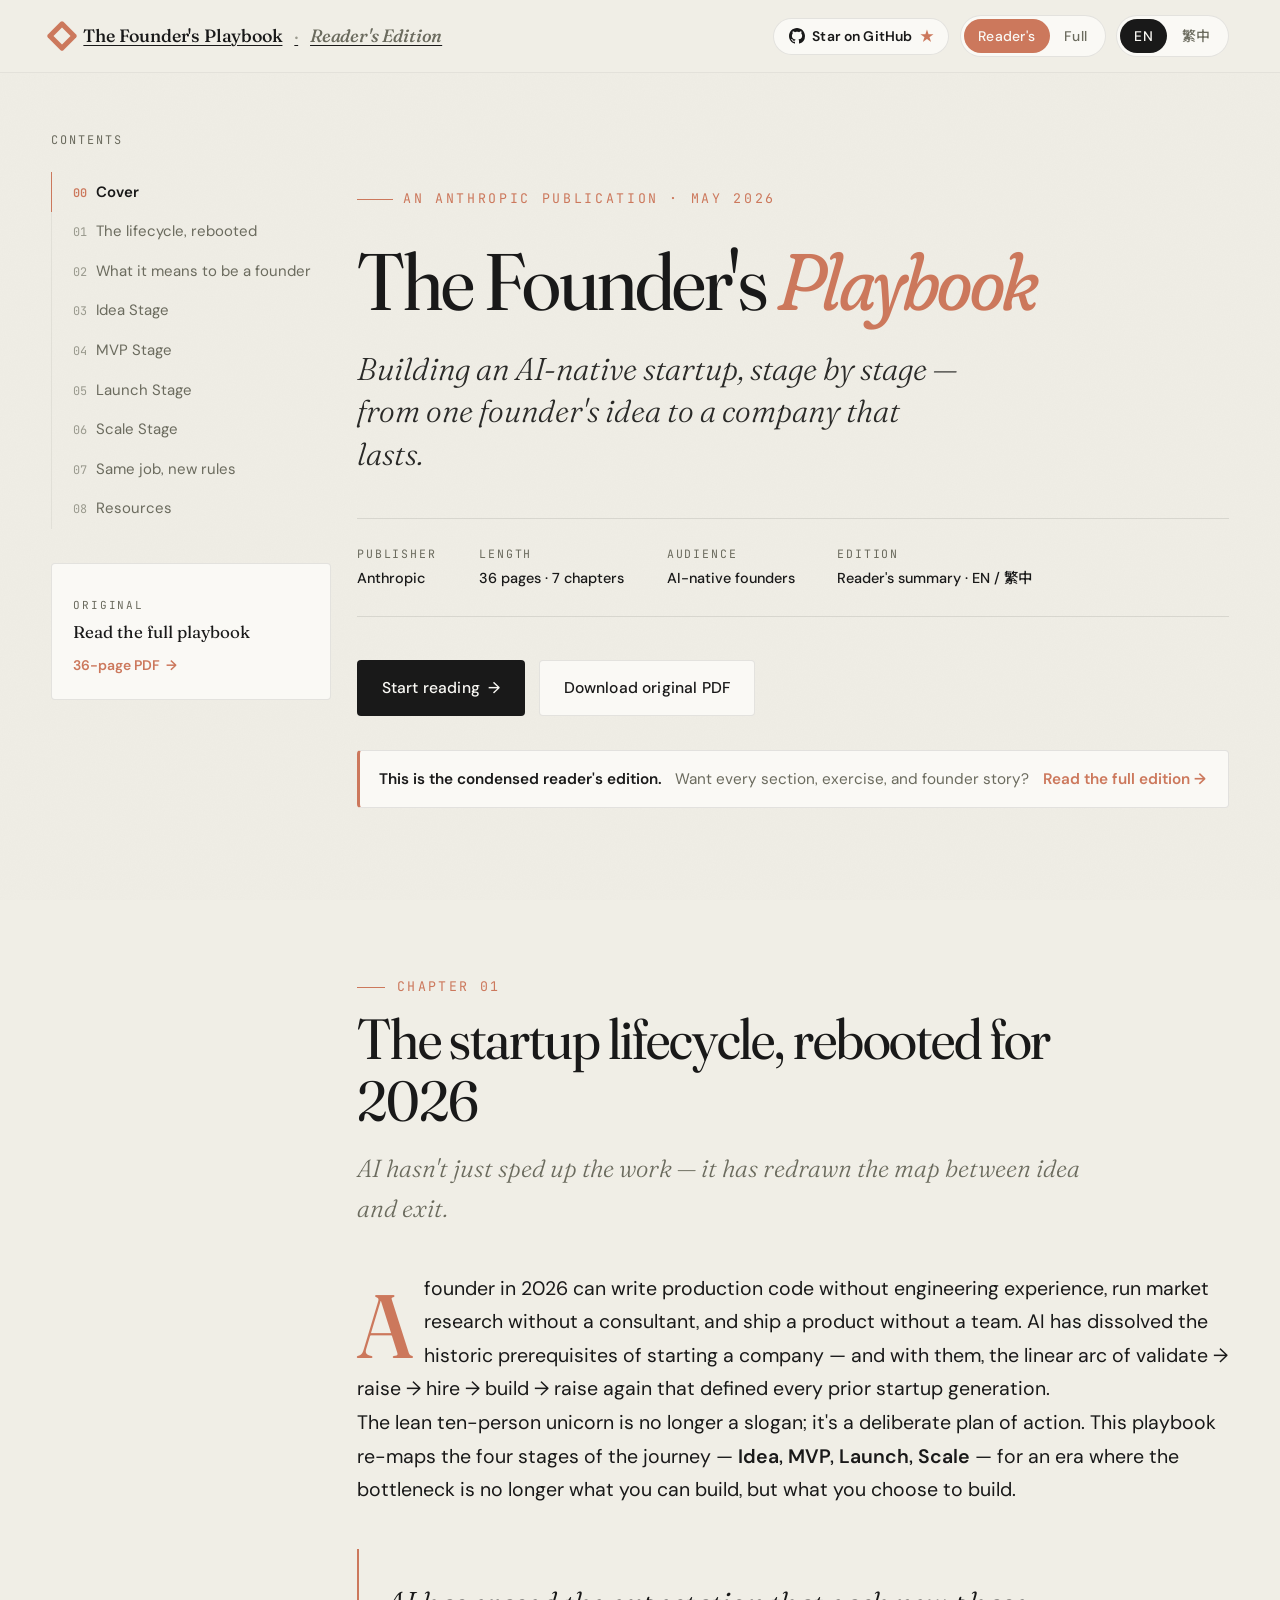
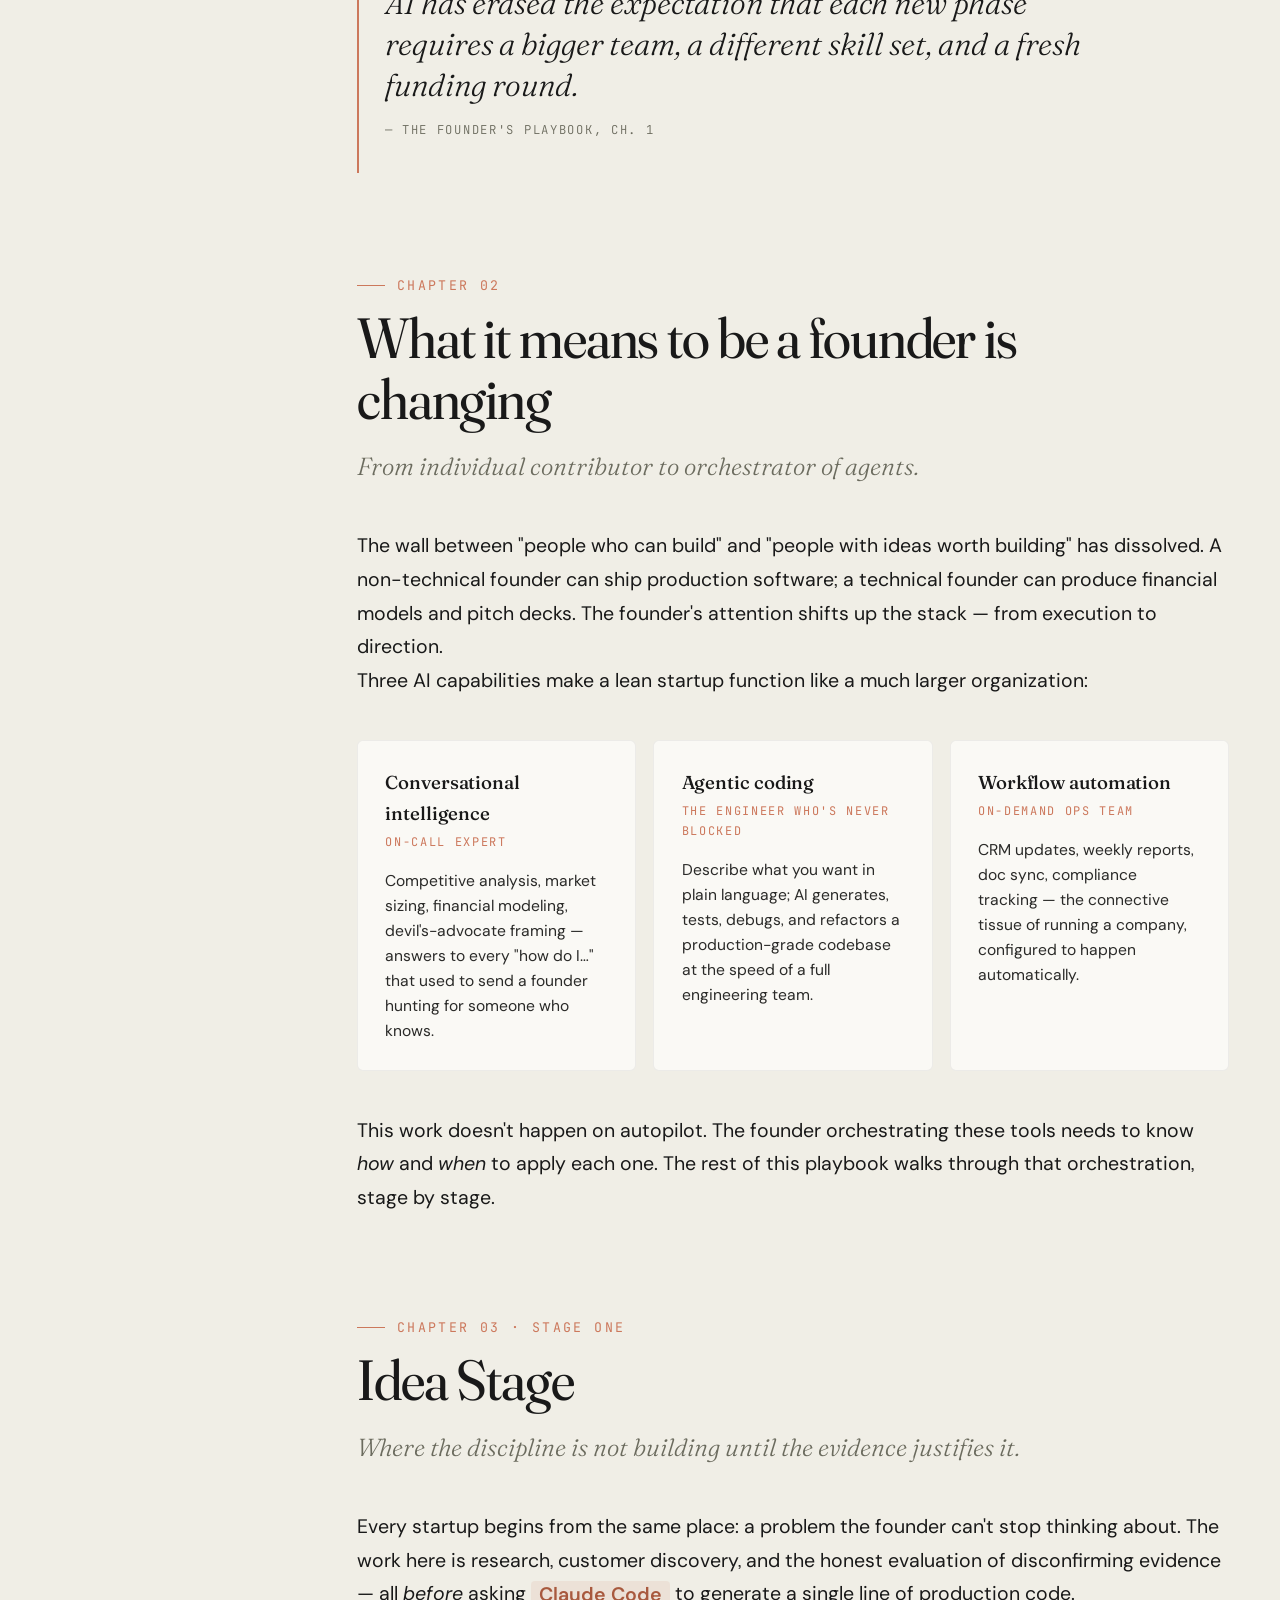
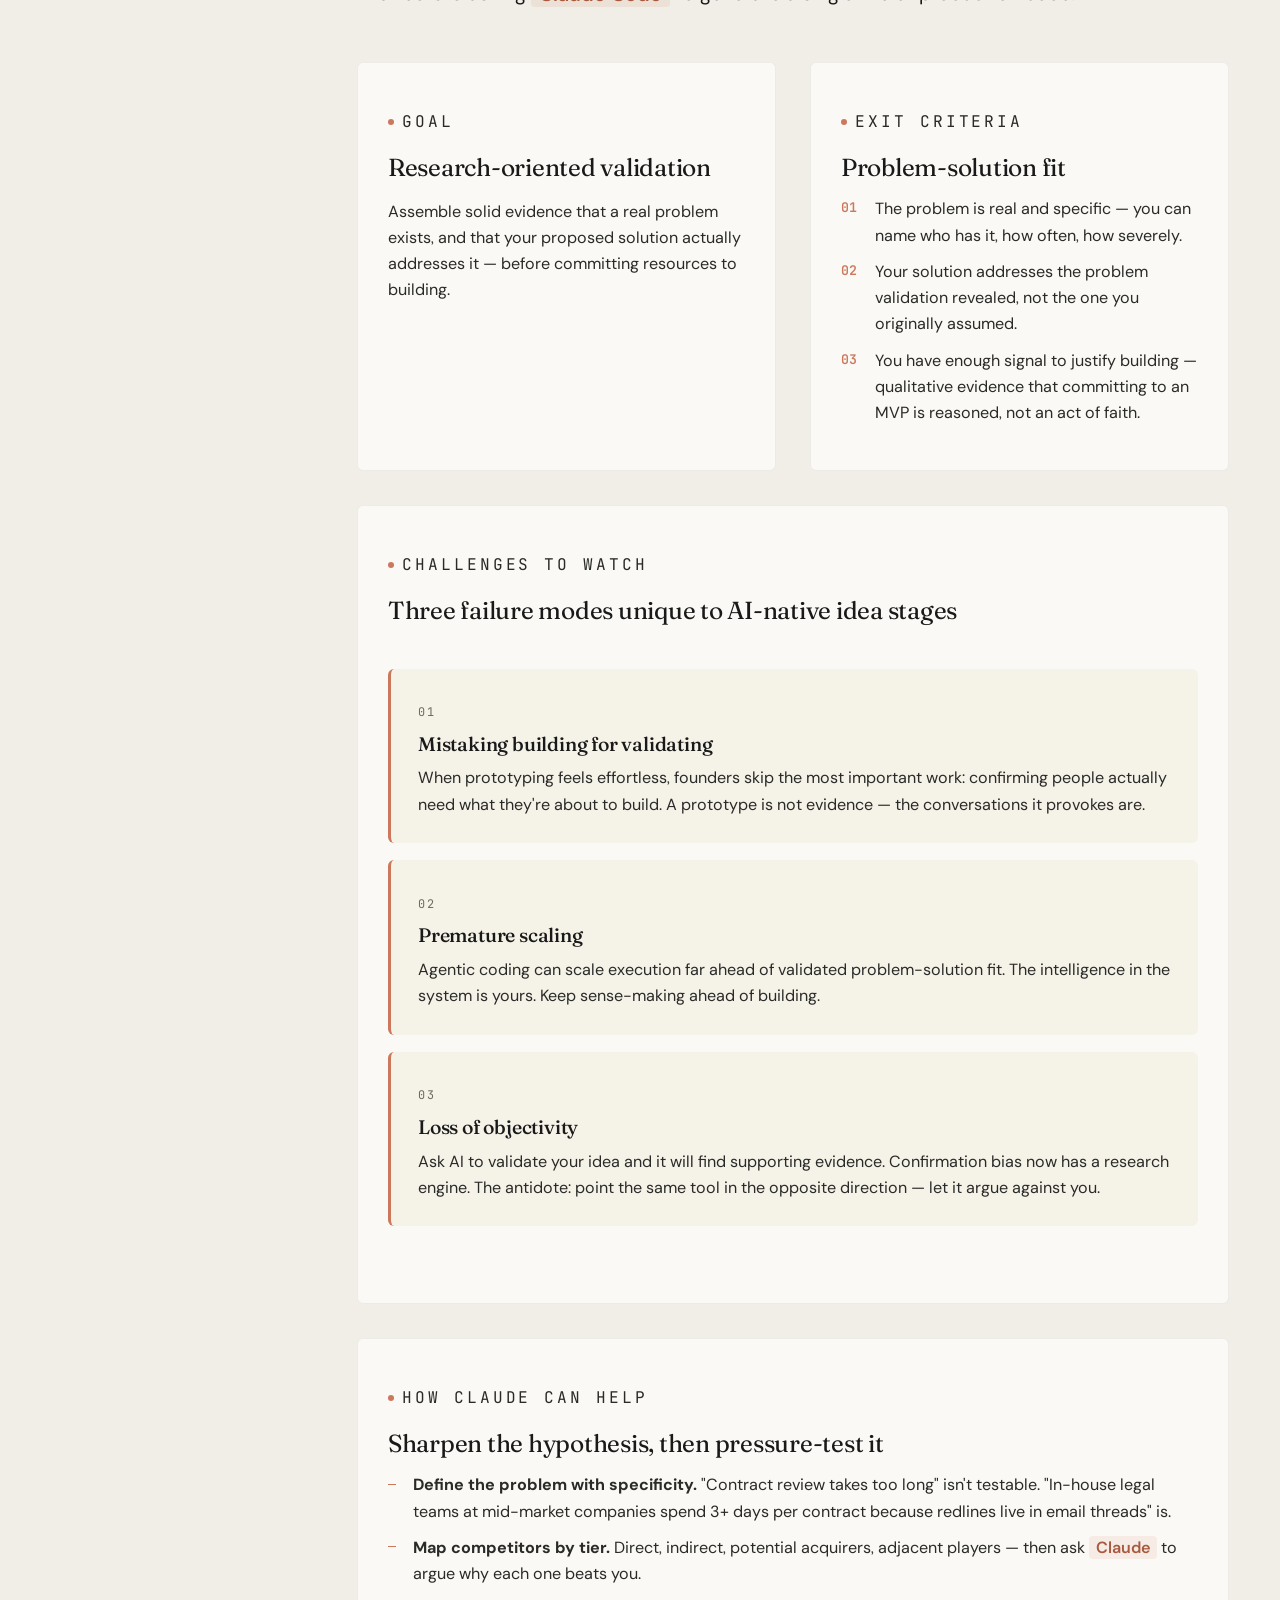
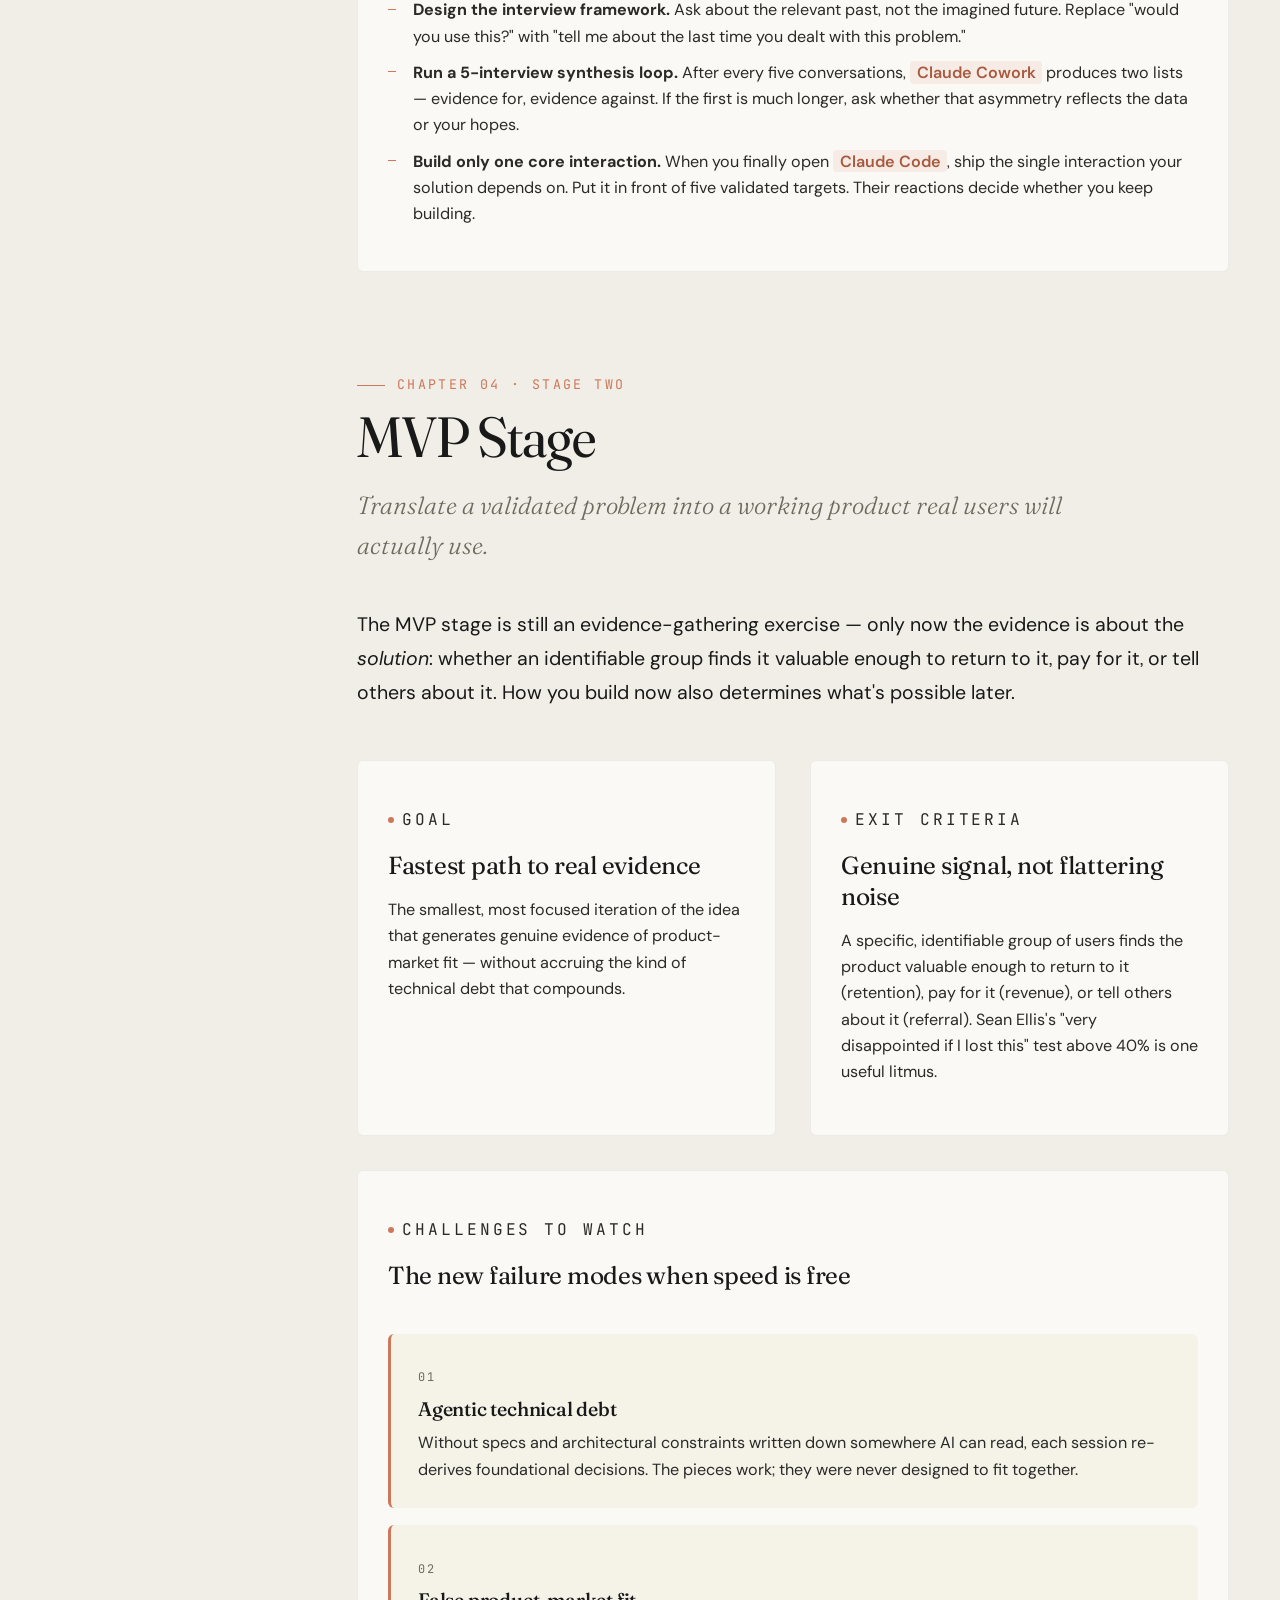
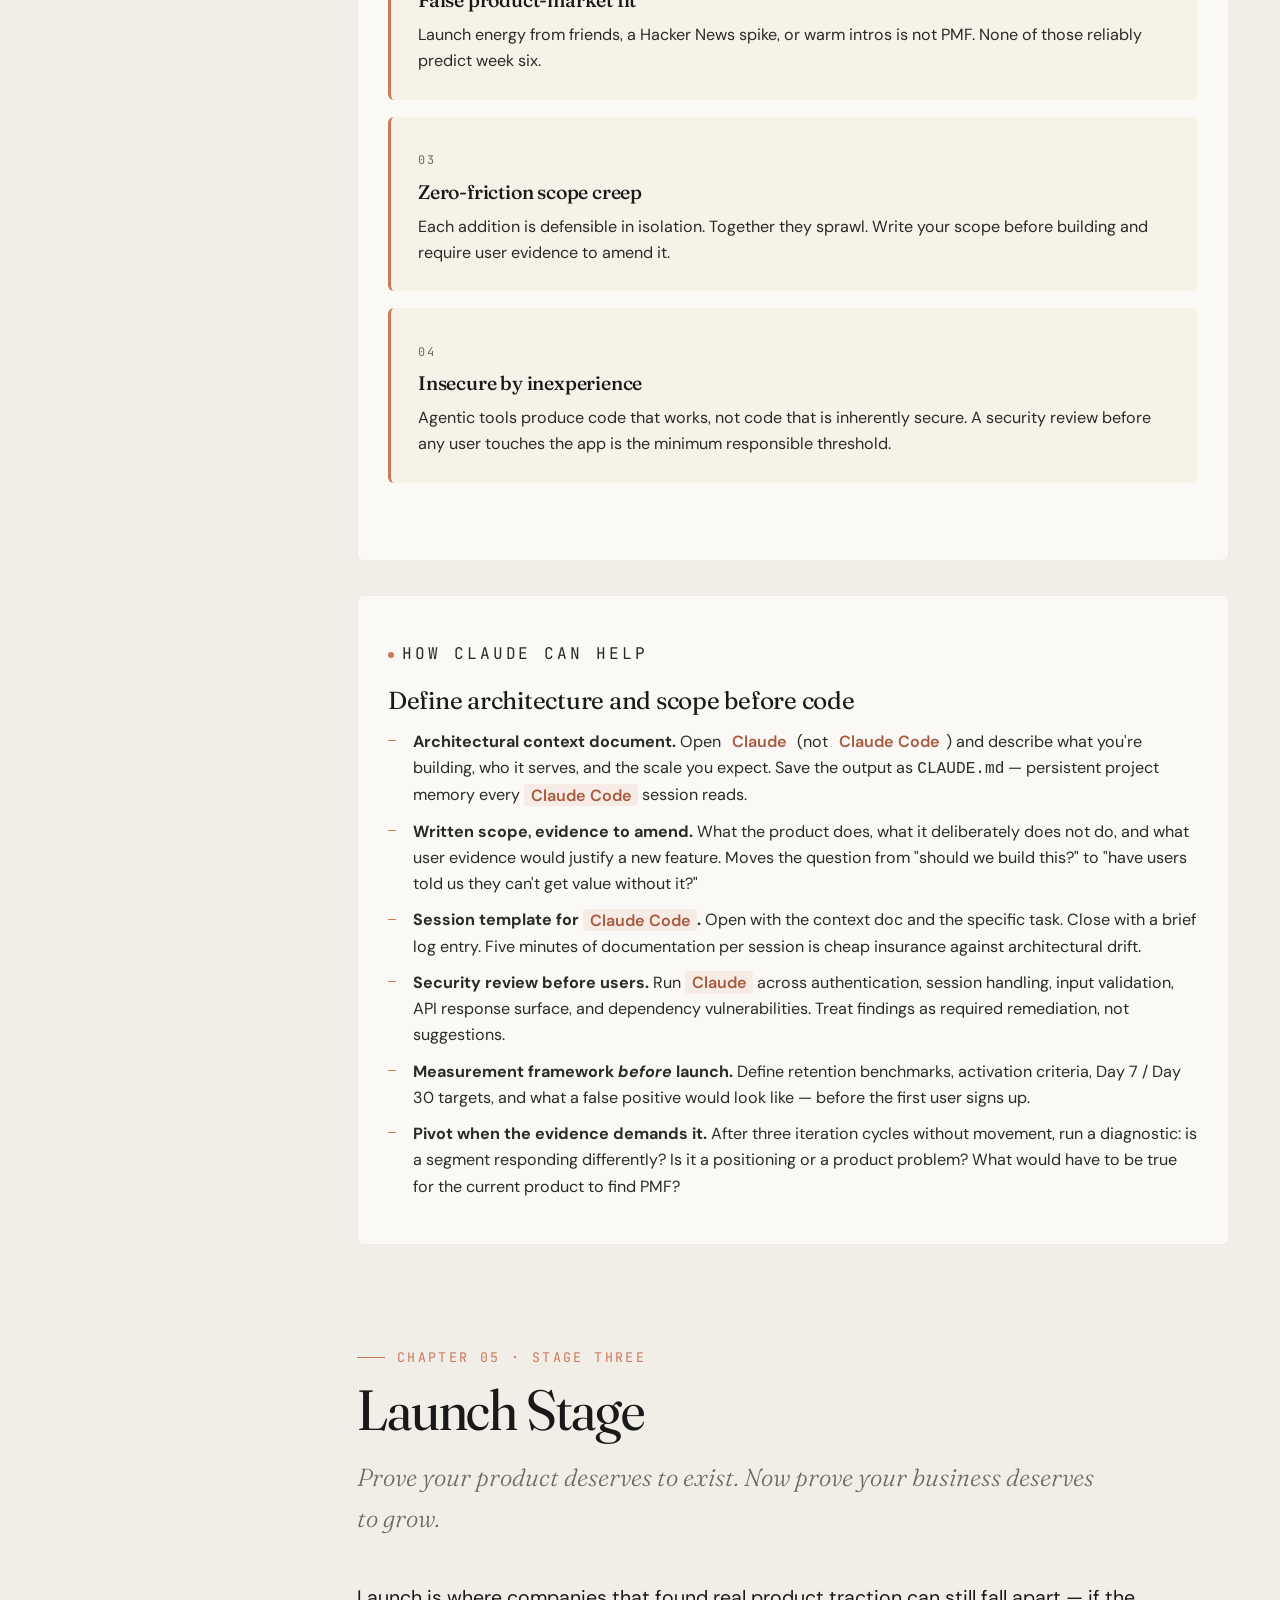
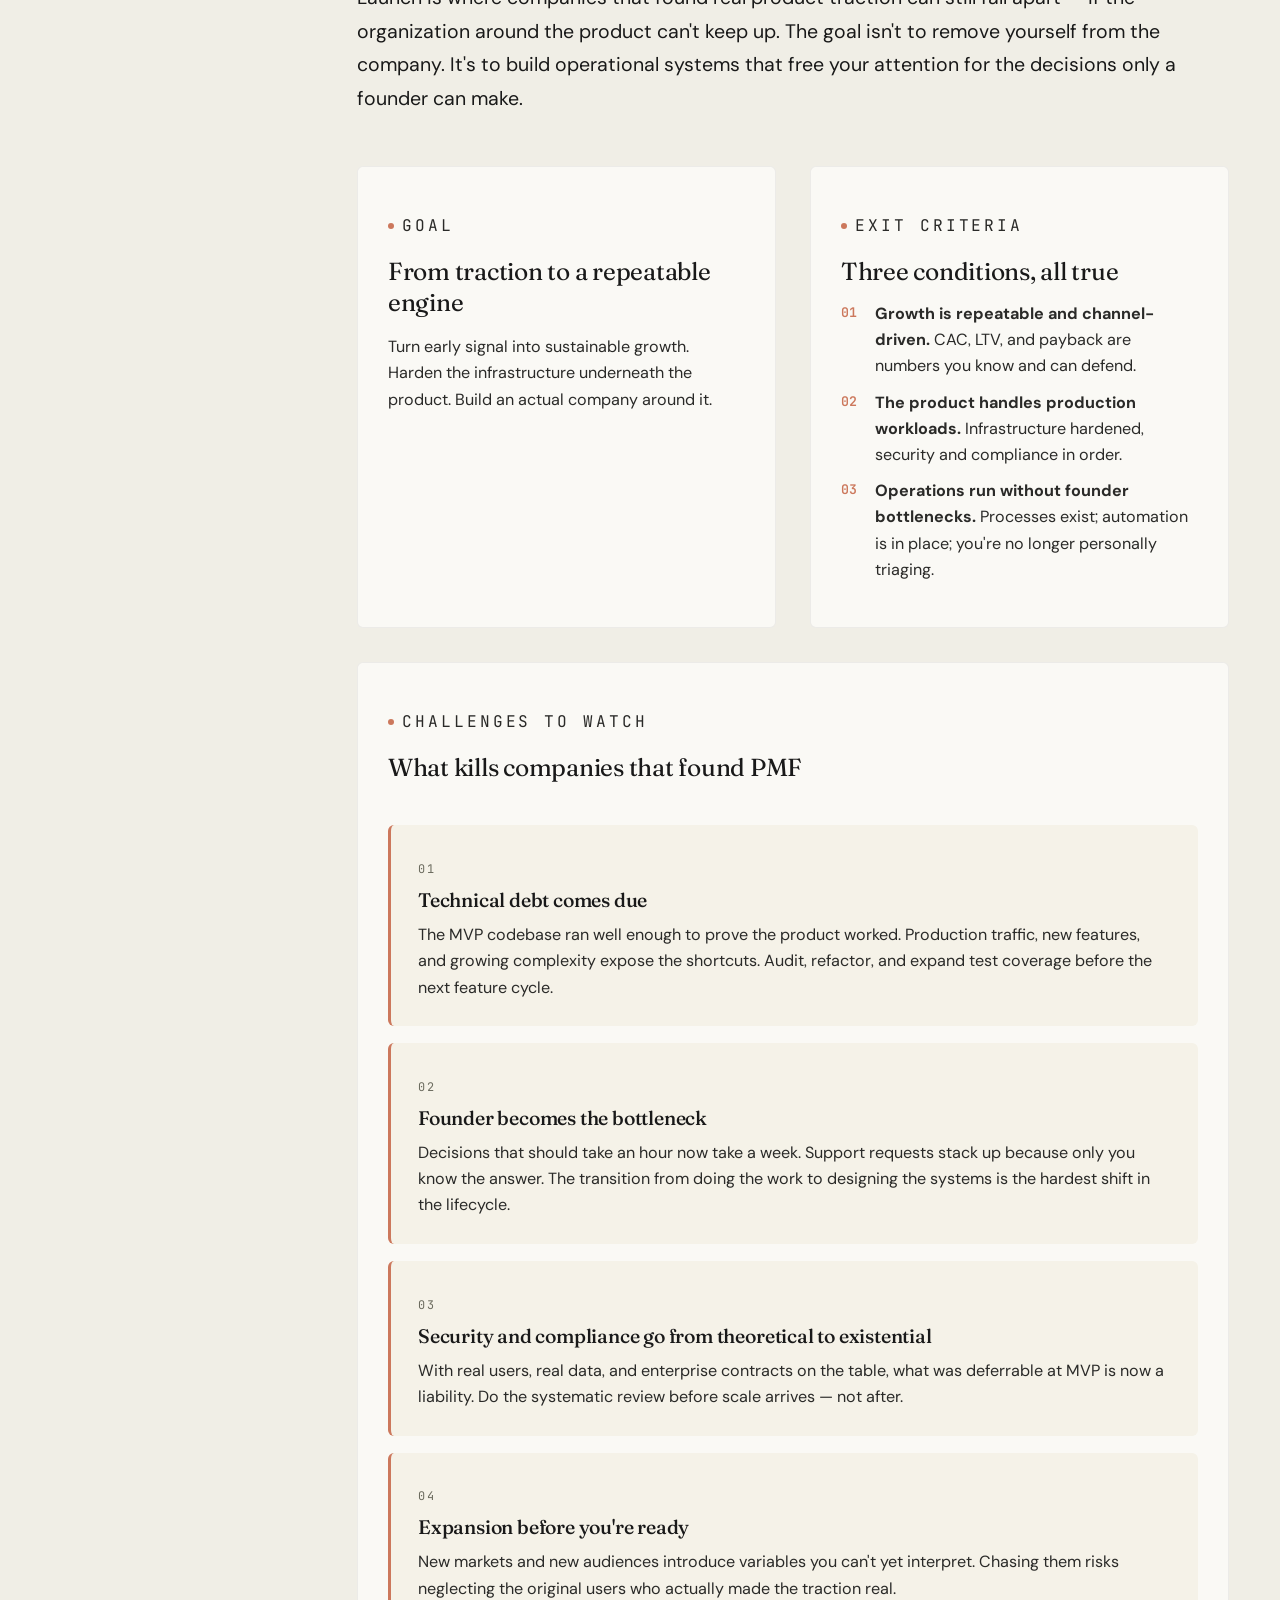
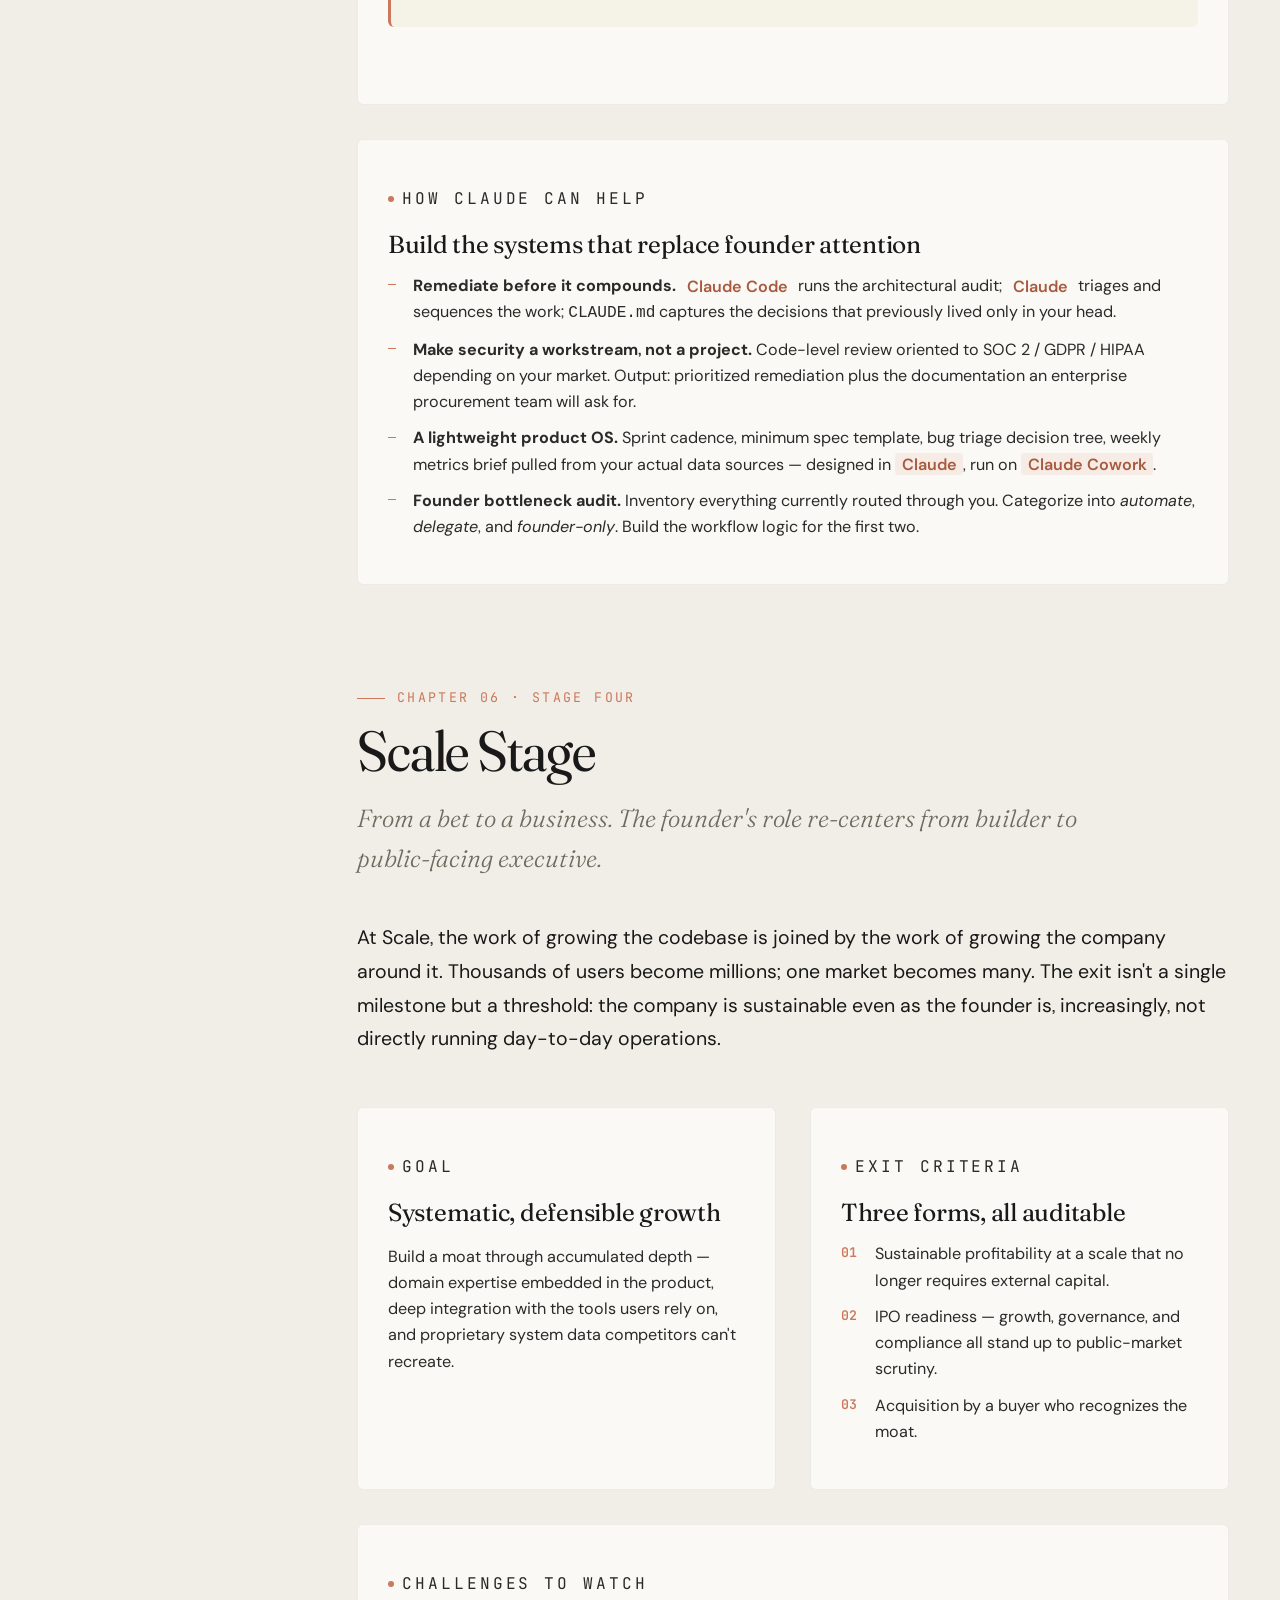
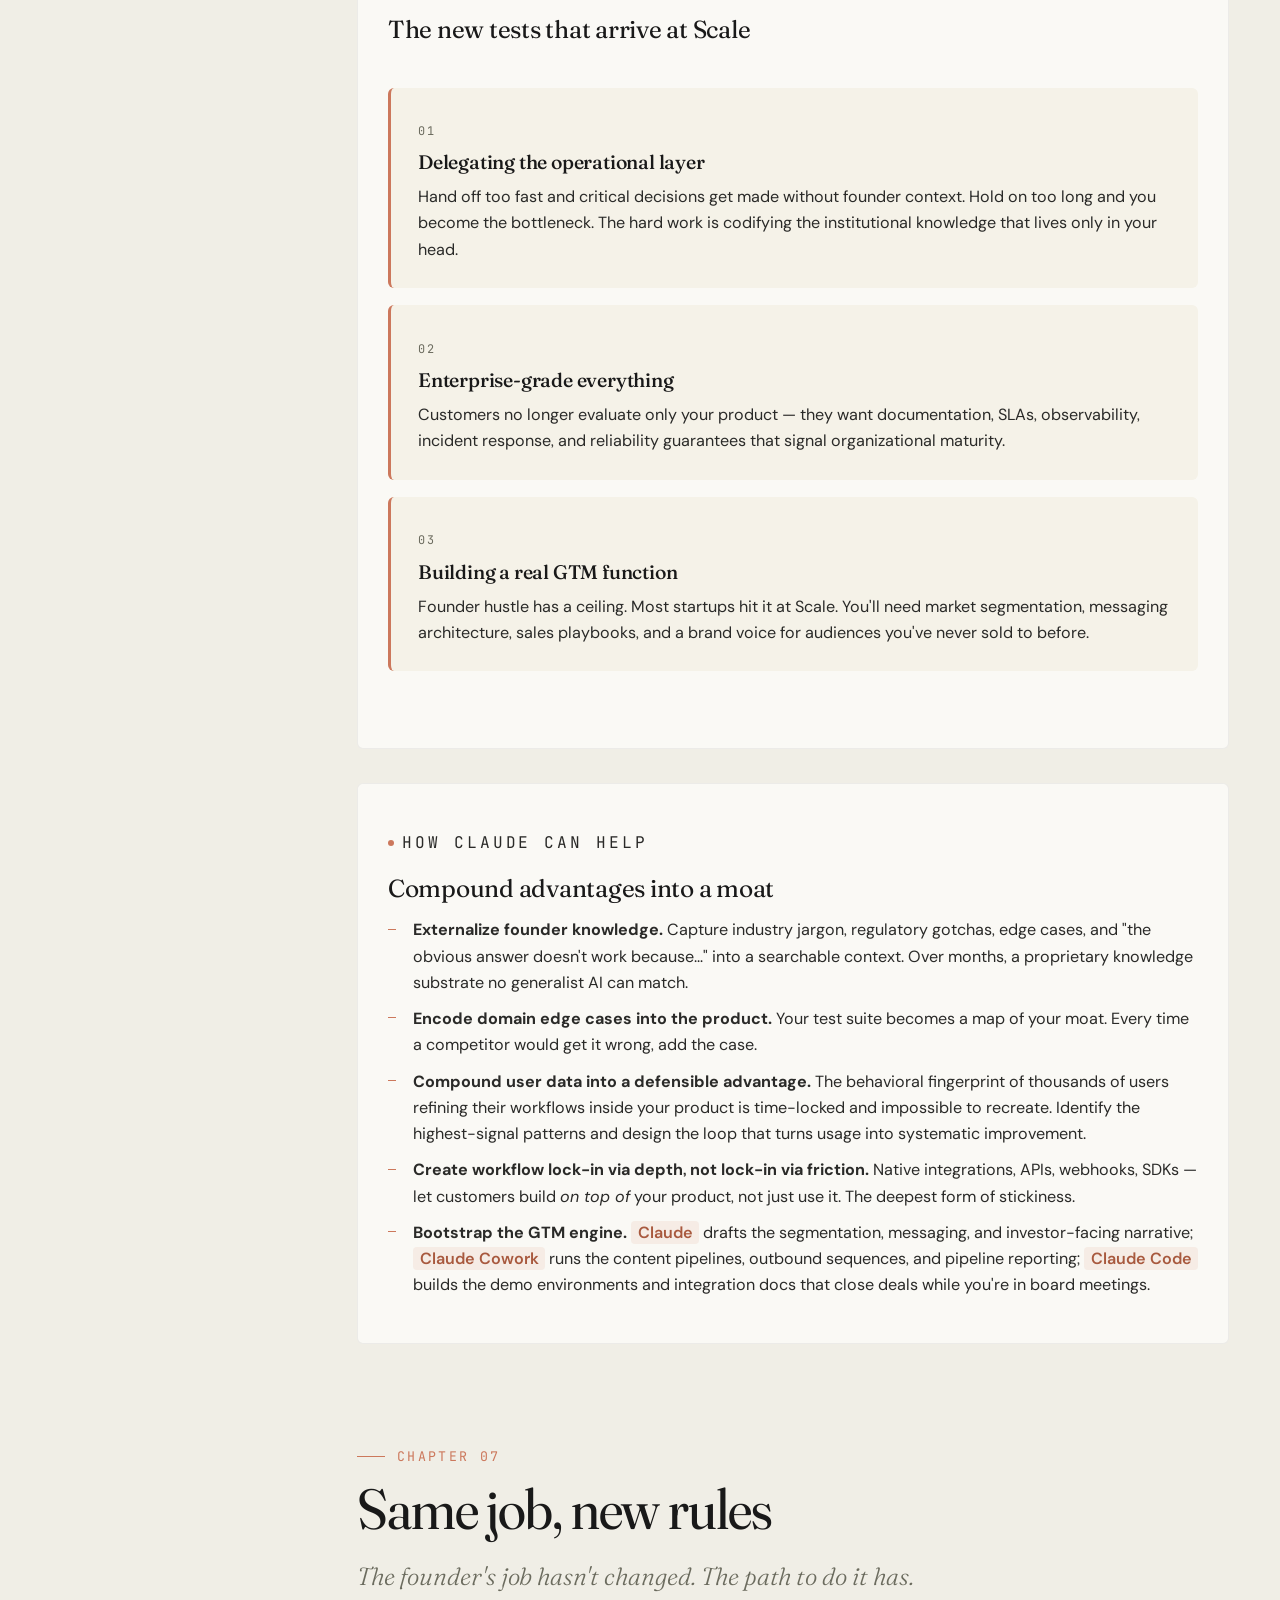
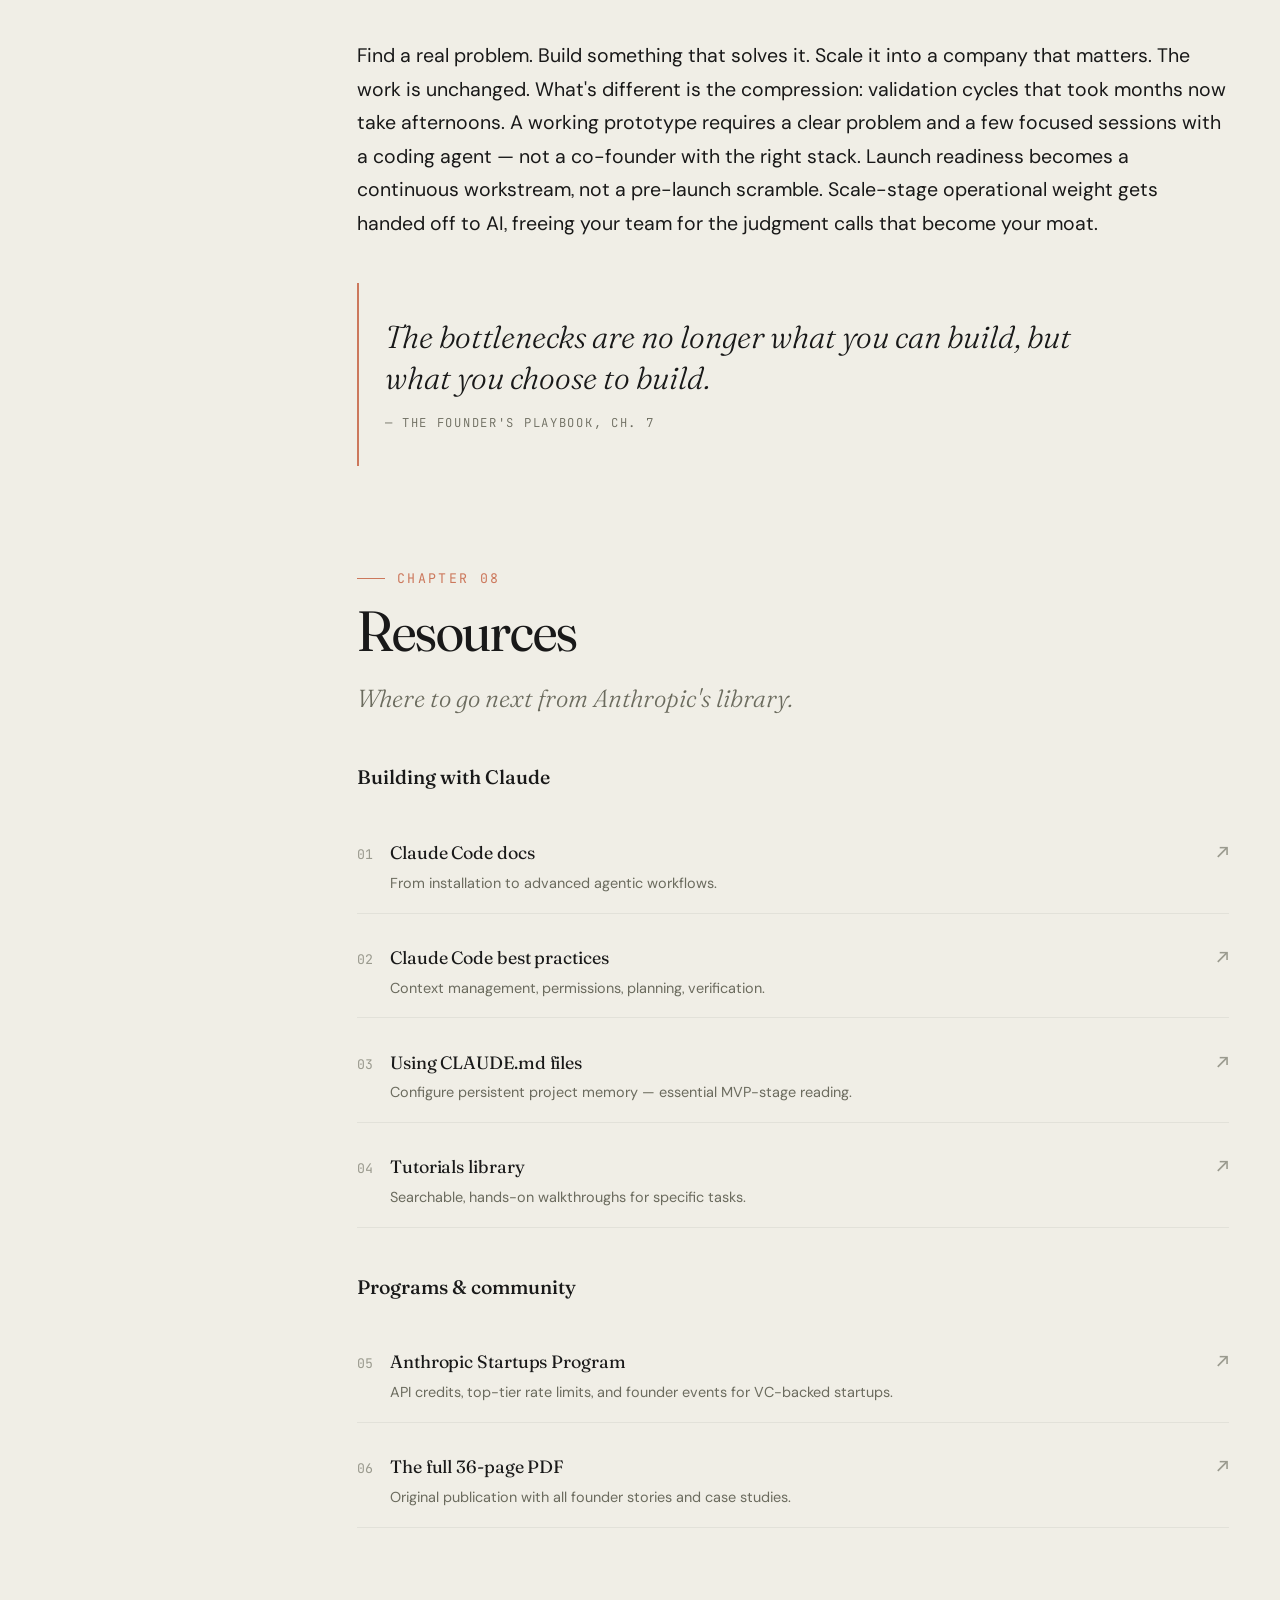
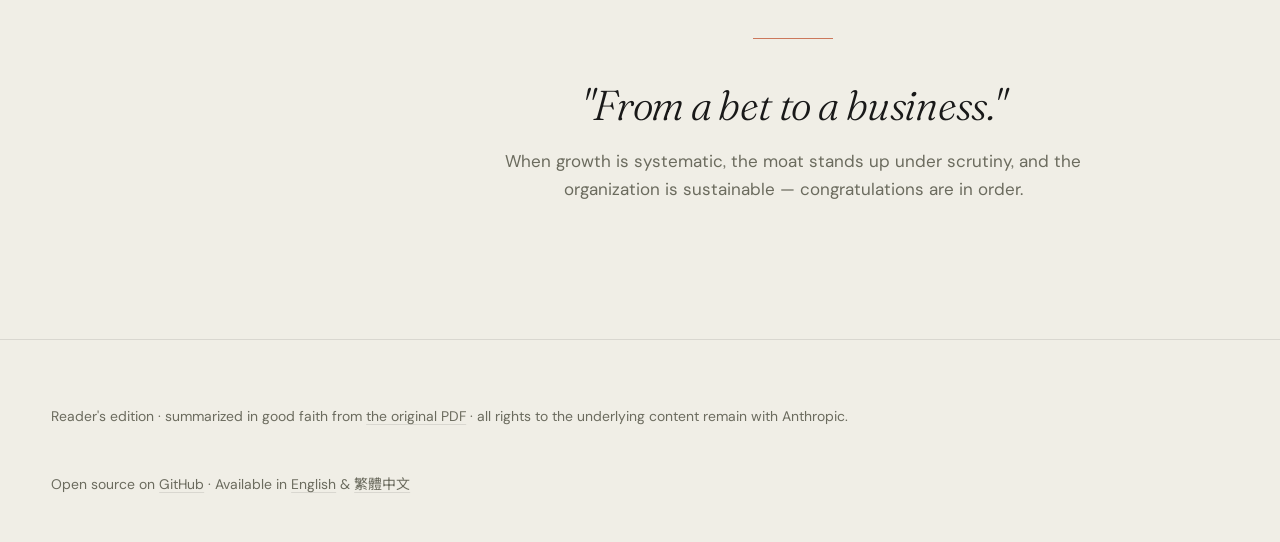
==== commit 5151005b: "feat: add full edition with reader's/full version switcher Offer two reading depths, bilingual:  - N" ====
--- a/index.html
+++ b/index.html
@@ -33,6 +33,10 @@
         <span class="ghstar__star" aria-hidden="true">★</span>
         <span class="ghstar__count" hidden></span>
       </a>
+      <nav class="ver-switch" aria-label="Edition">
+        <a href="./" aria-current="true">Reader's</a>
+        <a href="./full/" data-version-link>Full</a>
+      </nav>
       <nav class="lang-switch" aria-label="Language">
         <a href="./" aria-current="true">EN</a>
         <a href="./zh-Hant/" data-lang-link>繁中</a>
@@ -104,6 +108,12 @@
           Download original PDF
         </a>
       </div>
+
+      <p class="hero__more">
+        <strong>This is the condensed reader's edition.</strong>
+        <span>Want every section, exercise, and founder story?</span>
+        <a href="./full/" data-version-link>Read the full edition</a>
+      </p>
     </section>
 
     <!-- ====== Chapter 1 ====== -->
--- a/assets/styles.css
+++ b/assets/styles.css
@@ -121,7 +121,7 @@
 }
 .brand__sub { color: var(--muted); font-style: italic; }
 
-.lang-switch {
+.lang-switch, .ver-switch {
   display: inline-flex;
   align-items: center;
   border: 1px solid var(--rule);
@@ -132,19 +132,23 @@
   font-weight: 500;
   letter-spacing: 0.02em;
 }
-.lang-switch a {
+.lang-switch a, .ver-switch a {
   display: inline-flex; align-items: center;
   padding: 0.32rem 0.85rem;
   border-radius: 999px;
   color: var(--muted);
   text-decoration: none;
+  white-space: nowrap;
   transition: color 0.15s ease;
 }
-.lang-switch a[aria-current="true"] {
+.lang-switch a[aria-current="true"], .ver-switch a[aria-current="true"] {
   background: var(--ink);
   color: var(--paper);
 }
-.lang-switch a:hover:not([aria-current="true"]) { color: var(--ink); }
+.lang-switch a:hover:not([aria-current="true"]),
+.ver-switch a:hover:not([aria-current="true"]) { color: var(--ink); }
+/* The version switch reads as the primary "depth" control — tint its active state */
+.ver-switch a[aria-current="true"] { background: var(--accent); }
 
 /* ---------- Header actions (GitHub star + language) ---------- */
 .site-header__actions {
@@ -379,6 +383,29 @@
 .btn__arrow { transition: transform 0.2s ease; }
 .btn:hover .btn__arrow { transform: translateX(3px); }
 
+/* ---------- Edition cross-link callout (under the hero) ---------- */
+.hero__more {
+  display: flex; align-items: baseline; gap: 0.5rem 0.8rem;
+  flex-wrap: wrap;
+  margin-top: 2rem;
+  padding: 0.9rem 1.1rem;
+  border: 1px solid var(--rule);
+  border-left: 3px solid var(--accent);
+  border-radius: 4px;
+  background: var(--paper);
+  font-size: 0.9rem;
+  color: var(--muted);
+}
+.hero__more strong { color: var(--ink); font-weight: 600; }
+.hero__more a {
+  color: var(--accent);
+  font-weight: 600;
+  text-decoration: none;
+  white-space: nowrap;
+}
+.hero__more a:hover { color: var(--accent-dark); }
+.hero__more a::after { content: " →"; }
+
 /* ---------- Chapter heading ---------- */
 .chapter__head {
   margin: 0 0 2.5rem;
@@ -414,6 +441,17 @@
   color: var(--muted);
   margin: 0.4rem 0 0;
   max-width: 50ch;
+}
+
+/* Sub-section heading inside a chapter (full edition) */
+.section-h {
+  font-family: var(--font-display);
+  font-weight: 500;
+  font-size: 1.2rem;
+  letter-spacing: -0.01em;
+  margin: 2.75rem 0 0.25rem;
+  padding-top: 1.5rem;
+  border-top: 1px solid var(--rule-soft);
 }
 
 /* ---------- Prose ---------- */
@@ -652,6 +690,116 @@
     .stage { grid-template-columns: 1fr 1fr; }
     .stage__block--wide { grid-column: 1 / -1; }
   }
+}
+
+/* ---------- Decision table (Chat / Cowork / Code) ---------- */
+.decision {
+  width: 100%;
+  border-collapse: collapse;
+  margin: 2rem 0;
+  font-size: 0.92rem;
+}
+.decision caption {
+  caption-side: bottom;
+  margin-top: 0.8rem;
+  font-size: 0.82rem;
+  color: var(--muted);
+  text-align: left;
+}
+.decision th, .decision td {
+  text-align: left;
+  vertical-align: top;
+  padding: 0.85rem 1rem;
+  border-bottom: 1px solid var(--rule-soft);
+}
+.decision thead th {
+  font-family: var(--font-mono);
+  font-size: 0.68rem;
+  letter-spacing: 0.14em;
+  text-transform: uppercase;
+  color: var(--muted);
+  font-weight: 500;
+  border-bottom: 1px solid var(--rule);
+}
+.decision tbody th {
+  font-family: var(--font-display);
+  font-weight: 500;
+  font-size: 1rem;
+  white-space: nowrap;
+}
+.decision td { color: var(--ink-soft); line-height: 1.5; }
+.decision tbody tr:last-child th, .decision tbody tr:last-child td { border-bottom: 0; }
+/* Stack the table into labelled rows on narrow screens */
+@media (max-width: 620px) {
+  .decision, .decision tbody, .decision tr { display: block; }
+  .decision thead { display: none; }
+  .decision tr {
+    border: 1px solid var(--rule-soft);
+    border-radius: 6px;
+    margin-bottom: 0.8rem;
+    padding: 0.4rem 0.9rem;
+    background: var(--paper);
+  }
+  .decision th, .decision td { border: 0; padding: 0.45rem 0; }
+  .decision td::before {
+    content: attr(data-label);
+    display: block;
+    font-family: var(--font-mono);
+    font-size: 0.62rem;
+    letter-spacing: 0.14em;
+    text-transform: uppercase;
+    color: var(--accent);
+    margin-bottom: 0.15rem;
+  }
+}
+
+/* ---------- Founder story cards ---------- */
+.stories {
+  display: grid;
+  grid-template-columns: 1fr;
+  gap: 1rem;
+  margin: 1.5rem 0;
+}
+.story {
+  padding: 1.4rem 1.5rem;
+  background: var(--paper);
+  border: 1px solid var(--rule-soft);
+  border-radius: 6px;
+}
+.story__name {
+  font-family: var(--font-display);
+  font-weight: 500;
+  font-size: 1.05rem;
+  margin: 0 0 0.4rem;
+  letter-spacing: -0.005em;
+}
+.story__name a { color: inherit; text-decoration: none; }
+.story__name a:hover { color: var(--accent); }
+.story__name a::after {
+  content: "↗";
+  font-family: var(--font-mono);
+  font-size: 0.75em;
+  color: var(--muted-light);
+  margin-left: 0.35rem;
+}
+.story__tag {
+  font-family: var(--font-mono);
+  font-size: 0.62rem;
+  letter-spacing: 0.14em;
+  text-transform: uppercase;
+  color: var(--accent);
+}
+.story__body {
+  font-size: 0.9rem;
+  line-height: 1.6;
+  color: var(--ink-soft);
+  margin: 0.5rem 0 0;
+}
+@container main (min-width: 640px) {
+  .stories { grid-template-columns: 1fr 1fr; }
+}
+@supports not (container-type: inline-size) {
+  @media (min-width: 760px) { .stories { grid-template-columns: 1fr 1fr; } }
 }
 
 /* ---------- Resources ---------- */
@@ -793,14 +941,22 @@
   .hero { padding: 2.5rem 0 2rem; }
 }
 
-/* Free up the header on narrow screens so the GitHub button fits */
+/* Free up the header on narrow screens so the switches + GitHub button fit */
 @media (max-width: 720px) {
-  .site-header__inner { gap: 0.75rem; }
+  .site-header__inner { gap: 0.6rem; }
   .site-header__actions { gap: 0.4rem; }
   .brand__sep, .brand__sub { display: none; }   /* shorten brand to "The Founder's Playbook" */
   .brand { white-space: nowrap; min-width: 0; overflow: hidden; }  /* never break the title (esp. CJK) */
   .ghstar { padding: 0.4rem 0.7rem; }
   .ghstar__text { display: none; }               /* icon + star only */
+  .lang-switch a, .ver-switch a { padding: 0.3rem 0.6rem; }
+  .lang-switch, .ver-switch { font-size: 0.78rem; }
+}
+
+/* Tightest screens: drop the brand wordmark to the diamond so the switches win the room */
+@media (max-width: 560px) {
+  .brand span:not([class]) { display: none; }
+  .ghstar { padding: 0.4rem 0.55rem; }
 }
 
 @media (max-width: 560px) {
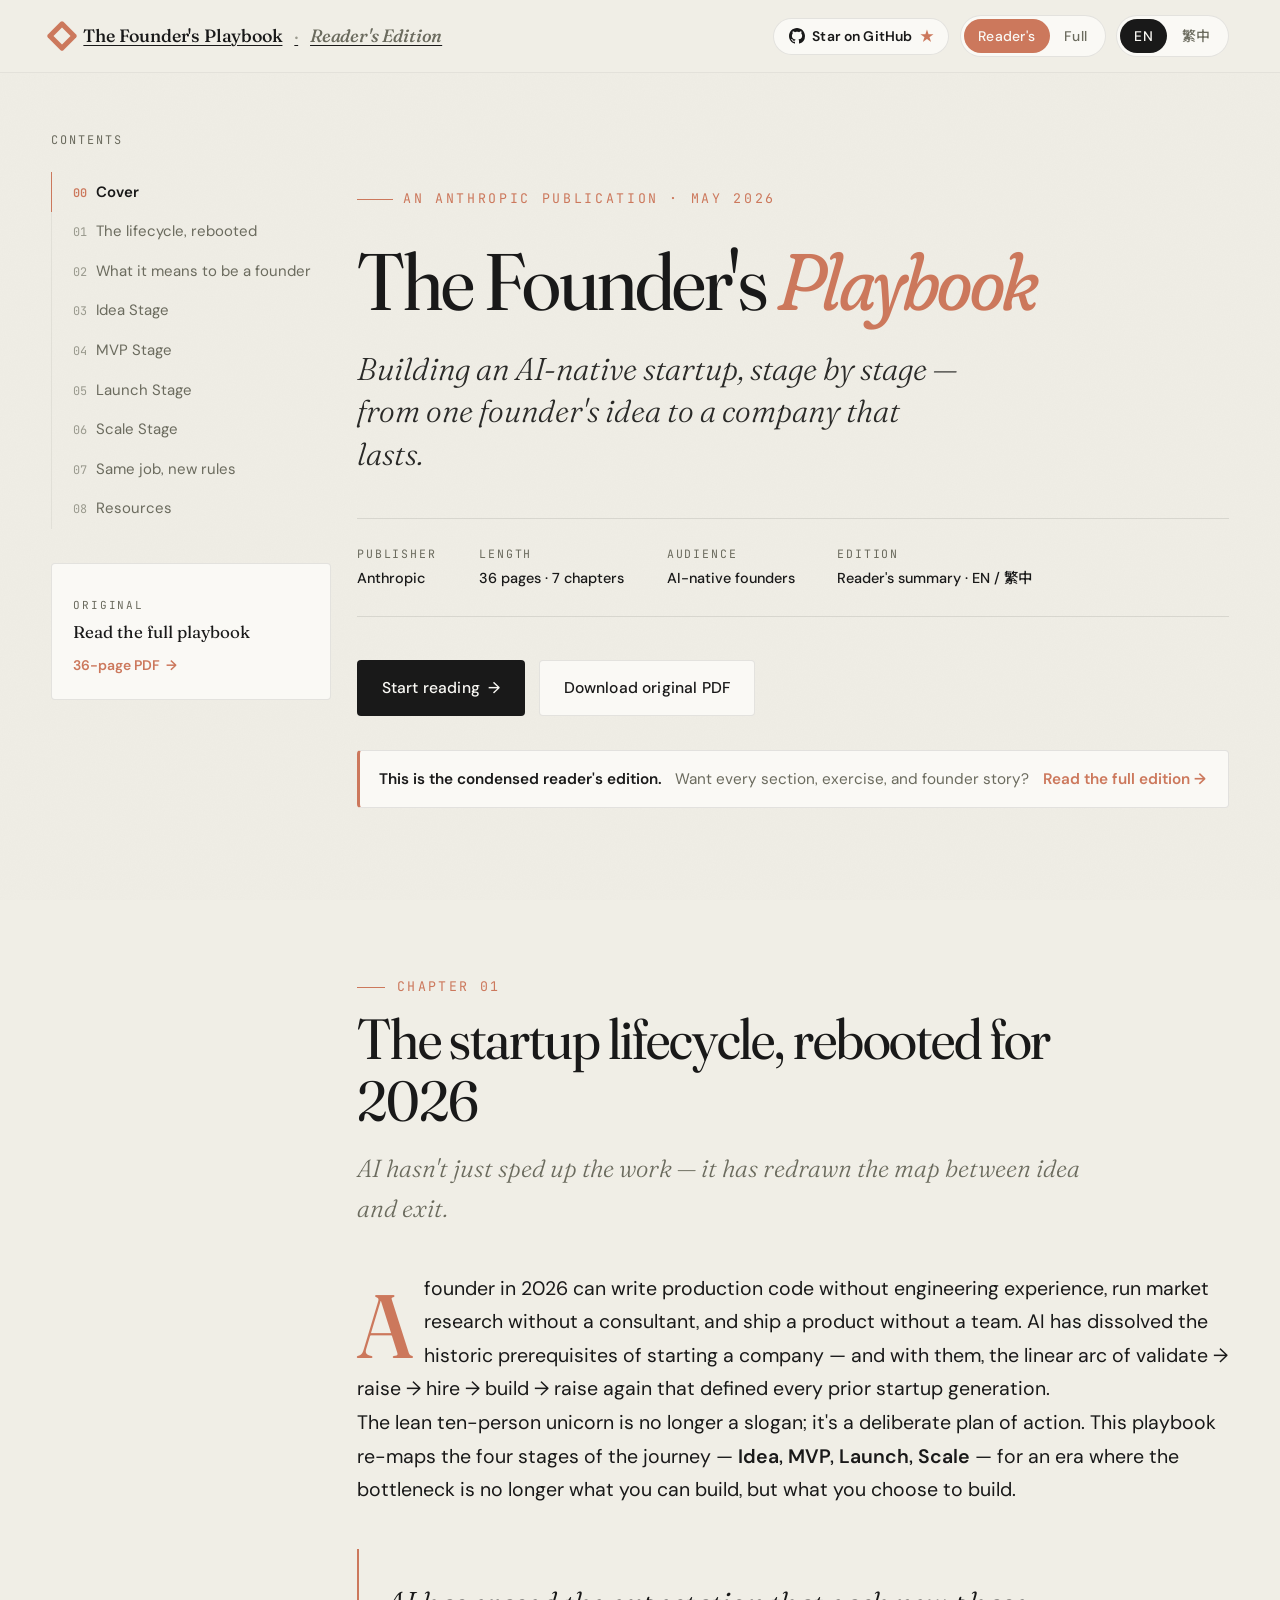
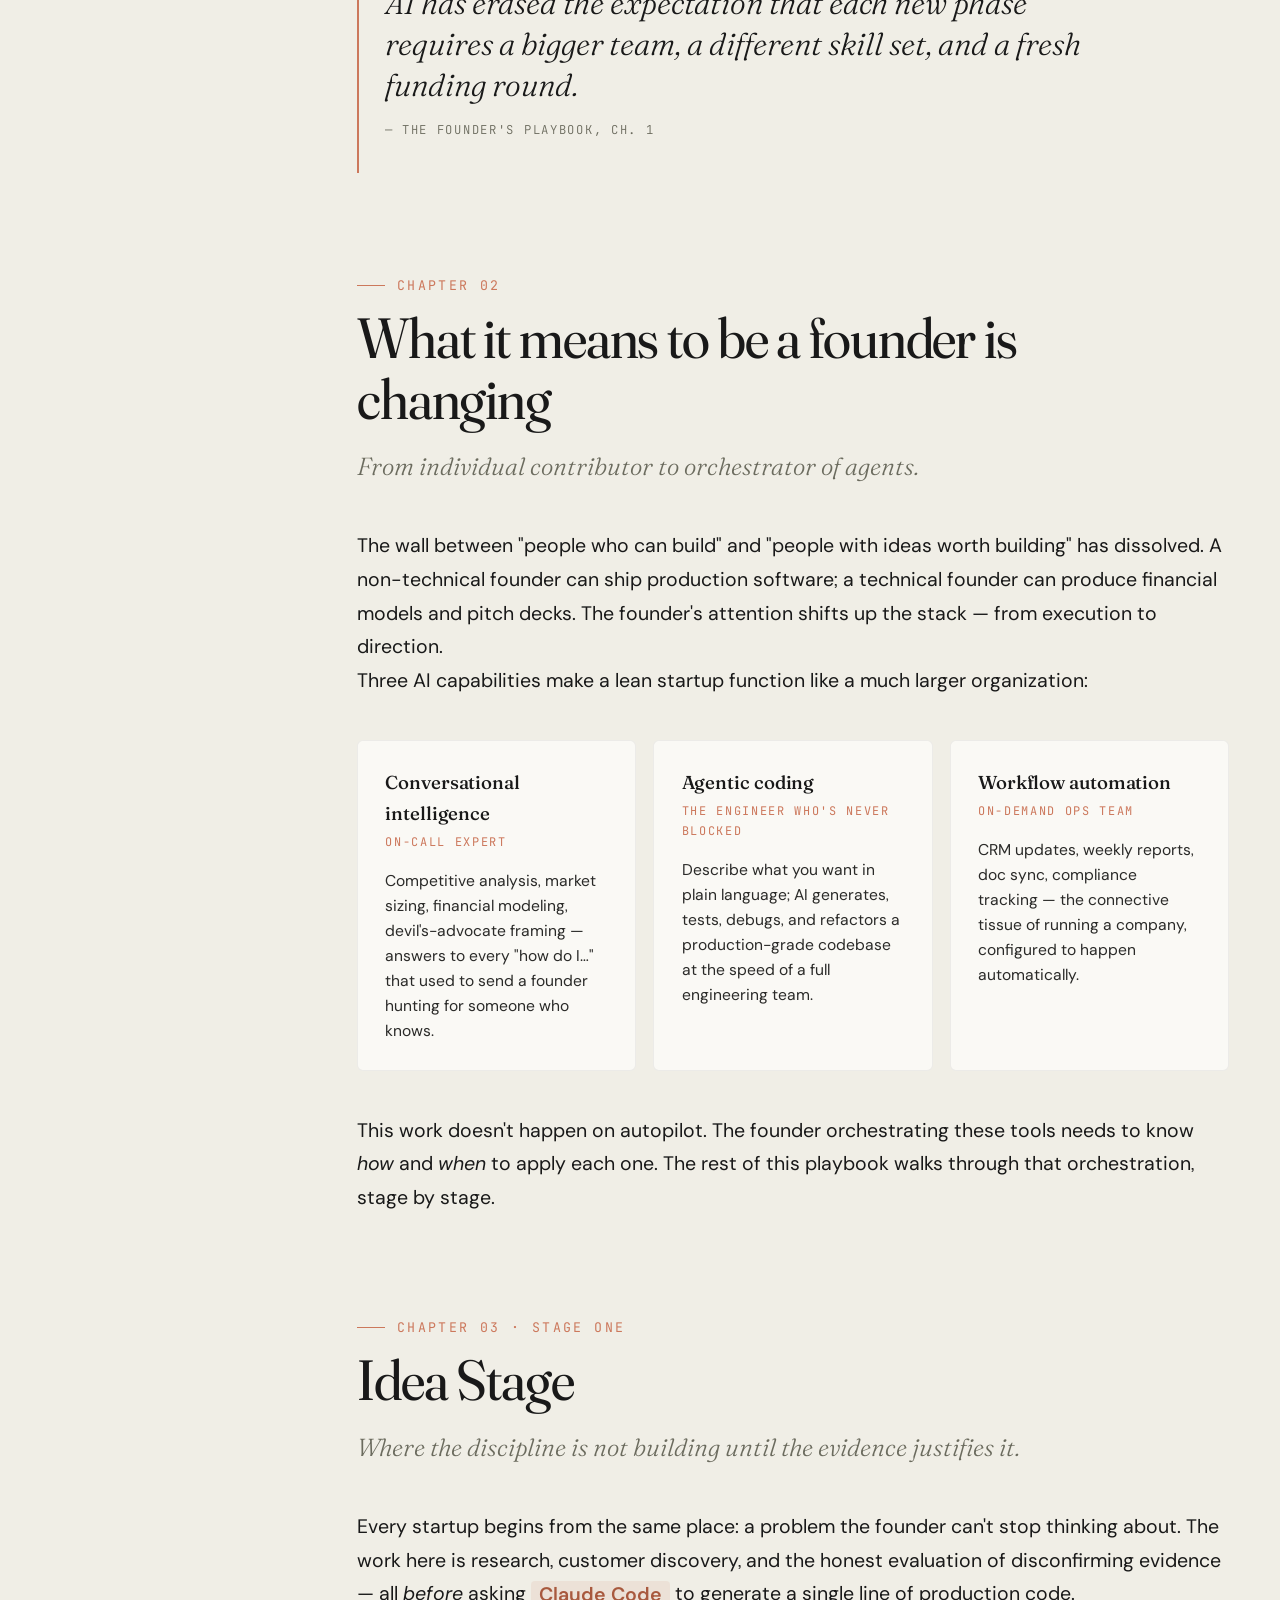
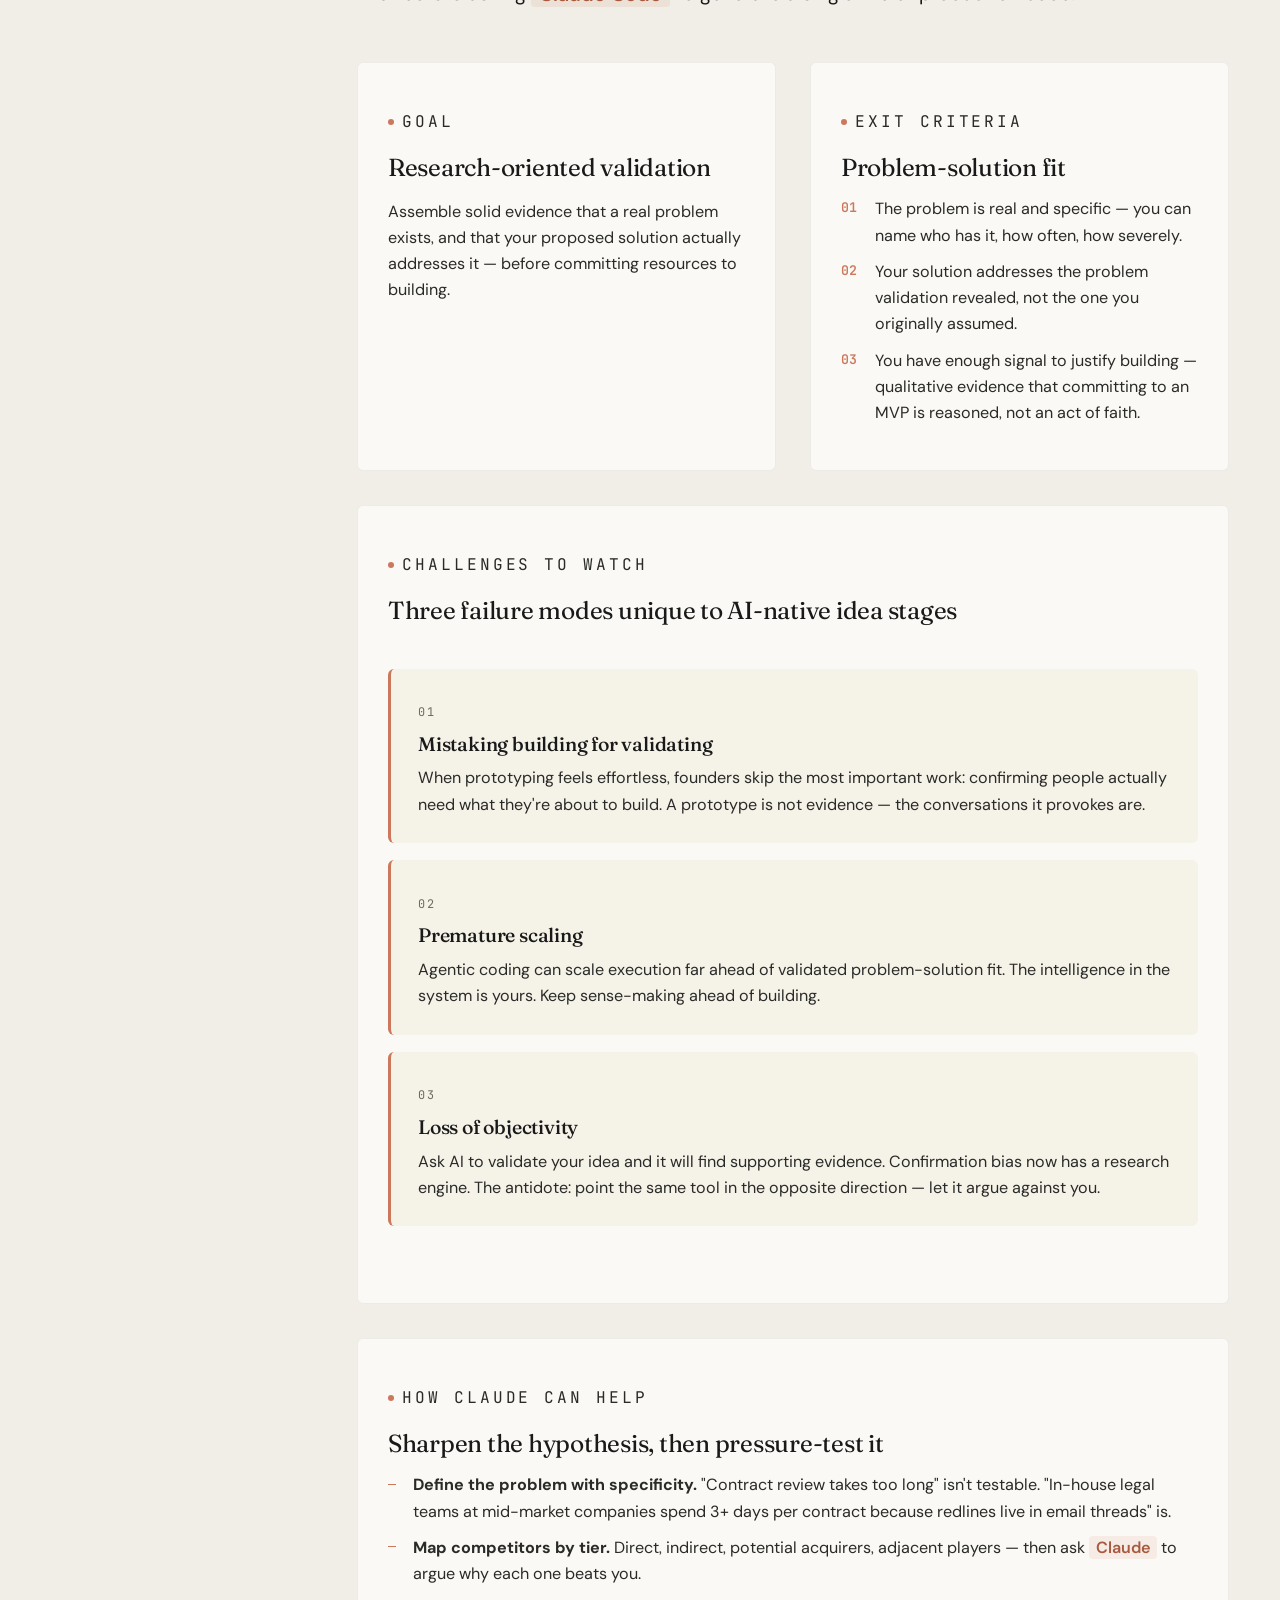
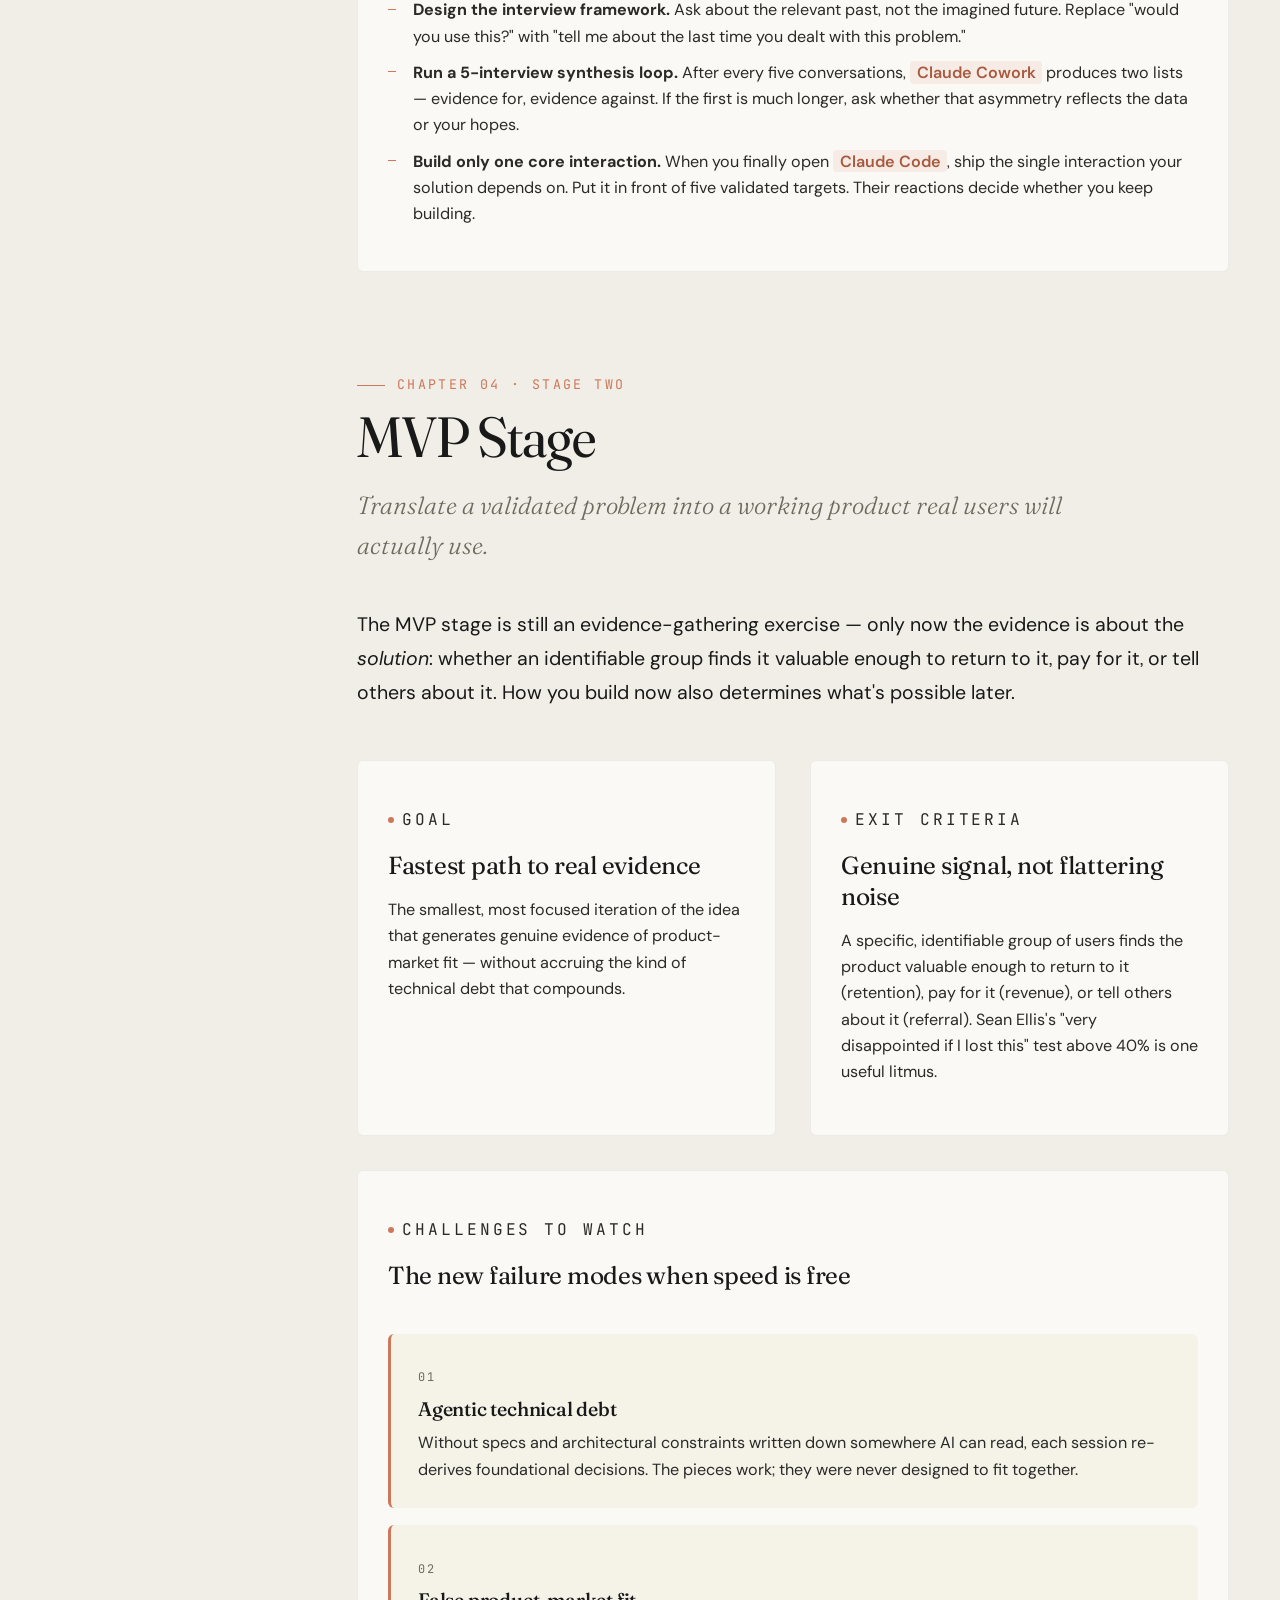
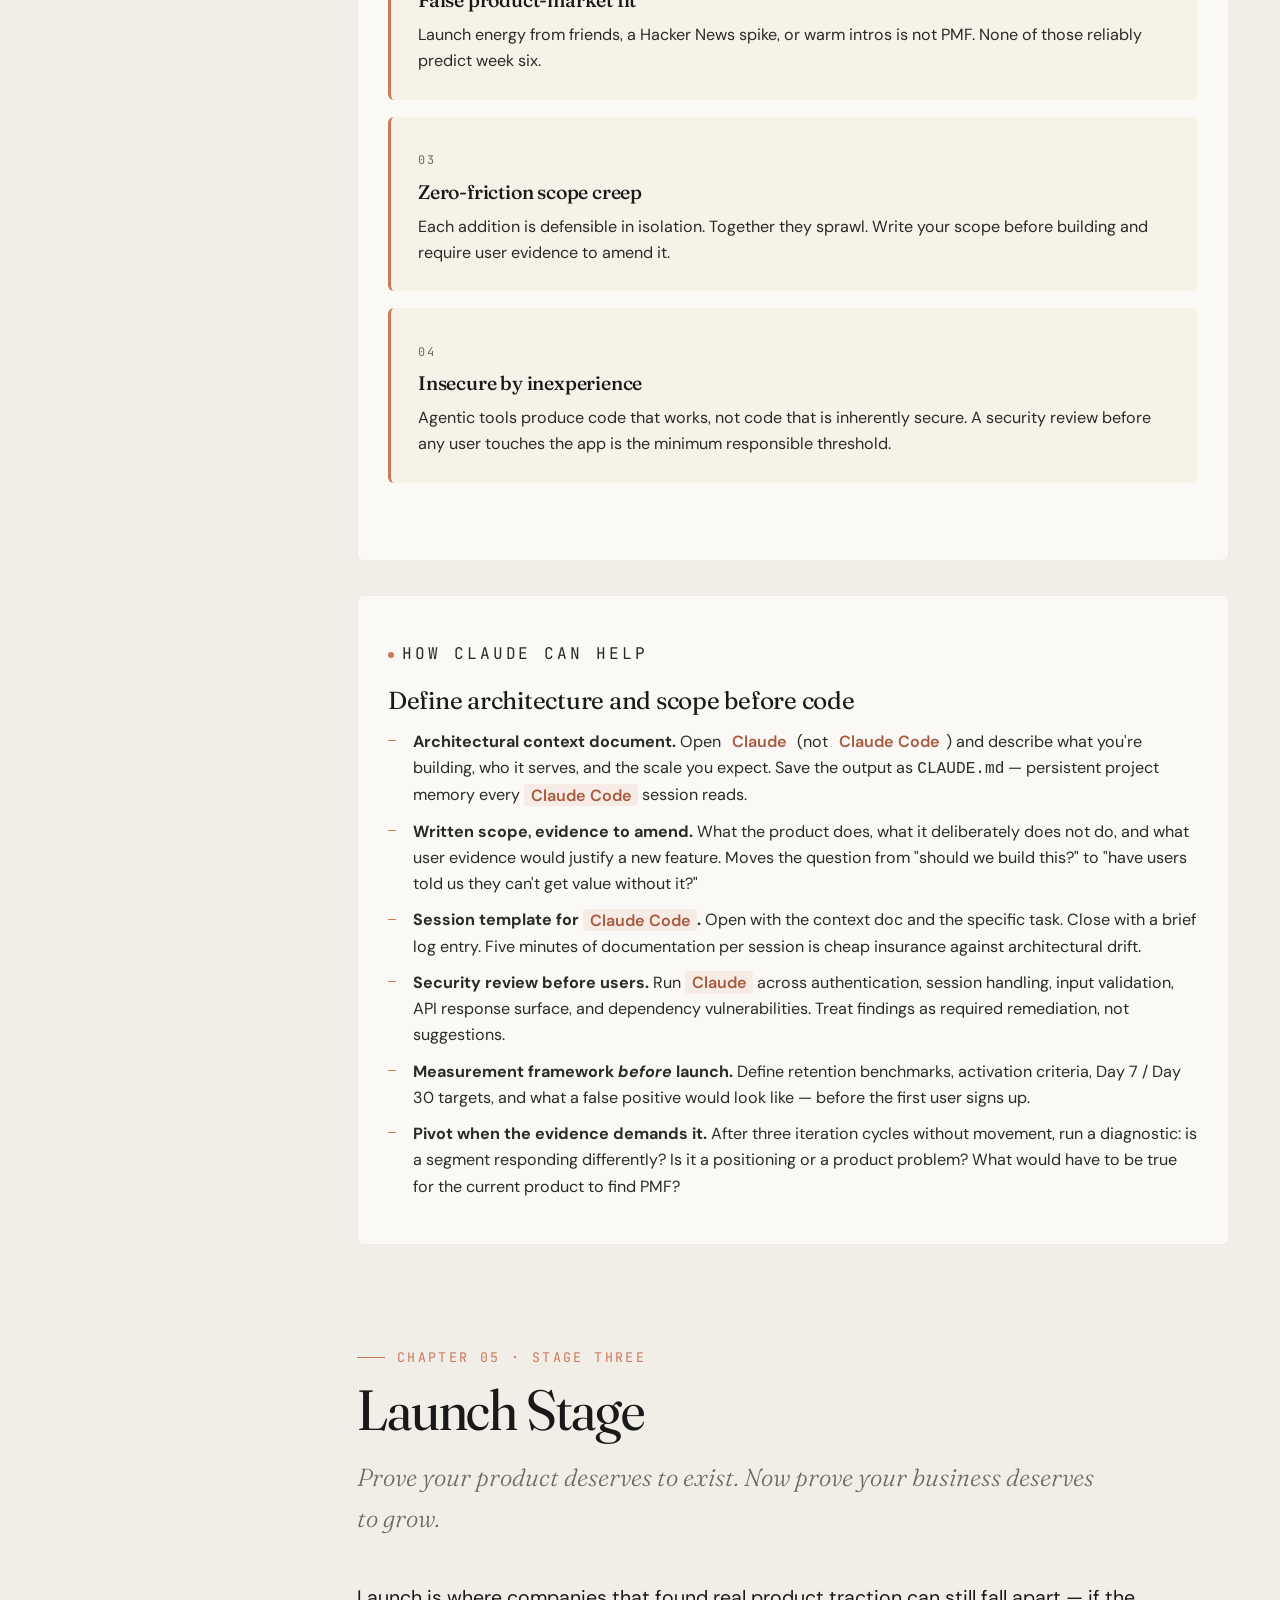
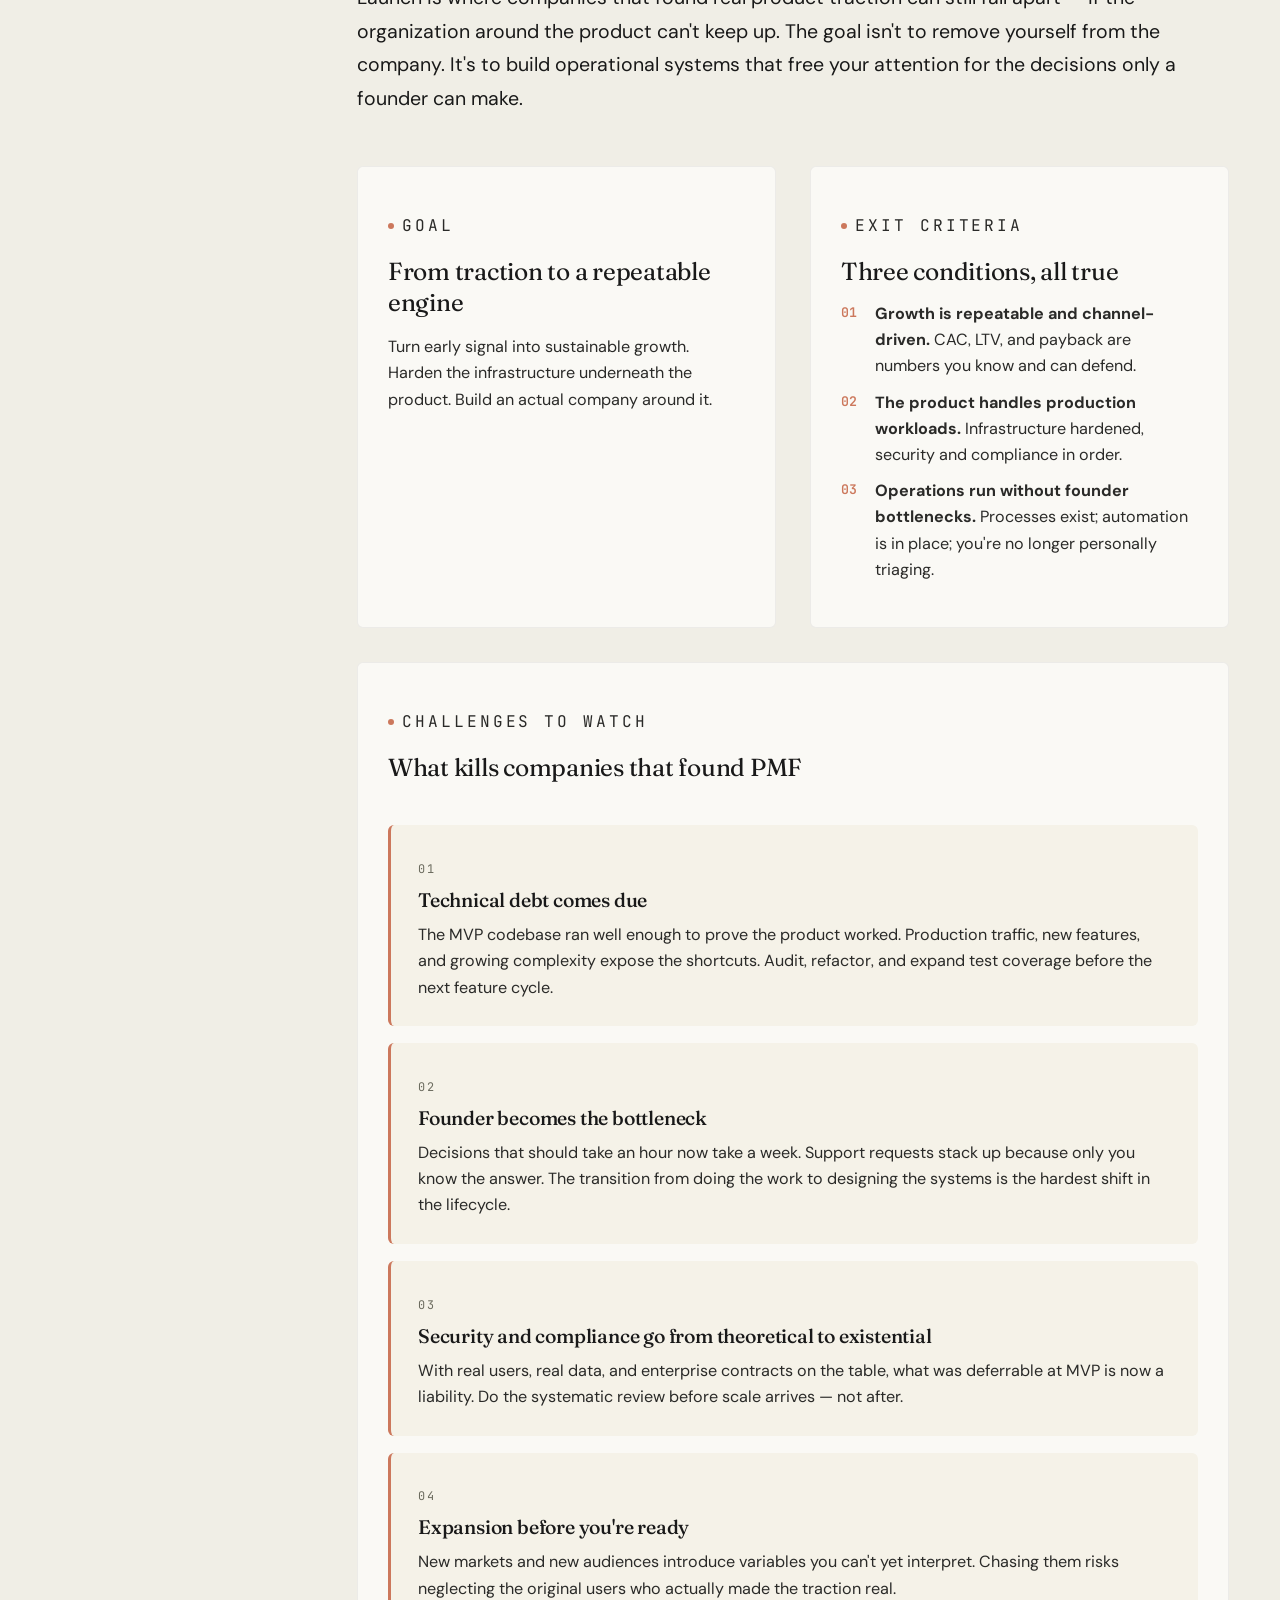
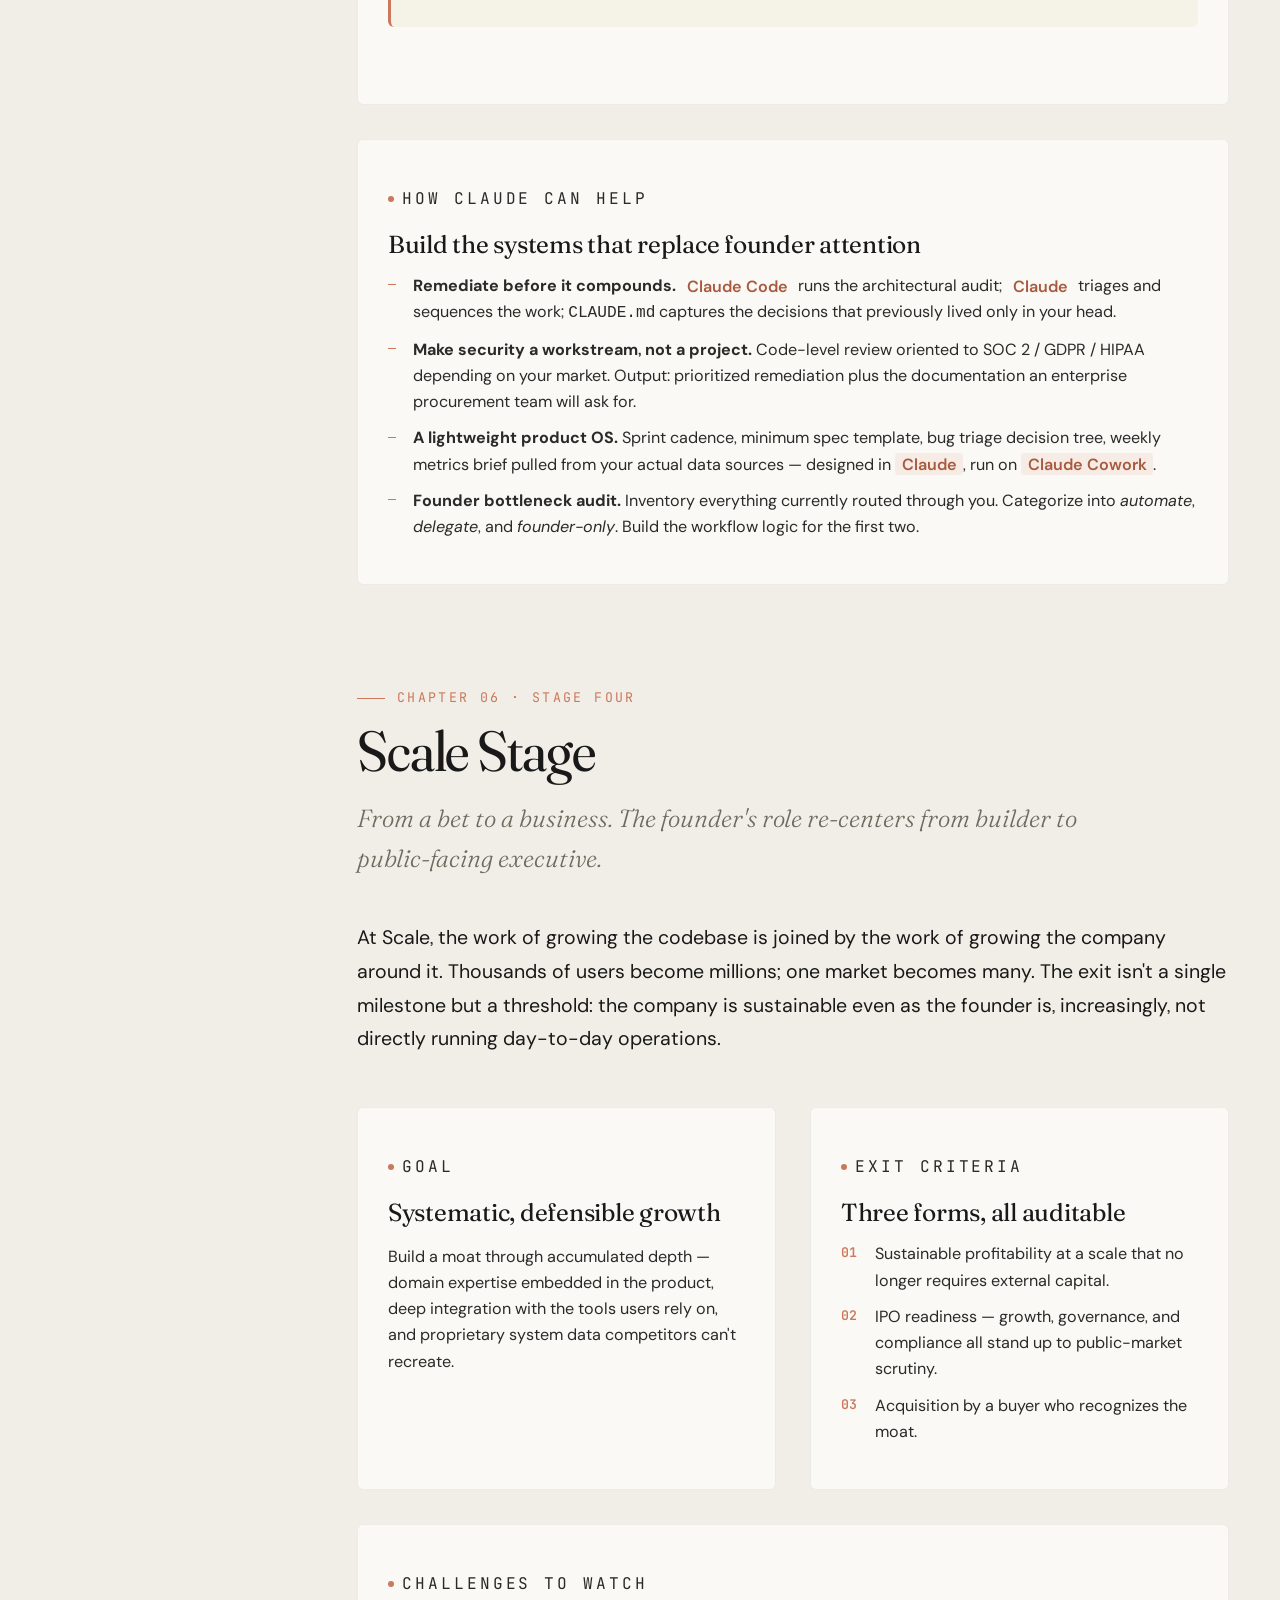
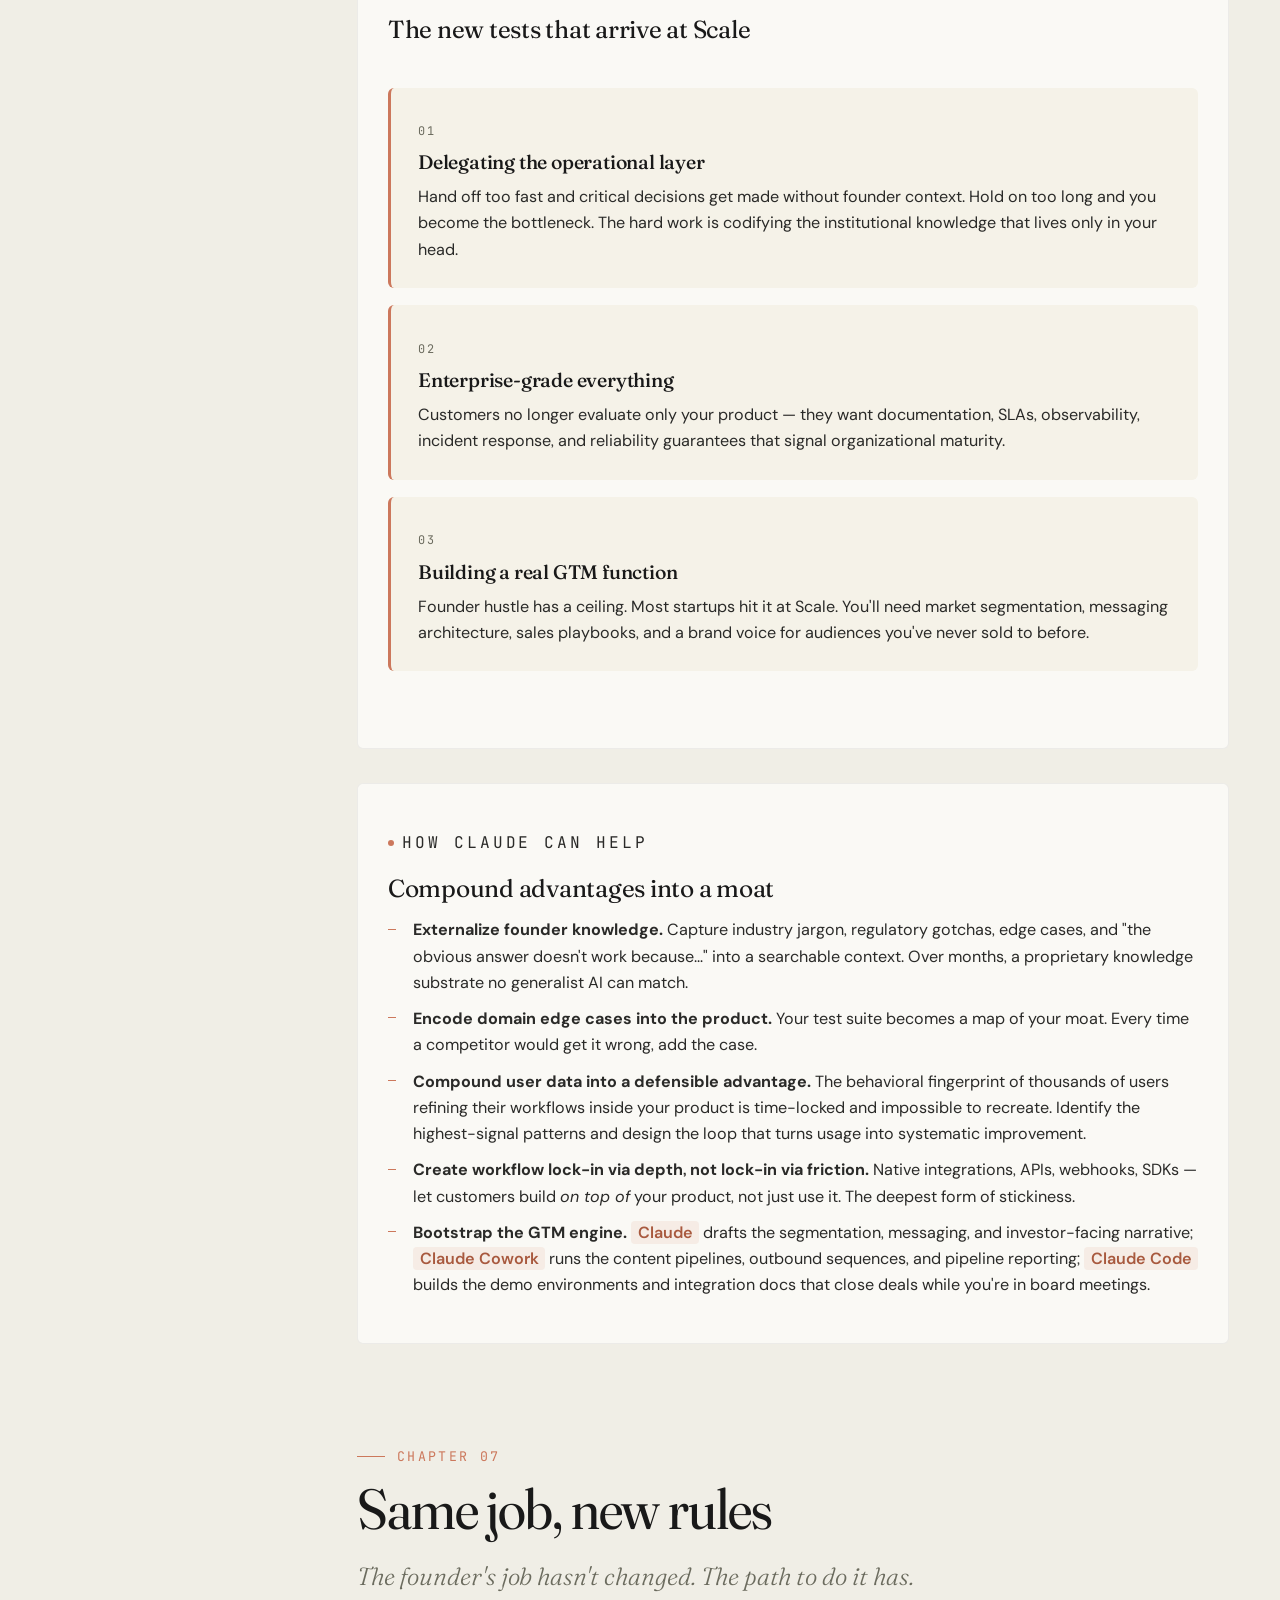
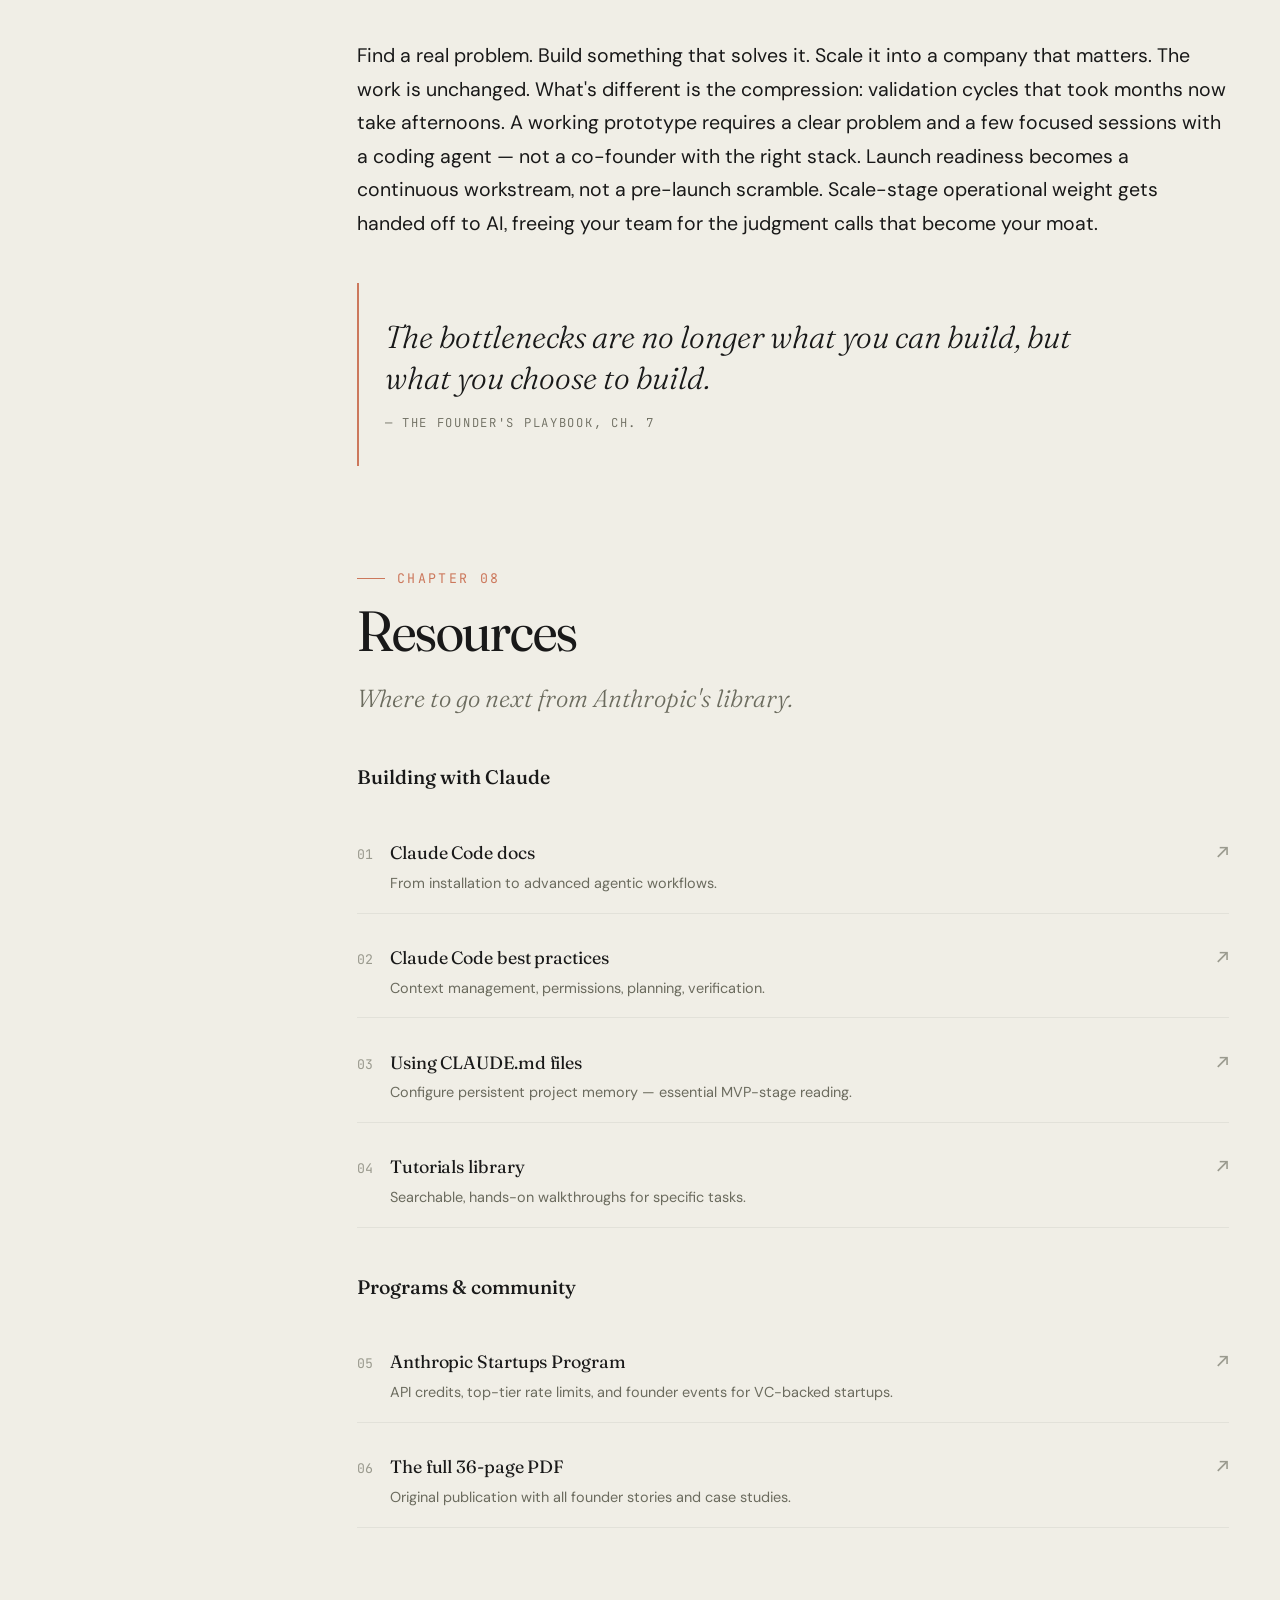
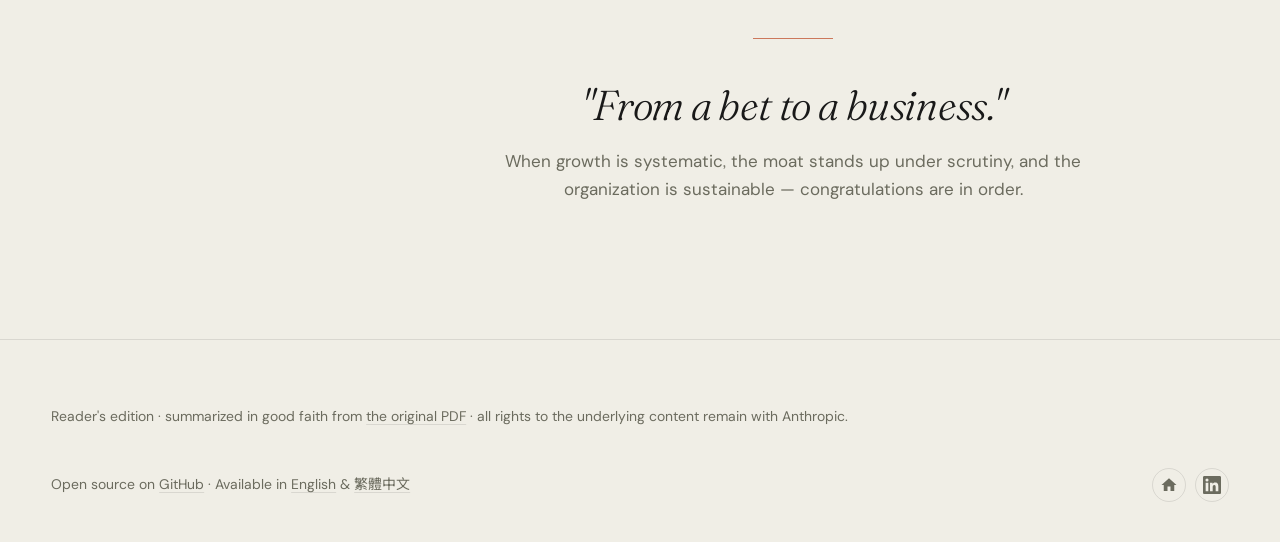
==== commit e47be886: "feat: add footer home/LinkedIn links and GA4 tracking Mirrors the footer treatment on triz-40.petera" ====
--- a/index.html
+++ b/index.html
@@ -3,6 +3,14 @@
 <head>
 <meta charset="UTF-8">
 <meta name="viewport" content="width=device-width, initial-scale=1">
+<!-- Google tag (gtag.js) -->
+<script async src="https://www.googletagmanager.com/gtag/js?id=G-MPSG5FYJH4"></script>
+<script>
+  window.dataLayer = window.dataLayer || [];
+  function gtag(){dataLayer.push(arguments);}
+  gtag('js', new Date());
+  gtag('config', 'G-MPSG5FYJH4');
+</script>
 <title>The Founder's Playbook · Reader's Edition</title>
 <meta name="description" content="A bilingual reader's edition of Anthropic's The Founder's Playbook — a guide to building an AI-native startup across the Idea, MVP, Launch, and Scale stages.">
 <meta property="og:title" content="The Founder's Playbook · Reader's Edition">
@@ -533,6 +541,10 @@
   <div class="site-footer__inner">
     <p>Reader's edition · summarized in good faith from <a href="https://cdn.prod.website-files.com/6889473510b50328dbb70ae6/69fe2a55b93bb0732b1fe33c_The-Founders-Playbook-05062026_v3%20(1).pdf" target="_blank" rel="noopener">the original PDF</a> · all rights to the underlying content remain with Anthropic.</p>
     <p>Open source on <a href="https://github.com/tingwei161803/anthropic-the-founder-playbook" target="_blank" rel="noopener">GitHub</a> · Available in <a href="./" aria-current="true">English</a> &amp; <a href="./zh-Hant/" data-lang-link>繁體中文</a></p>
+    <div class="site-footer__social">
+      <a class="site-footer__icon" href="https://www.peteraim.com" target="_blank" rel="noopener" title="Home" aria-label="Home — peteraim.com (opens in a new tab)"><svg viewBox="0 0 24 24" width="18" height="18" fill="currentColor" aria-hidden="true"><path d="M10 20v-6h4v6h5v-8h3L12 3 2 12h3v8z"/></svg></a>
+      <a class="site-footer__icon" href="https://www.linkedin.com/in/ai-med/" target="_blank" rel="noopener" title="LinkedIn" aria-label="LinkedIn (opens in a new tab)"><svg viewBox="0 0 24 24" width="18" height="18" fill="currentColor" aria-hidden="true"><path d="M20.45 20.45h-3.55v-5.57c0-1.33-.02-3.04-1.85-3.04-1.85 0-2.13 1.45-2.13 2.94v5.67H9.36V9h3.41v1.56h.05c.47-.9 1.63-1.85 3.36-1.85 3.6 0 4.27 2.37 4.27 5.45v6.29zM5.34 7.43a2.06 2.06 0 1 1 0-4.12 2.06 2.06 0 0 1 0 4.12zM7.12 20.45H3.56V9h3.56v11.45zM22.22 0H1.77C.79 0 0 .77 0 1.72v20.56C0 23.23.79 24 1.77 24h20.45c.98 0 1.78-.77 1.78-1.72V1.72C24 .77 23.2 0 22.22 0z"/></svg></a>
+    </div>
   </div>
 </footer>
 
--- a/assets/styles.css
+++ b/assets/styles.css
@@ -725,22 +725,22 @@
   font-family: var(--font-display);
   font-weight: 500;
   font-size: 1rem;
-  white-space: nowrap;
 }
 .decision td { color: var(--ink-soft); line-height: 1.5; }
 .decision tbody tr:last-child th, .decision tbody tr:last-child td { border-bottom: 0; }
-/* Stack the table into labelled rows on narrow screens */
+/* Stack the table into labelled cards on narrow screens */
 @media (max-width: 620px) {
-  .decision, .decision tbody, .decision tr { display: block; }
+  .decision, .decision tbody, .decision tr, .decision th, .decision td { display: block; }
   .decision thead { display: none; }
   .decision tr {
     border: 1px solid var(--rule-soft);
     border-radius: 6px;
     margin-bottom: 0.8rem;
-    padding: 0.4rem 0.9rem;
+    padding: 0.7rem 1rem;
     background: var(--paper);
   }
-  .decision th, .decision td { border: 0; padding: 0.45rem 0; }
+  .decision tbody th, .decision tbody td { white-space: normal; border: 0; padding: 0.35rem 0; }
+  .decision tbody th { font-size: 1.02rem; }   /* the task is the card's lead line */
   .decision td::before {
     content: attr(data-label);
     display: block;
@@ -893,6 +893,29 @@
   text-underline-offset: 3px;
 }
 .site-footer a:hover { color: var(--ink); text-decoration-color: var(--accent); }
+
+.site-footer__social {
+  display: flex; gap: 0.5rem;
+  align-self: center;
+  margin-left: auto;
+}
+/* Outspecify `.site-footer a` (0,1,1) so the icons lose the body-link underline. */
+.site-footer .site-footer__icon {
+  display: inline-flex; align-items: center; justify-content: center;
+  width: 34px; height: 34px;
+  border: 1px solid var(--rule);
+  border-radius: 999px;
+  color: var(--muted);
+  text-decoration: none;
+  transition: color 0.18s ease, border-color 0.18s ease, background-color 0.18s ease;
+}
+.site-footer .site-footer__icon:hover,
+.site-footer .site-footer__icon:focus-visible {
+  color: var(--accent-dark);
+  border-color: var(--accent);
+  background: var(--accent-tint);
+}
+.site-footer__icon svg { display: block; }
 
 /* ---------- Mobile / TOC toggle ---------- */
 .toc__toggle { display: none; }
@@ -951,6 +974,9 @@
   .ghstar__text { display: none; }               /* icon + star only */
   .lang-switch a, .ver-switch a { padding: 0.3rem 0.6rem; }
   .lang-switch, .ver-switch { font-size: 0.78rem; }
+
+  /* Footer stacks here — let the icons sit flush with the text above them */
+  .site-footer__social { margin-left: 0; align-self: flex-start; }
 }
 
 /* Tightest screens: drop the brand wordmark to the diamond so the switches win the room */
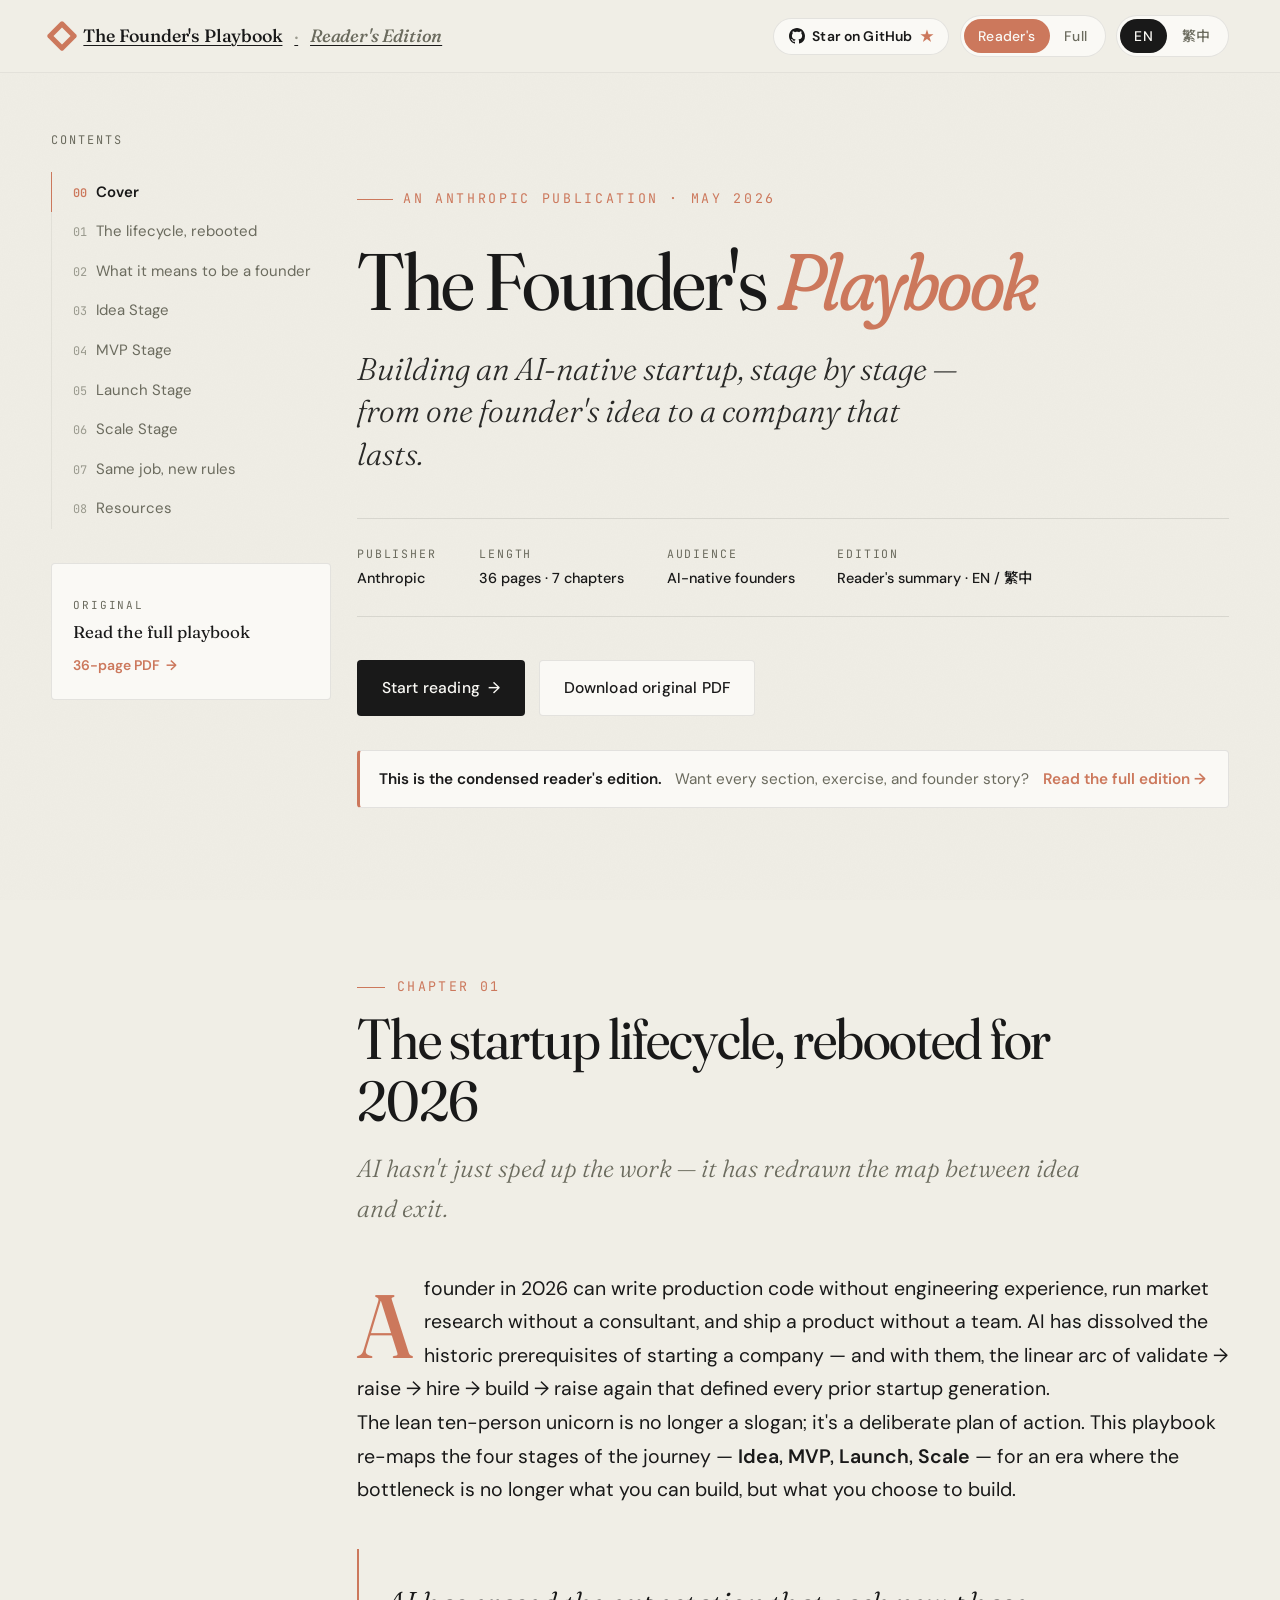
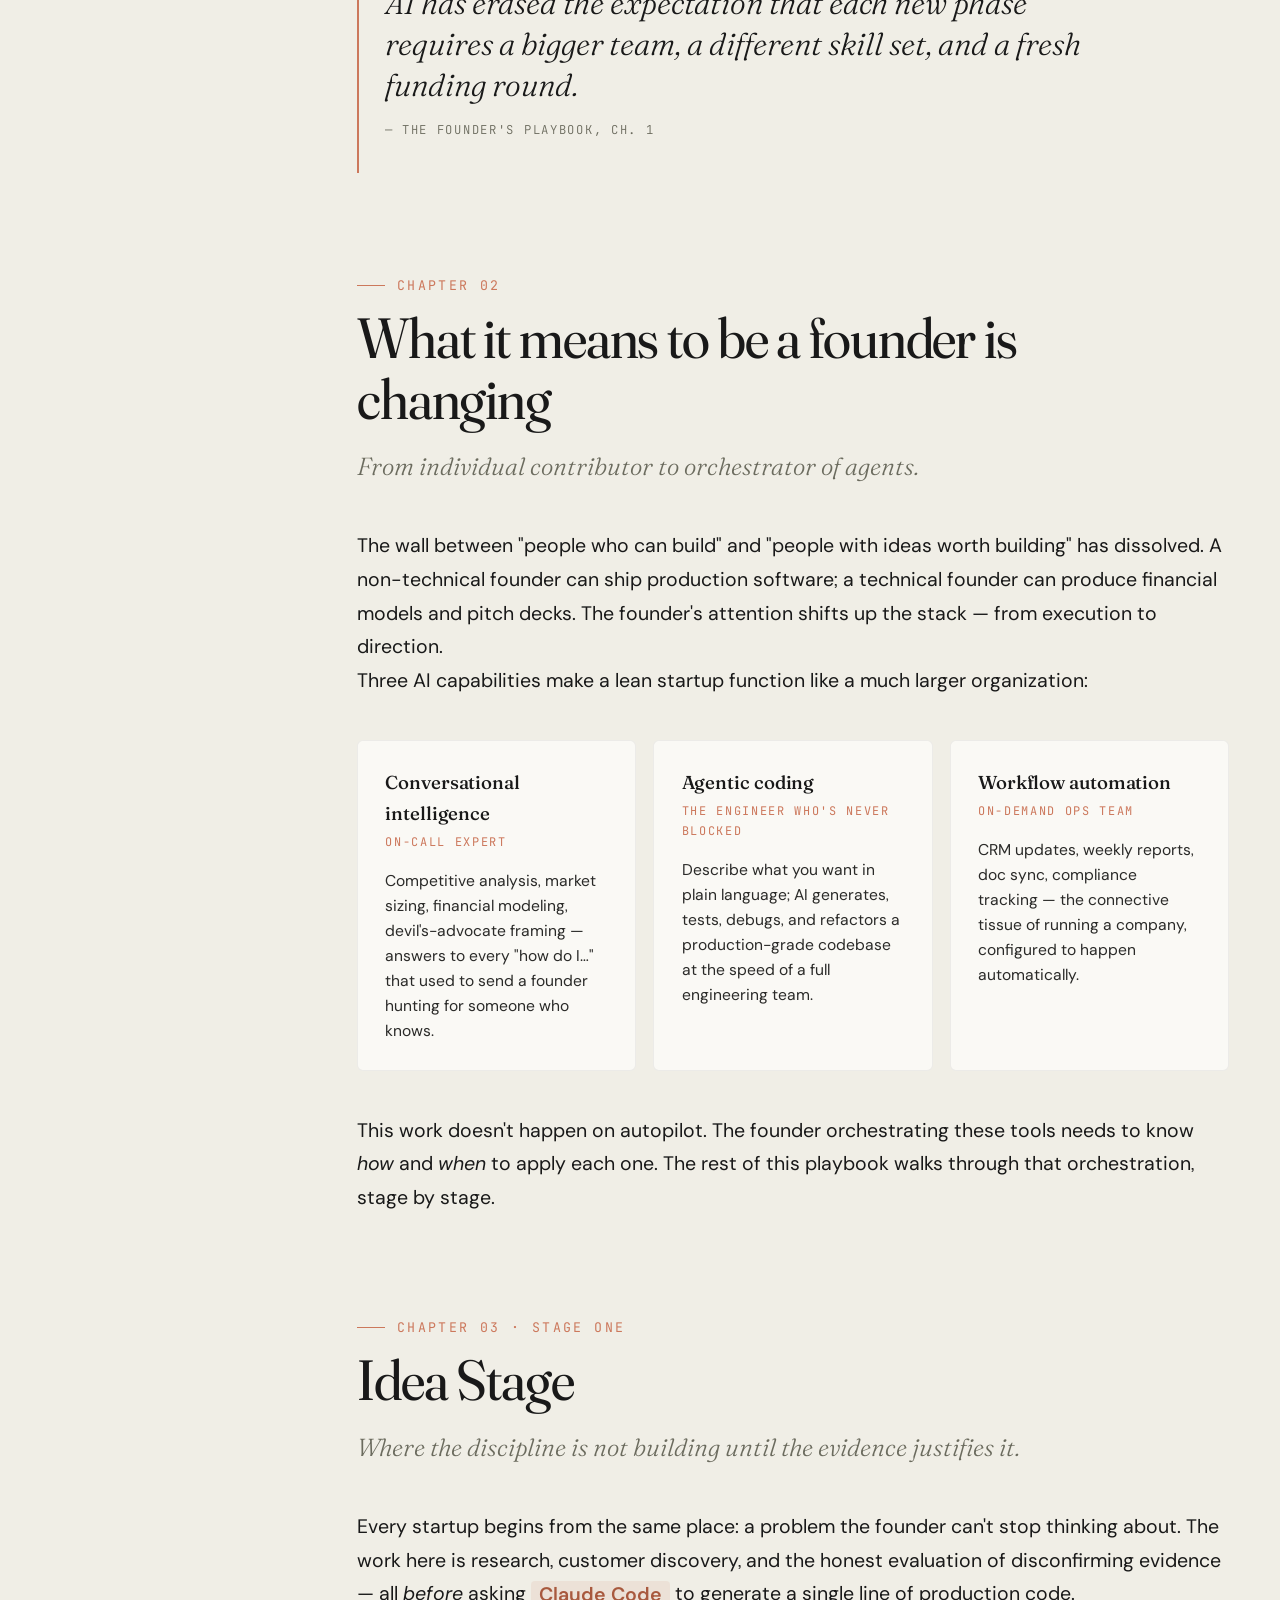
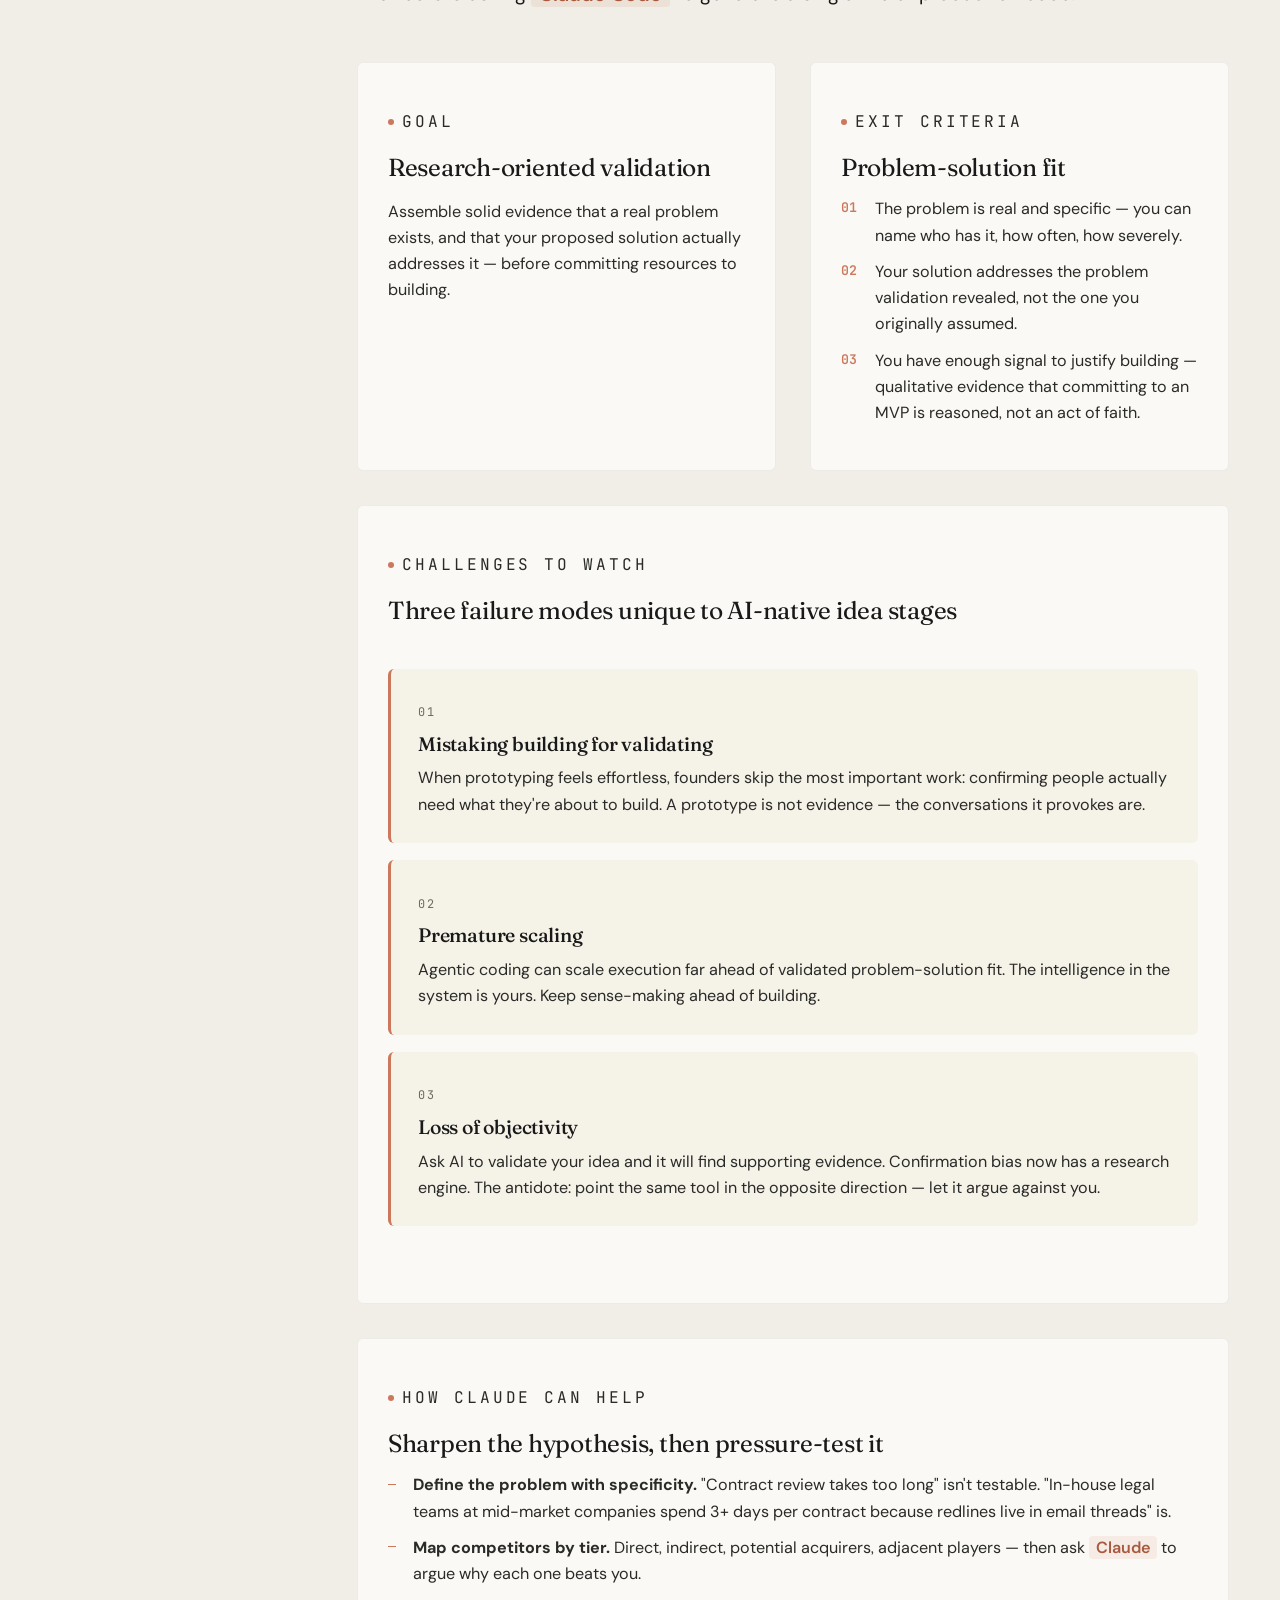
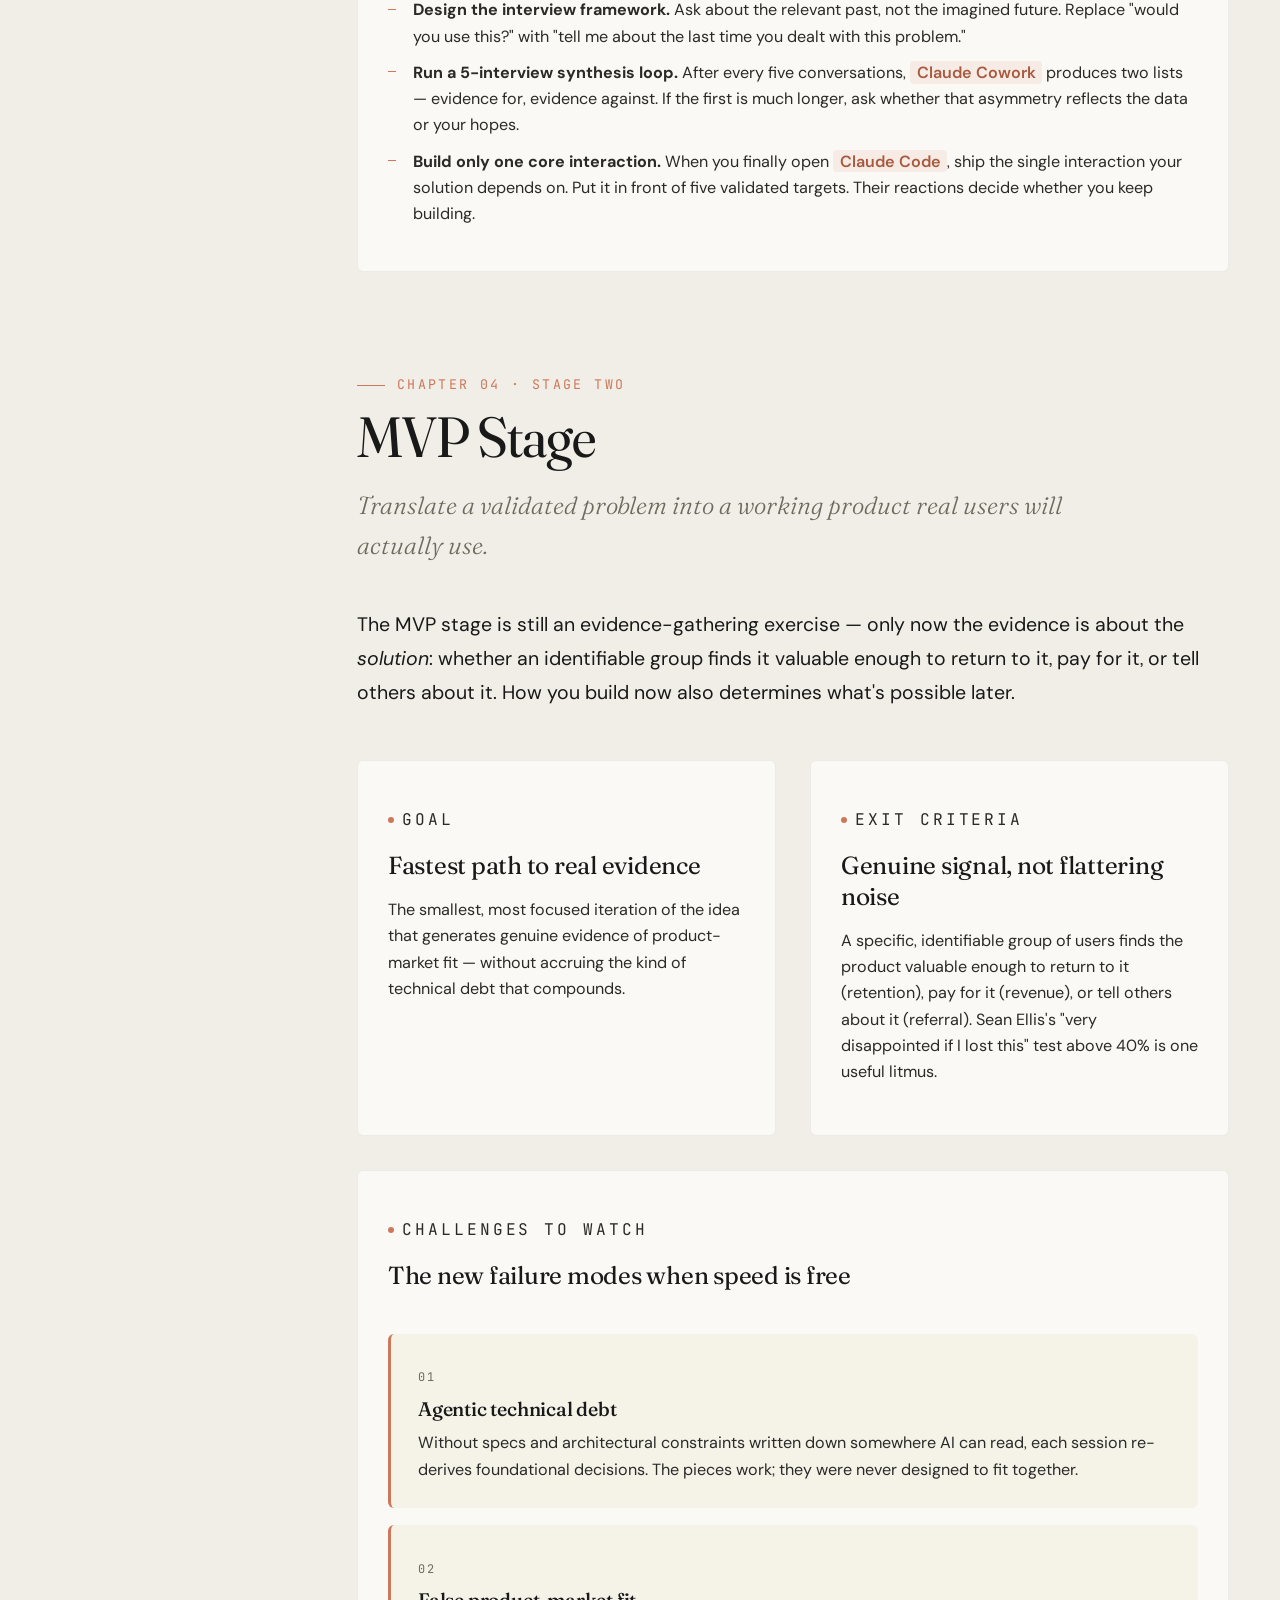
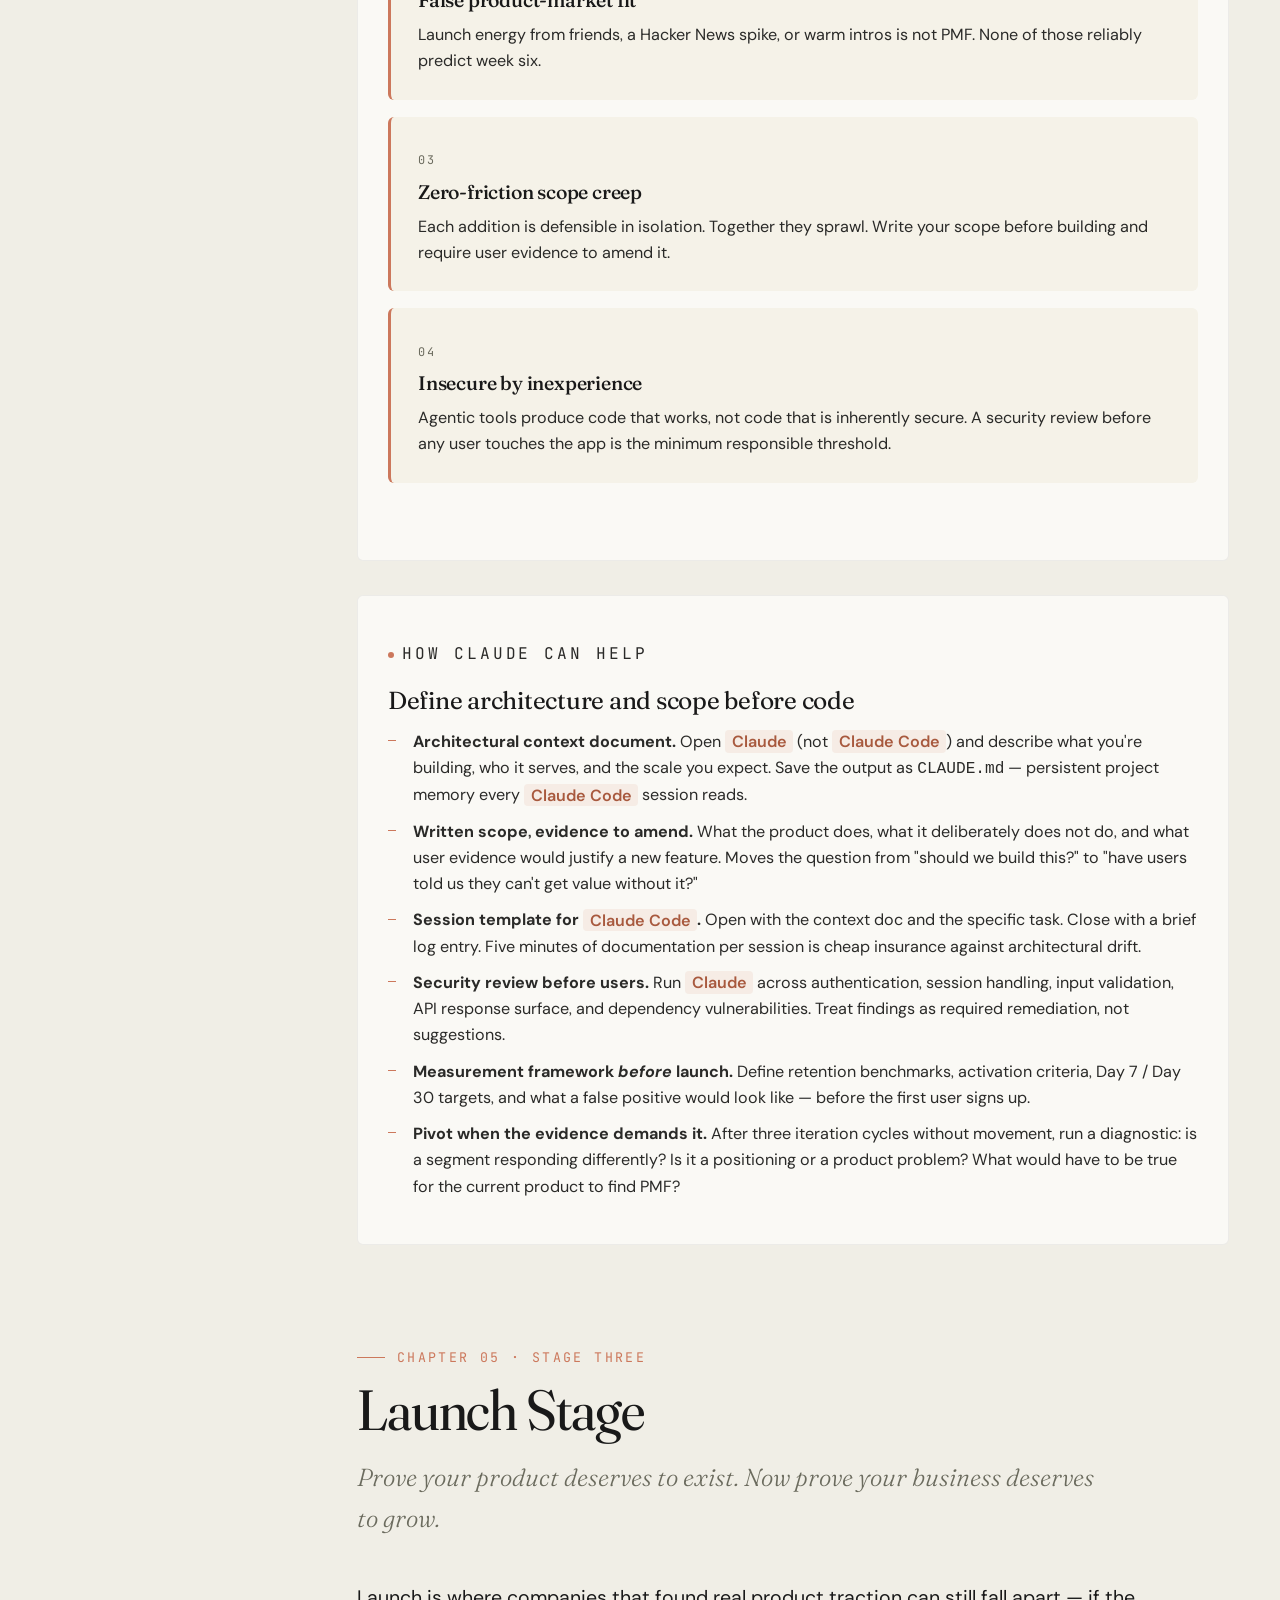
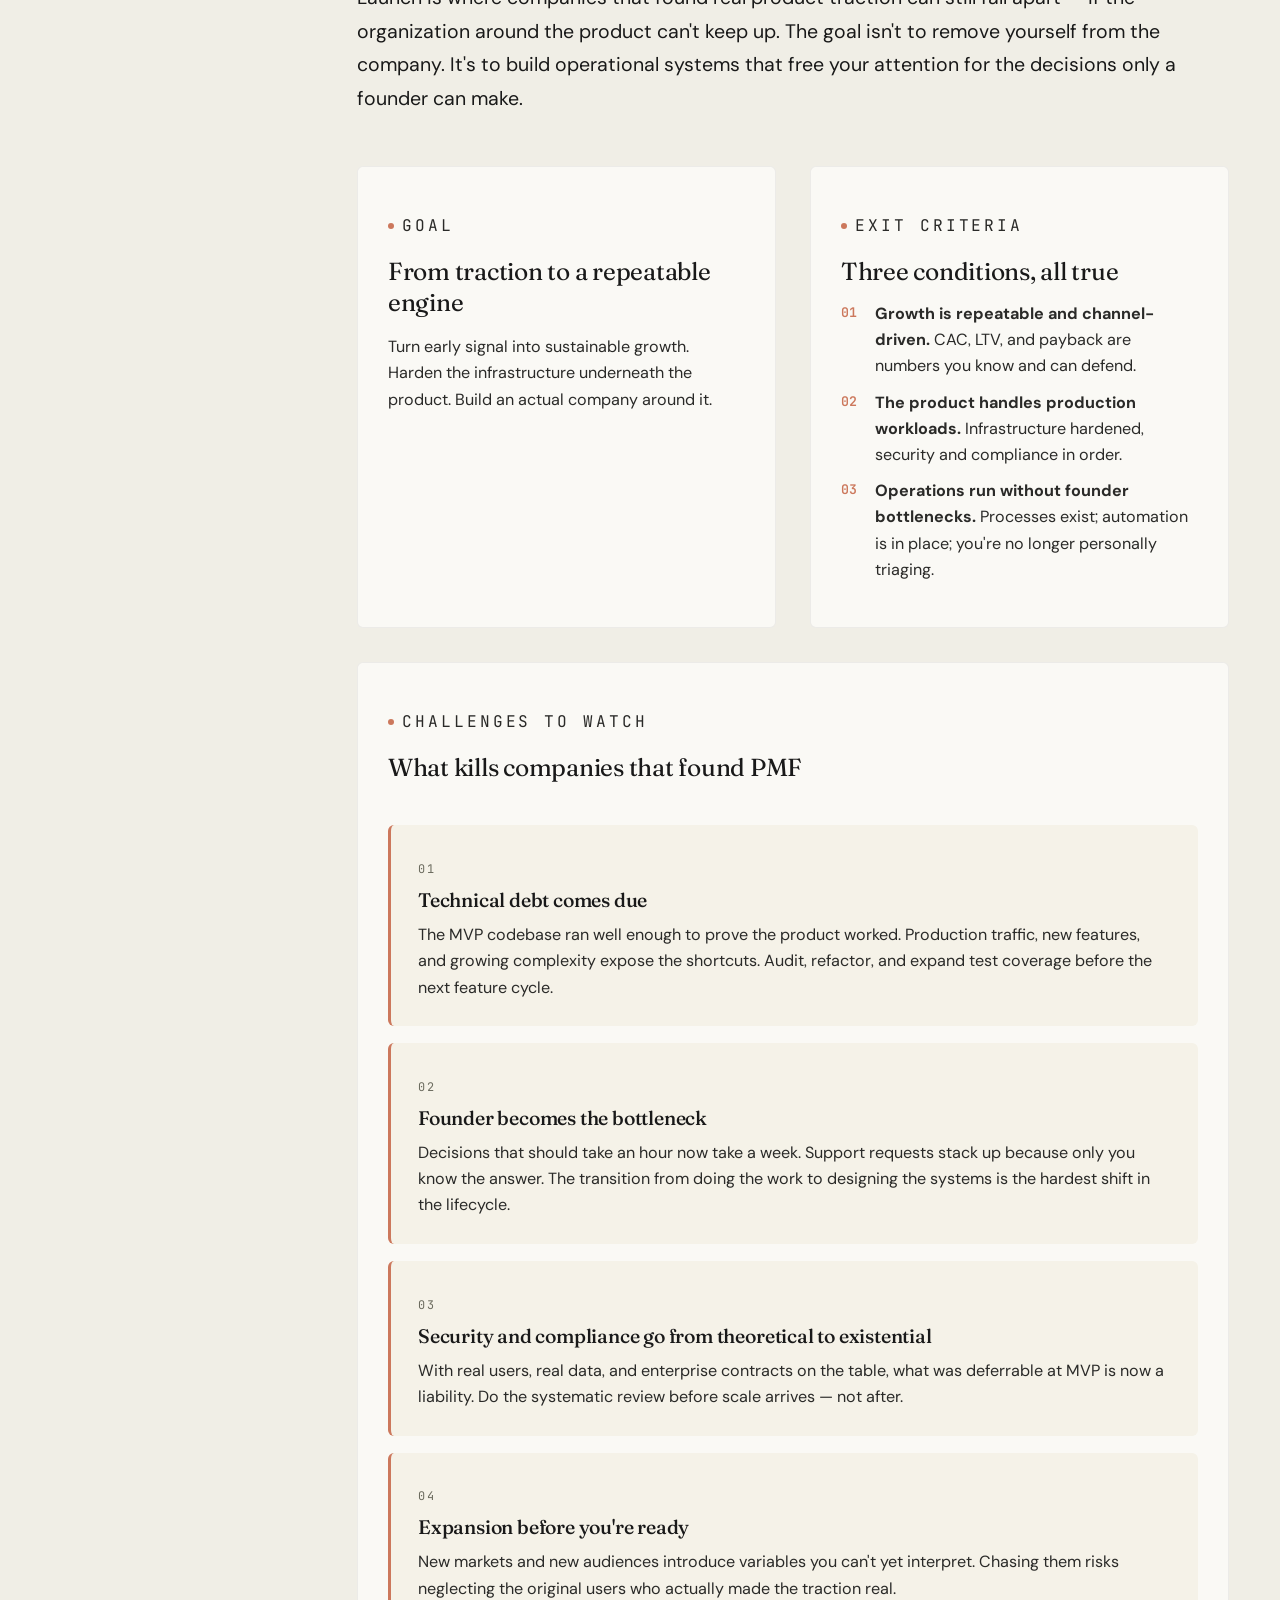
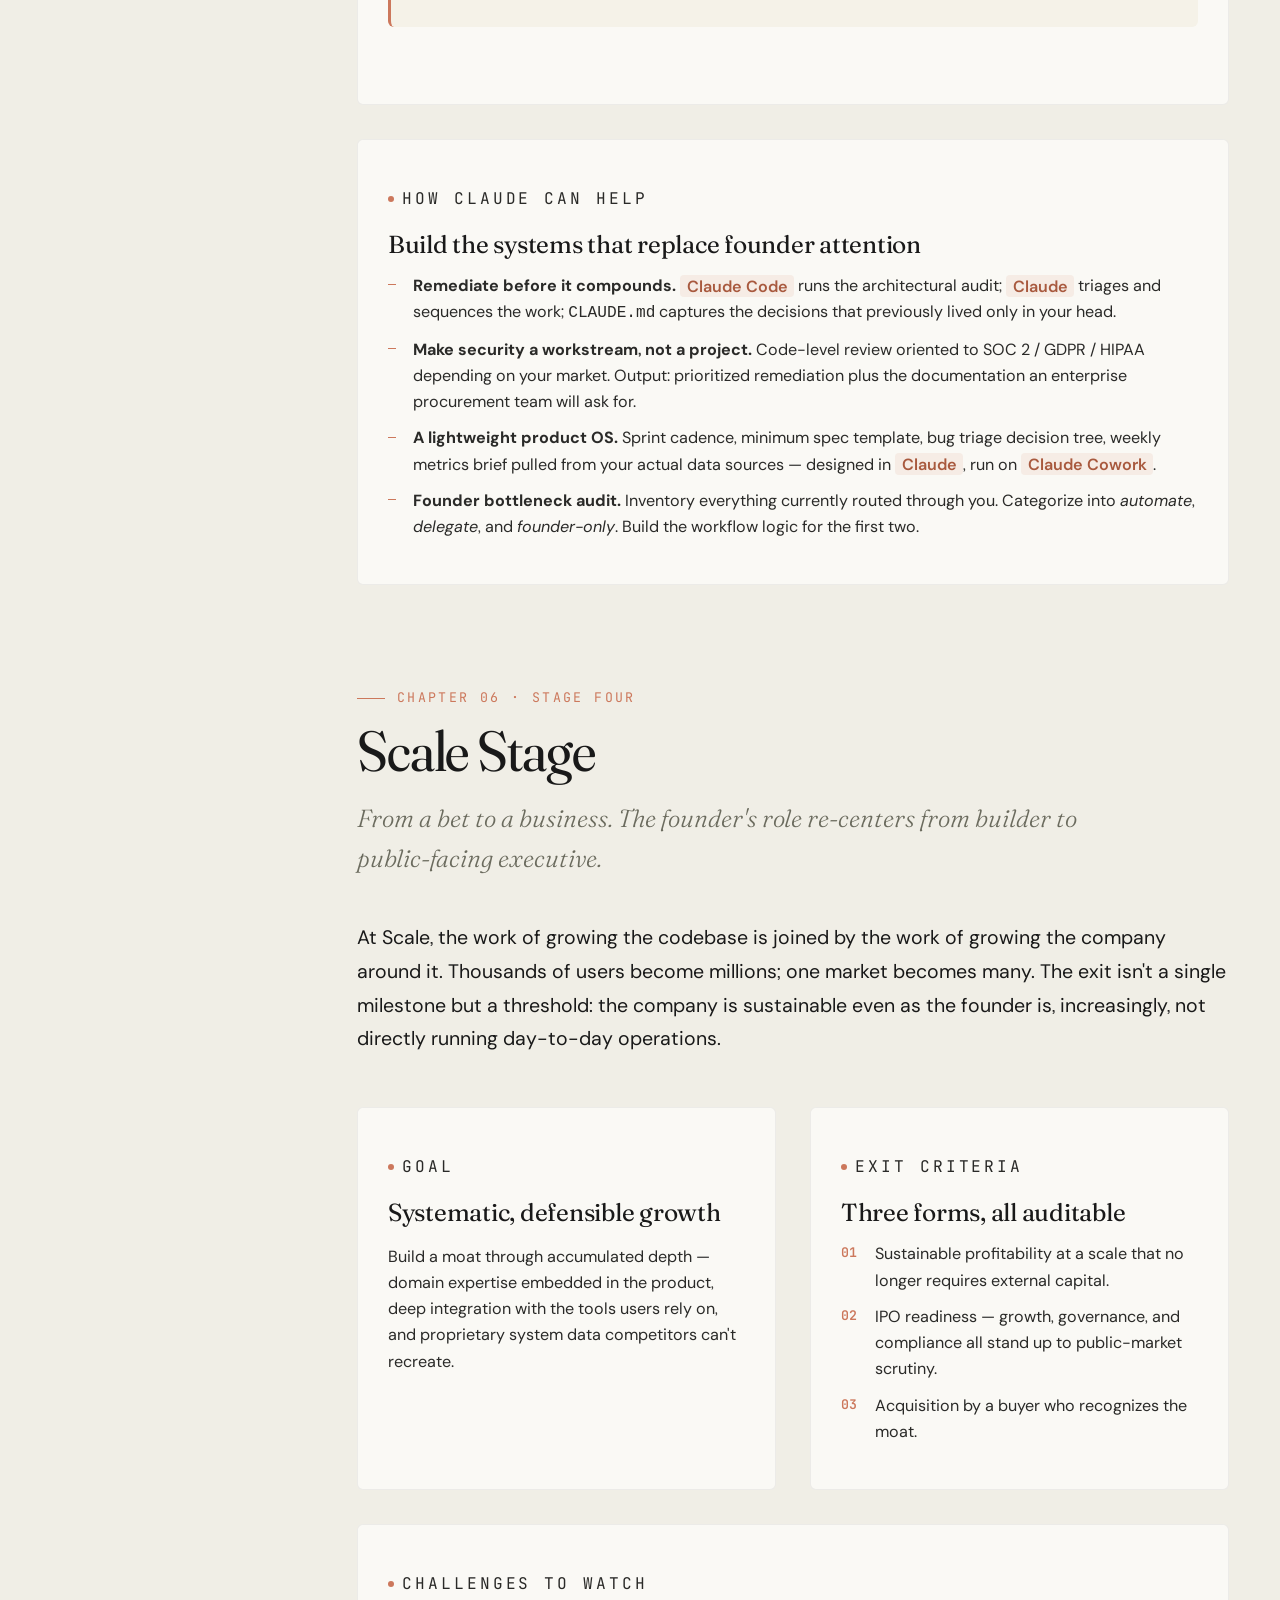
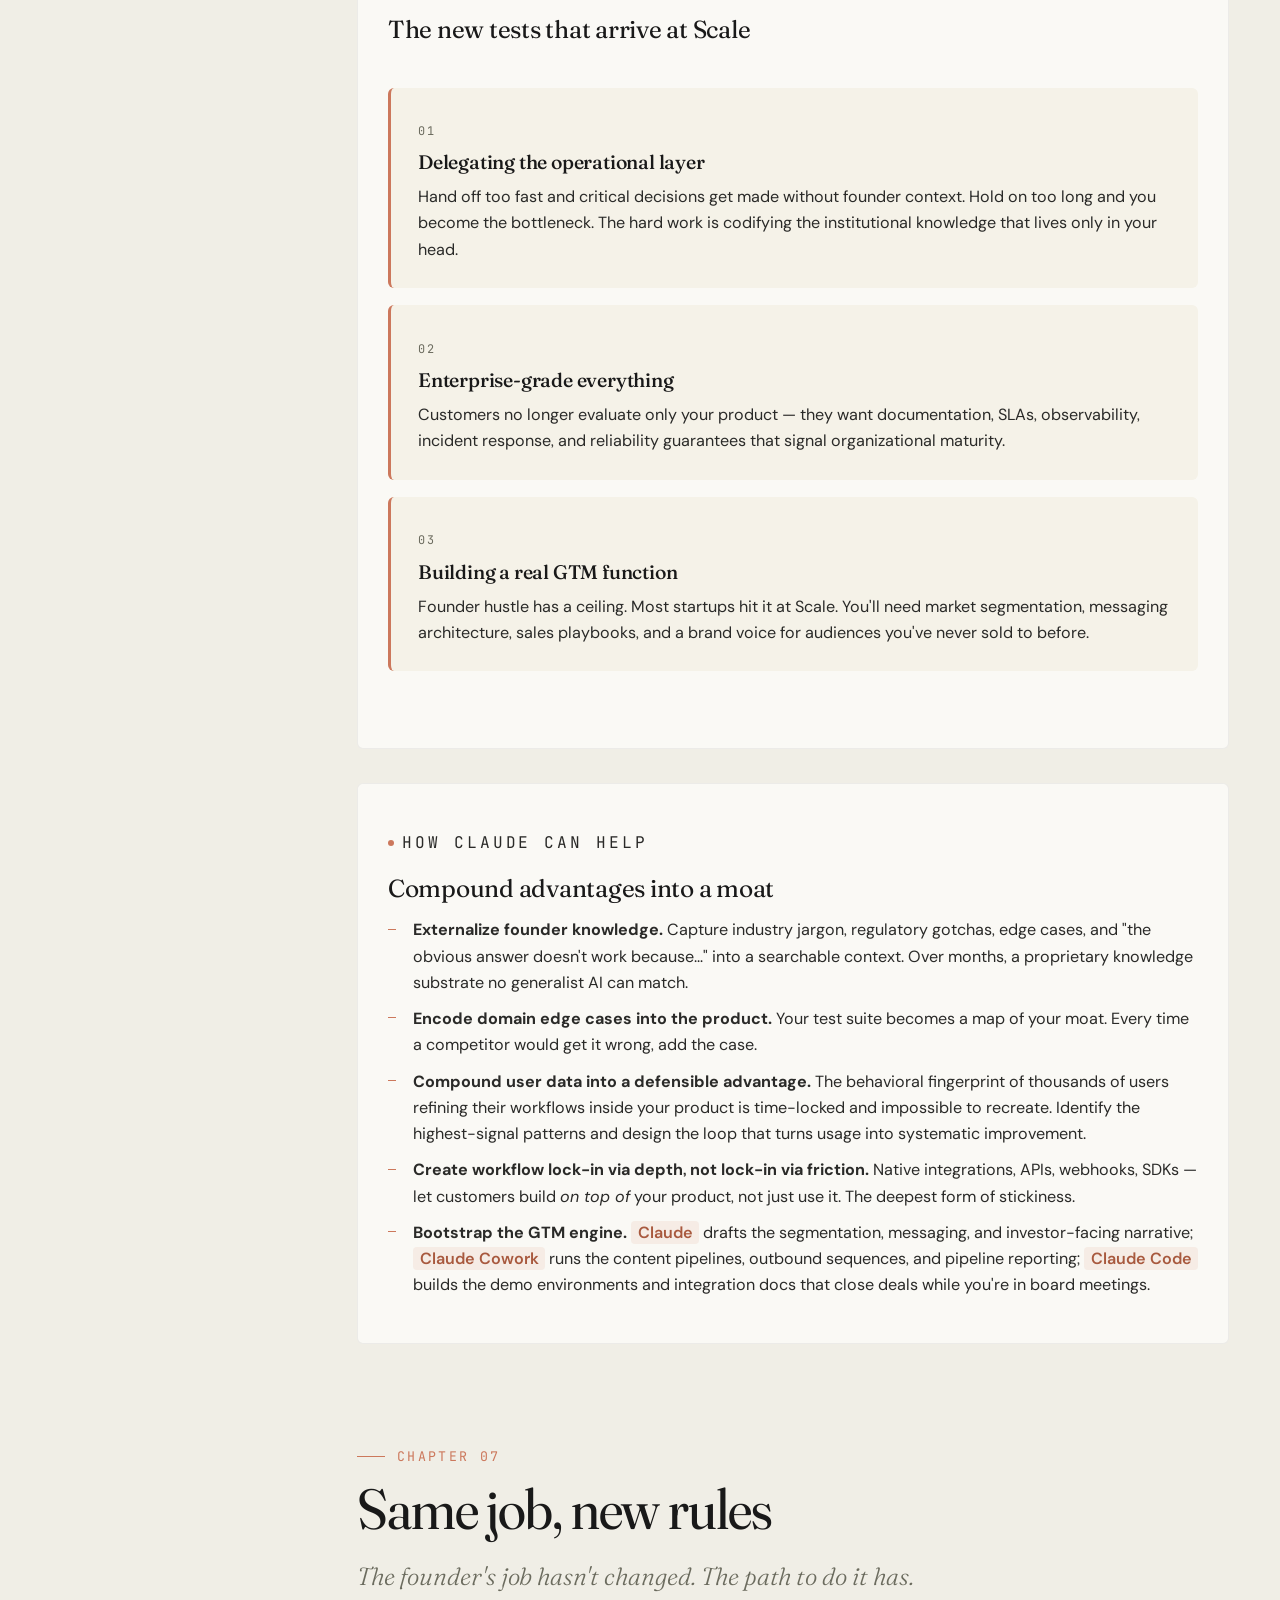
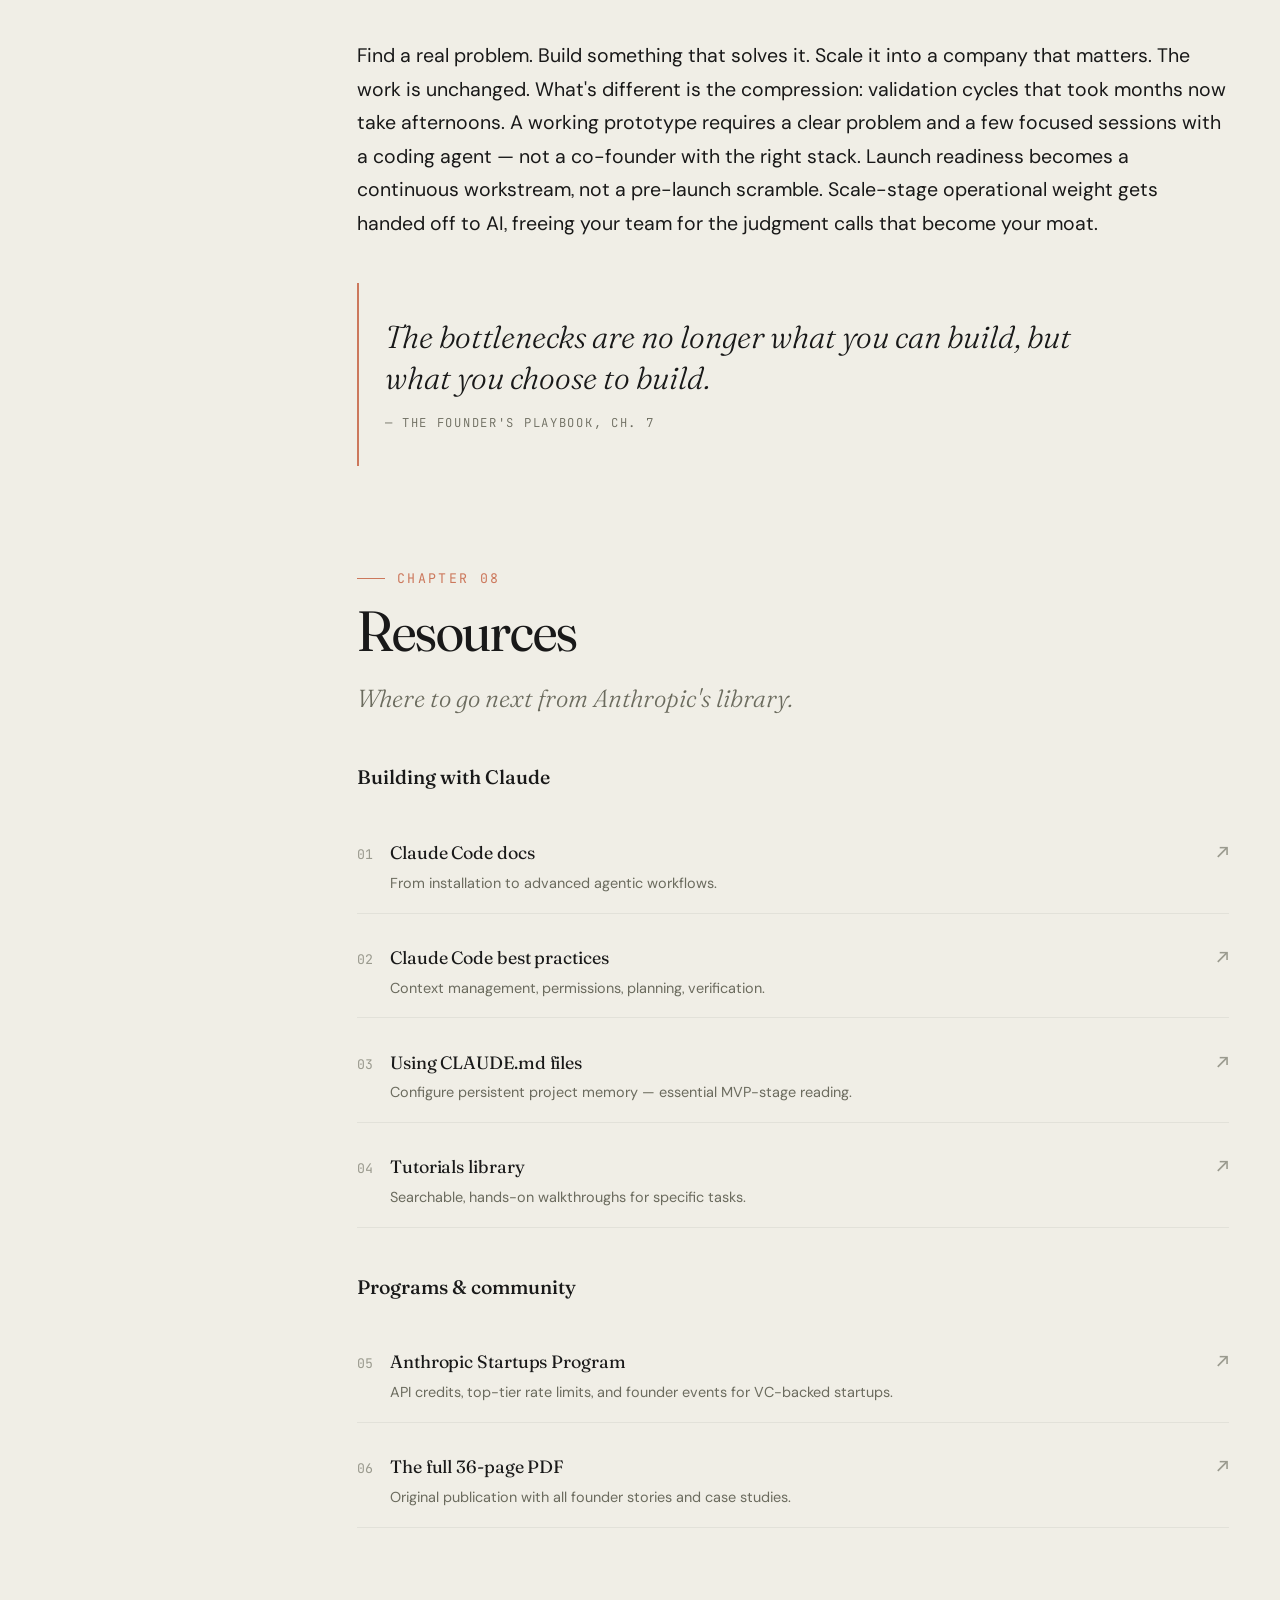
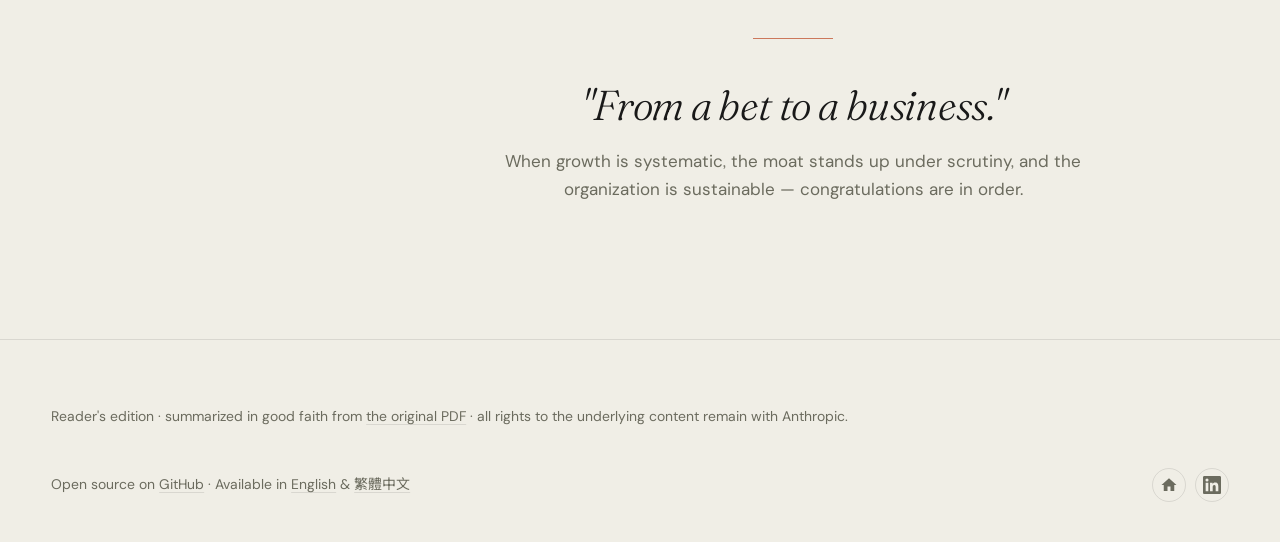
==== commit 56d3b649: "fix: 補上先前沒被擷取到的捲動顯示內容 上一次寫入靜態內容時,整頁掃描其實沒有真的掃過每一屏 —— 頁面的平滑捲動讓 每次捲動變成一段動畫,而下一次捲動在動畫還沒到位時就把它打斷,實際經過的 位置" ====
--- a/index.html
+++ b/index.html
@@ -16,6 +16,11 @@
 <meta property="og:title" content="The Founder's Playbook · Reader's Edition">
 <meta property="og:description" content="An editorial reader's edition of Anthropic's playbook for AI-native founders.">
 <meta property="og:type" content="article">
+<meta property="og:url" content="https://anthropic-the-founder-playbook.peteraim.com/">
+<link rel="canonical" href="https://anthropic-the-founder-playbook.peteraim.com/">
+<link rel="alternate" hreflang="en" href="https://anthropic-the-founder-playbook.peteraim.com/">
+<link rel="alternate" hreflang="zh-Hant" href="https://anthropic-the-founder-playbook.peteraim.com/zh-Hant/">
+<link rel="alternate" hreflang="x-default" href="https://anthropic-the-founder-playbook.peteraim.com/">
 <link rel="preconnect" href="https://fonts.googleapis.com">
 <link rel="preconnect" href="https://fonts.gstatic.com" crossorigin>
 <link href="https://fonts.googleapis.com/css2?family=Fraunces:ital,opsz,wght,SOFT@0,9..144,300..600,30..100;1,9..144,300..600,30..100&family=DM+Sans:wght@300;400;500;600;700&family=JetBrains+Mono:wght@400;500&family=Noto+Serif+TC:wght@300;400;500;700&family=Noto+Sans+TC:wght@300;400;500;700&display=swap" rel="stylesheet">
@@ -82,8 +87,7 @@
 
   <!-- ============ MAIN ============ -->
   <main class="main">
-
-    <!-- ====== Cover / Hero ====== -->
+<!-- ====== Cover / Hero ====== -->
     <section class="section hero" id="cover">
       <p class="hero__eyebrow">An Anthropic Publication · May 2026</p>
       <h1 class="hero__title">The Founder's <em>Playbook</em></h1>
@@ -120,7 +124,7 @@
       <p class="hero__more">
         <strong>This is the condensed reader's edition.</strong>
         <span>Want every section, exercise, and founder story?</span>
-        <a href="./full/" data-version-link>Read the full edition</a>
+        <a href="./full/" data-version-link="">Read the full edition</a>
       </p>
     </section>
 
@@ -188,7 +192,7 @@
       </header>
 
       <div class="prose">
-        <p>Every startup begins from the same place: a problem the founder can't stop thinking about. The work here is research, customer discovery, and the honest evaluation of disconfirming evidence — all <em>before</em> asking Claude Code to generate a single line of production code.</p>
+        <p>Every startup begins from the same place: a problem the founder can't stop thinking about. The work here is research, customer discovery, and the honest evaluation of disconfirming evidence — all <em>before</em> asking <span class="product is-lit">Claude Code</span> to generate a single line of production code.</p>
       </div>
 
       <div class="stage">
@@ -235,10 +239,10 @@
           <h3>Sharpen the hypothesis, then pressure-test it</h3>
           <ul>
             <li><strong>Define the problem with specificity.</strong> "Contract review takes too long" isn't testable. "In-house legal teams at mid-market companies spend 3+ days per contract because redlines live in email threads" is.</li>
-            <li><strong>Map competitors by tier.</strong> Direct, indirect, potential acquirers, adjacent players — then ask Claude to argue why each one beats you.</li>
+            <li><strong>Map competitors by tier.</strong> Direct, indirect, potential acquirers, adjacent players — then ask <span class="product is-lit">Claude</span> to argue why each one beats you.</li>
             <li><strong>Design the interview framework.</strong> Ask about the relevant past, not the imagined future. Replace "would you use this?" with "tell me about the last time you dealt with this problem."</li>
-            <li><strong>Run a 5-interview synthesis loop.</strong> After every five conversations, Claude Cowork produces two lists — evidence for, evidence against. If the first is much longer, ask whether that asymmetry reflects the data or your hopes.</li>
-            <li><strong>Build only one core interaction.</strong> When you finally open Claude Code, ship the single interaction your solution depends on. Put it in front of five validated targets. Their reactions decide whether you keep building.</li>
+            <li><strong>Run a 5-interview synthesis loop.</strong> After every five conversations, <span class="product is-lit">Claude Cowork</span> produces two lists — evidence for, evidence against. If the first is much longer, ask whether that asymmetry reflects the data or your hopes.</li>
+            <li><strong>Build only one core interaction.</strong> When you finally open <span class="product is-lit">Claude Code</span>, ship the single interaction your solution depends on. Put it in front of five validated targets. Their reactions decide whether you keep building.</li>
           </ul>
         </div>
       </div>
@@ -300,10 +304,10 @@
           <p class="stage__block-label">How Claude can help</p>
           <h3>Define architecture and scope before code</h3>
           <ul>
-            <li><strong>Architectural context document.</strong> Open Claude (not Claude Code) and describe what you're building, who it serves, and the scale you expect. Save the output as <code>CLAUDE.md</code> — persistent project memory every Claude Code session reads.</li>
+            <li><strong>Architectural context document.</strong> Open <span class="product is-lit">Claude</span> (not <span class="product is-lit">Claude Code</span>) and describe what you're building, who it serves, and the scale you expect. Save the output as <code>CLAUDE.md</code> — persistent project memory every <span class="product is-lit">Claude Code</span> session reads.</li>
             <li><strong>Written scope, evidence to amend.</strong> What the product does, what it deliberately does not do, and what user evidence would justify a new feature. Moves the question from "should we build this?" to "have users told us they can't get value without it?"</li>
-            <li><strong>Session template for Claude Code.</strong> Open with the context doc and the specific task. Close with a brief log entry. Five minutes of documentation per session is cheap insurance against architectural drift.</li>
-            <li><strong>Security review before users.</strong> Run Claude across authentication, session handling, input validation, API response surface, and dependency vulnerabilities. Treat findings as required remediation, not suggestions.</li>
+            <li><strong>Session template for <span class="product is-lit">Claude Code</span>.</strong> Open with the context doc and the specific task. Close with a brief log entry. Five minutes of documentation per session is cheap insurance against architectural drift.</li>
+            <li><strong>Security review before users.</strong> Run <span class="product is-lit">Claude</span> across authentication, session handling, input validation, API response surface, and dependency vulnerabilities. Treat findings as required remediation, not suggestions.</li>
             <li><strong>Measurement framework <em>before</em> launch.</strong> Define retention benchmarks, activation criteria, Day 7 / Day 30 targets, and what a false positive would look like — before the first user signs up.</li>
             <li><strong>Pivot when the evidence demands it.</strong> After three iteration cycles without movement, run a diagnostic: is a segment responding differently? Is it a positioning or a product problem? What would have to be true for the current product to find PMF?</li>
           </ul>
@@ -371,9 +375,9 @@
           <p class="stage__block-label">How Claude can help</p>
           <h3>Build the systems that replace founder attention</h3>
           <ul>
-            <li><strong>Remediate before it compounds.</strong> Claude Code runs the architectural audit; Claude triages and sequences the work; <code>CLAUDE.md</code> captures the decisions that previously lived only in your head.</li>
+            <li><strong>Remediate before it compounds.</strong> <span class="product is-lit">Claude Code</span> runs the architectural audit; <span class="product is-lit">Claude</span> triages and sequences the work; <code>CLAUDE.md</code> captures the decisions that previously lived only in your head.</li>
             <li><strong>Make security a workstream, not a project.</strong> Code-level review oriented to SOC 2 / GDPR / HIPAA depending on your market. Output: prioritized remediation plus the documentation an enterprise procurement team will ask for.</li>
-            <li><strong>A lightweight product OS.</strong> Sprint cadence, minimum spec template, bug triage decision tree, weekly metrics brief pulled from your actual data sources — designed in Claude, run on Claude Cowork.</li>
+            <li><strong>A lightweight product OS.</strong> Sprint cadence, minimum spec template, bug triage decision tree, weekly metrics brief pulled from your actual data sources — designed in <span class="product is-lit">Claude</span>, run on <span class="product is-lit">Claude Cowork</span>.</li>
             <li><strong>Founder bottleneck audit.</strong> Inventory everything currently routed through you. Categorize into <em>automate</em>, <em>delegate</em>, and <em>founder-only</em>. Build the workflow logic for the first two.</li>
           </ul>
         </div>
@@ -439,7 +443,7 @@
             <li><strong>Encode domain edge cases into the product.</strong> Your test suite becomes a map of your moat. Every time a competitor would get it wrong, add the case.</li>
             <li><strong>Compound user data into a defensible advantage.</strong> The behavioral fingerprint of thousands of users refining their workflows inside your product is time-locked and impossible to recreate. Identify the highest-signal patterns and design the loop that turns usage into systematic improvement.</li>
             <li><strong>Create workflow lock-in via depth, not lock-in via friction.</strong> Native integrations, APIs, webhooks, SDKs — let customers build <em>on top of</em> your product, not just use it. The deepest form of stickiness.</li>
-            <li><strong>Bootstrap the GTM engine.</strong> Claude drafts the segmentation, messaging, and investor-facing narrative; Claude Cowork runs the content pipelines, outbound sequences, and pipeline reporting; Claude Code builds the demo environments and integration docs that close deals while you're in board meetings.</li>
+            <li><strong>Bootstrap the GTM engine.</strong> <span class="product is-lit">Claude</span> drafts the segmentation, messaging, and investor-facing narrative; <span class="product is-lit">Claude Cowork</span> runs the content pipelines, outbound sequences, and pipeline reporting; <span class="product is-lit">Claude Code</span> builds the demo environments and integration docs that close deals while you're in board meetings.</li>
           </ul>
         </div>
       </div>
@@ -533,8 +537,7 @@
         <p class="closing__sub">When growth is systematic, the moat stands up under scrutiny, and the organization is sustainable — congratulations are in order.</p>
       </div>
     </section>
-
-  </main>
+</main>
 </div>
 
 <footer class="site-footer">
